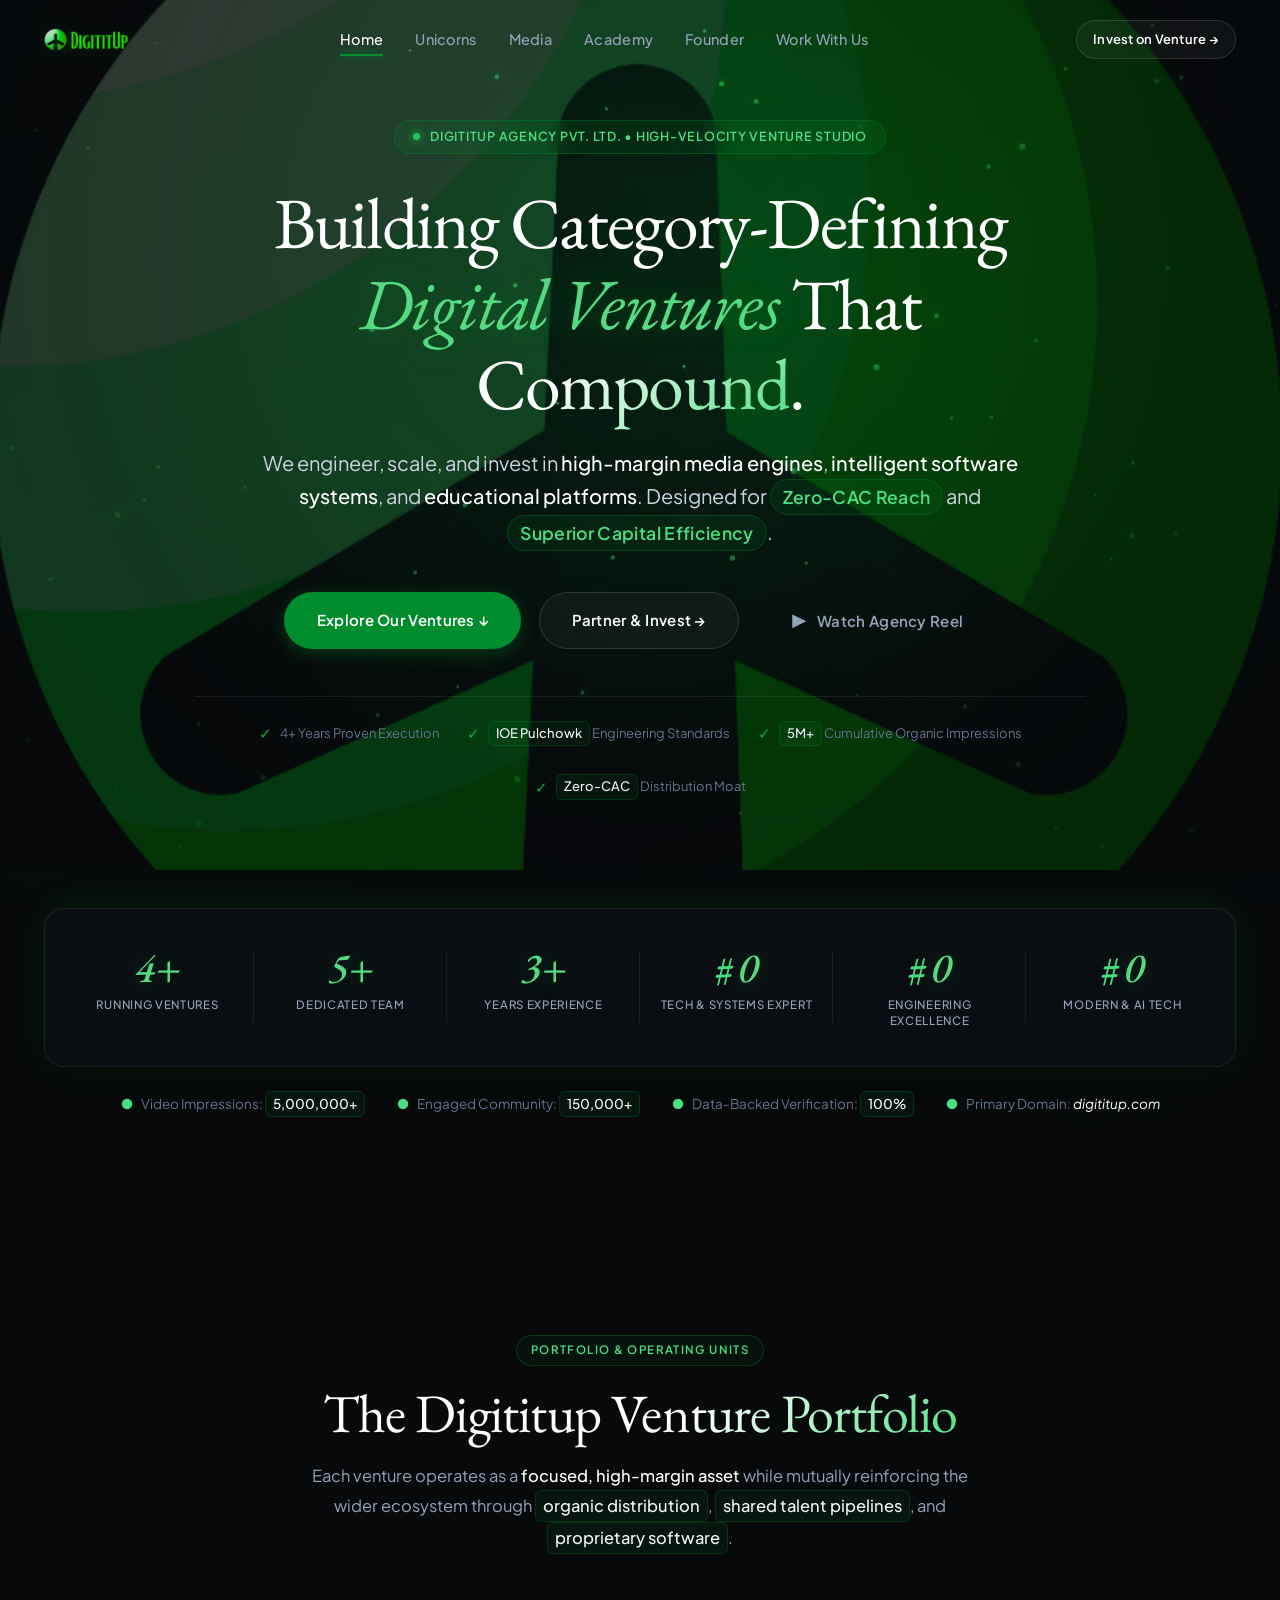
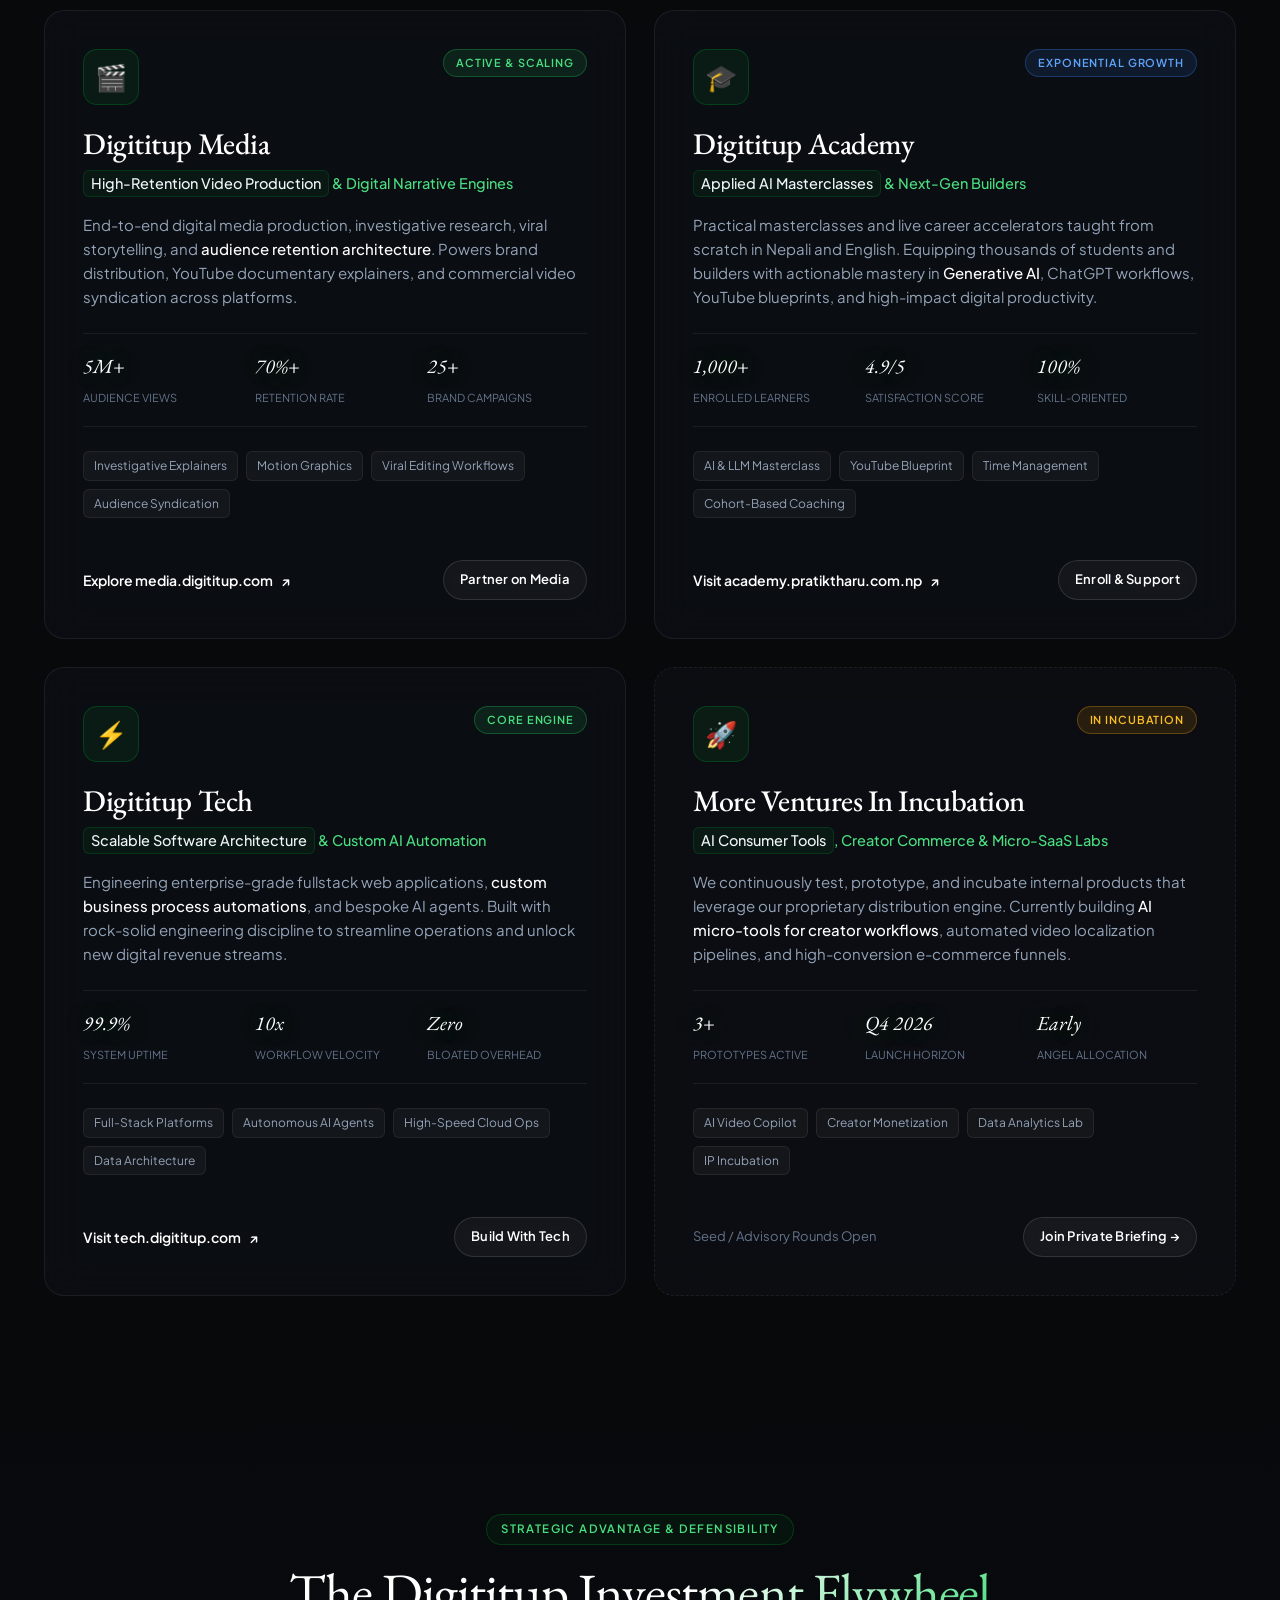
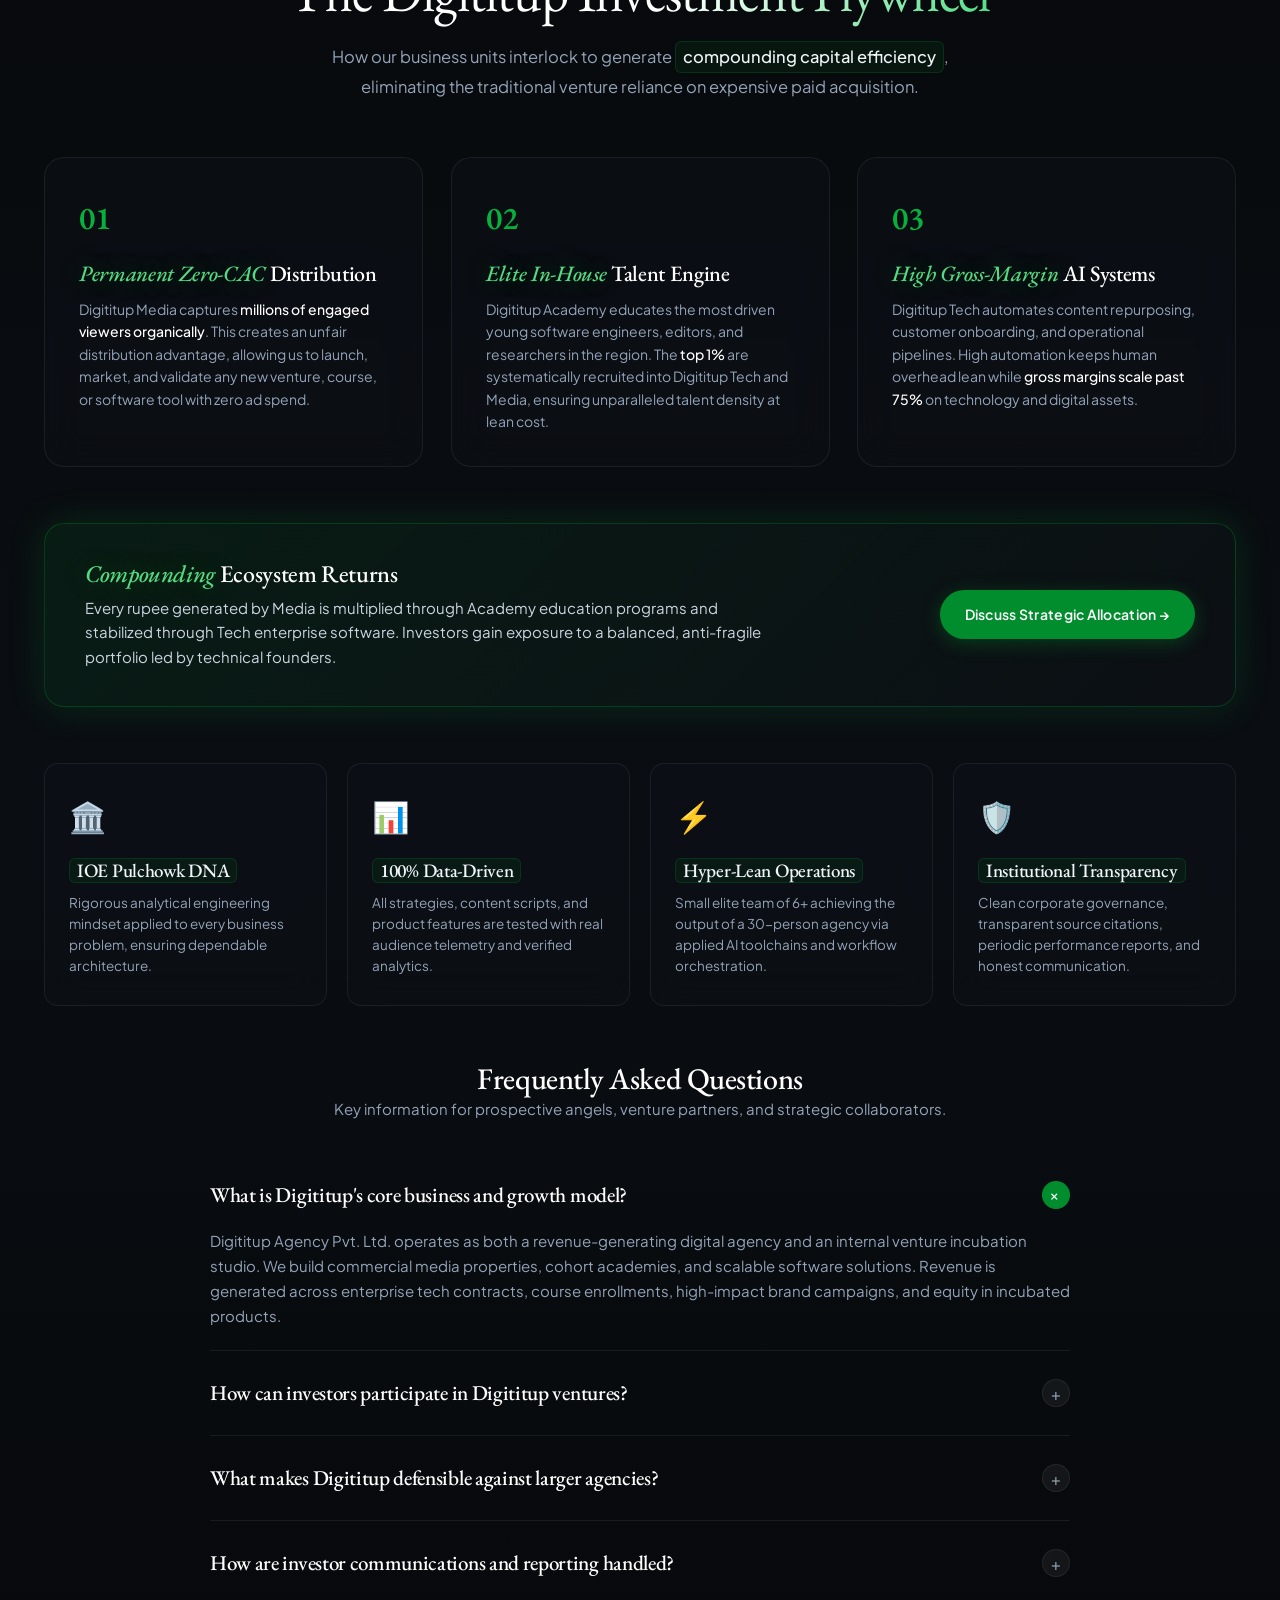
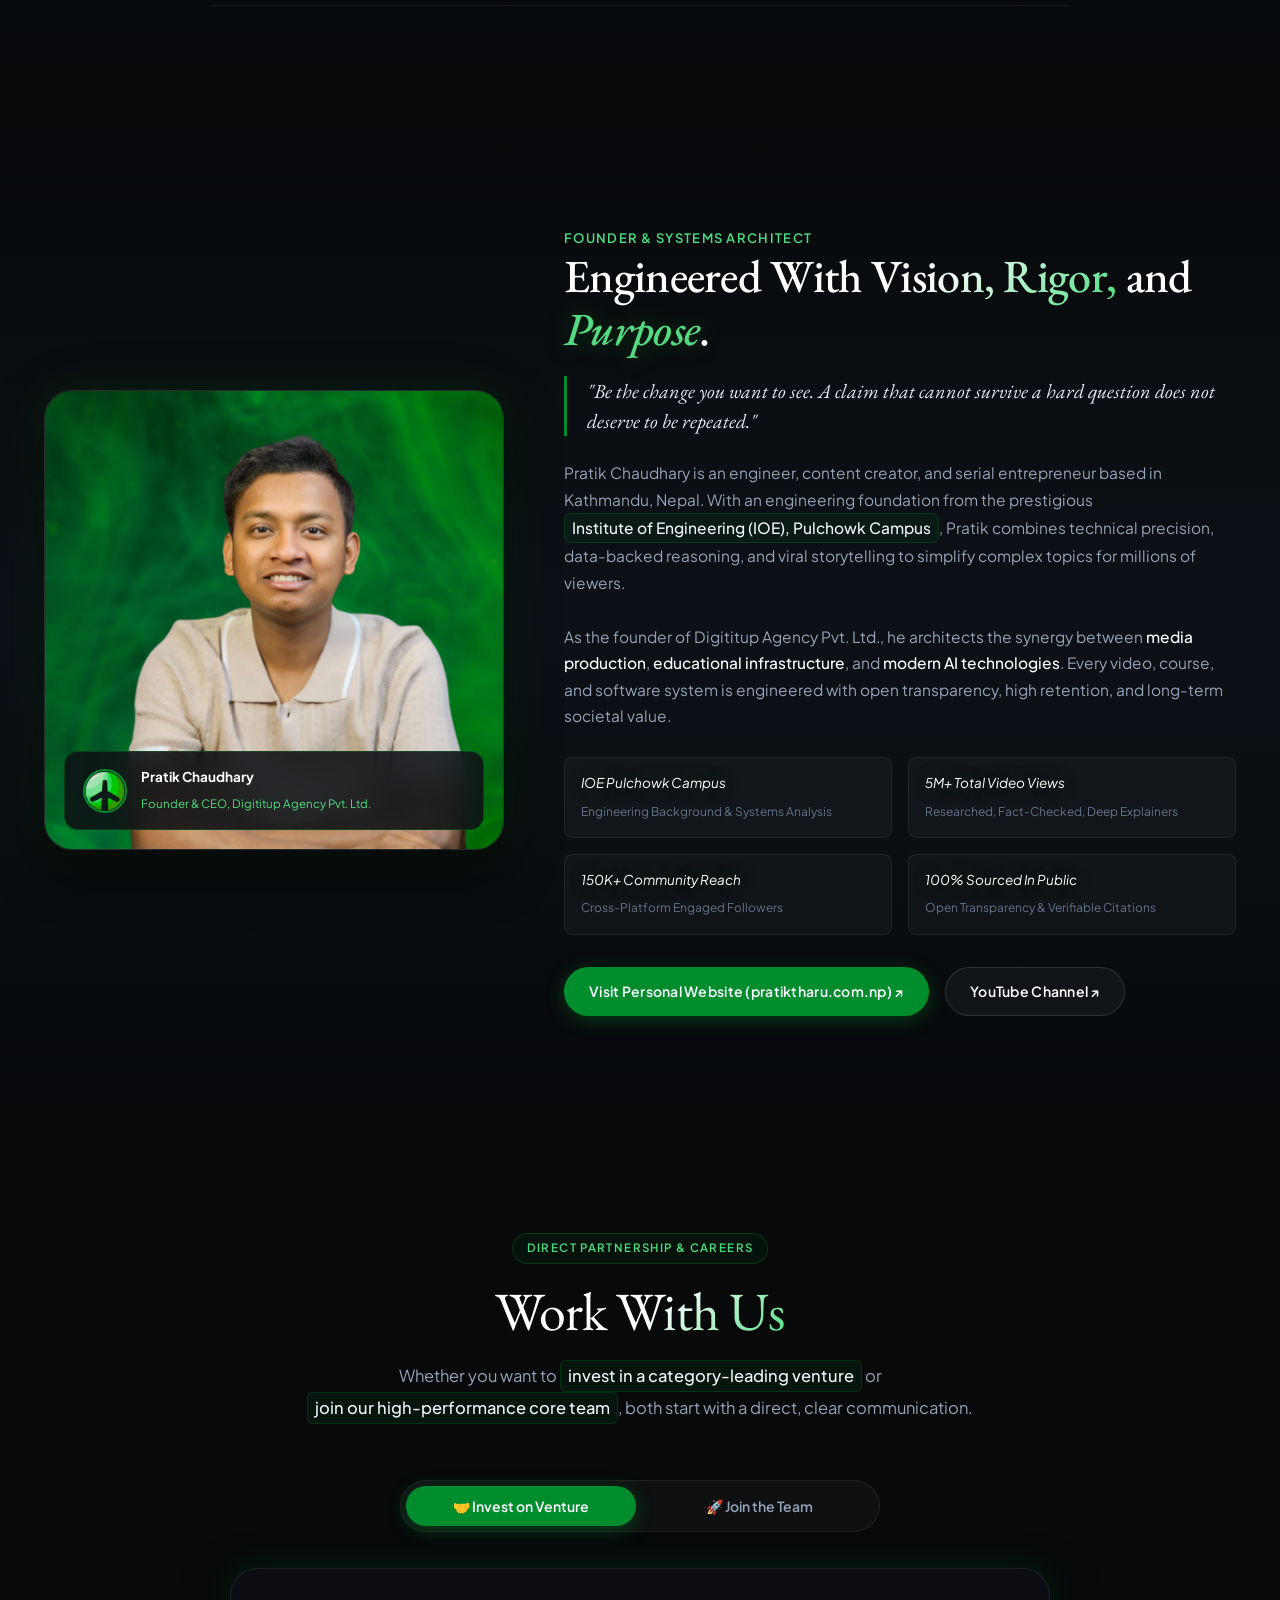
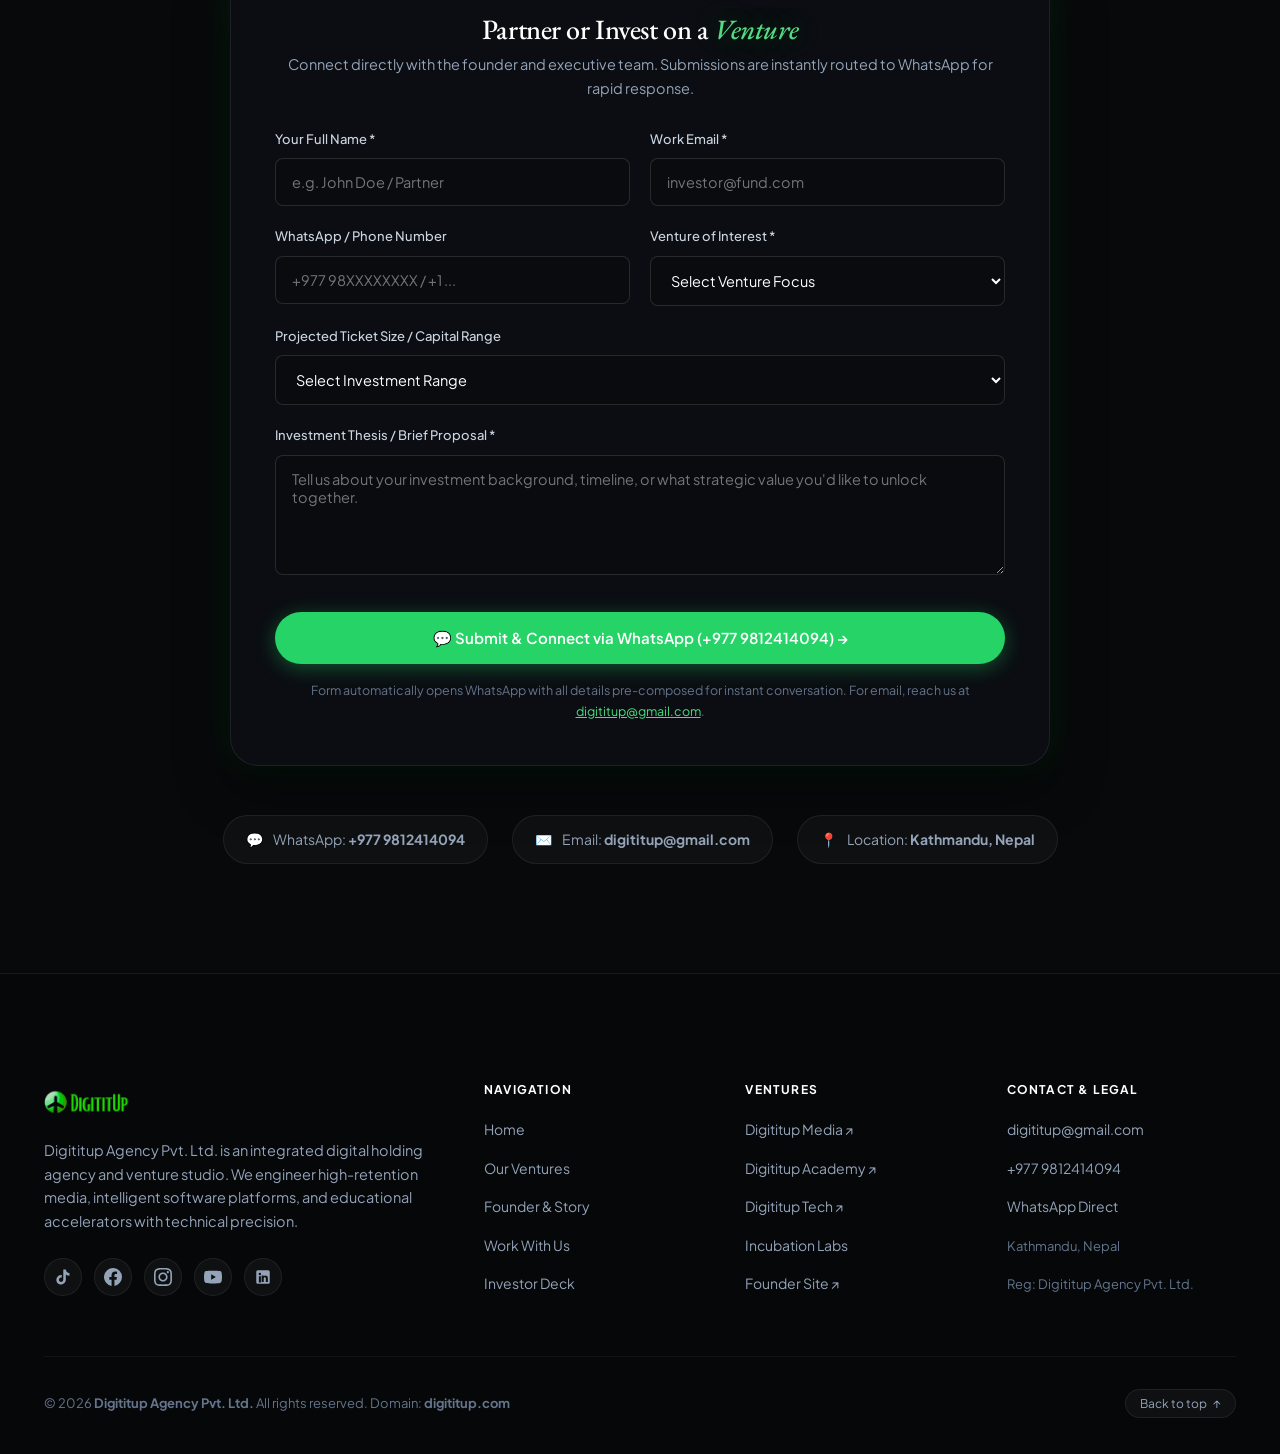
==== index.html @ c841c8bf "first commit" ====
<!DOCTYPE html>
<html lang="en">
<head>
  <meta charset="UTF-8">
  <meta name="viewport" content="width=device-width, initial-scale=1.0">
  <title>Digititup Agency Pvt. Ltd. — Modern Digital Ventures & Incubation Studio</title>
  <meta name="description" content="Digititup Agency Pvt. Ltd. is a premier venture builder and digital ecosystem. Engineering category-defining platforms in Media, Technology, and Education.">
  <meta name="keywords" content="Digititup, Digititup Agency, Pratik Chaudhary, Media Production, Digititup Tech, Digititup Academy, Tech Ventures, AI Studio, Nepal Tech">
  
  <!-- Canonical and Social Meta -->
  <link rel="canonical" href="https://digititup.com/">
  <meta property="og:type" content="website">
  <meta property="og:site_name" content="Digititup Agency Pvt. Ltd.">
  <meta property="og:title" content="Digititup Agency Pvt. Ltd. — Modern Digital Ventures & Incubation Studio">
  <meta property="og:description" content="Building and scaling high-velocity digital ventures across Media, Technology, and Education. Powered by engineering rigor and compounding distribution.">
  <meta property="og:url" content="https://digititup.com/">
  <meta property="og:image" content="assets/img/logo.png">
  
  <!-- Favicon & Touch Icon -->
  <link rel="icon" type="image/png" sizes="32x32" href="assets/img/favicon.png">
  <link rel="apple-touch-icon" href="assets/img/icon.png">
  <meta name="theme-color" content="#07090b">

  <!-- Google Fonts: EB Garamond (Apple Garamond web alternative) & Plus Jakarta Sans -->
  <link rel="preconnect" href="https://fonts.googleapis.com">
  <link rel="preconnect" href="https://fonts.gstatic.com" crossorigin>
  <link href="https://fonts.googleapis.com/css2?family=EB+Garamond:ital,wght@0,400..800;1,400..800&family=Plus+Jakarta+Sans:wght@300;400;500;600;700;800&display=swap" rel="stylesheet">

  <!-- Project Stylesheet -->
  <link rel="stylesheet" href="assets/css/style.css">

  <!-- Schema.org Organization Structured Data -->
  <script type="application/ld+json">
  {
    "@context": "https://schema.org",
    "@type": "Organization",
    "name": "Digititup Agency Pvt. Ltd.",
    "url": "https://digititup.com",
    "logo": "https://digititup.com/assets/img/logo.png",
    "email": "digititup@gmail.com",
    "telephone": "+9779812414094",
    "founder": {
      "@type": "Person",
      "name": "Pratik Chaudhary",
      "url": "https://pratiktharu.com.np",
      "alumniOf": "Institute of Engineering (IOE), Pulchowk Campus"
    },
    "sameAs": [
      "https://www.tiktok.com/@digititup",
      "https://www.facebook.com/digititupagency",
      "https://www.instagram.com/digititup/",
      "https://www.youtube.com/@DigititUp",
      "http://linkedin.com/company/digititup/?viewAsMember=true"
    ]
  }
  </script>
</head>
<body>

  <!-- Ambient Glow Elements -->
  <div class="ambient-glow" aria-hidden="true">
    <div class="glow-orb glow-1"></div>
    <div class="glow-orb glow-2"></div>
    <div class="glow-orb glow-3"></div>
  </div>

  <!-- ================= HEADER ================= -->
  <header class="site-header">
    <div class="container header-inner">
      <a href="#home" class="brand-logo" aria-label="Digititup Agency Home">
        <img src="assets/img/logo.png" alt="Digititup Agency Logo" class="logo-full" width="210" height="42">
        <img src="assets/img/icon.png" alt="Digititup Logo Icon" class="logo-icon" width="38" height="38">
      </a>

      <nav class="nav-container" aria-label="Primary Navigation">
        <ul class="nav-menu">
          <li><a href="#home" class="nav-link active">Home</a></li>
          <li><a href="unicorns.html" class="nav-link">Unicorns</a></li>
          <li><a href="#ventures" class="nav-link">Media</a></li>
          <li><a href="#academy" class="nav-link">Academy</a></li>
          <li><a href="#founder" class="nav-link">Founder</a></li>
          <li><a href="#work-with-us" class="nav-link">Work With Us</a></li>
        </ul>
      </nav>

      <div class="header-actions">
        <a href="#work-with-us" class="btn btn-outline btn-sm header-cta">Invest on Venture →</a>
        <button class="menu-toggle" aria-label="Toggle navigation drawer" aria-expanded="false">
          <span></span>
          <span></span>
          <span></span>
        </button>
      </div>
    </div>
  </header>

  <!-- Mobile Drawer -->
  <aside class="mobile-drawer" aria-label="Mobile Navigation Menu">
    <div class="drawer-header">
      <img src="assets/img/logo.png" alt="Digititup Agency Logo" style="height:32px; width:auto;">
    </div>
    <ul class="drawer-links">
      <li><a href="#home" class="drawer-link">Home</a></li>
      <li><a href="unicorns.html" class="drawer-link">Unicorns</a></li>
      <li><a href="#ventures" class="drawer-link">Our Ventures</a></li>
      <li><a href="#media" class="drawer-link">Digititup Media</a></li>
      <li><a href="#academy" class="drawer-link">Digititup Academy</a></li>
      <li><a href="#tech" class="drawer-link">Digititup Tech</a></li>
      <li><a href="#founder" class="drawer-link">Founder & Leadership</a></li>
      <li><a href="#work-with-us" class="drawer-link">Work With Us</a></li>
    </ul>
    <div class="drawer-footer">
      <a href="#work-with-us" class="btn btn-primary" style="width:100%">Partner / Invest Now →</a>
      <p style="font-size:12px; color:var(--text-muted); text-align:center;">digititup@gmail.com • +977 9812414094</p>
    </div>
  </aside>

  <!-- ================= HERO SECTION (#home) ================= -->
  <section class="hero-section" id="home">
    <div class="hero-bg-wrapper">
      <video class="hero-video" autoplay muted loop playsinline poster="assets/img/icon.png">
        <source src="assets/video/hero.mp4" type="video/mp4">
      </video>
      <canvas id="heroCanvas" class="hero-canvas"></canvas>
      <div class="hero-overlay"></div>
    </div>

    <div class="container hero-content">
      <div class="hero-badge reveal">
        <span class="badge-dot"></span>
        <span>Digititup Agency Pvt. Ltd. • High-Velocity Venture Studio</span>
      </div>

      <h1 class="hero-title reveal reveal-delay-1">
        Building Category-Defining <span class="highlight-word">Digital Ventures</span> That <span class="text-gradient">Compound</span>.
      </h1>

      <p class="hero-subtitle reveal reveal-delay-2">
        We engineer, scale, and invest in <span class="text-white-em">high-margin media engines</span>, <span class="text-white-em">intelligent software systems</span>, and <span class="text-white-em">educational platforms</span>. Designed for <span class="highlight-pill">Zero-CAC Reach</span> and <span class="highlight-pill">Superior Capital Efficiency</span>.
      </p>

      <div class="hero-actions reveal reveal-delay-3">
        <a href="#ventures" class="btn btn-primary btn-lg">Explore Our Ventures ↓</a>
        <a href="#work-with-us" class="btn btn-outline btn-lg">Partner &amp; Invest →</a>
        <button type="button" class="btn btn-ghost btn-lg open-video-modal" aria-label="Watch Digititup Agency Reel">
          <span style="font-size:18px;">▶</span> Watch Agency Reel
        </button>
      </div>

      <!-- Trust Ribbon Under Hero -->
      <div class="hero-trust reveal reveal-delay-4">
        <div class="trust-item">
          <span class="trust-icon">✓</span>
          <span>4+ Years Proven Execution</span>
        </div>
        <div class="trust-item">
          <span class="trust-icon">✓</span>
          <span><span class="highlight-mark">IOE Pulchowk</span> Engineering Standards</span>
        </div>
        <div class="trust-item">
          <span class="trust-icon">✓</span>
          <span><span class="highlight-mark">5M+</span> Cumulative Organic Impressions</span>
        </div>
        <div class="trust-item">
          <span class="trust-icon">✓</span>
          <span><span class="highlight-mark">Zero-CAC</span> Distribution Moat</span>
        </div>
      </div>
    </div>
  </section>

  <!-- ================= METRICS & TICKER STRIP ================= -->
  <section class="metrics-section">
    <div class="container">
      <div class="metrics-grid reveal">
        
        <div class="metric-card">
          <div class="metric-value">
            <span class="stat-counter highlight-word" data-target="5" data-suffix="+">5+</span>
          </div>
          <div class="metric-label">Running Ventures</div>
        </div>

        <div class="metric-card">
          <div class="metric-value">
            <span class="stat-counter highlight-word" data-target="6" data-suffix="+">6+</span>
          </div>
          <div class="metric-label">Dedicated Team</div>
        </div>

        <div class="metric-card">
          <div class="metric-value">
            <span class="stat-counter highlight-word" data-target="4" data-suffix="+">4+</span>
          </div>
          <div class="metric-label">Years Experience</div>
        </div>

        <div class="metric-card">
          <div class="metric-value">
            <span class="accent">#</span><span class="stat-counter highlight-word" data-target="1">1</span>
          </div>
          <div class="metric-label">Tech &amp; Systems Expert</div>
        </div>

        <div class="metric-card">
          <div class="metric-value">
            <span class="accent">#</span><span class="stat-counter highlight-word" data-target="1">1</span>
          </div>
          <div class="metric-label">Engineering Excellence</div>
        </div>

        <div class="metric-card">
          <div class="metric-value">
            <span class="accent">#</span><span class="stat-counter highlight-word" data-target="1">1</span>
          </div>
          <div class="metric-label">Modern &amp; AI Tech</div>
        </div>

      </div>

      <!-- Secondary Metrics Ticker -->
      <div class="metrics-ticker reveal reveal-delay-2">
        <div class="ticker-item">
          <span style="color:var(--text-highlight);">●</span>
          <span>Video Impressions: <strong class="highlight-mark">5,000,000+</strong></span>
        </div>
        <div class="ticker-item">
          <span style="color:var(--text-highlight);">●</span>
          <span>Engaged Community: <strong class="highlight-mark">150,000+</strong></span>
        </div>
        <div class="ticker-item">
          <span style="color:var(--text-highlight);">●</span>
          <span>Data-Backed Verification: <strong class="highlight-mark">100%</strong></span>
        </div>
        <div class="ticker-item">
          <span style="color:var(--text-highlight);">●</span>
          <span>Primary Domain: <strong class="highlight-word">digititup.com</strong></span>
        </div>
      </div>
    </div>
  </section>

  <!-- ================= OUR VENTURES SECTION (#ventures, #media, #academy, #tech) ================= -->
  <section class="section" id="ventures">
    <div class="container">
      <div class="center reveal">
        <span class="section-tag">Portfolio &amp; Operating Units</span>
        <h2 class="section-title">The Digititup <span class="text-gradient">Venture Portfolio</span></h2>
        <p class="section-desc">
          Each venture operates as a <span class="text-white-em">focused, high-margin asset</span> while mutually reinforcing the wider ecosystem through <span class="highlight-mark">organic distribution</span>, <span class="highlight-mark">shared talent pipelines</span>, and <span class="highlight-mark">proprietary software</span>.
        </p>
      </div>

      <div class="ventures-grid">
        
        <!-- 1. Digititup Media -->
        <article class="venture-card reveal" id="media">
          <div>
            <div class="venture-header">
              <div class="venture-icon-box">🎬</div>
              <span class="venture-status active">Active &amp; Scaling</span>
            </div>
            <h3 class="venture-title">Digititup Media</h3>
            <p class="venture-tagline"><span class="highlight-mark">High-Retention Video Production</span> &amp; Digital Narrative Engines</p>
            <p class="venture-desc">
              End-to-end digital media production, investigative research, viral storytelling, and <span class="text-white-em">audience retention architecture</span>. Powers brand distribution, YouTube documentary explainers, and commercial video syndication across platforms.
            </p>

            <div class="venture-metrics-row">
              <div class="vm-item">
                <strong class="highlight-word">5M+</strong>
                <span>Audience Views</span>
              </div>
              <div class="vm-item">
                <strong class="highlight-word">70%+</strong>
                <span>Retention Rate</span>
              </div>
              <div class="vm-item">
                <strong class="highlight-word">25+</strong>
                <span>Brand Campaigns</span>
              </div>
            </div>

            <div class="venture-tags">
              <span class="venture-tag">Investigative Explainers</span>
              <span class="venture-tag">Motion Graphics</span>
              <span class="venture-tag">Viral Editing Workflows</span>
              <span class="venture-tag">Audience Syndication</span>
            </div>
          </div>

          <div class="venture-footer">
            <a href="https://media.digititup.com" target="_blank" rel="noopener" class="venture-link-btn">
              Explore media.digititup.com <span>↗</span>
            </a>
            <a href="#work-with-us" class="btn btn-outline btn-sm">Partner on Media</a>
          </div>
        </article>

        <!-- 2. Digititup Academy -->
        <article class="venture-card reveal reveal-delay-1" id="academy">
          <div>
            <div class="venture-header">
              <div class="venture-icon-box">🎓</div>
              <span class="venture-status scaling">Exponential Growth</span>
            </div>
            <h3 class="venture-title">Digititup Academy</h3>
            <p class="venture-tagline"><span class="highlight-mark">Applied AI Masterclasses</span> &amp; Next-Gen Builders</p>
            <p class="venture-desc">
              Practical masterclasses and live career accelerators taught from scratch in Nepali and English. Equipping thousands of students and builders with actionable mastery in <span class="text-white-em">Generative AI</span>, ChatGPT workflows, YouTube blueprints, and high-impact digital productivity.
            </p>

            <div class="venture-metrics-row">
              <div class="vm-item">
                <strong class="highlight-word">1,000+</strong>
                <span>Enrolled Learners</span>
              </div>
              <div class="vm-item">
                <strong class="highlight-word">4.9/5</strong>
                <span>Satisfaction Score</span>
              </div>
              <div class="vm-item">
                <strong class="highlight-word">100%</strong>
                <span>Skill-Oriented</span>
              </div>
            </div>

            <div class="venture-tags">
              <span class="venture-tag">AI &amp; LLM Masterclass</span>
              <span class="venture-tag">YouTube Blueprint</span>
              <span class="venture-tag">Time Management</span>
              <span class="venture-tag">Cohort-Based Coaching</span>
            </div>
          </div>

          <div class="venture-footer">
            <a href="https://academy.pratiktharu.com.np" target="_blank" rel="noopener" class="venture-link-btn">
              Visit academy.pratiktharu.com.np <span>↗</span>
            </a>
            <a href="#work-with-us" class="btn btn-outline btn-sm">Enroll &amp; Support</a>
          </div>
        </article>

        <!-- 3. Digititup Tech -->
        <article class="venture-card reveal reveal-delay-2" id="tech">
          <div>
            <div class="venture-header">
              <div class="venture-icon-box">⚡</div>
              <span class="venture-status active">Core Engine</span>
            </div>
            <h3 class="venture-title">Digititup Tech</h3>
            <p class="venture-tagline"><span class="highlight-mark">Scalable Software Architecture</span> &amp; Custom AI Automation</p>
            <p class="venture-desc">
              Engineering enterprise-grade fullstack web applications, <span class="text-white-em">custom business process automations</span>, and bespoke AI agents. Built with rock-solid engineering discipline to streamline operations and unlock new digital revenue streams.
            </p>

            <div class="venture-metrics-row">
              <div class="vm-item">
                <strong class="highlight-word">99.9%</strong>
                <span>System Uptime</span>
              </div>
              <div class="vm-item">
                <strong class="highlight-word">10x</strong>
                <span>Workflow Velocity</span>
              </div>
              <div class="vm-item">
                <strong class="highlight-word">Zero</strong>
                <span>Bloated Overhead</span>
              </div>
            </div>

            <div class="venture-tags">
              <span class="venture-tag">Full-Stack Platforms</span>
              <span class="venture-tag">Autonomous AI Agents</span>
              <span class="venture-tag">High-Speed Cloud Ops</span>
              <span class="venture-tag">Data Architecture</span>
            </div>
          </div>

          <div class="venture-footer">
            <a href="https://tech.digititup.com" target="_blank" rel="noopener" class="venture-link-btn">
              Visit tech.digititup.com <span>↗</span>
            </a>
            <a href="#work-with-us" class="btn btn-outline btn-sm">Build With Tech</a>
          </div>
        </article>

        <!-- 4. More Ventures Coming Soon -->
        <article class="venture-card coming-soon reveal reveal-delay-3">
          <div>
            <div class="venture-header">
              <div class="venture-icon-box">🚀</div>
              <span class="venture-status incubating">In Incubation</span>
            </div>
            <h3 class="venture-title">More Ventures In Incubation</h3>
            <p class="venture-tagline"><span class="highlight-mark">AI Consumer Tools</span>, Creator Commerce &amp; Micro-SaaS Labs</p>
            <p class="venture-desc">
              We continuously test, prototype, and incubate internal products that leverage our proprietary distribution engine. Currently building <span class="text-white-em">AI micro-tools for creator workflows</span>, automated video localization pipelines, and high-conversion e-commerce funnels.
            </p>

            <div class="venture-metrics-row">
              <div class="vm-item">
                <strong class="highlight-word">3+</strong>
                <span>Prototypes Active</span>
              </div>
              <div class="vm-item">
                <strong class="highlight-word">Q4 2026</strong>
                <span>Launch Horizon</span>
              </div>
              <div class="vm-item">
                <strong class="highlight-word">Early</strong>
                <span>Angel Allocation</span>
              </div>
            </div>

            <div class="venture-tags">
              <span class="venture-tag">AI Video Copilot</span>
              <span class="venture-tag">Creator Monetization</span>
              <span class="venture-tag">Data Analytics Lab</span>
              <span class="venture-tag">IP Incubation</span>
            </div>
          </div>

          <div class="venture-footer">
            <span style="font-size:13px; color:var(--text-muted);">Seed / Advisory Rounds Open</span>
            <a href="#work-with-us" class="btn btn-outline btn-sm">Join Private Briefing →</a>
          </div>
        </article>

      </div>
    </div>
  </section>

  <!-- ================= THE FLYWHEEL & INVESTOR TRUST ENGINE ================= -->
  <section class="section flywheel-section">
    <div class="container">
      <div class="center reveal">
        <span class="section-tag">Strategic Advantage &amp; Defensibility</span>
        <h2 class="section-title">The Digititup <span class="text-gradient">Investment Flywheel</span></h2>
        <p class="section-desc">
          How our business units interlock to generate <span class="highlight-mark">compounding capital efficiency</span>, eliminating the traditional venture reliance on expensive paid acquisition.
        </p>
      </div>

      <div class="flywheel-grid">
        
        <div class="flywheel-card reveal">
          <span class="flywheel-number">01</span>
          <h3><span class="highlight-word">Permanent Zero-CAC</span> Distribution</h3>
          <p>
            Digititup Media captures <span class="text-white-em">millions of engaged viewers organically</span>. This creates an unfair distribution advantage, allowing us to launch, market, and validate any new venture, course, or software tool with zero ad spend.
          </p>
        </div>

        <div class="flywheel-card reveal reveal-delay-1">
          <span class="flywheel-number">02</span>
          <h3><span class="highlight-word">Elite In-House</span> Talent Engine</h3>
          <p>
            Digititup Academy educates the most driven young software engineers, editors, and researchers in the region. The <span class="text-white-em">top 1%</span> are systematically recruited into Digititup Tech and Media, ensuring unparalleled talent density at lean cost.
          </p>
        </div>

        <div class="flywheel-card reveal reveal-delay-2">
          <span class="flywheel-number">03</span>
          <h3><span class="highlight-word">High Gross-Margin</span> AI Systems</h3>
          <p>
            Digititup Tech automates content repurposing, customer onboarding, and operational pipelines. High automation keeps human overhead lean while <span class="text-white-em">gross margins scale past 75%</span> on technology and digital assets.
          </p>
        </div>

      </div>

      <!-- Compounding Banner -->
      <div class="synergy-banner reveal">
        <div class="synergy-text">
          <h4><span class="highlight-word">Compounding</span> Ecosystem Returns</h4>
          <p>
            Every rupee generated by Media is multiplied through Academy education programs and stabilized through Tech enterprise software. Investors gain exposure to a balanced, anti-fragile portfolio led by technical founders.
          </p>
        </div>
        <a href="#work-with-us" class="btn btn-primary" style="white-space:nowrap;">Discuss Strategic Allocation →</a>
      </div>

      <!-- Core Pillars Grid -->
      <div class="pillars-grid">
        
        <div class="pillar-card reveal">
          <div class="pillar-icon">🏛️</div>
          <h4><span class="highlight-mark">IOE Pulchowk DNA</span></h4>
          <p>Rigorous analytical engineering mindset applied to every business problem, ensuring dependable architecture.</p>
        </div>

        <div class="pillar-card reveal reveal-delay-1">
          <div class="pillar-icon">📊</div>
          <h4><span class="highlight-mark">100% Data-Driven</span></h4>
          <p>All strategies, content scripts, and product features are tested with real audience telemetry and verified analytics.</p>
        </div>

        <div class="pillar-card reveal reveal-delay-2">
          <div class="pillar-icon">⚡</div>
          <h4><span class="highlight-mark">Hyper-Lean Operations</span></h4>
          <p>Small elite team of 6+ achieving the output of a 30-person agency via applied AI toolchains and workflow orchestration.</p>
        </div>

        <div class="pillar-card reveal reveal-delay-3">
          <div class="pillar-icon">🛡️</div>
          <h4><span class="highlight-mark">Institutional Transparency</span></h4>
          <p>Clean corporate governance, transparent source citations, periodic performance reports, and honest communication.</p>
        </div>

      </div>

      <!-- FAQ Accordion For Potential Investors & Partners -->
      <div class="faq-wrap reveal">
        <div class="center" style="margin-bottom:32px;">
          <h3 style="font-size:30px;">Frequently Asked Questions</h3>
          <p style="font-size:15px; color:var(--text-secondary);">Key information for prospective angels, venture partners, and strategic collaborators.</p>
        </div>

        <div class="faq-item active">
          <button class="faq-trigger" type="button">
            <h4>What is Digititup's core business and growth model?</h4>
            <span class="faq-icon">+</span>
          </button>
          <div class="faq-content">
            Digititup Agency Pvt. Ltd. operates as both a revenue-generating digital agency and an internal venture incubation studio. We build commercial media properties, cohort academies, and scalable software solutions. Revenue is generated across enterprise tech contracts, course enrollments, high-impact brand campaigns, and equity in incubated products.
          </div>
        </div>

        <div class="faq-item">
          <button class="faq-trigger" type="button">
            <h4>How can investors participate in Digititup ventures?</h4>
            <span class="faq-icon">+</span>
          </button>
          <div class="faq-content">
            We offer participation either at the holding agency level (Digititup Agency Pvt. Ltd.) or as targeted project financing / venture syndication for specific initiatives (such as expanding Digititup Tech's SaaS products or scaling Academy regional cohorts). We prioritize value-add investors who bring strategic network access, domain expertise, and international scaling channels.
          </div>
        </div>

        <div class="faq-item">
          <button class="faq-trigger" type="button">
            <h4>What makes Digititup defensible against larger agencies?</h4>
            <span class="faq-icon">+</span>
          </button>
          <div class="faq-content">
            Traditional agencies rely on heavy headcount and burning money on Google/Meta ads to buy attention. We have established organic audience trust with over 5 Million video views and a built-in academy to supply top talent. Combined with our deep AI automation, our operational cost basis is a fraction of traditional competitors.
          </div>
        </div>

        <div class="faq-item">
          <button class="faq-trigger" type="button">
            <h4>How are investor communications and reporting handled?</h4>
            <span class="faq-icon">+</span>
          </button>
          <div class="faq-content">
            Partners receive structured monthly executive summaries, quarterly financial performance reviews, and direct WhatsApp / video briefings with the founder. Transparency is our foundational value.
          </div>
        </div>

      </div>
    </div>
  </section>

  <!-- ================= FOUNDER SECTION (#founder) ================= -->
  <section class="section founder-section" id="founder">
    <div class="container">
      <div class="founder-grid">
        
        <div class="founder-media reveal">
          <div class="founder-photo-frame">
            <img src="assets/img/pratik-hero.png" alt="Pratik Chaudhary - Founder of Digititup Agency" loading="lazy">
          </div>
          <div class="founder-floating-badge">
            <div class="founder-avatar-mini">
              <img src="assets/img/icon.png" alt="Digititup Icon">
            </div>
            <div class="founder-badge-text">
              <b>Pratik Chaudhary</b>
              <span>Founder &amp; CEO, Digititup Agency Pvt. Ltd.</span>
            </div>
          </div>
        </div>

        <div class="founder-info reveal reveal-delay-1">
          <span class="founder-role">Founder &amp; Systems Architect</span>
          <h3>Engineered With <span class="text-gradient">Vision, Rigor,</span> and <span class="highlight-word">Purpose</span>.</h3>
          
          <blockquote class="founder-quote">
            "Be the change you want to see. A claim that cannot survive a hard question does not deserve to be repeated."
          </blockquote>

          <p class="founder-bio">
            Pratik Chaudhary is an engineer, content creator, and serial entrepreneur based in Kathmandu, Nepal. With an engineering foundation from the prestigious <strong><span class="highlight-mark">Institute of Engineering (IOE), Pulchowk Campus</span></strong>, Pratik combines technical precision, data-backed reasoning, and viral storytelling to simplify complex topics for millions of viewers.
          </p>

          <p class="founder-bio">
            As the founder of Digititup Agency Pvt. Ltd., he architects the synergy between <span class="text-white-em">media production</span>, <span class="text-white-em">educational infrastructure</span>, and <span class="text-white-em">modern AI technologies</span>. Every video, course, and software system is engineered with open transparency, high retention, and long-term societal value.
          </p>

          <div class="founder-credentials">
            <div class="cred-card">
              <strong class="highlight-word">IOE Pulchowk Campus</strong>
              <span>Engineering Background &amp; Systems Analysis</span>
            </div>
            <div class="cred-card">
              <strong class="highlight-word">5M+ Total Video Views</strong>
              <span>Researched, Fact-Checked, Deep Explainers</span>
            </div>
            <div class="cred-card">
              <strong class="highlight-word">150K+ Community Reach</strong>
              <span>Cross-Platform Engaged Followers</span>
            </div>
            <div class="cred-card">
              <strong class="highlight-word">100% Sourced In Public</strong>
              <span>Open Transparency &amp; Verifiable Citations</span>
            </div>
          </div>

          <div class="founder-actions">
            <a href="https://pratiktharu.com.np" target="_blank" rel="noopener" class="btn btn-primary">
              Visit Personal Website (pratiktharu.com.np) ↗
            </a>
            <a href="https://www.youtube.com/@PratikkChaudhary" target="_blank" rel="noopener" class="btn btn-outline">
              YouTube Channel ↗
            </a>
          </div>
        </div>

      </div>
    </div>
  </section>

  <!-- ================= WORK WITH US SECTION (#work-with-us) ================= -->
  <section class="section work-section" id="work-with-us">
    <div class="container">
      <div class="center reveal">
        <span class="section-tag">Direct Partnership &amp; Careers</span>
        <h2 class="section-title">Work <span class="text-gradient">With Us</span></h2>
        <p class="section-desc">
          Whether you want to <span class="highlight-mark">invest in a category-leading venture</span> or <span class="highlight-mark">join our high-performance core team</span>, both start with a direct, clear communication.
        </p>
      </div>

      <!-- Tab Switcher -->
      <div class="form-tabs reveal reveal-delay-1">
        <button type="button" class="form-tab-btn active" data-target="box-invest">
          🤝 Invest on Venture
        </button>
        <button type="button" class="form-tab-btn" data-target="box-team">
          🚀 Join the Team
        </button>
      </div>

      <div class="forms-container reveal reveal-delay-2">
        
        <!-- FORM 1: INVEST ON VENTURE -->
        <div class="form-box active" id="box-invest">
          <div class="form-header">
            <h3>Partner or Invest on a <span class="highlight-word">Venture</span></h3>
            <p>Connect directly with the founder and executive team. Submissions are instantly routed to WhatsApp for rapid response.</p>
          </div>

          <form id="investForm">
            <div class="form-grid">
              <div class="form-group">
                <label class="form-label" for="inv-name">Your Full Name *</label>
                <input class="form-control" id="inv-name" type="text" placeholder="e.g. John Doe / Partner" required>
              </div>

              <div class="form-group">
                <label class="form-label" for="inv-email">Work Email *</label>
                <input class="form-control" id="inv-email" type="email" placeholder="investor@fund.com" required>
              </div>

              <div class="form-group">
                <label class="form-label" for="inv-phone">WhatsApp / Phone Number</label>
                <input class="form-control" id="inv-phone" type="tel" placeholder="+977 98XXXXXXXX / +1 ...">
              </div>

              <div class="form-group">
                <label class="form-label" for="inv-venture">Venture of Interest *</label>
                <select class="form-control" id="inv-venture" required>
                  <option value="" disabled selected>Select Venture Focus</option>
                  <option value="Digititup Holding Agency (Multi-Venture)">Digititup Holding Agency (Multi-Venture)</option>
                  <option value="Digititup Media (media.digititup.com)">Digititup Media (Production & Syndication)</option>
                  <option value="Digititup Academy (academy.pratiktharu.com.np)">Digititup Academy (Education Scaleup)</option>
                  <option value="Digititup Tech (tech.digititup.com)">Digititup Tech (Enterprise Software & AI)</option>
                  <option value="Upcoming AI Incubation Lab">Upcoming AI Incubation Lab</option>
                  <option value="Strategic Commercial Sponsorship">Strategic Commercial Sponsorship</option>
                </select>
              </div>

              <div class="form-group full">
                <label class="form-label" for="inv-ticket">Projected Ticket Size / Capital Range</label>
                <select class="form-control" id="inv-ticket">
                  <option value="" disabled selected>Select Investment Range</option>
                  <option value="NPR 5,00,000 to NPR 25,00,000 (~$3.7K - $18K)">NPR 5,00,000 to NPR 25,00,000 (~$3.7K - $18K)</option>
                  <option value="NPR 25,00,000 to NPR 1,00,00,000 (~$18K - $75K)">NPR 25,00,000 to NPR 1,00,00,000 (~$18K - $75K)</option>
                  <option value="Above NPR 1,00,00,000 (~$75K - $250K+)">Above NPR 1,00,00,000 (~$75K - $250K+)</option>
                  <option value="Strategic Advisory / Non-Capital Partnership">Strategic Advisory / Non-Capital Partnership</option>
                </select>
              </div>

              <div class="form-group full">
                <label class="form-label" for="inv-message">Investment Thesis / Brief Proposal *</label>
                <textarea class="form-control" id="inv-message" placeholder="Tell us about your investment background, timeline, or what strategic value you'd like to unlock together." required></textarea>
              </div>

              <div class="form-group full">
                <button type="submit" class="form-submit-btn">
                  <span>💬 Submit &amp; Connect via WhatsApp (+977 9812414094) →</span>
                </button>
                <p class="form-disclaimer">
                  Form automatically opens WhatsApp with all details pre-composed for instant conversation. For email, reach us at <a href="mailto:digititup@gmail.com" style="color:var(--text-highlight); text-decoration:underline;">digititup@gmail.com</a>.
                </p>
              </div>
            </div>
          </form>
        </div>

        <!-- FORM 2: JOIN THE TEAM -->
        <div class="form-box" id="box-team">
          <div class="form-header">
            <h3>Join the Digititup <span class="highlight-word">Core Team</span></h3>
            <p>We are searching for world-class video editors, motion animators, AI software engineers, and researchers.</p>
          </div>

          <form id="teamForm">
            <div class="form-grid">
              <div class="form-group">
                <label class="form-label" for="team-name">Full Name *</label>
                <input class="form-control" id="team-name" type="text" placeholder="Your name" required>
              </div>

              <div class="form-group">
                <label class="form-label" for="team-email">Email Address *</label>
                <input class="form-control" id="team-email" type="email" placeholder="you@gmail.com" required>
              </div>

              <div class="form-group">
                <label class="form-label" for="team-phone">WhatsApp / Phone Number</label>
                <input class="form-control" id="team-phone" type="tel" placeholder="+977 98XXXXXXXX">
              </div>

              <div class="form-group">
                <label class="form-label" for="team-role">Role You Are Applying For *</label>
                <select class="form-control" id="team-role" required>
                  <option value="" disabled selected>Select Your Role</option>
                  <option value="Senior Video Editor / Storyteller">Senior Video Editor / Storyteller</option>
                  <option value="Motion Graphics Designer & Animator">Motion Graphics Designer & Animator</option>
                  <option value="Full-Stack / AI Software Engineer">Full-Stack / AI Software Engineer</option>
                  <option value="Content Researcher & Scriptwriter">Content Researcher & Scriptwriter</option>
                  <option value="Growth Marketer & Social Lead">Growth Marketer & Social Lead</option>
                  <option value="Thumbnail & Brand Visual Artist">Thumbnail & Brand Visual Artist</option>
                  <option value="Other High-Impact Discipline">Other High-Impact Discipline</option>
                </select>
              </div>

              <div class="form-group full">
                <label class="form-label" for="team-portfolio">Portfolio / GitHub / Work Sample Link *</label>
                <input class="form-control" id="team-portfolio" type="url" placeholder="https://drive.google.com/... or https://github.com/..." required>
              </div>

              <div class="form-group full">
                <label class="form-label" for="team-message">Why You? (A few lines on your strongest work) *</label>
                <textarea class="form-control" id="team-message" placeholder="Keep it concise. Show us the single most impressive piece of work you have executed." required></textarea>
              </div>

              <div class="form-group full">
                <button type="submit" class="form-submit-btn">
                  <span>💬 Submit Application via WhatsApp (+977 9812414094) →</span>
                </button>
                <p class="form-disclaimer">
                  Instant submission directly to the recruitment team. Portfolio links are mandatory.
                </p>
              </div>
            </div>
          </form>
        </div>

      </div>

      <!-- Direct Contact Strip -->
      <div class="contact-direct-strip reveal reveal-delay-3">
        <a href="https://wa.me/9779812414094" target="_blank" rel="noopener" class="direct-chip">
          <span>💬</span>
          <span>WhatsApp: <strong>+977 9812414094</strong></span>
        </a>
        <a href="mailto:digititup@gmail.com" class="direct-chip">
          <span>✉️</span>
          <span>Email: <strong>digititup@gmail.com</strong></span>
        </a>
        <div class="direct-chip">
          <span>📍</span>
          <span>Location: <strong>Kathmandu, Nepal</strong></span>
        </div>
      </div>
    </div>
  </section>

  <!-- ================= VIDEO REEL MODAL ================= -->
  <div class="video-modal" id="videoModal" role="dialog" aria-modal="true" aria-label="Agency Reel Video Player">
    <div class="modal-inner">
      <button class="modal-close-btn" aria-label="Close video player">&times;</button>
      <div class="video-player-container">
        <video id="modalVideoPlayer" controls playsinline poster="assets/img/icon.png">
          <source src="assets/video/hero.mp4" type="video/mp4">
          Your browser does not support HTML5 video.
        </video>
      </div>
    </div>
  </div>

  <!-- ================= FOOTER ================= -->
  <footer class="site-footer">
    <div class="container">
      <div class="footer-top">
        
        <div class="footer-brand">
          <img src="assets/img/logo.png" alt="Digititup Agency Logo" style="height:38px; width:auto;">
          <p>
            Digititup Agency Pvt. Ltd. is an integrated digital holding agency and venture studio. We engineer high-retention media, intelligent software platforms, and educational accelerators with technical precision.
          </p>
          <div class="footer-socials">
            <a href="https://www.tiktok.com/@digititup" target="_blank" rel="noopener" class="social-link" aria-label="Digititup TikTok">
              <svg width="18" height="18" viewBox="0 0 24 24" fill="currentColor"><path d="M19.59 6.69a4.83 4.83 0 0 1-3.77-4.25V2h-3.45v13.67a2.89 2.89 0 0 1-5.2 1.74 2.89 2.89 0 0 1 2.31-4.64c.29 0 .58.04.85.12V9.4a6.33 6.33 0 0 0-.85-.06A6.34 6.34 0 0 0 3.1 15.68a6.34 6.34 0 0 0 10.82 4.48 6.27 6.27 0 0 0 1.87-4.49V8.69a8.18 8.18 0 0 0 4.8 1.56V6.8a4.85 4.85 0 0 1-1-.11z"/></svg>
            </a>
            <a href="https://www.facebook.com/digititupagency" target="_blank" rel="noopener" class="social-link" aria-label="Digititup Facebook">
              <svg width="18" height="18" viewBox="0 0 24 24" fill="currentColor"><path d="M24 12a12 12 0 1 0-13.9 11.9v-8.4h-3V12h3V9.4c0-3 1.8-4.7 4.6-4.7 1.3 0 2.7.2 2.7.2v3h-1.5c-1.5 0-2 .9-2 1.9V12h3.3l-.5 3.5h-2.8v8.4A12 12 0 0 0 24 12z"/></svg>
            </a>
            <a href="https://www.instagram.com/digititup/" target="_blank" rel="noopener" class="social-link" aria-label="Digititup Instagram">
              <svg width="18" height="18" viewBox="0 0 24 24" fill="currentColor"><path d="M12 2.163c3.204 0 3.584.012 4.85.07 3.252.148 4.771 1.691 4.919 4.919.058 1.265.069 1.645.069 4.849 0 3.205-.012 3.584-.069 4.849-.149 3.225-1.664 4.771-4.919 4.919-1.266.058-1.644.07-4.85.07-3.204 0-3.584-.012-4.849-.07-3.26-.149-4.771-1.699-4.919-4.92-.058-1.265-.07-1.644-.07-4.849 0-3.204.013-3.583.07-4.849.149-3.227 1.664-4.771 4.919-4.919 1.266-.057 1.645-.069 4.849-.069zm0-2.163c-3.259 0-3.667.014-4.947.072-4.358.2-6.78 2.618-6.98 6.98-.059 1.281-.073 1.689-.073 4.948 0 3.259.014 3.668.072 4.948.2 4.358 2.618 6.78 6.98 6.98 1.281.058 1.689.072 4.948.072 3.259 0 3.668-.014 4.948-.072 4.354-.2 6.782-2.618 6.979-6.98.059-1.28.073-1.689.073-4.948 0-3.259-.014-3.667-.072-4.947-.196-4.354-2.617-6.78-6.979-6.98-1.281-.059-1.69-.073-4.949-.073zm0 5.838c-3.403 0-6.162 2.759-6.162 6.162s2.759 6.163 6.162 6.163 6.162-2.759 6.162-6.163c0-3.403-2.759-6.162-6.162-6.162zm0 10.162c-2.209 0-4-1.79-4-4 0-2.209 1.791-4 4-4s4 1.791 4 4c0 2.21-1.791 4-4 4zm6.406-11.845c-.796 0-1.441.645-1.441 1.44s.645 1.44 1.441 1.44c.795 0 1.439-.645 1.439-1.44s-.644-1.44-1.439-1.44z"/></svg>
            </a>
            <a href="https://www.youtube.com/@DigititUp" target="_blank" rel="noopener" class="social-link" aria-label="Digititup YouTube Channel">
              <svg width="18" height="18" viewBox="0 0 24 24" fill="currentColor"><path d="M23.5 6.2a3 3 0 0 0-2.1-2.1C19.5 3.5 12 3.5 12 3.5s-7.5 0-9.4.6A3 3 0 0 0 .5 6.2 31.3 31.3 0 0 0 0 12a31.3 31.3 0 0 0 .5 5.8 3 3 0 0 0 2.1 2.1c1.9.6 9.4.6 9.4.6s7.5 0 9.4-.6a3 3 0 0 0 2.1-2.1A31.3 31.3 0 0 0 24 12a31.3 31.3 0 0 0-.5-5.8zM9.6 15.6V8.4L15.8 12l-6.2 3.6z"/></svg>
            </a>
            <a href="http://linkedin.com/company/digititup/?viewAsMember=true" target="_blank" rel="noopener" class="social-link" aria-label="Digititup LinkedIn">
              <svg width="18" height="18" viewBox="0 0 24 24" fill="currentColor"><path d="M19 3a2 2 0 0 1 2 2v14a2 2 0 0 1-2 2H5a2 2 0 0 1-2-2V5a2 2 0 0 1 2-2h14m-.5 15.5v-5.3a3.26 3.26 0 0 0-3.26-3.26c-.85 0-1.84.52-2.28 1.3v-1.11h-2.79v8.37h2.79v-4.93c0-.77.62-1.4 1.39-1.4a1.4 1.4 0 0 1 1.4 1.4v4.93h2.75M6.46 10.9v8.37H9.2V10.9H6.46M7.83 6.3a1.64 1.64 0 1 0 0 3.28 1.64 1.64 0 0 0 0-3.28z"/></svg>
            </a>
          </div>
        </div>

        <div class="footer-links-grid">
          
          <div class="footer-col">
            <h5>Navigation</h5>
            <ul class="footer-nav">
              <li><a href="#home">Home</a></li>
              <li><a href="#ventures">Our Ventures</a></li>
              <li><a href="#founder">Founder &amp; Story</a></li>
              <li><a href="#work-with-us">Work With Us</a></li>
              <li><a href="#work-with-us">Investor Deck</a></li>
            </ul>
          </div>

          <div class="footer-col">
            <h5>Ventures</h5>
            <ul class="footer-nav">
              <li><a href="https://media.digititup.com" target="_blank" rel="noopener">Digititup Media ↗</a></li>
              <li><a href="https://academy.pratiktharu.com.np" target="_blank" rel="noopener">Digititup Academy ↗</a></li>
              <li><a href="https://tech.digititup.com" target="_blank" rel="noopener">Digititup Tech ↗</a></li>
              <li><a href="#ventures">Incubation Labs</a></li>
              <li><a href="https://pratiktharu.com.np" target="_blank" rel="noopener">Founder Site ↗</a></li>
            </ul>
          </div>

          <div class="footer-col">
            <h5>Contact &amp; Legal</h5>
            <ul class="footer-nav">
              <li><a href="mailto:digititup@gmail.com">digititup@gmail.com</a></li>
              <li><a href="tel:+9779812414094">+977 9812414094</a></li>
              <li><a href="https://wa.me/9779812414094" target="_blank" rel="noopener">WhatsApp Direct</a></li>
              <li><span style="font-size:13px; color:var(--text-muted);">Kathmandu, Nepal</span></li>
              <li><span style="font-size:13px; color:var(--text-muted);">Reg: Digititup Agency Pvt. Ltd.</span></li>
            </ul>
          </div>

        </div>

      </div>

      <div class="footer-bottom">
        <div>
          © 2026 <strong>Digititup Agency Pvt. Ltd.</strong> All rights reserved. Domain: <strong>digititup.com</strong>
        </div>
        <button type="button" class="back-to-top-btn" id="backToTop">
          <span>Back to top</span> <span>↑</span>
        </button>
      </div>
    </div>
  </footer>

  <!-- Application Script -->
  <script src="assets/js/main.js"></script>


</body>
</html>
---- assets/css/style.css ----
/* ==========================================================================
   Digititup Agency Pvt. Ltd. - Design System & Stylesheet
   Primary Color: #018d2e (Emerald Green)
   Primary Font: Apple Garamond ("Apple Garamond", "EB Garamond", serif)
   ========================================================================== */

:root {
  /* Brand Colors */
  --primary: #018d2e;
  --primary-rgb: 1, 141, 46;
  --primary-light: #06b23d;
  --primary-dark: #016b23;
  --primary-deep: #004717;
  --primary-glow: rgba(1, 141, 46, 0.28);
  --primary-subtle: rgba(1, 141, 46, 0.08);

  /* Neutrals & Dark Canvas */
  --bg-black: #07090b;
  --bg-dark: #0d1015;
  --bg-card: rgba(18, 22, 28, 0.75);
  --bg-card-hover: rgba(26, 32, 42, 0.9);
  --bg-glass: rgba(13, 16, 21, 0.8);

  /* Borders & Dividers */
  --border-subtle: rgba(255, 255, 255, 0.07);
  --border-light: rgba(255, 255, 255, 0.12);
  --border-emerald: rgba(1, 141, 46, 0.32);
  --border-emerald-glow: rgba(1, 141, 46, 0.6);

  /* Typography */
  --font-serif: "Apple Garamond", "EB Garamond", "Cormorant Garamond", Garamond, Georgia, serif;
  --font-sans: "Plus Jakarta Sans", -apple-system, BlinkMacSystemFont, "Segoe UI", Roboto, sans-serif;
  --font-mono: "JetBrains Mono", SFMono-Regular, Menlo, Monaco, Consolas, monospace;

  /* Text Colors */
  --text-primary: #f8fafc;
  --text-secondary: #94a3b8;
  --text-muted: #64748b;
  --text-highlight: #4ade80;

  /* Shadows */
  --shadow-sm: 0 2px 8px rgba(0, 0, 0, 0.35);
  --shadow-md: 0 10px 30px rgba(0, 0, 0, 0.45);
  --shadow-lg: 0 20px 50px rgba(0, 0, 0, 0.6);
  --shadow-glow: 0 0 35px rgba(1, 141, 46, 0.22);
  --shadow-glow-strong: 0 0 60px rgba(1, 141, 46, 0.4);

  /* Section Spacing & Layout Rhythm */
  --section-spacing: clamp(80px, 8.5vw, 128px);
  --section-header-mb: clamp(38px, 4.5vw, 56px);
  --card-gap: 28px;

  /* Layout */
  --max-width: 1240px;
  --header-height: 80px;
  --radius-sm: 8px;
  --radius-md: 14px;
  --radius-lg: 20px;
  --radius-xl: 28px;
  --radius-full: 9999px;

  /* Transitions */
  --transition-fast: 0.18s cubic-bezier(0.16, 1, 0.3, 1);
  --transition-normal: 0.32s cubic-bezier(0.16, 1, 0.3, 1);
  --transition-slow: 0.6s cubic-bezier(0.16, 1, 0.3, 1);
}

/* ==========================================================================
   Attention Highlights & Word Accentuation
   ========================================================================== */
.highlight-word {
  color: #55d982;
  font-style: italic;
  text-shadow: 0 0 24px rgba(1, 141, 46, 0.45);
  font-weight: inherit;
}

.text-gradient {
  background: linear-gradient(135deg, #ffffff 30%, #4ade80 100%);
  -webkit-background-clip: text;
  -webkit-text-fill-color: transparent;
  display: inline;
}

.highlight-mark {
  display: inline-block;
  background: rgba(1, 141, 46, 0.09);
  border: 1px solid rgba(1, 141, 46, 0.24);
  padding: 1px 7px;
  border-radius: 6px;
  color: #f1f5f9;
  font-weight: 500;
  transition: all var(--transition-fast);
}

.highlight-mark:hover {
  background: rgba(1, 141, 46, 0.18);
  border-color: rgba(1, 141, 46, 0.5);
  box-shadow: 0 0 14px rgba(1, 141, 46, 0.22);
}

.highlight-pill {
  display: inline-flex;
  align-items: center;
  gap: 6px;
  background: rgba(1, 141, 46, 0.12);
  border: 1px solid rgba(1, 141, 46, 0.3);
  color: #4ade80;
  padding: 3px 12px;
  border-radius: var(--radius-full);
  font-size: 0.88em;
  font-weight: 600;
  letter-spacing: 0.02em;
}

.text-white-em {
  color: #ffffff;
  font-weight: 500;
}

/* Scroll Reveal Animations */
.reveal {
  opacity: 0;
  transform: translateY(28px);
  transition: opacity 0.85s cubic-bezier(0.16, 1, 0.3, 1), transform 0.85s cubic-bezier(0.16, 1, 0.3, 1);
  will-change: opacity, transform;
}

.reveal.revealed {
  opacity: 1;
  transform: translateY(0);
}

.reveal-delay-1 { transition-delay: 0.1s; }
.reveal-delay-2 { transition-delay: 0.2s; }
.reveal-delay-3 { transition-delay: 0.3s; }
.reveal-delay-4 { transition-delay: 0.4s; }

/* Subtle Ambient Card Shimmer */
@keyframes card-border-pulse {
  0%, 100% { border-color: rgba(255, 255, 255, 0.07); }
  50% { border-color: rgba(1, 141, 46, 0.25); }
}

/* Reset & Box Sizing */
*, *::before, *::after {
  box-sizing: border-box;
  margin: 0;
  padding: 0;
}

html {
  scroll-behavior: smooth;
  scroll-padding-top: var(--header-height);
  font-size: 16px;
  background-color: var(--bg-black);
  color: var(--text-primary);
  -webkit-font-smoothing: antialiased;
  -moz-osx-font-smoothing: grayscale;
  overflow-x: hidden;
  width: 100%;
}

body {
  font-family: var(--font-sans);
  background-color: var(--bg-black);
  color: var(--text-primary);
  line-height: 1.65;
  overflow-x: hidden;
  position: relative;
  min-height: 100vh;
  width: 100%;
  max-width: 100%;
}

::selection {
  background-color: var(--primary);
  color: #ffffff;
}

/* Scrollbar */
::-webkit-scrollbar {
  width: 8px;
}
::-webkit-scrollbar-track {
  background: var(--bg-black);
}
::-webkit-scrollbar-thumb {
  background: #1e293b;
  border-radius: 4px;
}
::-webkit-scrollbar-thumb:hover {
  background: var(--primary);
}

/* Typography Defaults */
h1, h2, h3, h4, h5, h6 {
  font-family: var(--font-serif);
  font-weight: 500;
  line-height: 1.15;
  letter-spacing: -0.015em;
  color: #ffffff;
}

p {
  color: var(--text-secondary);
}

a {
  color: inherit;
  text-decoration: none;
  transition: color var(--transition-fast);
}

img, video {
  max-width: 100%;
  height: auto;
  display: block;
}

button, input, select, textarea {
  font-family: inherit;
}

/* Container Wrapper */
.container {
  width: 100%;
  max-width: var(--max-width);
  margin: 0 auto;
  padding: 0 24px;
}

.container-narrow {
  max-width: 960px;
}

/* Ambient Background Lights */
.ambient-glow {
  position: fixed;
  top: 0;
  left: 0;
  width: 100%;
  height: 100%;
  max-width: 100vw;
  max-height: 100vh;
  pointer-events: none;
  z-index: 0;
  overflow: hidden;
  contain: strict;
}

.glow-orb {
  position: absolute;
  border-radius: 50%;
  filter: blur(140px);
  opacity: 0.18;
  mix-blend-mode: screen;
}

.glow-1 {
  top: -10%;
  right: 10%;
  width: 650px;
  height: 650px;
  background: radial-gradient(circle, var(--primary) 0%, transparent 70%);
}

.glow-2 {
  top: 45%;
  left: -8%;
  width: 580px;
  height: 580px;
  background: radial-gradient(circle, #026622 0%, transparent 70%);
  opacity: 0.12;
}

.glow-3 {
  bottom: 5%;
  right: -5%;
  width: 700px;
  height: 700px;
  background: radial-gradient(circle, var(--primary) 0%, transparent 70%);
  opacity: 0.14;
}

/* ==========================================================================
   Header & Navigation
   ========================================================================== */
.site-header {
  position: fixed;
  top: 0;
  left: 0;
  width: 100%;
  height: var(--header-height);
  z-index: 1000;
  background: transparent;
  backdrop-filter: blur(0px);
  -webkit-backdrop-filter: blur(0px);
  border-bottom: 1px solid transparent;
  transition: background 0.35s cubic-bezier(0.16, 1, 0.3, 1),
              backdrop-filter 0.35s cubic-bezier(0.16, 1, 0.3, 1),
              -webkit-backdrop-filter 0.35s cubic-bezier(0.16, 1, 0.3, 1),
              border-color 0.35s cubic-bezier(0.16, 1, 0.3, 1),
              box-shadow 0.35s cubic-bezier(0.16, 1, 0.3, 1);
}

.site-header.scrolled {
  background: rgba(7, 9, 11, 0.52);
  backdrop-filter: blur(24px) saturate(180%);
  -webkit-backdrop-filter: blur(24px) saturate(180%);
  border-bottom: 1px solid rgba(255, 255, 255, 0.08);
  box-shadow: 0 10px 32px -8px rgba(0, 0, 0, 0.6), 0 0 20px rgba(1, 141, 46, 0.06);
}

.header-inner {
  display: flex;
  align-items: center;
  justify-content: space-between;
  height: 100%;
}

.brand-logo {
  display: flex;
  align-items: center;
  gap: 12px;
  text-decoration: none;
  z-index: 101;
}

.brand-logo img.logo-full {
  height: 38px;
  width: auto;
  object-fit: contain;
  filter: drop-shadow(0 2px 8px rgba(1, 141, 46, 0.25));
}

.brand-logo img.logo-icon {
  height: 38px;
  width: 38px;
  display: none;
}

/* Nav Links */
.nav-menu {
  display: flex;
  align-items: center;
  gap: 32px;
  list-style: none;
}

.nav-link {
  font-family: var(--font-sans);
  font-size: 14.5px;
  font-weight: 500;
  color: var(--text-secondary);
  letter-spacing: 0.02em;
  padding: 8px 0;
  position: relative;
  transition: color var(--transition-fast);
}

.nav-link::after {
  content: '';
  position: absolute;
  bottom: 0;
  left: 0;
  width: 0%;
  height: 2px;
  background: var(--primary);
  box-shadow: 0 0 10px var(--primary);
  transition: width var(--transition-fast);
}

.nav-link:hover,
.nav-link.active {
  color: #ffffff;
}

.nav-link:hover::after,
.nav-link.active::after {
  width: 100%;
}

/* Header Actions */
.header-actions {
  display: flex;
  align-items: center;
  gap: 16px;
}

.btn {
  display: inline-flex;
  align-items: center;
  justify-content: center;
  gap: 10px;
  font-family: var(--font-sans);
  font-size: 14px;
  font-weight: 600;
  letter-spacing: 0.02em;
  padding: 12px 24px;
  border-radius: var(--radius-full);
  cursor: pointer;
  transition: all var(--transition-normal);
  border: 1px solid transparent;
  outline: none;
  text-decoration: none;
}

.btn-primary {
  background: var(--primary);
  color: #ffffff;
  box-shadow: 0 4px 18px rgba(1, 141, 46, 0.35);
}

.btn-primary:hover {
  background: var(--primary-light);
  box-shadow: 0 6px 25px rgba(1, 141, 46, 0.55);
  transform: translateY(-2px);
}

.btn-outline {
  background: rgba(255, 255, 255, 0.04);
  color: #ffffff;
  border-color: var(--border-light);
  backdrop-filter: blur(10px);
}

.btn-outline:hover {
  background: rgba(255, 255, 255, 0.08);
  border-color: var(--primary);
  color: var(--text-highlight);
  transform: translateY(-2px);
}

.btn-ghost {
  background: transparent;
  color: var(--text-secondary);
}

.btn-ghost:hover {
  color: #ffffff;
}

.btn-sm {
  padding: 8px 16px;
  font-size: 13px;
}

.btn-lg {
  padding: 15px 32px;
  font-size: 15px;
}

/* Mobile Menu Button */
.menu-toggle {
  display: none;
  background: transparent;
  border: none;
  cursor: pointer;
  padding: 8px;
  color: #ffffff;
  z-index: 101;
}

.menu-toggle span {
  display: block;
  width: 24px;
  height: 2px;
  background: #ffffff;
  margin: 5px 0;
  transition: transform var(--transition-normal), opacity var(--transition-normal);
}

.menu-toggle.open span:nth-child(1) {
  transform: translateY(7px) rotate(45deg);
}
.menu-toggle.open span:nth-child(2) {
  opacity: 0;
}
.menu-toggle.open span:nth-child(3) {
  transform: translateY(-7px) rotate(-45deg);
}

/* Mobile Drawer */
.mobile-drawer {
  position: fixed;
  top: 0;
  right: -100%;
  width: 85%;
  max-width: 320px;
  height: 100vh;
  background: #090c10;
  border-left: 1px solid var(--border-subtle);
  padding: 100px 32px 40px;
  display: flex;
  flex-direction: column;
  justify-content: space-between;
  z-index: 99;
  transition: right var(--transition-normal);
  box-shadow: -10px 0 40px rgba(0, 0, 0, 0.7);
}

.mobile-drawer.open {
  right: 0;
}

.drawer-links {
  list-style: none;
  display: flex;
  flex-direction: column;
  gap: 20px;
}

.drawer-link {
  font-family: var(--font-serif);
  font-size: 26px;
  color: var(--text-secondary);
  transition: color var(--transition-fast);
}

.drawer-link:hover {
  color: var(--text-highlight);
}

.drawer-footer {
  padding-top: 24px;
  border-top: 1px solid var(--border-subtle);
  display: flex;
  flex-direction: column;
  gap: 16px;
}

/* ==========================================================================
   Hero Section
   ========================================================================== */
.hero-section {
  position: relative;
  min-height: min(88vh, 820px);
  display: flex;
  align-items: center;
  padding-top: calc(var(--header-height) + 40px);
  padding-bottom: 70px;
  overflow: hidden;
  z-index: 1;
}

/* Video & Canvas Background */
.hero-bg-wrapper {
  position: absolute;
  top: 0;
  left: 0;
  width: 100%;
  height: 100%;
  max-width: 100%;
  z-index: -2;
  overflow: hidden;
  contain: paint;
}

.hero-video {
  width: 100%;
  height: 100%;
  object-fit: cover;
  opacity: 0.32;
  filter: saturate(1.4) brightness(0.65) contrast(1.1);
  transform: scale(1.05);
}

.hero-canvas {
  position: absolute;
  top: 0;
  left: 0;
  width: 100%;
  height: 100%;
  z-index: -1;
  pointer-events: none;
}

.hero-overlay {
  position: absolute;
  top: 0;
  left: 0;
  width: 100%;
  height: 100%;
  background: radial-gradient(circle at 50% 30%, rgba(1, 141, 46, 0.15) 0%, rgba(7, 9, 11, 0.82) 65%, #07090b 100%);
  z-index: -1;
}

.hero-content {
  max-width: 940px;
  margin: 0 auto;
  text-align: center;
  position: relative;
}

/* Hero Badge */
.hero-badge {
  display: inline-flex;
  align-items: center;
  gap: 10px;
  padding: 7px 18px;
  border-radius: var(--radius-full);
  background: rgba(1, 141, 46, 0.14);
  border: 1px solid var(--border-emerald);
  font-size: clamp(11px, 2.8vw, 12.5px);
  font-weight: 600;
  color: var(--text-highlight);
  letter-spacing: 0.06em;
  text-transform: uppercase;
  margin-bottom: 28px;
  backdrop-filter: blur(10px);
  animation: pulse-glow 3s infinite alternate ease-in-out;
  max-width: 95%;
  line-height: 1.4;
  text-align: center;
}

.badge-dot {
  width: 7px;
  height: 7px;
  background: #22c55e;
  border-radius: 50%;
  box-shadow: 0 0 10px #22c55e;
}

/* Hero Title */
.hero-title {
  font-size: clamp(28px, 6.2vw, 72px);
  line-height: 1.12;
  font-weight: 400;
  letter-spacing: -0.025em;
  margin-bottom: 24px;
  overflow-wrap: break-word;
  word-break: normal;
  hyphens: auto;
}

.hero-title em {
  font-style: italic;
  font-weight: 400;
  color: #55d982;
  text-shadow: 0 0 35px rgba(1, 141, 46, 0.4);
}

.hero-subtitle {
  font-size: clamp(17px, 2vw, 20px);
  font-weight: 400;
  color: #cbd5e1;
  max-width: 760px;
  margin: 0 auto 40px;
  line-height: 1.6;
}

/* Hero Actions */
.hero-actions {
  display: flex;
  align-items: center;
  justify-content: center;
  gap: 18px;
  flex-wrap: wrap;
  margin-bottom: 48px;
}

/* Hero Trust Ribbon */
.hero-trust {
  display: flex;
  align-items: center;
  justify-content: center;
  gap: 28px;
  flex-wrap: wrap;
  padding-top: 24px;
  border-top: 1px solid rgba(255, 255, 255, 0.08);
  font-size: 13px;
  color: var(--text-muted);
}

.trust-item {
  display: flex;
  align-items: center;
  gap: 8px;
}

.trust-icon {
  color: var(--primary-light);
  font-size: 15px;
}

/* ==========================================================================
   Metrics / Ticker Section
   ========================================================================== */
/* ==========================================================================
   Metrics / Ticker Section
   ========================================================================== */
.metrics-section {
  position: relative;
  z-index: 2;
  margin-top: 0;
  padding: calc(var(--section-spacing) * 0.35) 0 var(--section-spacing);
}

.metrics-grid {
  display: grid;
  grid-template-columns: repeat(6, 1fr);
  gap: 16px;
  background: rgba(13, 16, 22, 0.75);
  border: 1px solid rgba(255, 255, 255, 0.07);
  border-radius: var(--radius-lg);
  padding: 28px 24px;
  backdrop-filter: blur(24px);
  -webkit-backdrop-filter: blur(24px);
  box-shadow: var(--shadow-md), var(--shadow-glow);
  transition: border-color var(--transition-normal);
}

.metrics-grid:hover {
  border-color: rgba(1, 141, 46, 0.3);
}

.metric-card {
  text-align: center;
  position: relative;
  padding: 10px 8px;
}

.metric-card:not(:last-child)::after {
  content: '';
  position: absolute;
  top: 15%;
  right: -8px;
  height: 70%;
  width: 1px;
  background: var(--border-subtle);
}

.metric-value {
  font-family: var(--font-serif);
  font-size: clamp(32px, 3.4vw, 42px);
  font-weight: 500;
  color: #ffffff;
  line-height: 1;
  margin-bottom: 8px;
  display: flex;
  align-items: baseline;
  justify-content: center;
  gap: 2px;
}

.metric-value .accent {
  color: var(--text-highlight);
}

.metric-label {
  font-size: 11.5px;
  font-weight: 500;
  color: var(--text-secondary);
  text-transform: uppercase;
  letter-spacing: 0.06em;
  line-height: 1.35;
}

/* Secondary metrics ticker */
.metrics-ticker {
  display: flex;
  align-items: center;
  justify-content: center;
  gap: 32px;
  margin-top: 24px;
  font-size: 13.5px;
  color: var(--text-muted);
  flex-wrap: wrap;
}

.ticker-item {
  display: flex;
  align-items: center;
  gap: 8px;
}

.ticker-item strong {
  color: #ffffff;
}

/* ==========================================================================
   Section Headers & Consistent Rhythms
   ========================================================================== */
.section {
  padding: var(--section-spacing) 0;
  position: relative;
  z-index: 1;
}

.section-tag {
  display: inline-flex;
  align-items: center;
  gap: 8px;
  font-family: var(--font-sans);
  font-size: 11.5px;
  font-weight: 600;
  text-transform: uppercase;
  letter-spacing: 0.12em;
  color: var(--text-highlight);
  background: rgba(1, 141, 46, 0.08);
  border: 1px solid var(--border-emerald);
  padding: 5px 14px;
  border-radius: var(--radius-full);
  margin-bottom: 16px;
}

.section-title {
  font-size: clamp(34px, 4.4vw, 54px);
  font-weight: 400;
  line-height: 1.15;
  margin-bottom: 18px;
}

.section-title em {
  font-style: italic;
  color: #52e383;
}

.section-desc {
  font-size: 16.5px;
  color: var(--text-secondary);
  max-width: 680px;
  line-height: 1.7;
}

.center {
  text-align: center;
  margin-left: auto;
  margin-right: auto;
  margin-bottom: var(--section-header-mb);
}

.center .section-desc {
  margin-left: auto;
  margin-right: auto;
}

/* ==========================================================================
   Our Ventures Section
   ========================================================================== */
.ventures-grid {
  display: grid;
  grid-template-columns: repeat(2, 1fr);
  gap: var(--card-gap);
  margin-top: 0;
}

.venture-card {
  background: rgba(13, 16, 22, 0.65);
  border: 1px solid rgba(255, 255, 255, 0.07);
  border-radius: var(--radius-lg);
  padding: 38px;
  position: relative;
  overflow: hidden;
  backdrop-filter: blur(20px);
  -webkit-backdrop-filter: blur(20px);
  transition: all var(--transition-normal);
  display: flex;
  flex-direction: column;
  justify-content: space-between;
}

.venture-card::before {
  content: '';
  position: absolute;
  top: 0;
  left: 0;
  right: 0;
  height: 2px;
  background: transparent;
  transition: background var(--transition-normal);
}

.venture-card:hover {
  background: rgba(18, 23, 31, 0.88);
  border-color: rgba(1, 141, 46, 0.45);
  transform: translateY(-5px);
  box-shadow: 0 16px 44px -8px rgba(0, 0, 0, 0.75), 0 0 28px rgba(1, 141, 46, 0.14);
}

.venture-card:hover::before {
  background: linear-gradient(90deg, transparent, var(--primary), transparent);
}

.venture-header {
  display: flex;
  align-items: flex-start;
  justify-content: space-between;
  gap: 16px;
  margin-bottom: 22px;
}

.venture-icon-box {
  width: 56px;
  height: 56px;
  border-radius: var(--radius-md);
  background: rgba(1, 141, 46, 0.12);
  border: 1px solid var(--border-emerald);
  display: flex;
  align-items: center;
  justify-content: center;
  font-size: 26px;
  color: var(--text-highlight);
}

.venture-status {
  font-size: 11px;
  font-weight: 600;
  text-transform: uppercase;
  letter-spacing: 0.08em;
  padding: 4px 12px;
  border-radius: var(--radius-full);
  background: rgba(255, 255, 255, 0.05);
  border: 1px solid var(--border-subtle);
  color: var(--text-secondary);
}

.venture-status.active {
  background: rgba(34, 197, 94, 0.12);
  border-color: rgba(34, 197, 94, 0.3);
  color: #4ade80;
}

.venture-status.scaling {
  background: rgba(59, 130, 246, 0.12);
  border-color: rgba(59, 130, 246, 0.3);
  color: #60a5fa;
}

.venture-status.incubating {
  background: rgba(245, 158, 11, 0.12);
  border-color: rgba(245, 158, 11, 0.3);
  color: #fbbf24;
}

.venture-title {
  font-size: 30px;
  margin-bottom: 8px;
}

.venture-tagline {
  font-size: 14.5px;
  font-weight: 500;
  color: var(--text-highlight);
  margin-bottom: 16px;
}

.venture-desc {
  font-size: 15px;
  color: var(--text-secondary);
  line-height: 1.6;
  margin-bottom: 24px;
}

.venture-metrics-row {
  display: grid;
  grid-template-columns: repeat(3, 1fr);
  gap: 12px;
  padding: 16px 0;
  margin-bottom: 24px;
  border-top: 1px solid var(--border-subtle);
  border-bottom: 1px solid var(--border-subtle);
}

.vm-item strong {
  display: block;
  font-family: var(--font-serif);
  font-size: 20px;
  color: #ffffff;
}

.vm-item span {
  font-size: 11px;
  color: var(--text-muted);
  text-transform: uppercase;
}

.venture-tags {
  display: flex;
  flex-wrap: wrap;
  gap: 8px;
  margin-bottom: 26px;
}

.venture-tag {
  font-size: 12px;
  padding: 4px 10px;
  border-radius: 6px;
  background: rgba(255, 255, 255, 0.04);
  color: var(--text-secondary);
  border: 1px solid var(--border-subtle);
}

.venture-footer {
  display: flex;
  align-items: center;
  justify-content: space-between;
  margin-top: auto;
  padding-top: 16px;
}

.venture-link-btn {
  display: inline-flex;
  align-items: center;
  gap: 8px;
  font-size: 14px;
  font-weight: 600;
  color: #ffffff;
  transition: all var(--transition-fast);
}

.venture-link-btn:hover {
  color: var(--text-highlight);
  transform: translateX(4px);
}

/* Coming Soon Venture Card */
.venture-card.coming-soon {
  border-style: dashed;
  background: rgba(18, 22, 28, 0.45);
}

.venture-card.coming-soon:hover {
  border-color: rgba(245, 158, 11, 0.45);
}

/* ==========================================================================
   The Flywheel & Investor Advantage (Trust Engine)
   ========================================================================== */
.flywheel-section {
  padding: var(--section-spacing) 0;
  background: linear-gradient(180deg, var(--bg-black) 0%, #0a0e13 50%, var(--bg-black) 100%);
  position: relative;
}

.flywheel-grid {
  display: grid;
  grid-template-columns: repeat(3, 1fr);
  gap: var(--card-gap);
  margin-top: 0;
}

.flywheel-card {
  background: rgba(13, 16, 22, 0.65);
  border: 1px solid rgba(255, 255, 255, 0.07);
  border-radius: var(--radius-lg);
  padding: 34px;
  position: relative;
  backdrop-filter: blur(20px);
  -webkit-backdrop-filter: blur(20px);
  transition: all var(--transition-normal);
}

.flywheel-card:hover {
  background: rgba(18, 23, 31, 0.88);
  border-color: rgba(1, 141, 46, 0.45);
  transform: translateY(-5px);
  box-shadow: 0 16px 44px -8px rgba(0, 0, 0, 0.75), 0 0 28px rgba(1, 141, 46, 0.14);
}

.flywheel-number {
  font-family: var(--font-serif);
  font-size: 32px;
  font-weight: 600;
  color: var(--primary-light);
  margin-bottom: 16px;
  display: block;
}

.flywheel-card h3 {
  font-size: 22px;
  margin-bottom: 12px;
}

.flywheel-card p {
  font-size: 14px;
  color: var(--text-secondary);
  line-height: 1.6;
}

/* Synergistic Connection Banner */
.synergy-banner {
  margin-top: var(--section-header-mb);
  background: linear-gradient(135deg, rgba(1, 141, 46, 0.12) 0%, rgba(13, 16, 21, 0.8) 100%);
  border: 1px solid var(--border-emerald);
  border-radius: var(--radius-lg);
  padding: 36px 40px;
  display: flex;
  align-items: center;
  justify-content: space-between;
  gap: 32px;
  box-shadow: var(--shadow-glow);
}

.synergy-text h4 {
  font-size: 24px;
  margin-bottom: 8px;
}

.synergy-text p {
  font-size: 15px;
  color: #cbd5e1;
  max-width: 680px;
}

/* ==========================================================================
   Investor Trust & Pillars Section
   ========================================================================== */
.pillars-grid {
  display: grid;
  grid-template-columns: repeat(4, 1fr);
  gap: 20px;
  margin-top: var(--section-header-mb);
}

.pillar-card {
  background: rgba(13, 16, 22, 0.65);
  border: 1px solid rgba(255, 255, 255, 0.07);
  border-radius: var(--radius-md);
  padding: 28px 24px;
  backdrop-filter: blur(20px);
  -webkit-backdrop-filter: blur(20px);
  transition: all var(--transition-normal);
}

.pillar-card:hover {
  background: rgba(18, 23, 31, 0.88);
  border-color: rgba(1, 141, 46, 0.45);
  transform: translateY(-4px);
  box-shadow: 0 12px 36px -8px rgba(0, 0, 0, 0.7), 0 0 20px rgba(1, 141, 46, 0.12);
}

.pillar-icon {
  font-size: 30px;
  margin-bottom: 16px;
  display: inline-block;
}

.pillar-card h4 {
  font-size: 19px;
  margin-bottom: 10px;
}

.pillar-card p {
  font-size: 13.5px;
  color: var(--text-secondary);
  line-height: 1.55;
}

/* FAQ Accordion */
.faq-wrap {
  max-width: 860px;
  margin: var(--section-header-mb) auto 0;
}

.faq-item {
  border-bottom: 1px solid var(--border-subtle);
  padding: 22px 0;
}

.faq-trigger {
  width: 100%;
  display: flex;
  align-items: center;
  justify-content: space-between;
  background: transparent;
  border: none;
  text-align: left;
  cursor: pointer;
  padding: 6px 0;
  gap: 16px;
}

.faq-trigger h4 {
  font-family: var(--font-serif);
  font-size: 21px;
  font-weight: 500;
  color: #ffffff;
  transition: color var(--transition-fast);
}

.faq-trigger:hover h4 {
  color: var(--text-highlight);
}

.faq-icon {
  width: 28px;
  height: 28px;
  border-radius: 50%;
  background: rgba(255, 255, 255, 0.05);
  border: 1px solid var(--border-subtle);
  display: flex;
  align-items: center;
  justify-content: center;
  color: var(--text-secondary);
  font-size: 16px;
  transition: transform var(--transition-normal), background var(--transition-fast);
  flex-shrink: 0;
}

.faq-item.active .faq-icon {
  transform: rotate(45deg);
  background: var(--primary);
  color: #ffffff;
  border-color: var(--primary);
}

.faq-content {
  max-height: 0;
  overflow: hidden;
  transition: max-height var(--transition-normal), padding var(--transition-normal);
  color: var(--text-secondary);
  font-size: 15px;
  line-height: 1.65;
}

.faq-item.active .faq-content {
  max-height: 300px;
  padding-top: 14px;
}

/* ==========================================================================
   Founder Section (#founder)
   ========================================================================== */
.founder-section {
  padding: var(--section-spacing) 0;
  position: relative;
  background: linear-gradient(180deg, var(--bg-black) 0%, #0d1117 50%, var(--bg-black) 100%);
}

.founder-grid {
  display: grid;
  grid-template-columns: 460px 1fr;
  gap: 60px;
  align-items: center;
  margin-top: 0;
}

.founder-media {
  position: relative;
}

.founder-photo-frame {
  position: relative;
  border-radius: var(--radius-xl);
  overflow: hidden;
  border: 1px solid var(--border-light);
  box-shadow: var(--shadow-lg), 0 0 50px rgba(1, 141, 46, 0.2);
  aspect-ratio: 1;
}

.founder-photo-frame img {
  width: 100%;
  height: 100%;
  object-fit: cover;
  transition: transform var(--transition-slow);
}

.founder-photo-frame:hover img {
  transform: scale(1.04);
}

.founder-floating-badge {
  position: absolute;
  bottom: 20px;
  left: 20px;
  right: 20px;
  background: rgba(13, 16, 21, 0.88);
  backdrop-filter: blur(16px);
  border: 1px solid var(--border-emerald);
  border-radius: var(--radius-md);
  padding: 14px 18px;
  display: flex;
  align-items: center;
  gap: 14px;
}

.founder-avatar-mini {
  width: 44px;
  height: 44px;
  border-radius: 50%;
  border: 2px solid var(--primary);
  overflow: hidden;
  flex-shrink: 0;
}

.founder-badge-text b {
  display: block;
  font-size: 13.5px;
  color: #ffffff;
}

.founder-badge-text span {
  font-size: 11.5px;
  color: var(--text-highlight);
}

/* Founder Details */
.founder-info .founder-role {
  font-size: 13px;
  font-weight: 600;
  text-transform: uppercase;
  letter-spacing: 0.1em;
  color: var(--text-highlight);
  margin-bottom: 8px;
}

.founder-info h3 {
  font-size: clamp(34px, 3.8vw, 46px);
  margin-bottom: 20px;
}

.founder-quote {
  font-family: var(--font-serif);
  font-style: italic;
  font-size: 20px;
  color: #e2e8f0;
  padding-left: 20px;
  border-left: 3px solid var(--primary);
  margin-bottom: 24px;
  line-height: 1.5;
}

.founder-bio {
  font-size: 15.5px;
  color: var(--text-secondary);
  line-height: 1.7;
  margin-bottom: 28px;
}

.founder-credentials {
  display: grid;
  grid-template-columns: repeat(2, 1fr);
  gap: 16px;
  margin-bottom: 32px;
}

.cred-card {
  background: rgba(255, 255, 255, 0.03);
  border: 1px solid var(--border-subtle);
  border-radius: var(--radius-sm);
  padding: 14px 16px;
}

.cred-card strong {
  display: block;
  font-size: 13.5px;
  color: #ffffff;
  margin-bottom: 2px;
}

.cred-card span {
  font-size: 12px;
  color: var(--text-muted);
}

.founder-actions {
  display: flex;
  align-items: center;
  gap: 16px;
  flex-wrap: wrap;
}

/* ==========================================================================
   Work With Us Section (#work-with-us)
   ========================================================================== */
.work-section {
  position: relative;
  padding: var(--section-spacing) 0;
}

.form-tabs {
  display: flex;
  align-items: center;
  justify-content: center;
  gap: 8px;
  margin: 0 auto 36px;
  width: 100%;
  max-width: 480px;
  background: rgba(255, 255, 255, 0.03);
  border: 1px solid var(--border-subtle);
  border-radius: var(--radius-full);
  padding: 5px;
}

.form-tab-btn {
  flex: 1;
  background: transparent;
  border: none;
  padding: 11px 16px;
  border-radius: var(--radius-full);
  font-family: var(--font-sans);
  font-size: clamp(12px, 3.2vw, 14px);
  font-weight: 600;
  color: var(--text-secondary);
  cursor: pointer;
  transition: all var(--transition-normal);
  text-align: center;
}

.form-tab-btn.active {
  background: var(--primary);
  color: #ffffff;
  box-shadow: 0 4px 18px rgba(1, 141, 46, 0.4);
}

.forms-container {
  max-width: 820px;
  margin: 0 auto;
  position: relative;
}

.form-box {
  display: none;
  background: rgba(13, 16, 22, 0.7);
  border: 1px solid rgba(255, 255, 255, 0.08);
  border-radius: var(--radius-xl);
  padding: 44px;
  backdrop-filter: blur(20px);
  box-shadow: var(--shadow-lg), var(--shadow-glow);
  animation: fadeIn 0.4s ease-out;
}

.form-box.active {
  display: block;
}

.form-header {
  margin-bottom: 28px;
  text-align: center;
}

.form-header h3 {
  font-size: 28px;
  margin-bottom: 8px;
}

.form-header p {
  font-size: 14.5px;
  color: var(--text-secondary);
}

.form-grid {
  display: grid;
  grid-template-columns: repeat(2, 1fr);
  gap: 20px;
}

.form-group.full {
  grid-column: span 2;
}

.form-label {
  display: block;
  font-size: 13px;
  font-weight: 500;
  color: #cbd5e1;
  margin-bottom: 8px;
}

.form-control {
  width: 100%;
  background: rgba(10, 12, 15, 0.85);
  border: 1px solid var(--border-light);
  border-radius: var(--radius-sm);
  padding: 14px 16px;
  color: #ffffff;
  font-size: 14.5px;
  transition: all var(--transition-fast);
  outline: none;
}

.form-control:focus {
  border-color: var(--primary-light);
  box-shadow: 0 0 0 3px rgba(1, 141, 46, 0.25);
  background: rgba(13, 16, 21, 0.95);
}

select.form-control {
  cursor: pointer;
}

select.form-control option {
  background: #0d1015;
  color: #ffffff;
}

textarea.form-control {
  min-height: 120px;
  resize: vertical;
}

.form-submit-btn {
  width: 100%;
  padding: 16px;
  font-size: 15px;
  margin-top: 10px;
  background: #25D366; /* WhatsApp Brand Green */
  color: #ffffff;
  border: none;
  border-radius: var(--radius-full);
  display: flex;
  align-items: center;
  justify-content: center;
  gap: 10px;
  font-weight: 600;
  cursor: pointer;
  box-shadow: 0 4px 20px rgba(37, 211, 102, 0.35);
  transition: all var(--transition-normal);
}

.form-submit-btn:hover {
  background: #20bd5a;
  transform: translateY(-2px);
  box-shadow: 0 6px 25px rgba(37, 211, 102, 0.5);
}

.form-disclaimer {
  text-align: center;
  font-size: 12.5px;
  color: var(--text-muted);
  margin-top: 16px;
}

/* Quick Direct Contact Bar */
.contact-direct-strip {
  display: flex;
  align-items: center;
  justify-content: center;
  gap: 24px;
  margin-top: 48px;
  flex-wrap: wrap;
}

.direct-chip {
  display: inline-flex;
  align-items: center;
  gap: 10px;
  background: rgba(255, 255, 255, 0.03);
  border: 1px solid var(--border-subtle);
  border-radius: var(--radius-full);
  padding: 12px 22px;
  font-size: 14px;
  color: var(--text-secondary);
  transition: all var(--transition-fast);
}

.direct-chip:hover {
  border-color: var(--primary);
  color: #ffffff;
  background: rgba(1, 141, 46, 0.1);
}

/* ==========================================================================
   Video Modal Lightbox
   ========================================================================== */
.video-modal {
  position: fixed;
  top: 0;
  left: 0;
  width: 100%;
  height: 100%;
  background: rgba(0, 0, 0, 0.88);
  backdrop-filter: blur(16px);
  z-index: 2000;
  display: none;
  align-items: center;
  justify-content: center;
  padding: 24px;
  opacity: 0;
  transition: opacity 0.3s ease;
}

.video-modal.open {
  display: flex;
  opacity: 1;
}

.modal-inner {
  width: 100%;
  max-width: 900px;
  position: relative;
  background: #000;
  border-radius: var(--radius-lg);
  overflow: hidden;
  border: 1px solid var(--border-light);
  box-shadow: 0 20px 60px rgba(0, 0, 0, 0.8);
}

.modal-close-btn {
  position: absolute;
  top: 16px;
  right: 16px;
  width: 40px;
  height: 40px;
  border-radius: 50%;
  background: rgba(0, 0, 0, 0.6);
  border: 1px solid rgba(255, 255, 255, 0.2);
  color: #ffffff;
  font-size: 24px;
  cursor: pointer;
  display: flex;
  align-items: center;
  justify-content: center;
  z-index: 10;
  transition: all var(--transition-fast);
}

.modal-close-btn:hover {
  background: var(--primary);
  border-color: var(--primary);
}

.video-player-container {
  position: relative;
  padding-bottom: 56.25%; /* 16:9 ratio */
  height: 0;
  overflow: hidden;
}

.video-player-container video,
.video-player-container iframe {
  position: absolute;
  top: 0;
  left: 0;
  width: 100%;
  height: 100%;
}

/* ==========================================================================
   Footer
   ========================================================================== */
.site-footer {
  position: relative;
  background: #050709;
  border-top: 1px solid var(--border-subtle);
  padding: var(--section-spacing) 0 36px;
  z-index: 1;
}

.footer-top {
  display: grid;
  grid-template-columns: 380px 1fr;
  gap: 60px;
  margin-bottom: 60px;
}

.footer-brand p {
  font-size: 14.5px;
  color: var(--text-secondary);
  line-height: 1.65;
  margin: 18px 0 24px;
}

.footer-socials {
  display: flex;
  align-items: center;
  gap: 12px;
}

.social-link {
  width: 38px;
  height: 38px;
  border-radius: 50%;
  background: rgba(255, 255, 255, 0.04);
  border: 1px solid var(--border-subtle);
  display: flex;
  align-items: center;
  justify-content: center;
  color: var(--text-secondary);
  font-size: 16px;
  transition: all var(--transition-fast);
}

.social-link:hover {
  background: var(--primary);
  border-color: var(--primary);
  color: #ffffff;
  transform: translateY(-2px);
  box-shadow: 0 4px 12px rgba(1, 141, 46, 0.35);
}

.footer-links-grid {
  display: grid;
  grid-template-columns: repeat(3, 1fr);
  gap: 32px;
}

.footer-col h5 {
  font-family: var(--font-sans);
  font-size: 12px;
  font-weight: 700;
  text-transform: uppercase;
  letter-spacing: 0.1em;
  color: #ffffff;
  margin-bottom: 20px;
}

.footer-nav {
  list-style: none;
  display: flex;
  flex-direction: column;
  gap: 12px;
}

.footer-nav a {
  font-size: 14px;
  color: var(--text-secondary);
  transition: color var(--transition-fast);
}

.footer-nav a:hover {
  color: var(--text-highlight);
}

.footer-bottom {
  padding-top: 32px;
  border-top: 1px solid rgba(255, 255, 255, 0.05);
  display: flex;
  align-items: center;
  justify-content: space-between;
  font-size: 13px;
  color: var(--text-muted);
  flex-wrap: wrap;
  gap: 16px;
}

.back-to-top-btn {
  background: rgba(255, 255, 255, 0.04);
  border: 1px solid var(--border-subtle);
  color: var(--text-secondary);
  padding: 6px 14px;
  border-radius: var(--radius-full);
  font-size: 12px;
  cursor: pointer;
  display: inline-flex;
  align-items: center;
  gap: 6px;
  transition: all var(--transition-fast);
}

.back-to-top-btn:hover {
  background: var(--primary);
  color: #ffffff;
  border-color: var(--primary);
}

/* ==========================================================================
   Animations & Responsive Adjustments
   ========================================================================== */
@keyframes fadeIn {
  from { opacity: 0; transform: translateY(10px); }
  to { opacity: 1; transform: translateY(0); }
}

@keyframes pulse-glow {
  0% { box-shadow: 0 0 10px rgba(1, 141, 46, 0.2); }
  100% { box-shadow: 0 0 25px rgba(1, 141, 46, 0.5); }
}

/* Responsive Media Queries */
@media (max-width: 1080px) {
  .metrics-grid {
    grid-template-columns: repeat(3, 1fr);
  }
  .metric-card:nth-child(3)::after {
    display: none;
  }
  .founder-grid {
    grid-template-columns: 1fr;
    gap: 40px;
  }
  .founder-media {
    max-width: 440px;
    margin: 0 auto;
  }
  .footer-top {
    grid-template-columns: 1fr;
    gap: 40px;
  }
  .pillars-grid {
    grid-template-columns: repeat(2, 1fr);
  }
}

@media (max-width: 860px) {
  .nav-menu, .header-cta {
    display: none;
  }
  .menu-toggle {
    display: block;
  }
  .brand-logo img.logo-full {
    display: none;
  }
  .brand-logo img.logo-icon {
    display: block;
  }
  .ventures-grid {
    grid-template-columns: 1fr;
  }
  .flywheel-grid {
    grid-template-columns: 1fr;
  }
  .synergy-banner {
    flex-direction: column;
    text-align: center;
  }
  .form-box {
    padding: 28px 20px;
  }
  .form-grid {
    grid-template-columns: 1fr;
  }
  .form-group.full {
    grid-column: span 1;
  }
}

@media (max-width: 640px) {
  .container {
    padding: 0 18px;
  }
  .section {
    padding: 60px 0;
  }
  .metrics-grid {
    grid-template-columns: repeat(2, 1fr);
    padding: 20px 14px;
    gap: 12px;
  }
  .metric-card:nth-child(even)::after {
    display: none;
  }
  .metric-value {
    font-size: 28px;
  }
  .metric-label {
    font-size: 10.5px;
  }
  .pillars-grid {
    grid-template-columns: 1fr;
  }
  .footer-links-grid {
    grid-template-columns: 1fr;
    gap: 24px;
  }
  .hero-actions {
    flex-direction: column;
    width: 100%;
    gap: 12px;
  }
  .hero-actions .btn {
    width: 100%;
  }
  .venture-card {
    padding: 24px 20px;
  }
  .venture-title {
    font-size: 24px;
  }
  .synergy-banner {
    padding: 24px 20px;
  }
  .synergy-banner .btn {
    width: 100%;
  }
  .form-box {
    padding: 24px 16px;
    border-radius: var(--radius-lg);
  }
  .founder-photo-frame {
    max-width: 320px;
    margin: 0 auto;
  }
  .founder-credentials {
    grid-template-columns: 1fr;
  }
  .contact-direct-strip {
    flex-direction: column;
    align-items: stretch;
    gap: 12px;
  }
  .direct-chip {
    justify-content: center;
  }
}
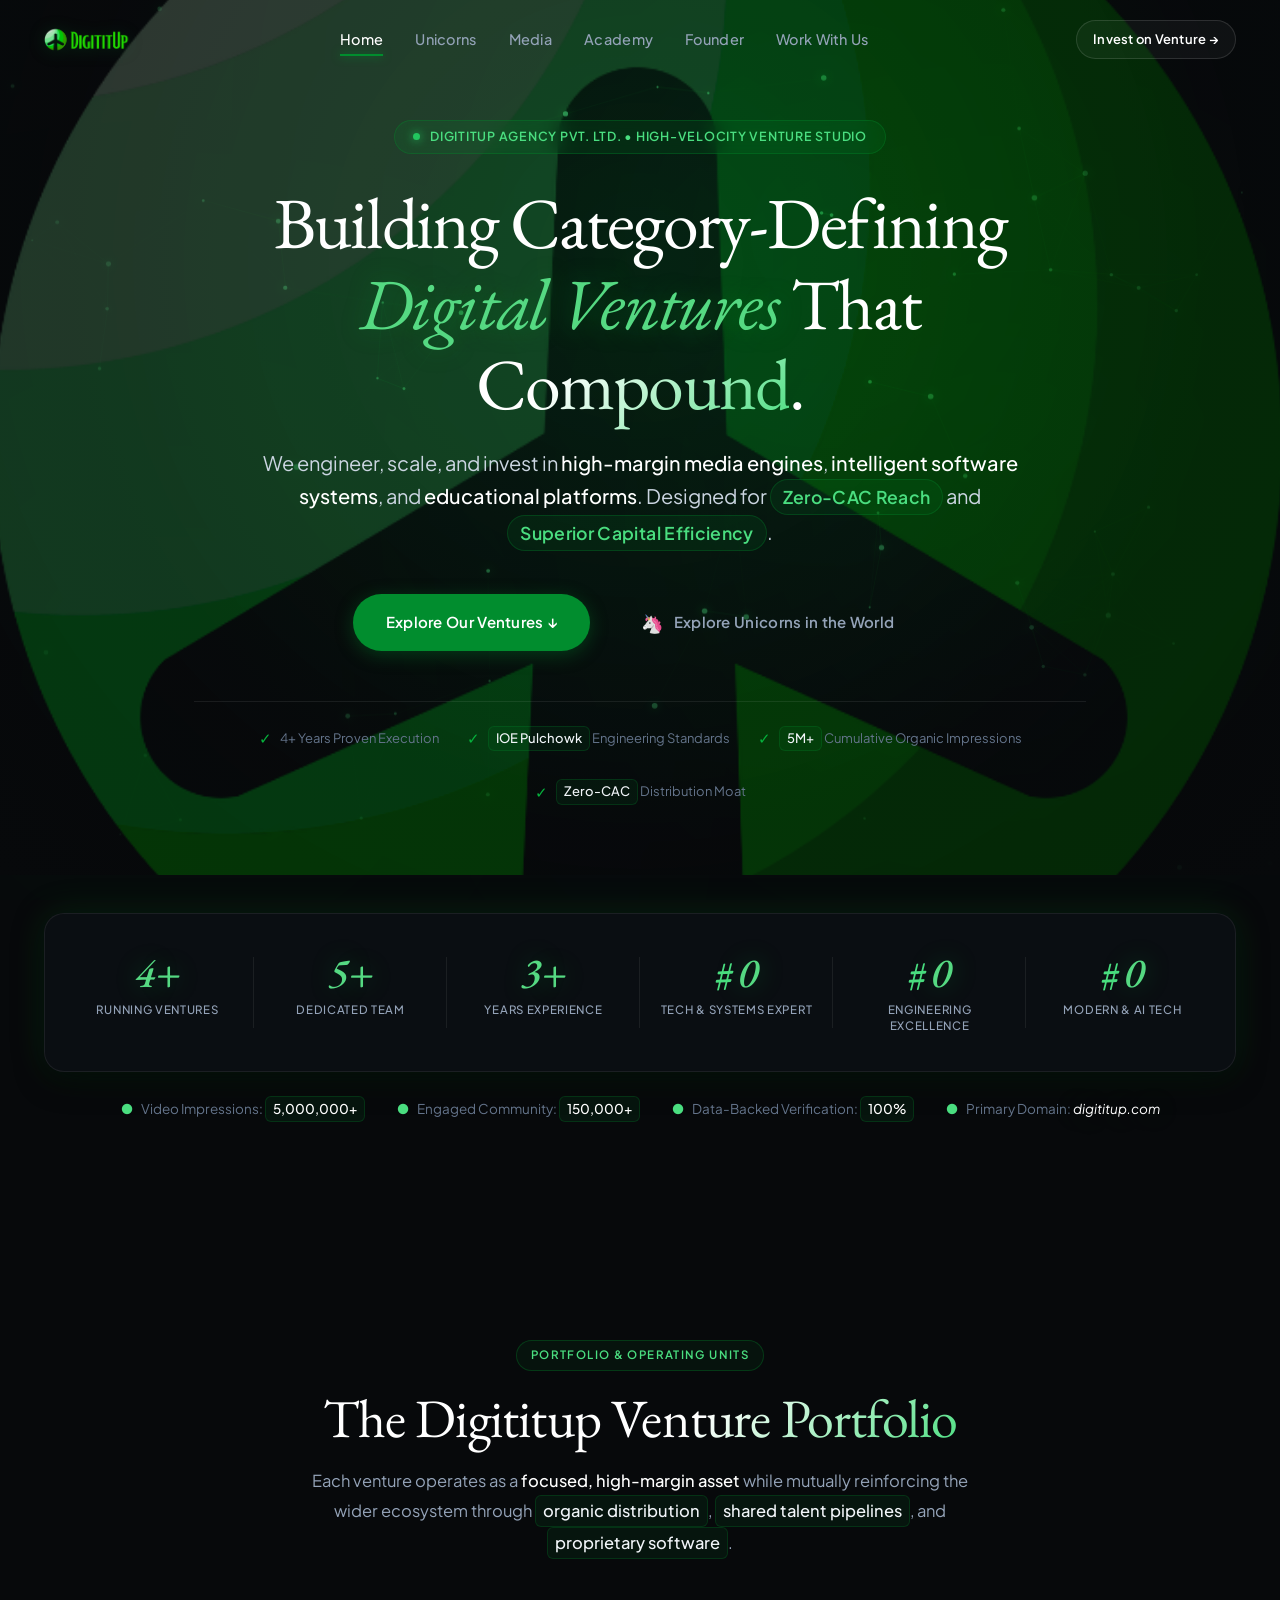
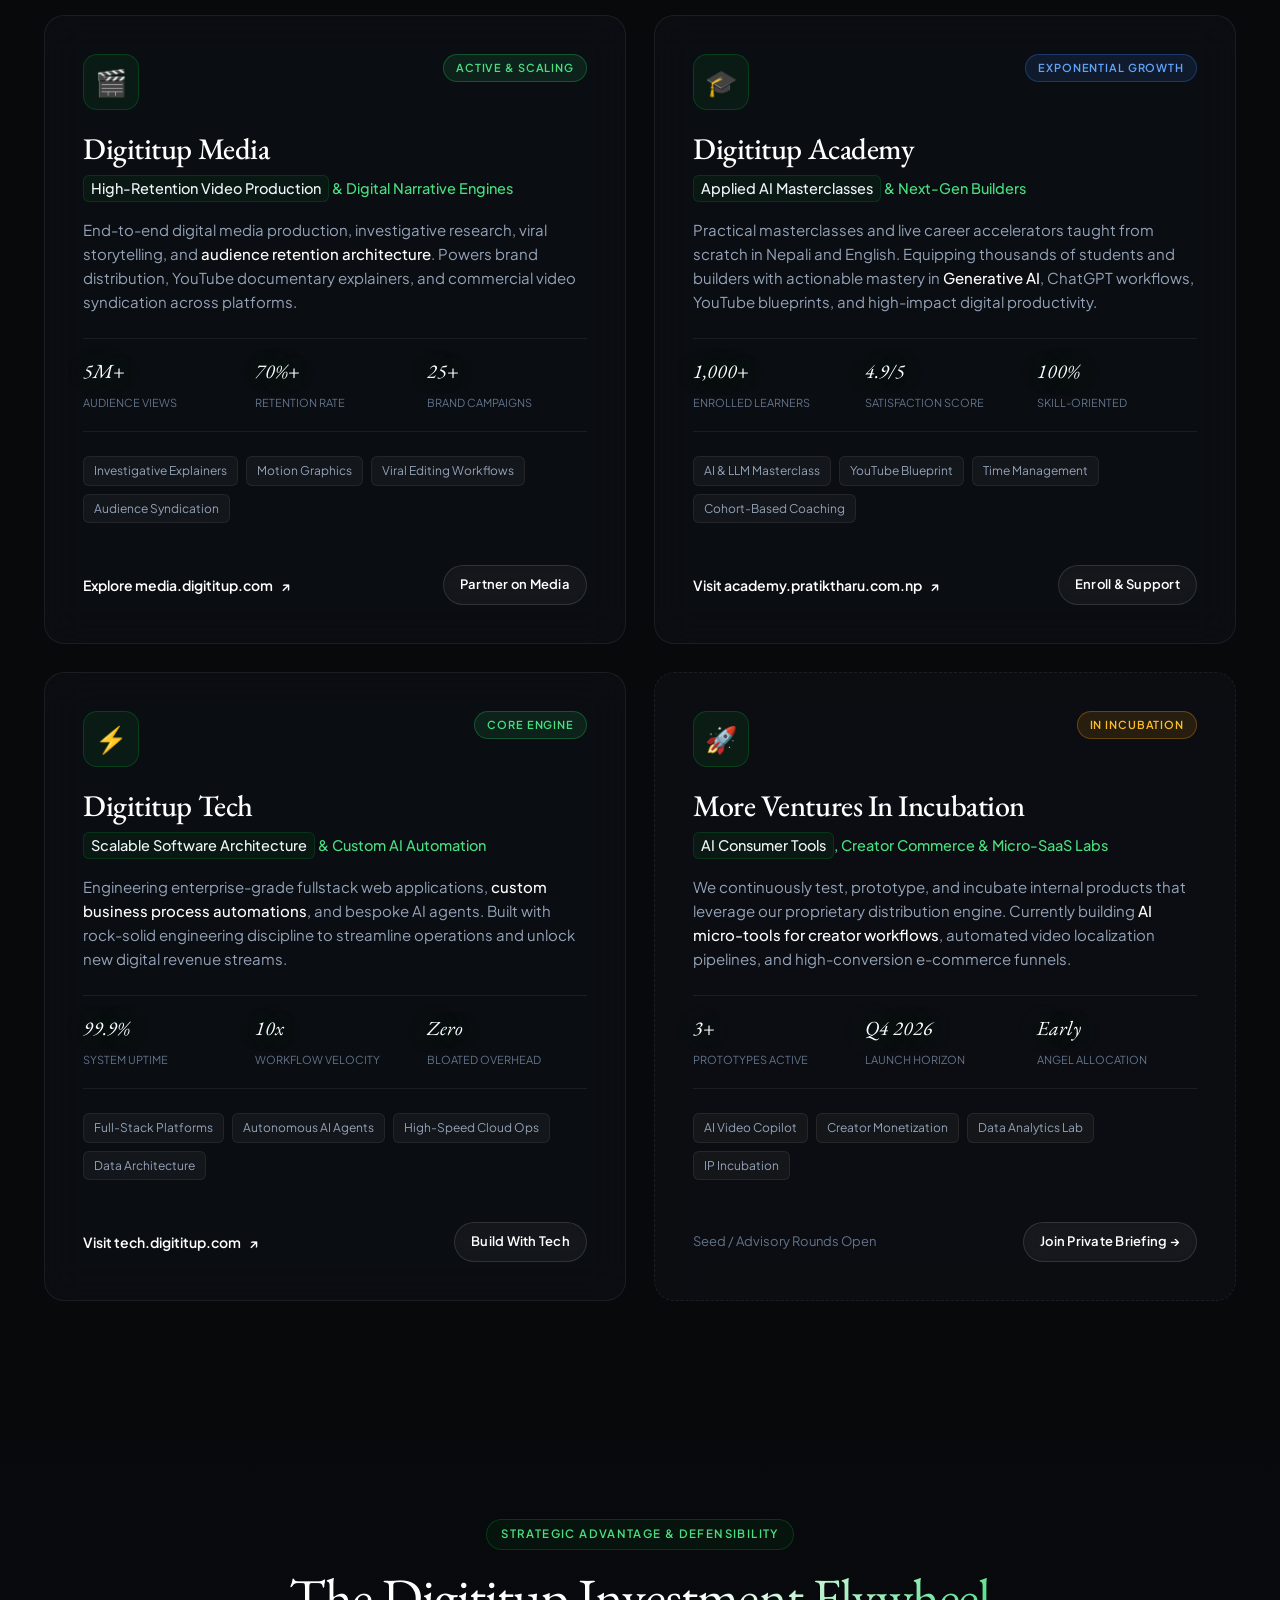
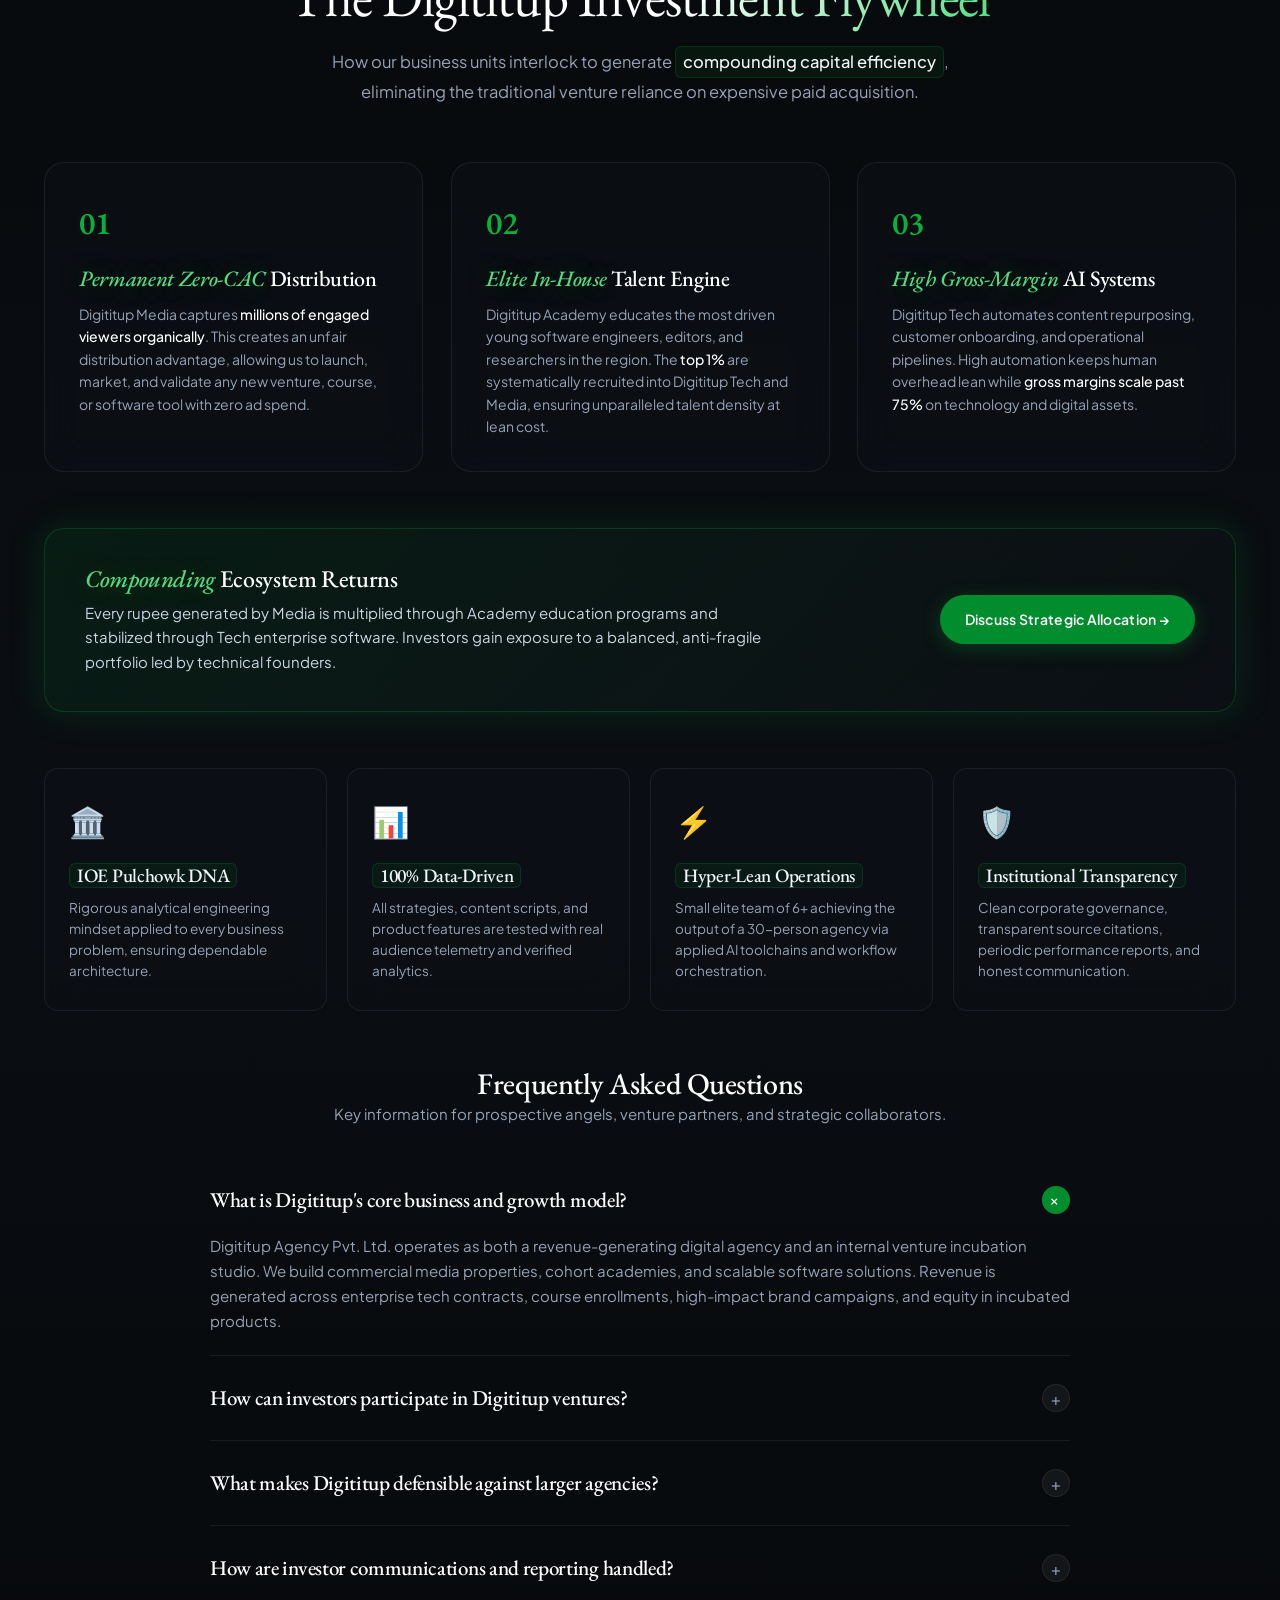
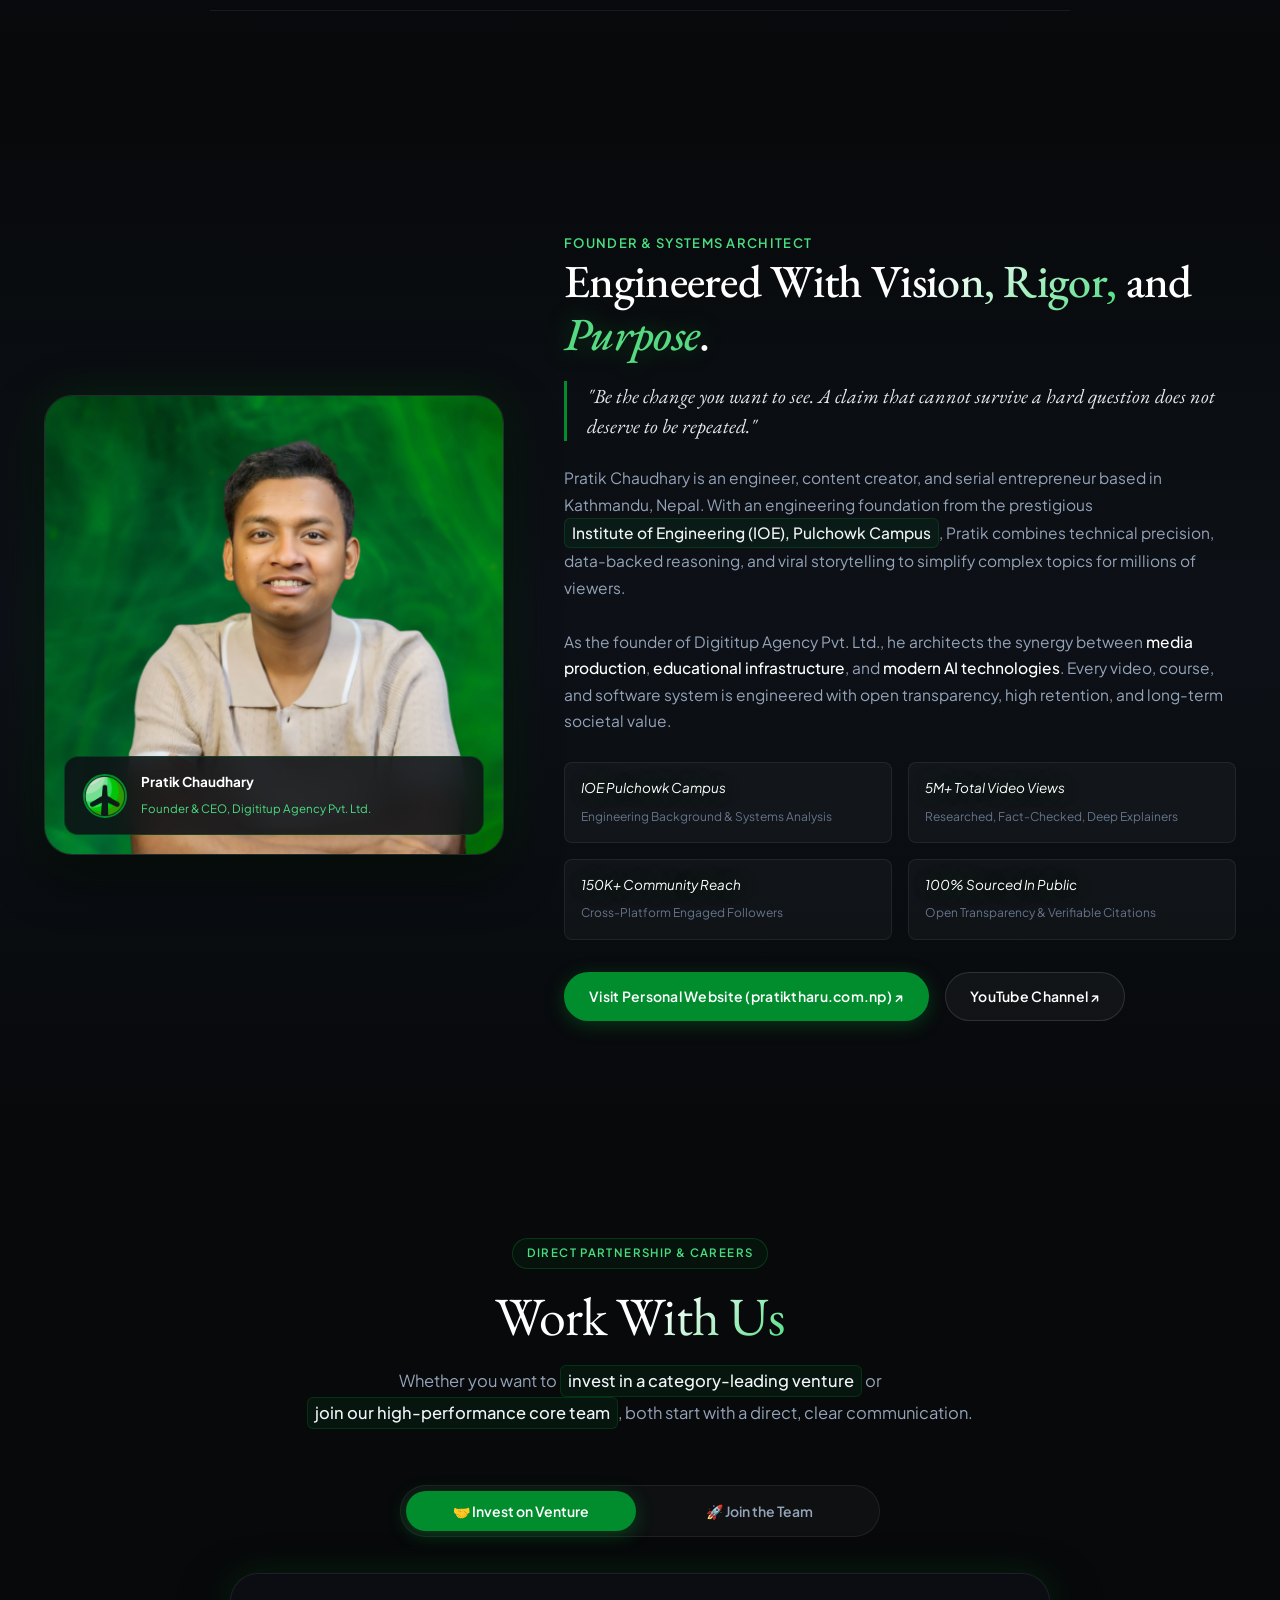
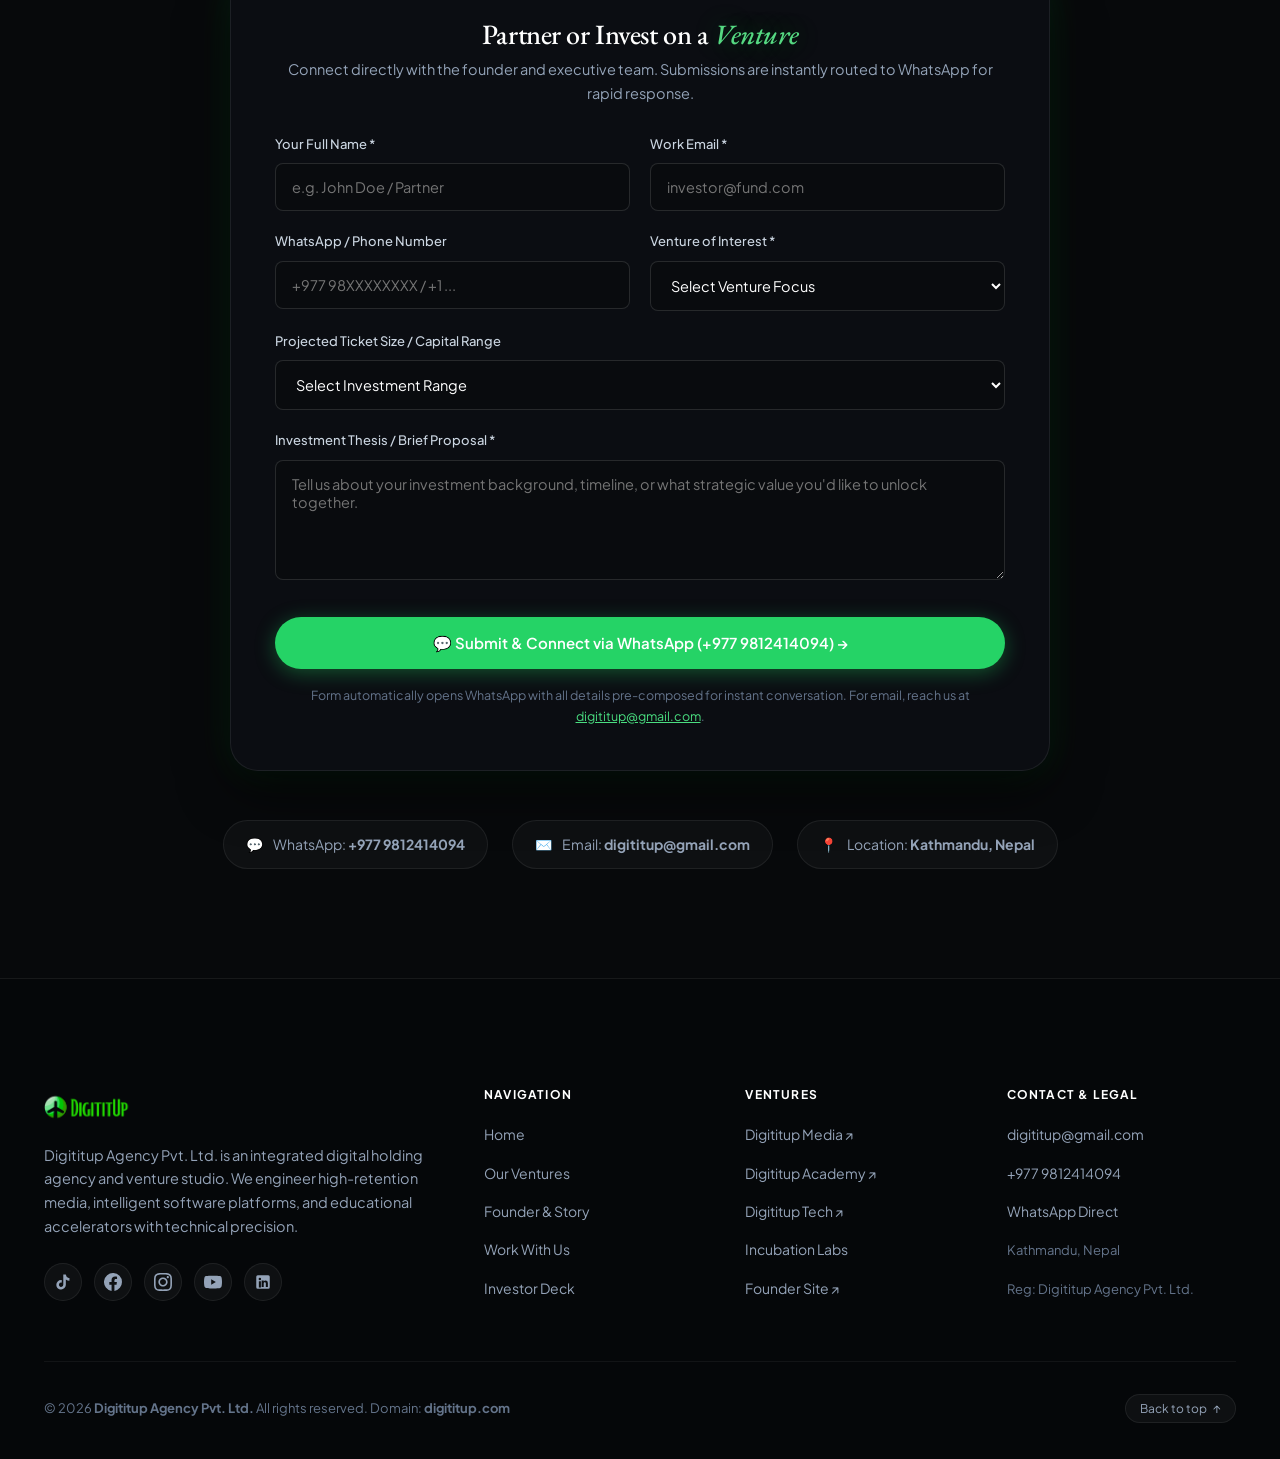
==== commit 76125661: "Home button change" ====
--- a/index.html
+++ b/index.html
@@ -141,10 +141,9 @@
 
       <div class="hero-actions reveal reveal-delay-3">
         <a href="#ventures" class="btn btn-primary btn-lg">Explore Our Ventures ↓</a>
-        <a href="#work-with-us" class="btn btn-outline btn-lg">Partner &amp; Invest →</a>
-        <button type="button" class="btn btn-ghost btn-lg open-video-modal" aria-label="Watch Digititup Agency Reel">
-          <span style="font-size:18px;">▶</span> Watch Agency Reel
-        </button>
+        <a href="unicorns.html" class="btn btn-ghost btn-lg" aria-label="Explore Unicorns in the World">
+          <span style="font-size:18px;">🦄</span> Explore Unicorns in the World
+        </a>
       </div>
 
       <!-- Trust Ribbon Under Hero -->
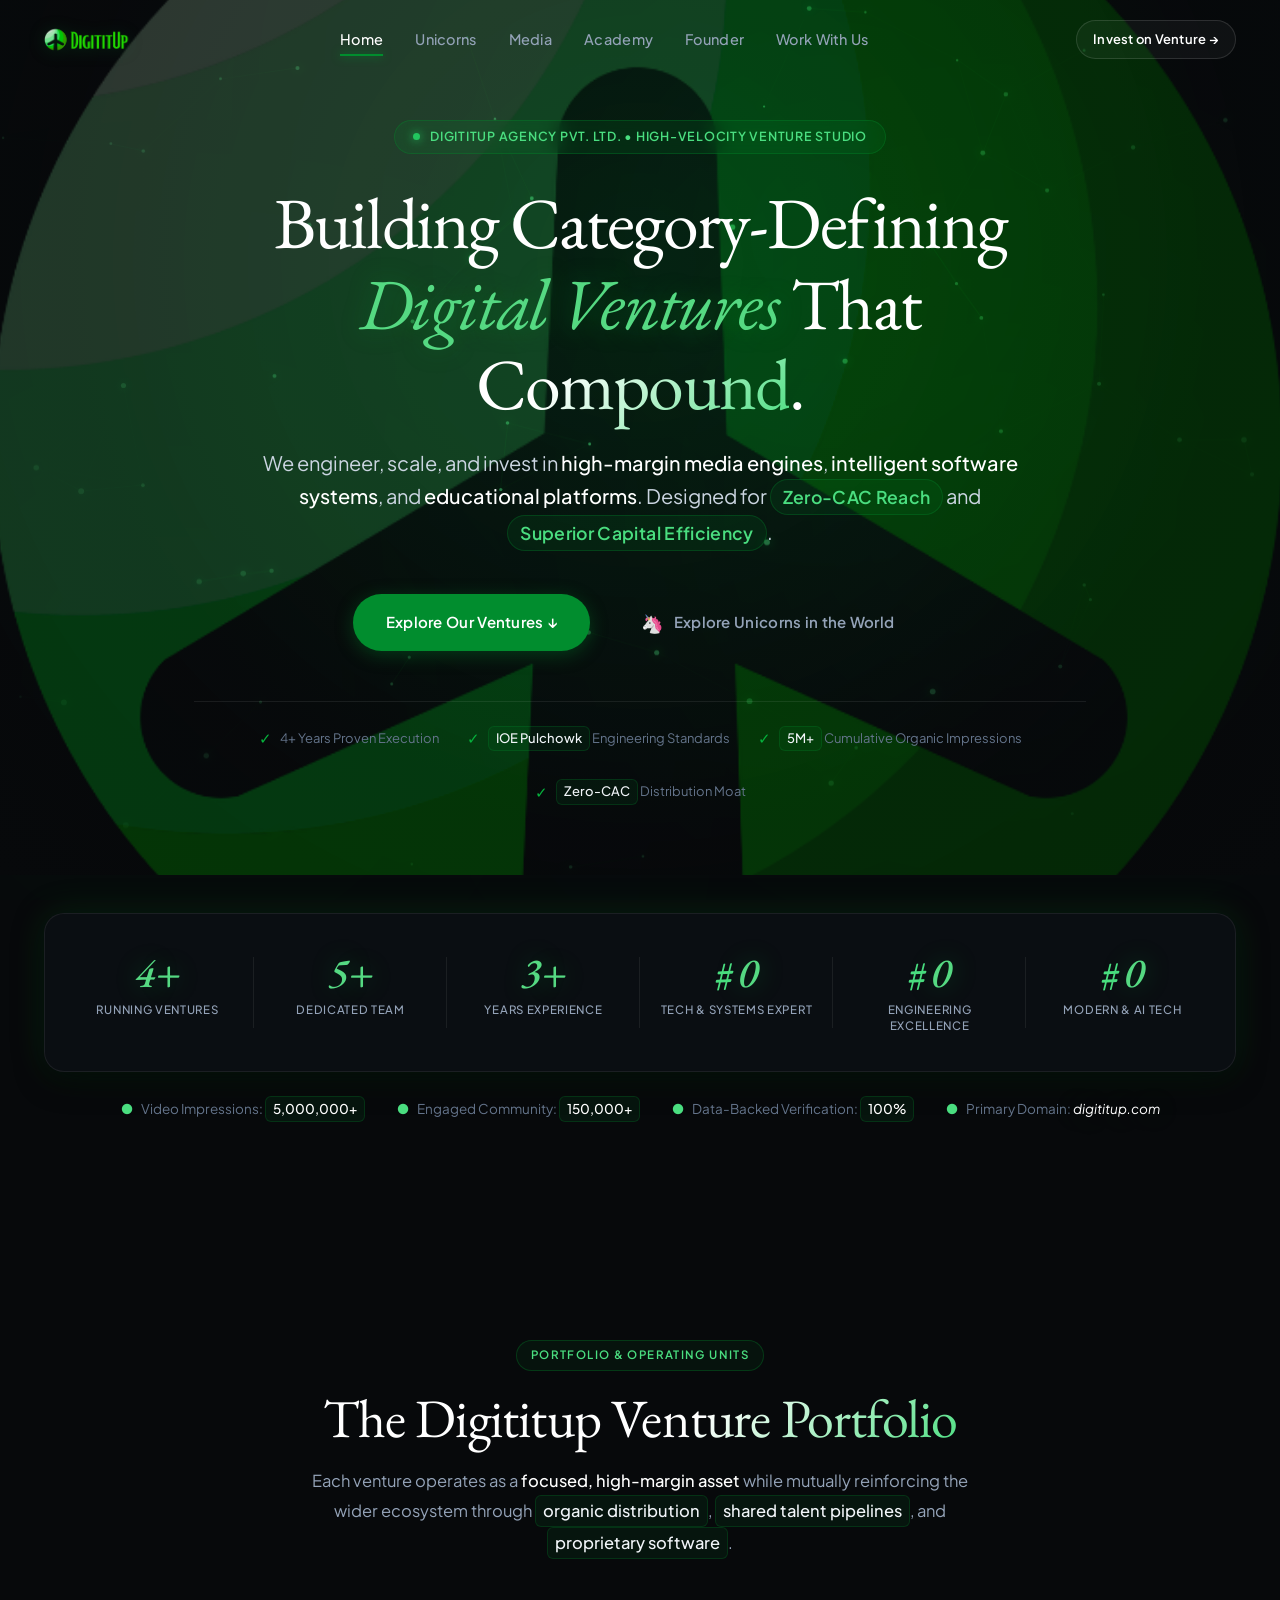
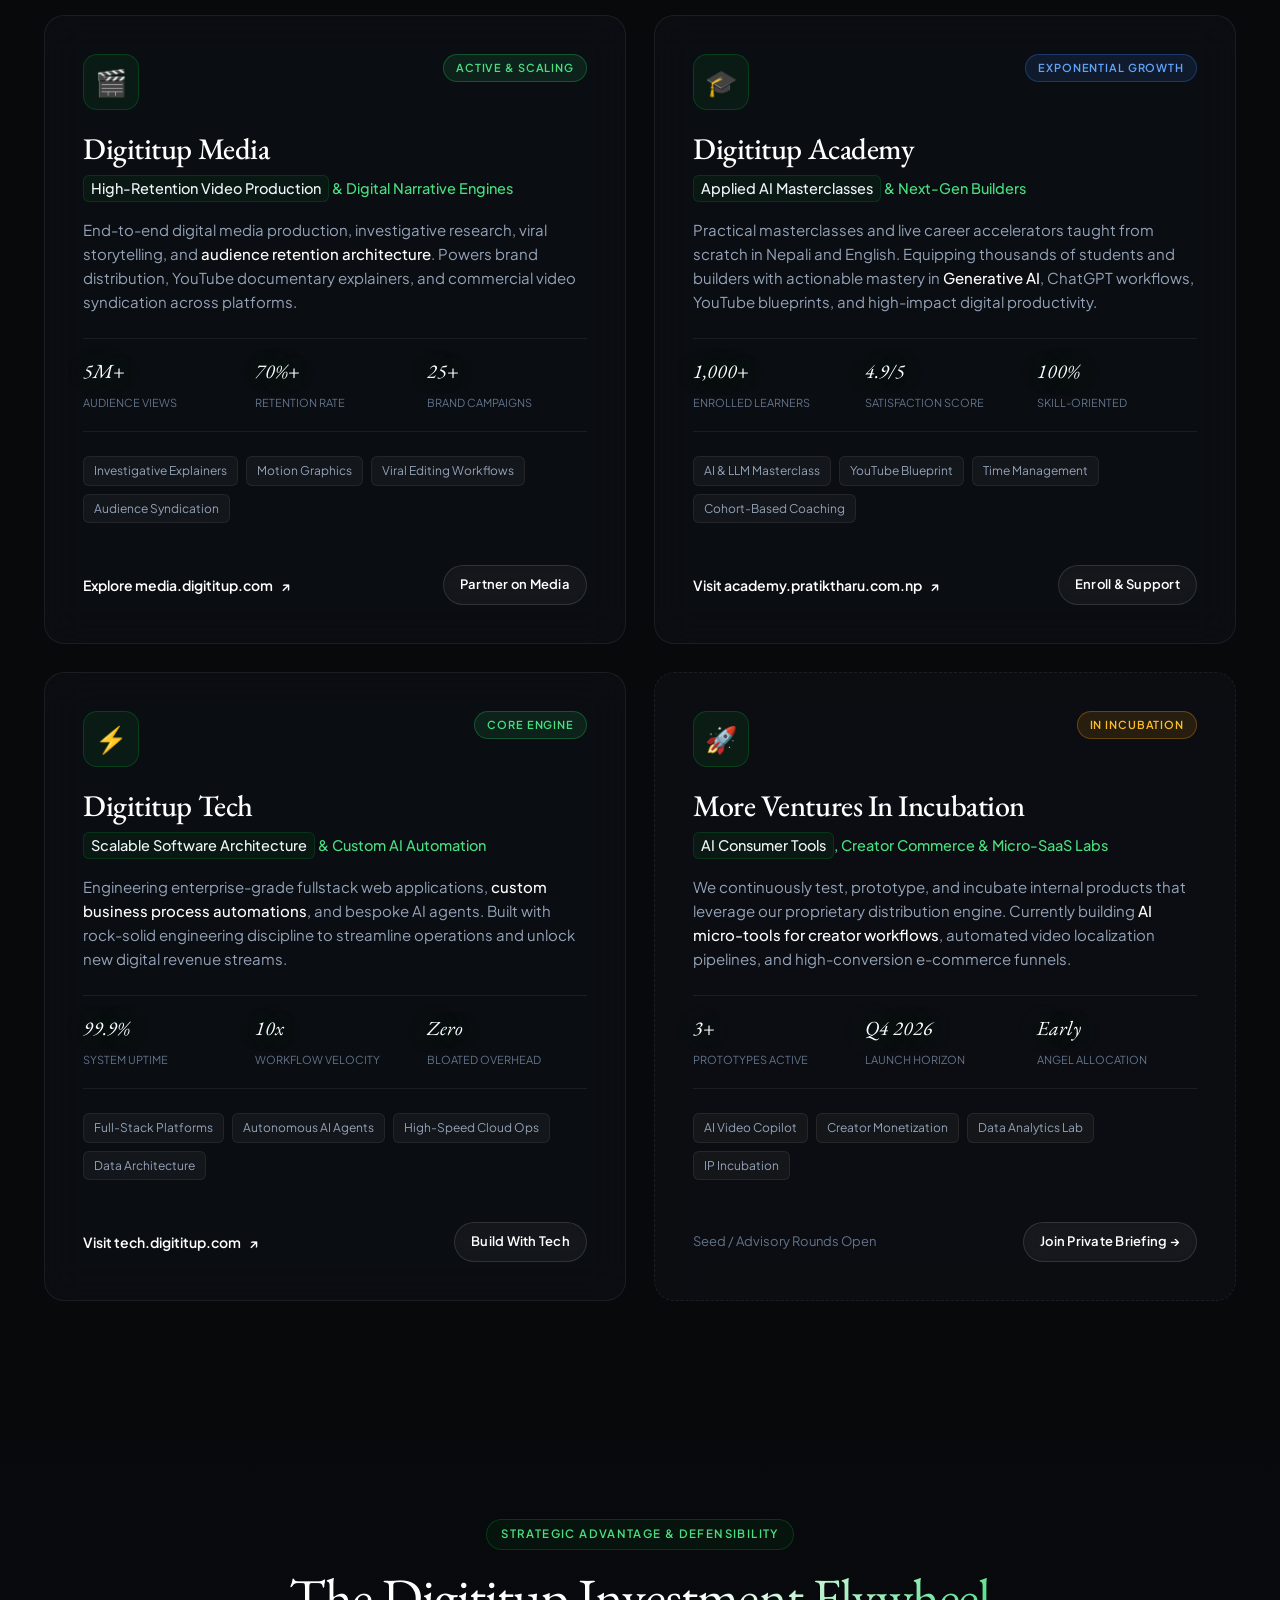
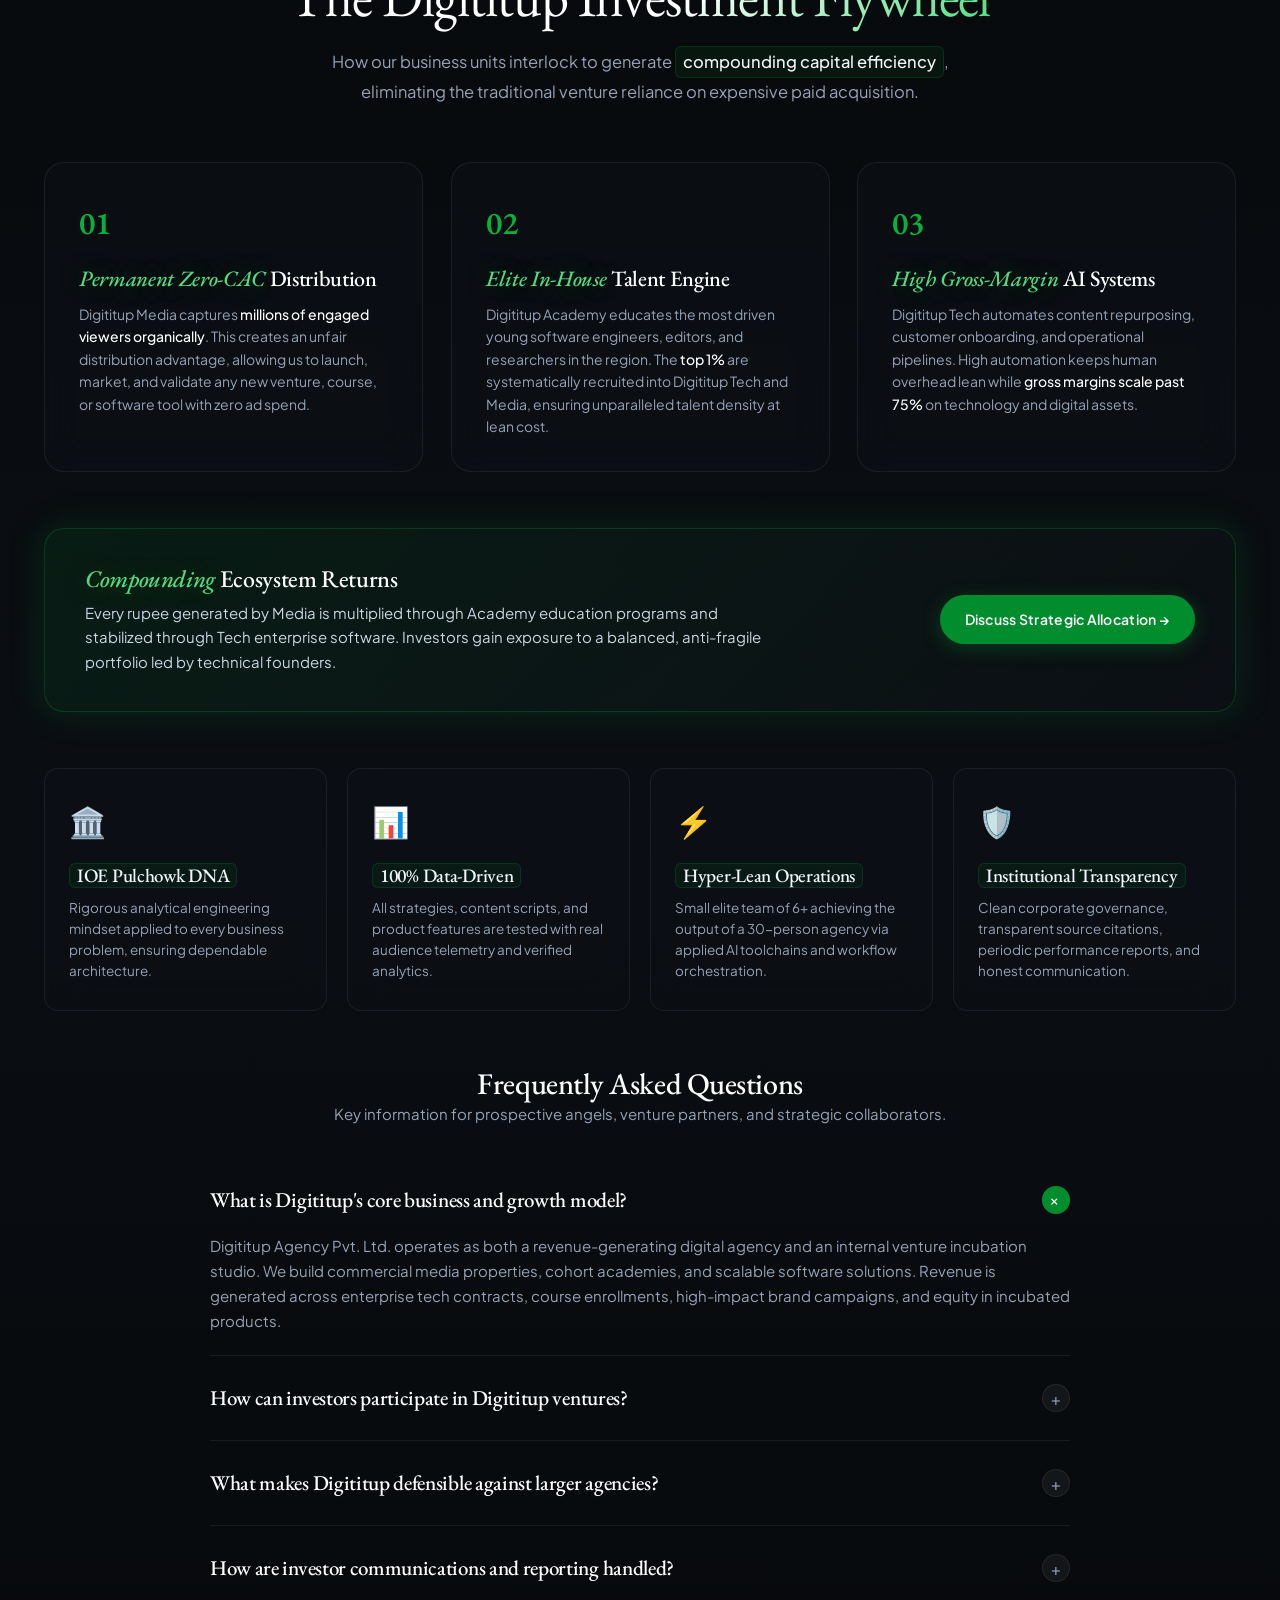
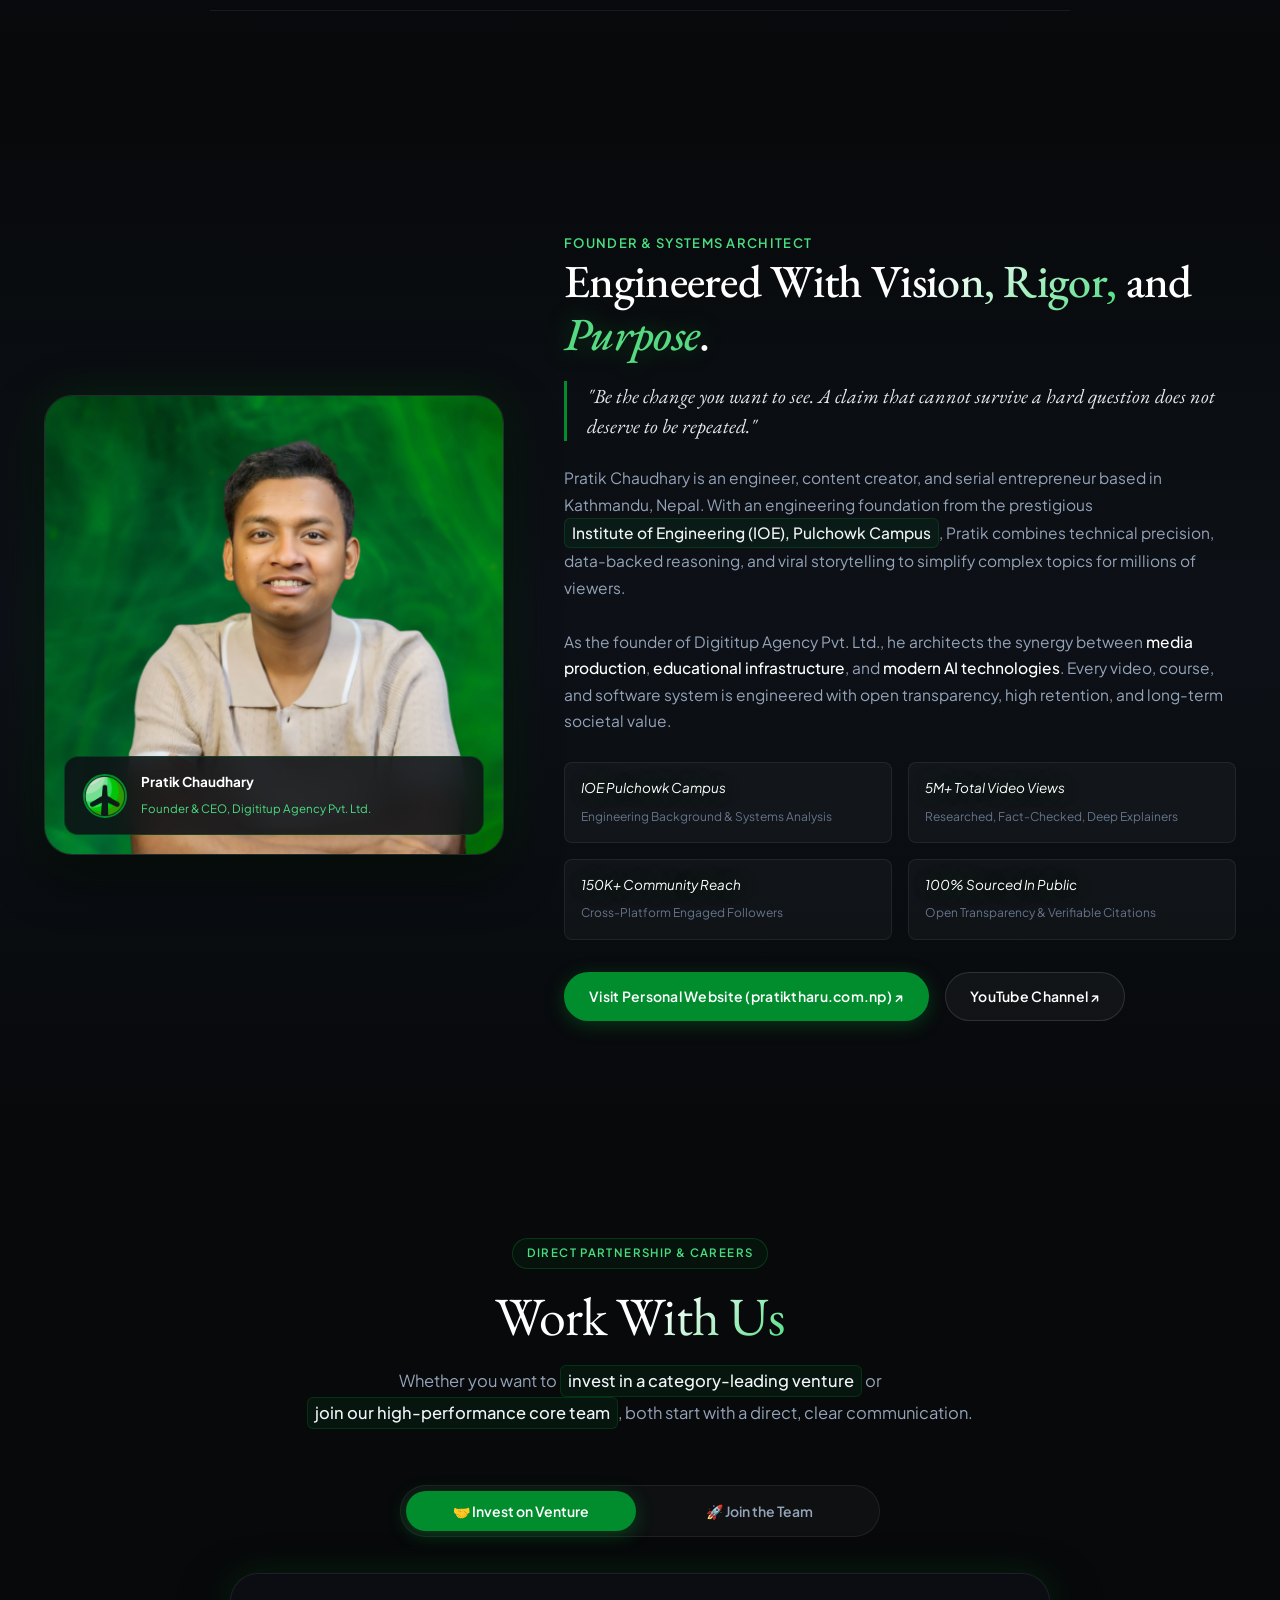
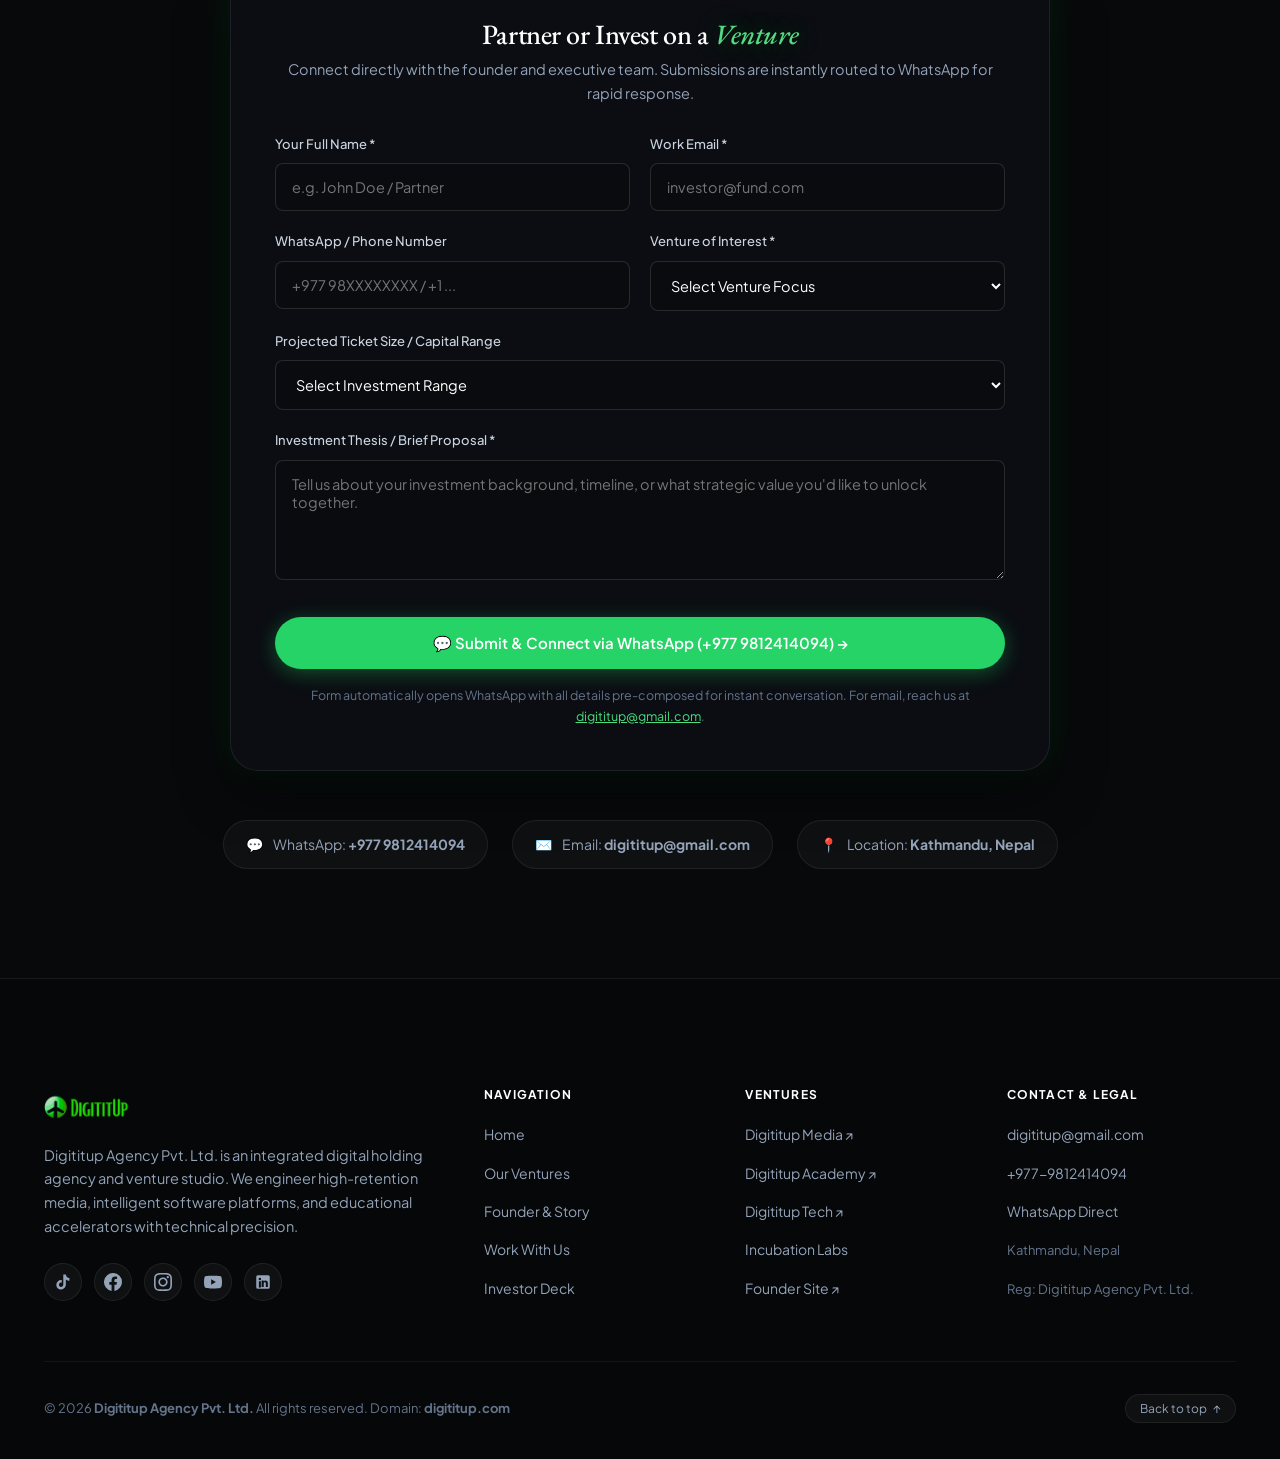
==== commit 47435a22: "dash tel" ====
--- a/index.html
+++ b/index.html
@@ -867,7 +867,7 @@
             <h5>Contact &amp; Legal</h5>
             <ul class="footer-nav">
               <li><a href="mailto:digititup@gmail.com">digititup@gmail.com</a></li>
-              <li><a href="tel:+9779812414094">+977 9812414094</a></li>
+              <li><a href="tel:+9779812414094">+977-9812414094</a></li>
               <li><a href="https://wa.me/9779812414094" target="_blank" rel="noopener">WhatsApp Direct</a></li>
               <li><span style="font-size:13px; color:var(--text-muted);">Kathmandu, Nepal</span></li>
               <li><span style="font-size:13px; color:var(--text-muted);">Reg: Digititup Agency Pvt. Ltd.</span></li>
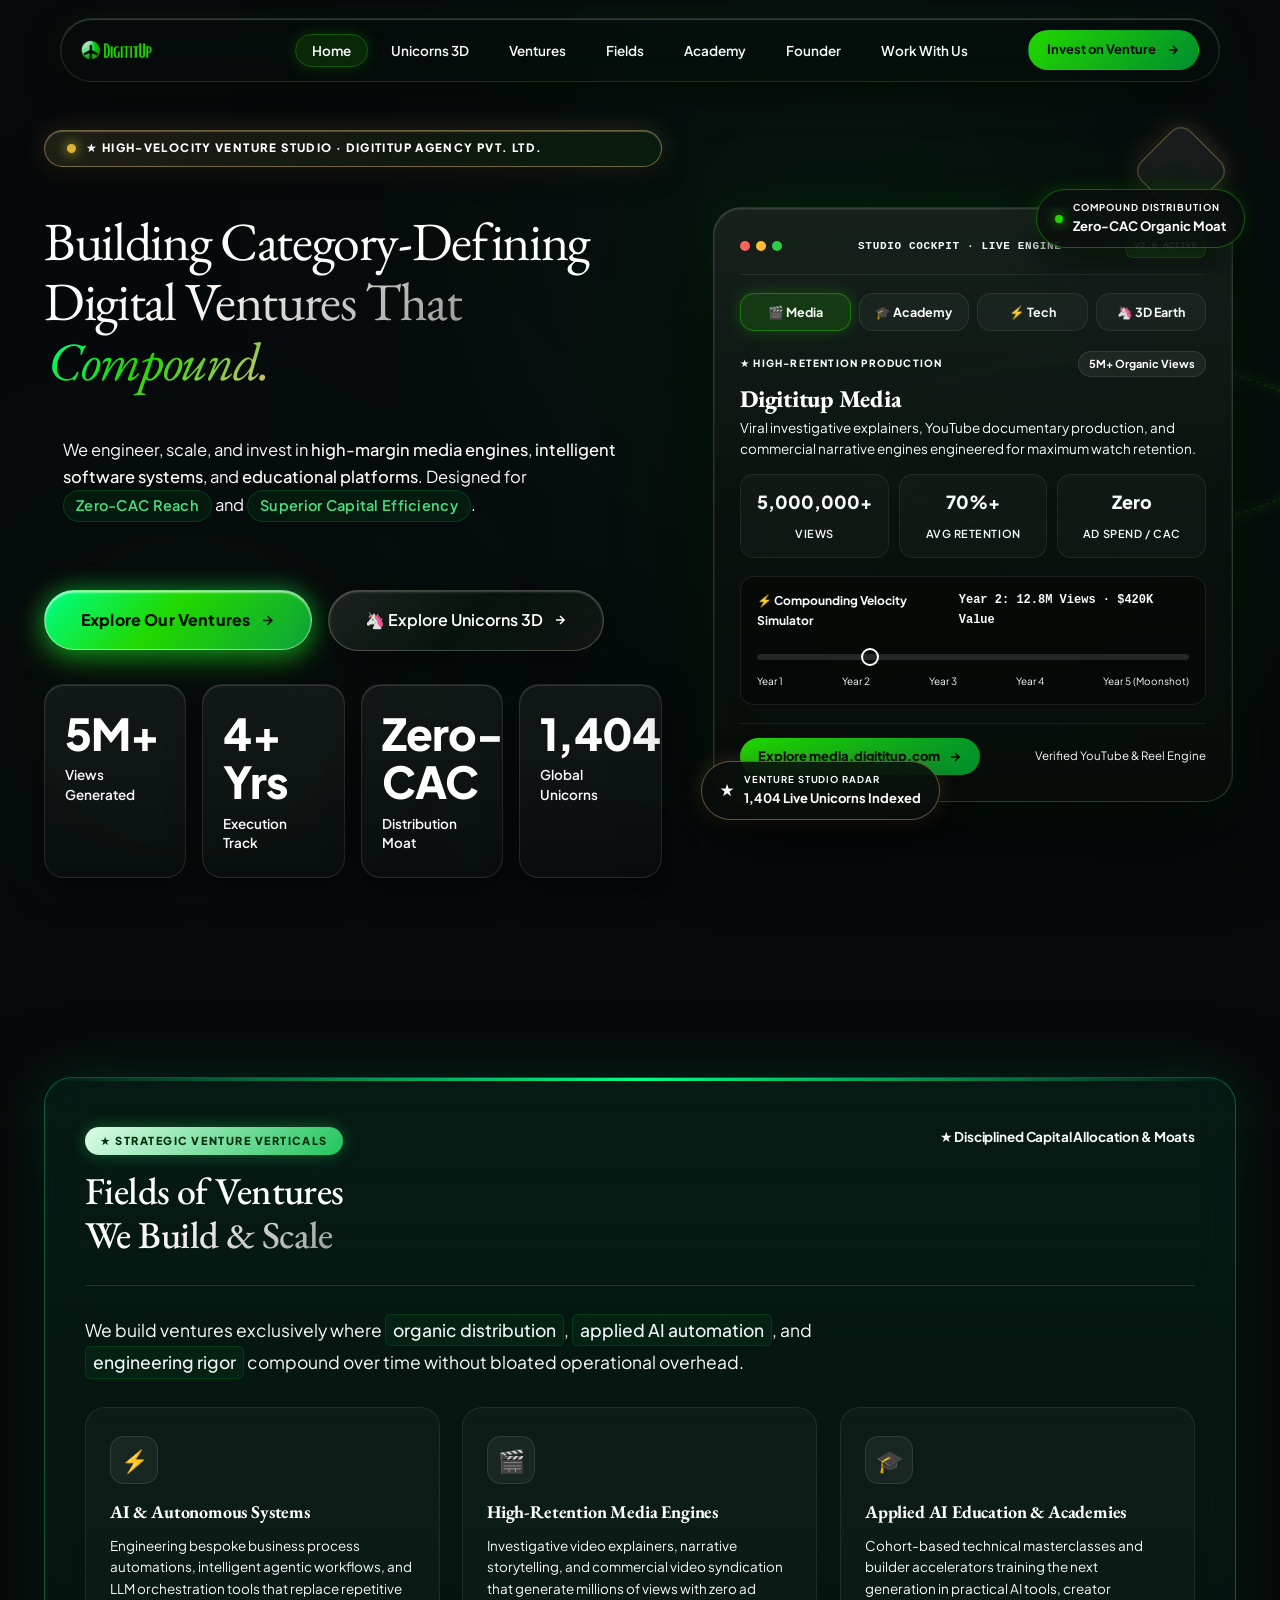
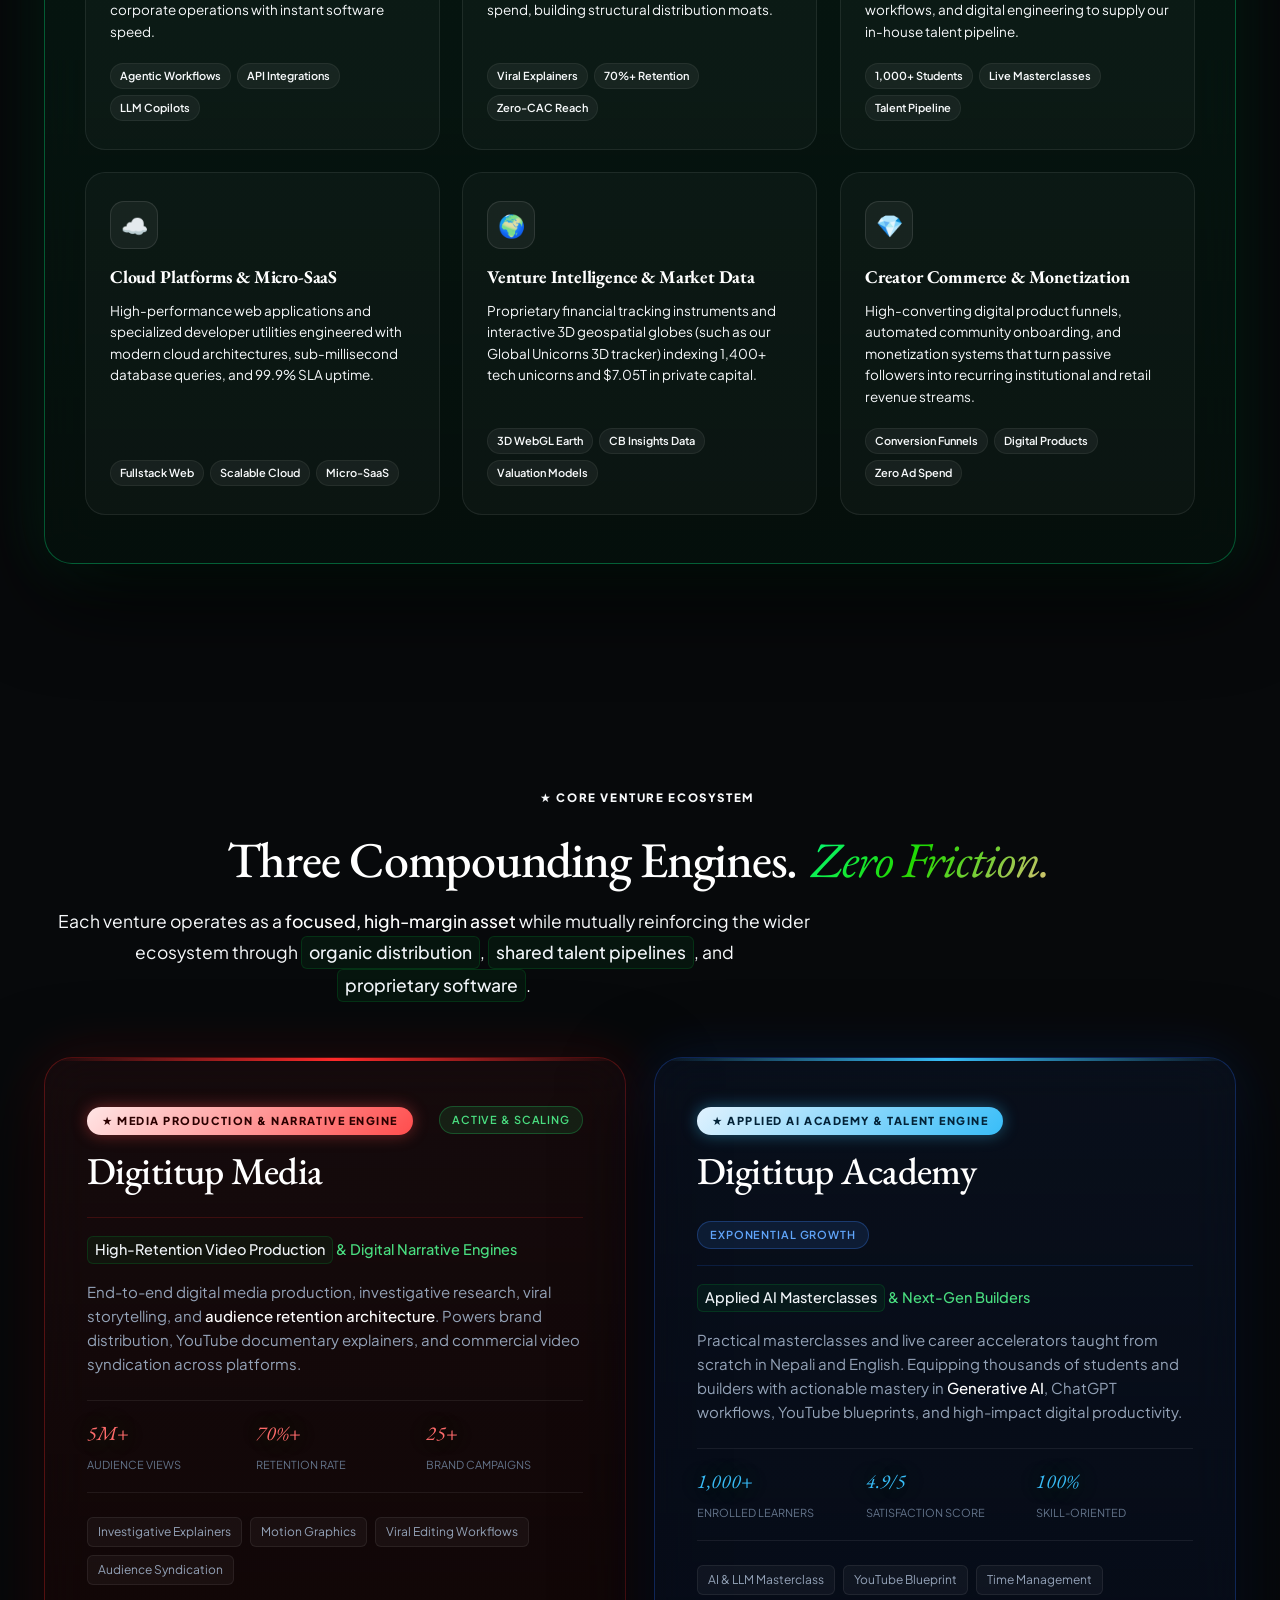
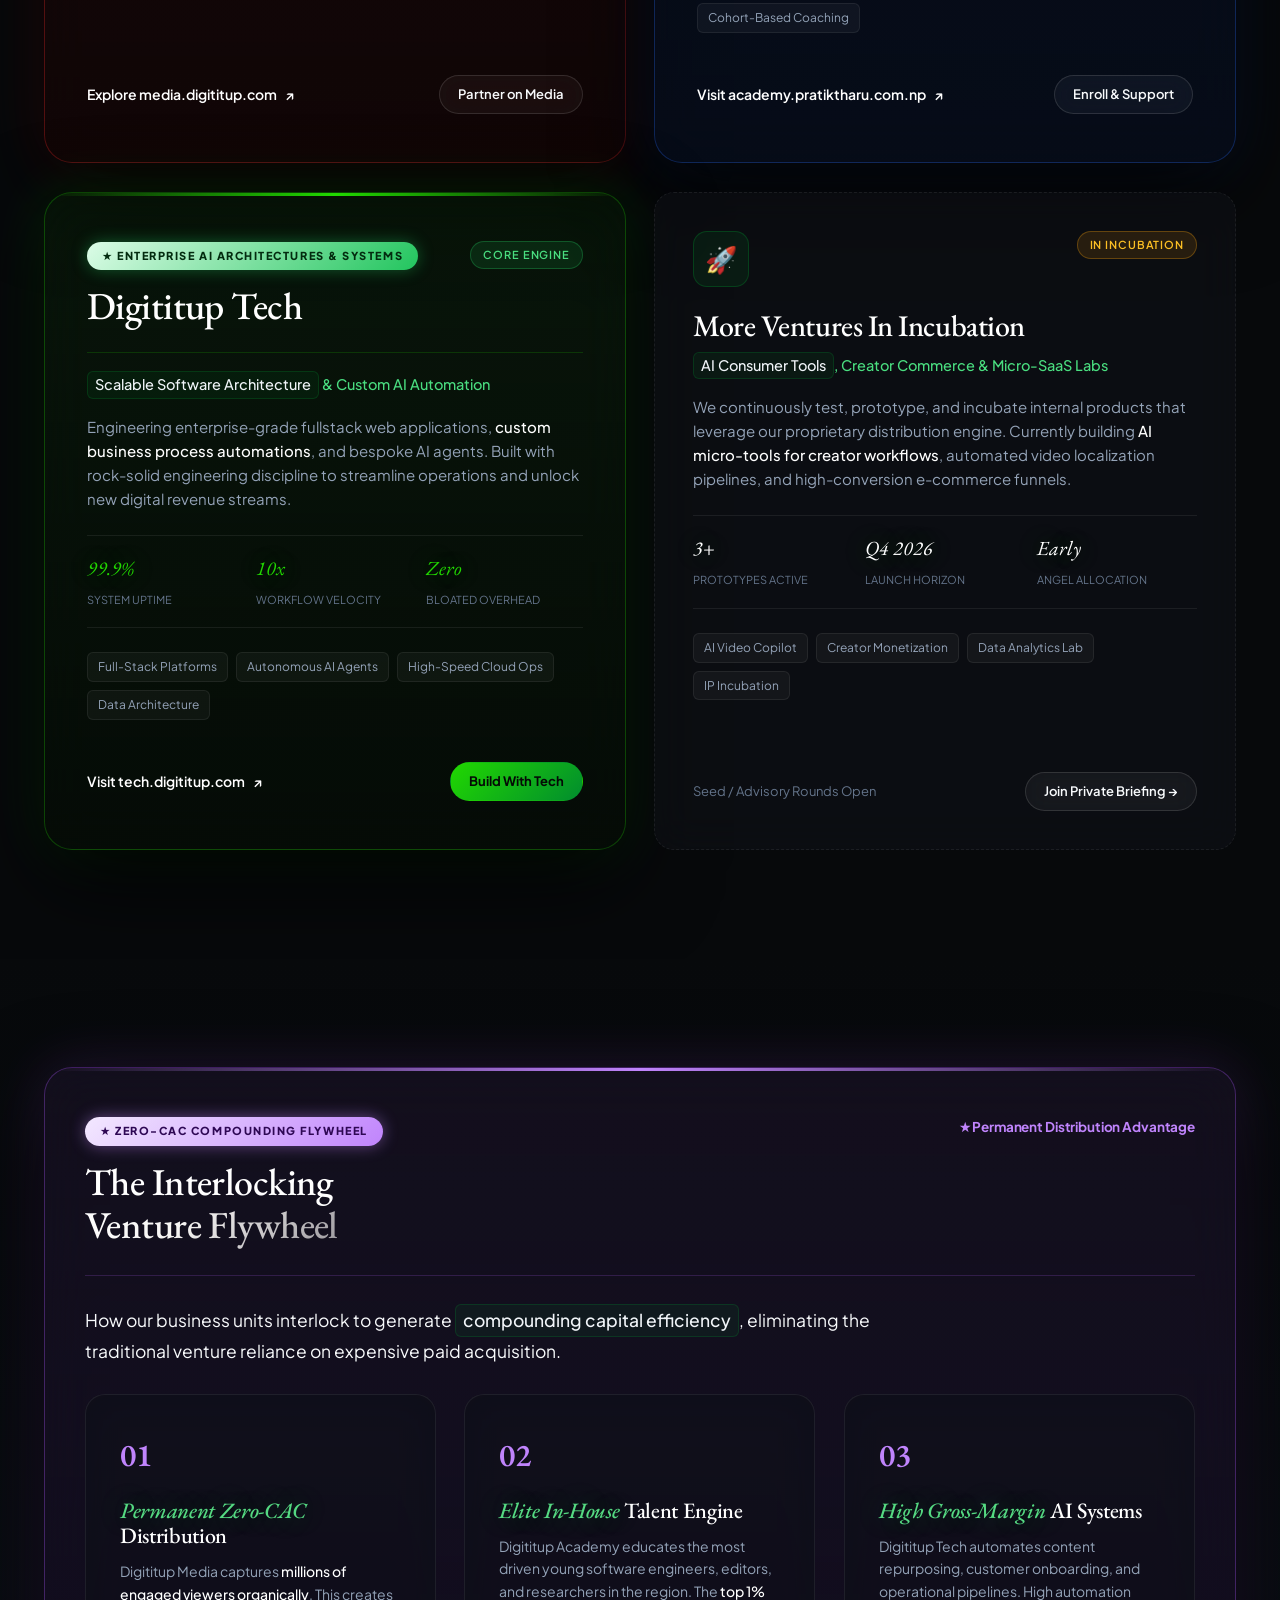
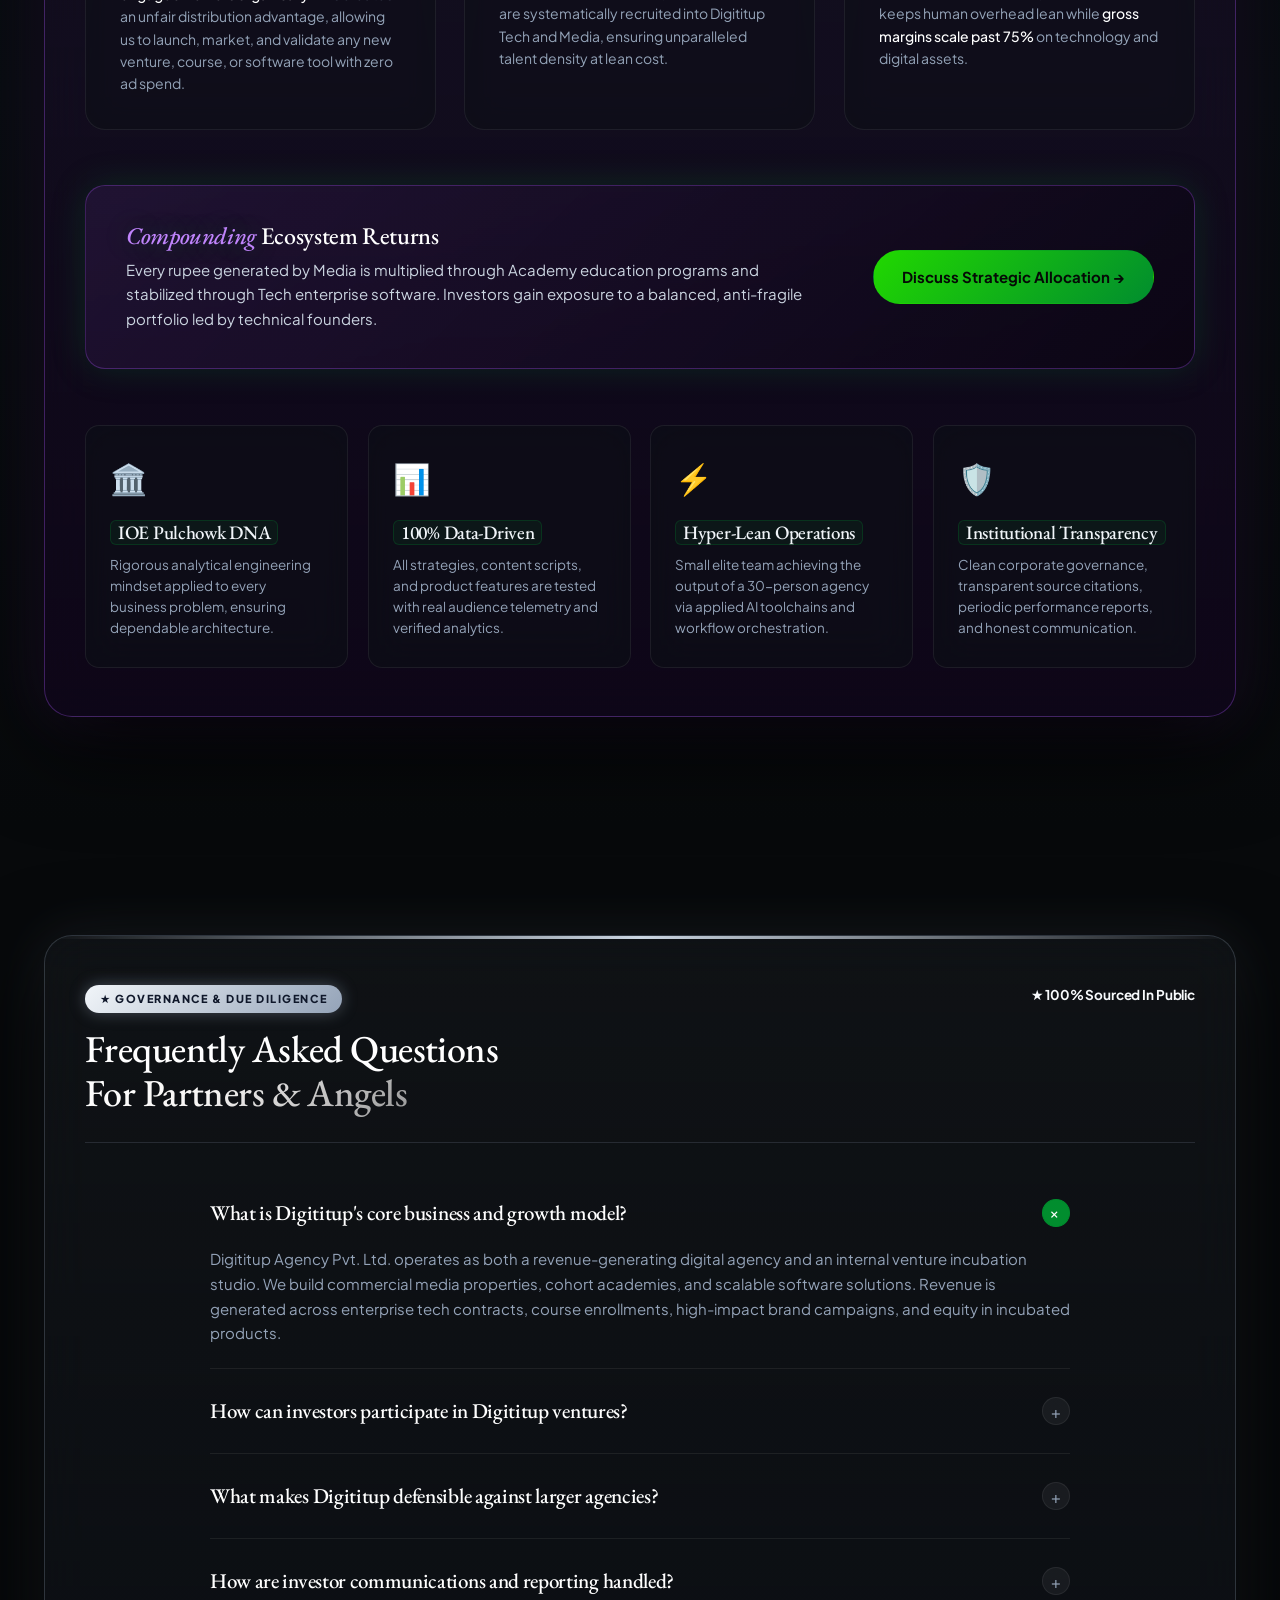
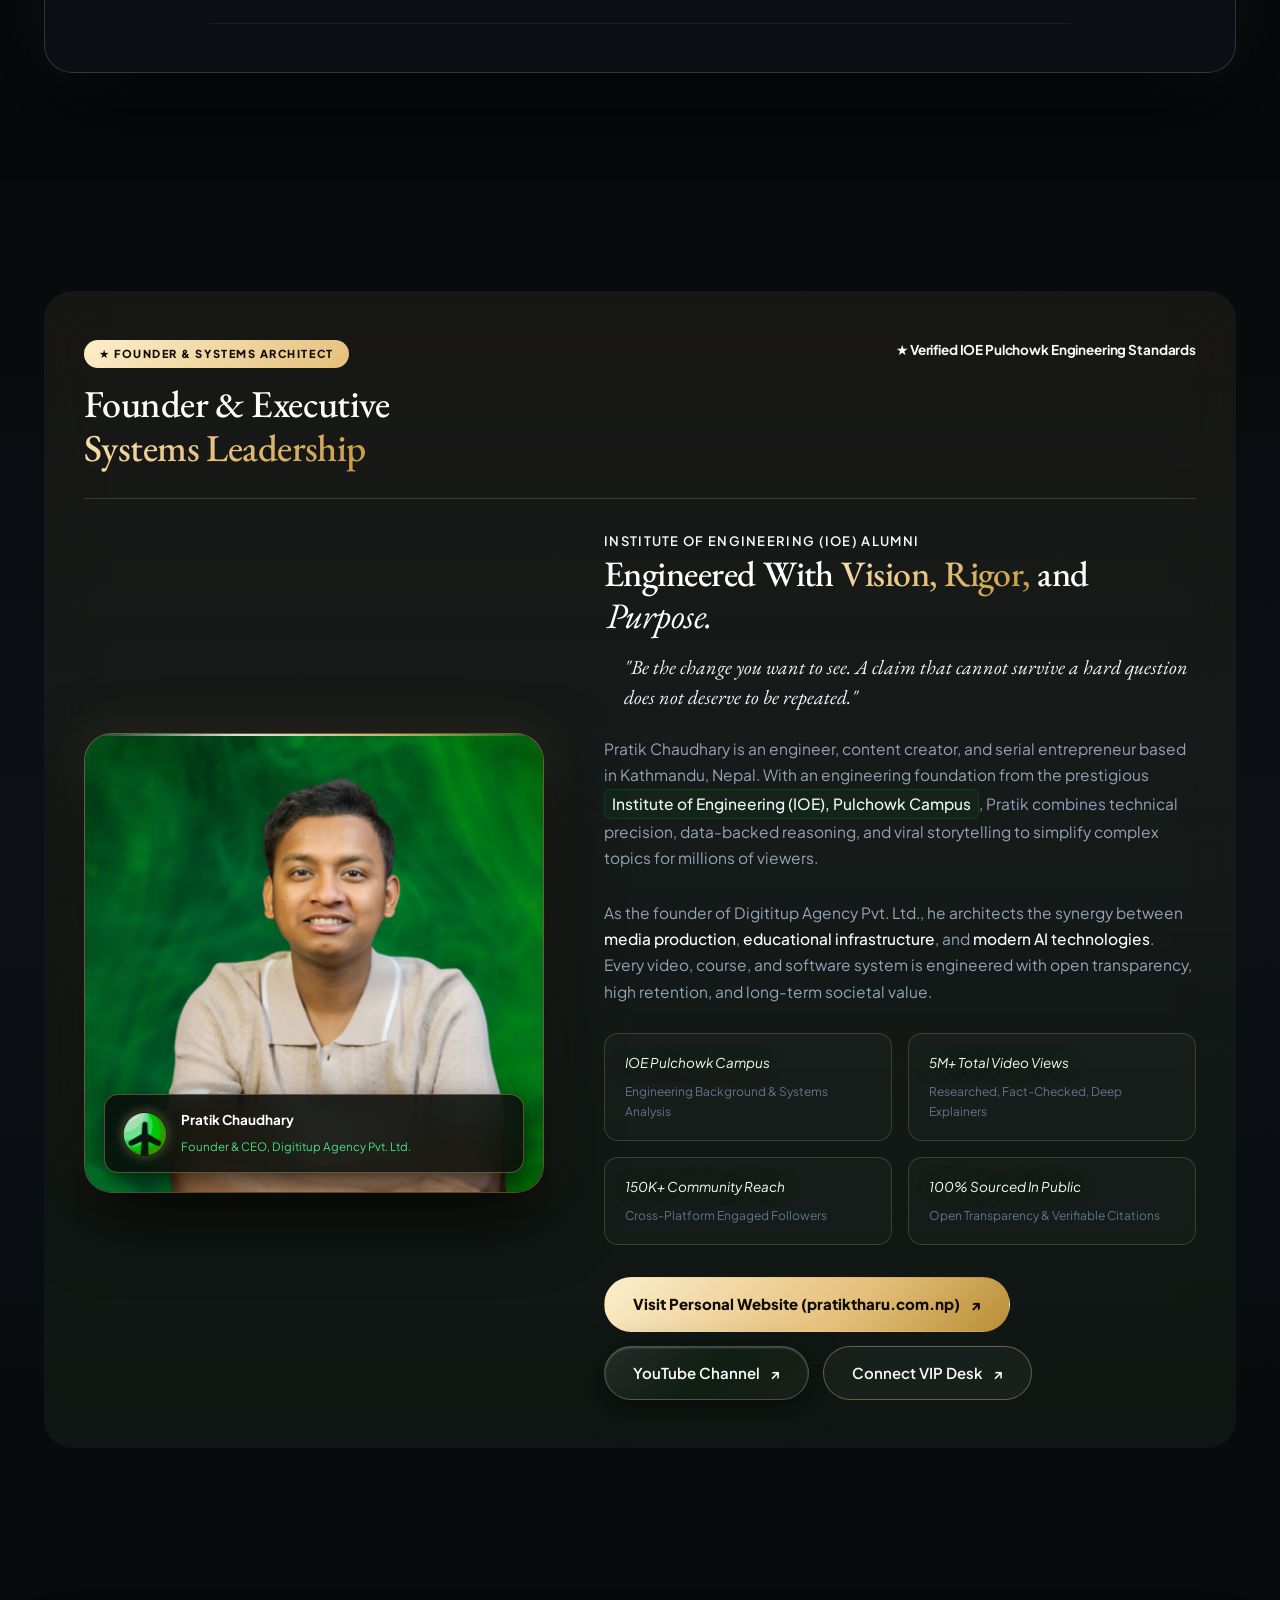
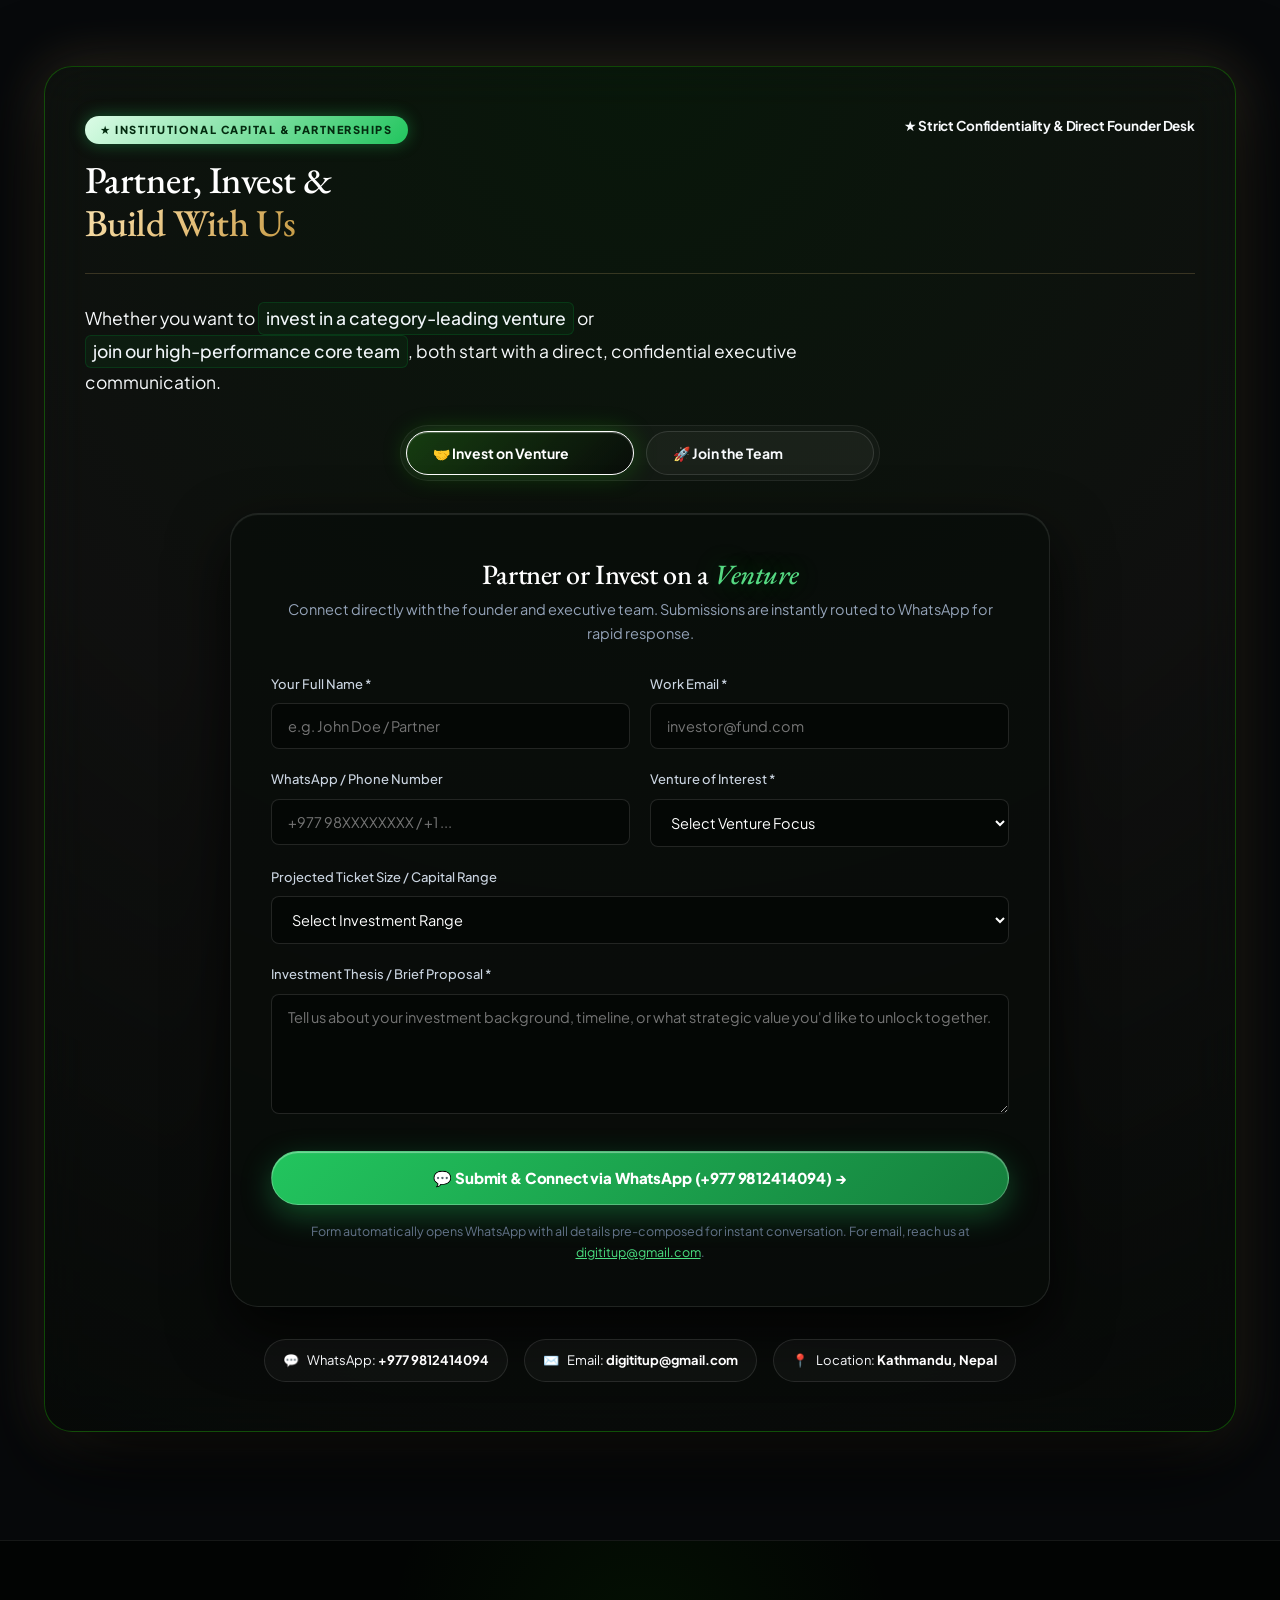
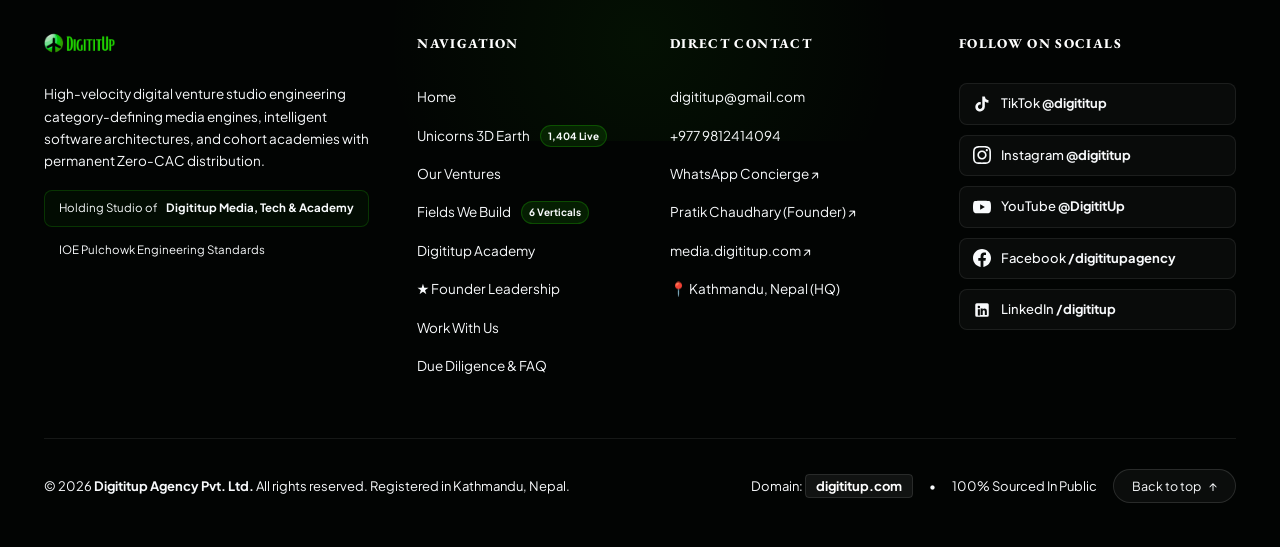
==== commit 91154490: "update Style changed" ====
--- a/index.html
+++ b/index.html
@@ -21,13 +21,13 @@
   <link rel="apple-touch-icon" href="assets/img/icon.png">
   <meta name="theme-color" content="#07090b">
 
-  <!-- Google Fonts: EB Garamond (Apple Garamond web alternative) & Plus Jakarta Sans -->
+  <!-- Google Fonts: Instrument Serif, Plus Jakarta Sans & EB Garamond -->
   <link rel="preconnect" href="https://fonts.googleapis.com">
   <link rel="preconnect" href="https://fonts.gstatic.com" crossorigin>
-  <link href="https://fonts.googleapis.com/css2?family=EB+Garamond:ital,wght@0,400..800;1,400..800&family=Plus+Jakarta+Sans:wght@300;400;500;600;700;800&display=swap" rel="stylesheet">
+  <link href="https://fonts.googleapis.com/css2?family=Instrument+Serif:ital@0;1&family=Plus+Jakarta+Sans:ital,wght@0,300;0,400;0,500;0,600;0,700;0,800;1,400&family=EB+Garamond:ital,wght@0,400..800;1,400..800&display=swap" rel="stylesheet">
 
   <!-- Project Stylesheet -->
-  <link rel="stylesheet" href="assets/css/style.css">
+  <link rel="stylesheet" href="assets/css/style.css?v=5.0">
 
   <!-- Schema.org Organization Structured Data -->
   <script type="application/ld+json">
@@ -64,202 +64,448 @@
     <div class="glow-orb glow-3"></div>
   </div>
 
-  <!-- ================= HEADER ================= -->
+  <!-- Ambient Background Decor & Grid (From media.digititup.com) -->
+  <div class="bg-decor" aria-hidden="true">
+    <div class="bg-grid"></div>
+  </div>
+
+  <!-- ================= FLOATING TRANSPARENT GLASS CAPSULE HEADER ================= -->
   <header class="site-header">
-    <div class="container header-inner">
+    <div class="wrap nav-bar">
+      <!-- Official Brand Logo -->
       <a href="#home" class="brand-logo" aria-label="Digititup Agency Home">
-        <img src="assets/img/logo.png" alt="Digititup Agency Logo" class="logo-full" width="210" height="42">
-        <img src="assets/img/icon.png" alt="Digititup Logo Icon" class="logo-icon" width="38" height="38">
+        <img src="assets/img/logo.png" alt="Digititup Agency Logo" class="logo-img" />
       </a>
 
-      <nav class="nav-container" aria-label="Primary Navigation">
-        <ul class="nav-menu">
+      <!-- Desktop Links -->
+      <nav class="nav-container" aria-label="Main Navigation">
+        <ul class="nav-links">
           <li><a href="#home" class="nav-link active">Home</a></li>
-          <li><a href="unicorns.html" class="nav-link">Unicorns</a></li>
-          <li><a href="#ventures" class="nav-link">Media</a></li>
+          <li><a href="unicorns.html" class="nav-link">Unicorns 3D</a></li>
+          <li><a href="#ventures" class="nav-link">Ventures</a></li>
+          <li><a href="#fields" class="nav-link">Fields</a></li>
           <li><a href="#academy" class="nav-link">Academy</a></li>
           <li><a href="#founder" class="nav-link">Founder</a></li>
           <li><a href="#work-with-us" class="nav-link">Work With Us</a></li>
         </ul>
       </nav>
 
-      <div class="header-actions">
-        <a href="#work-with-us" class="btn btn-outline btn-sm header-cta">Invest on Venture →</a>
-        <button class="menu-toggle" aria-label="Toggle navigation drawer" aria-expanded="false">
-          <span></span>
-          <span></span>
-          <span></span>
+      <!-- CTA & Mobile Burger -->
+      <div class="nav-actions">
+        <a href="#work-with-us" class="btn btn-primary btn-sm nav-cta-btn">
+          <span>Invest on Venture</span>
+          <svg width="14" height="14" viewBox="0 0 24 24" fill="none" stroke="currentColor" stroke-width="2.5"><path d="M5 12h14M12 5l7 7-7 7"/></svg>
+        </a>
+
+        <!-- Mobile Burger Button -->
+        <button class="burger-btn menu-toggle" id="menuToggle" aria-label="Toggle navigation menu" type="button">
+          <div class="burger-icon">
+            <span></span>
+            <span></span>
+            <span></span>
+          </div>
         </button>
       </div>
     </div>
   </header>
 
-  <!-- Mobile Drawer -->
-  <aside class="mobile-drawer" aria-label="Mobile Navigation Menu">
-    <div class="drawer-header">
-      <img src="assets/img/logo.png" alt="Digititup Agency Logo" style="height:32px; width:auto;">
+  <!-- ================= LUXURY MINIMAL MOBILE DRAWER ================= -->
+  <div class="mobile-drawer" id="mobileDrawer" aria-label="Mobile navigation menu" aria-hidden="true">
+    <div class="mobile-drawer-bg-glow"></div>
+
+    <!-- Drawer Top Bar -->
+    <div class="mobile-drawer-top">
+      <a href="#home" class="brand-logo mobile-drawer-logo" aria-label="Digititup Agency Home">
+        <img src="assets/img/logo.png" alt="DigitItUp Agency Logo" class="logo-img" />
+      </a>
+      <button class="mobile-drawer-close" id="mobileDrawerClose" aria-label="Close navigation menu" type="button">
+        <svg width="20" height="20" viewBox="0 0 24 24" fill="none" stroke="currentColor" stroke-width="2.2" stroke-linecap="round"><line x1="18" y1="6" x2="6" y2="18"/><line x1="6" y1="6" x2="18" y2="18"/></svg>
+      </button>
     </div>
-    <ul class="drawer-links">
-      <li><a href="#home" class="drawer-link">Home</a></li>
-      <li><a href="unicorns.html" class="drawer-link">Unicorns</a></li>
-      <li><a href="#ventures" class="drawer-link">Our Ventures</a></li>
-      <li><a href="#media" class="drawer-link">Digititup Media</a></li>
-      <li><a href="#academy" class="drawer-link">Digititup Academy</a></li>
-      <li><a href="#tech" class="drawer-link">Digititup Tech</a></li>
-      <li><a href="#founder" class="drawer-link">Founder & Leadership</a></li>
-      <li><a href="#work-with-us" class="drawer-link">Work With Us</a></li>
-    </ul>
-    <div class="drawer-footer">
-      <a href="#work-with-us" class="btn btn-primary" style="width:100%">Partner / Invest Now →</a>
-      <p style="font-size:12px; color:var(--text-muted); text-align:center;">digititup@gmail.com • +977 9812414094</p>
+
+    <!-- Minimal Clean Navigation Links -->
+    <nav class="mobile-nav-wrap">
+      <ul class="mobile-minimal-menu">
+        <li>
+          <a href="#home" class="mobile-nav-item drawer-link">
+            <span class="m-nav-num">01</span>
+            <span class="m-nav-label">Home</span>
+            <span class="m-nav-arrow"><svg width="16" height="16" viewBox="0 0 24 24" fill="none" stroke="currentColor" stroke-width="2.5"><path d="M5 12h14M12 5l7 7-7 7"/></svg></span>
+          </a>
+        </li>
+        <li>
+          <a href="unicorns.html" class="mobile-nav-item drawer-link">
+            <span class="m-nav-num" style="color:var(--green);">02</span>
+            <span class="m-nav-label">Unicorns 3D Earth</span>
+            <span class="m-nav-tag" style="background:rgba(33,216,0,0.15);color:var(--green);border:1px solid rgba(33,216,0,0.3);">1,404 Live</span>
+          </a>
+        </li>
+        <li>
+          <a href="#ventures" class="mobile-nav-item drawer-link">
+            <span class="m-nav-num">03</span>
+            <span class="m-nav-label">Our Ventures</span>
+            <span class="m-nav-tag">Media &amp; Tech</span>
+          </a>
+        </li>
+        <li>
+          <a href="#fields" class="mobile-nav-item drawer-link">
+            <span class="m-nav-num">04</span>
+            <span class="m-nav-label">Fields We Build</span>
+            <span class="m-nav-tag">6 Verticals</span>
+          </a>
+        </li>
+        <li>
+          <a href="#academy" class="mobile-nav-item drawer-link">
+            <span class="m-nav-num">05</span>
+            <span class="m-nav-label">Digititup Academy</span>
+            <span class="m-nav-tag">1,000+ Students</span>
+          </a>
+        </li>
+        <li>
+          <a href="#founder" class="mobile-nav-item drawer-link">
+            <span class="m-nav-num" style="color:var(--gold);">06</span>
+            <span class="m-nav-label">Founder</span>
+            <span class="m-nav-tag" style="color:var(--gold);">Executive</span>
+          </a>
+        </li>
+        <li>
+          <a href="#work-with-us" class="mobile-nav-item drawer-link">
+            <span class="m-nav-num">07</span>
+            <span class="m-nav-label">Partner &amp; Invest</span>
+            <span class="m-nav-tag">Institutional</span>
+          </a>
+        </li>
+      </ul>
+    </nav>
+
+    <!-- Quick VIP WhatsApp CTA -->
+    <div class="mobile-drawer-cta">
+      <a href="https://wa.me/9779812414094?text=Hi%20Digititup%20Agency!%20I%20would%20like%20to%20connect%20for%20a%20VIP%20Partnership%20or%20Investment." target="_blank" rel="noopener" class="btn btn-vip-primary btn-lg mobile-cta-btn">
+        <span>Connect on WhatsApp VIP</span>
+        <svg width="18" height="18" viewBox="0 0 24 24" fill="none" stroke="currentColor" stroke-width="2.5"><path d="M5 12h14M12 5l7 7-7 7"/></svg>
+      </a>
     </div>
-  </aside>
-
-  <!-- ================= HERO SECTION (#home) ================= -->
-  <section class="hero-section" id="home">
-    <div class="hero-bg-wrapper">
-      <video class="hero-video" autoplay muted loop playsinline poster="assets/img/icon.png">
-        <source src="assets/video/hero.mp4" type="video/mp4">
-      </video>
-      <canvas id="heroCanvas" class="hero-canvas"></canvas>
-      <div class="hero-overlay"></div>
+
+    <!-- Direct Connect -->
+    <div class="mobile-drawer-social">
+      <div class="mobile-social-title">Official Venture Inquiries</div>
+      <p style="font-size:12.5px;color:var(--ink-2);margin-bottom:8px;">digititup@gmail.com • +977 9812414094</p>
     </div>
-
-    <div class="container hero-content">
-      <div class="hero-badge reveal">
-        <span class="badge-dot"></span>
-        <span>Digititup Agency Pvt. Ltd. • High-Velocity Venture Studio</span>
-      </div>
-
-      <h1 class="hero-title reveal reveal-delay-1">
-        Building Category-Defining <span class="highlight-word">Digital Ventures</span> That <span class="text-gradient">Compound</span>.
-      </h1>
-
-      <p class="hero-subtitle reveal reveal-delay-2">
-        We engineer, scale, and invest in <span class="text-white-em">high-margin media engines</span>, <span class="text-white-em">intelligent software systems</span>, and <span class="text-white-em">educational platforms</span>. Designed for <span class="highlight-pill">Zero-CAC Reach</span> and <span class="highlight-pill">Superior Capital Efficiency</span>.
-      </p>
-
-      <div class="hero-actions reveal reveal-delay-3">
-        <a href="#ventures" class="btn btn-primary btn-lg">Explore Our Ventures ↓</a>
-        <a href="unicorns.html" class="btn btn-ghost btn-lg" aria-label="Explore Unicorns in the World">
-          <span style="font-size:18px;">🦄</span> Explore Unicorns in the World
-        </a>
-      </div>
-
-      <!-- Trust Ribbon Under Hero -->
-      <div class="hero-trust reveal reveal-delay-4">
-        <div class="trust-item">
-          <span class="trust-icon">✓</span>
-          <span>4+ Years Proven Execution</span>
-        </div>
-        <div class="trust-item">
-          <span class="trust-icon">✓</span>
-          <span><span class="highlight-mark">IOE Pulchowk</span> Engineering Standards</span>
-        </div>
-        <div class="trust-item">
-          <span class="trust-icon">✓</span>
-          <span><span class="highlight-mark">5M+</span> Cumulative Organic Impressions</span>
-        </div>
-        <div class="trust-item">
-          <span class="trust-icon">✓</span>
-          <span><span class="highlight-mark">Zero-CAC</span> Distribution Moat</span>
-        </div>
+  </div>
+
+  <!-- ================= HERO SECTION (#home) - 2-COLUMN VIP (Reference: media.digititup.com) ================= -->
+  <section class="sec hero-sec hero-vip-sec" id="home">
+    <!-- Ambient Floating Luxury Glow Orbs & Visual Mesh Shapes -->
+    <div class="ambient-orb ambient-orb-1"></div>
+    <div class="ambient-orb ambient-orb-2"></div>
+    <div class="ambient-orb ambient-orb-3"></div>
+    <div class="hero-shape hero-shape-orbital"></div>
+    <div class="hero-shape hero-shape-prism"></div>
+
+    <div class="container">
+      <div class="hero-grid">
+        
+        <!-- Left Column: Copy & Value Proposition -->
+        <div class="hero-copy">
+          <div class="hero-pill-badge hero-vip-pill reveal">
+            <span class="pill-glow-vip"></span>
+            <span class="pill-vip-text">★ HIGH-VELOCITY VENTURE STUDIO · DIGITITUP AGENCY PVT. LTD.</span>
+          </div>
+
+          <h1 class="hero-title hero-vip-headline reveal reveal-delay-1" style="font-size:clamp(36px, 4.2vw, 56px);line-height:1.12;">
+            Building Category-Defining <br>
+            <span class="text-vip-gradient">Digital Ventures That</span> <span class="serif-italic-vip">Compound.</span>
+          </h1>
+
+          <p class="hero-subtitle reveal reveal-delay-2" style="font-size:16.5px;color:var(--ink-2);line-height:1.65;max-width:580px;">
+            We engineer, scale, and invest in <span class="text-white-em">high-margin media engines</span>, <span class="text-white-em">intelligent software systems</span>, and <span class="text-white-em">educational platforms</span>. Designed for <span class="highlight-pill">Zero-CAC Reach</span> and <span class="highlight-pill">Superior Capital Efficiency</span>.
+          </p>
+
+          <div class="hero-ctas reveal reveal-delay-3">
+            <a href="#ventures" class="btn btn-vip-primary btn-lg">
+              <span>Explore Our Ventures</span>
+              <svg width="15" height="15" viewBox="0 0 24 24" fill="none" stroke="currentColor" stroke-width="2.5"><path d="M5 12h14M12 5l7 7-7 7"/></svg>
+            </a>
+            <a href="unicorns.html" class="btn btn-glass-vip btn-lg" aria-label="Explore Unicorns 3D Earth">
+              <span>🦄 Explore Unicorns 3D</span>
+              <svg width="14" height="14" viewBox="0 0 24 24" fill="none" stroke="currentColor" stroke-width="2.5"><path d="M5 12h14M12 5l7 7-7 7"/></svg>
+            </a>
+          </div>
+
+          <!-- Glass Hero Stats Row -->
+          <div class="hero-vip-stats reveal reveal-delay-4" style="margin-top:14px;">
+            <div class="stat-glass-card">
+              <div class="stat-val">5<span>M+</span></div>
+              <div class="stat-lbl">Views Generated</div>
+            </div>
+            <div class="stat-glass-card">
+              <div class="stat-val">4<span>+ Yrs</span></div>
+              <div class="stat-lbl">Execution Track</div>
+            </div>
+            <div class="stat-glass-card">
+              <div class="stat-val">Zero<span>-CAC</span></div>
+              <div class="stat-lbl">Distribution Moat</div>
+            </div>
+            <div class="stat-glass-card">
+              <div class="stat-val">1,404</div>
+              <div class="stat-lbl">Global Unicorns</div>
+            </div>
+          </div>
+        </div>
+
+        <!-- Right Column: Interactive Venture Terminal / Live Cockpit -->
+        <div class="hero-visual reveal reveal-delay-2" id="heroVisualStage">
+          <div class="venture-cockpit-anchor" id="cockpitAnchor">
+            
+            <!-- Floating Depth Badges -->
+            <div class="float-badge float-badge-1" id="cockpitBadge1">
+              <div class="float-badge-pulse"></div>
+              <div>
+                <div class="badge-sub">Compound Distribution</div>
+                <div class="badge-main">Zero-CAC Organic Moat</div>
+              </div>
+            </div>
+
+            <div class="float-badge float-badge-2" id="cockpitBadge2">
+              <span class="badge-star">★</span>
+              <div>
+                <div class="badge-sub gold-sub">Venture Studio Radar</div>
+                <div class="badge-main">1,404 Live Unicorns Indexed</div>
+              </div>
+            </div>
+
+            <!-- Titanium Glass Terminal Card -->
+            <div class="cockpit-terminal-card" id="cockpitTerminal">
+              <div class="cockpit-glass-sheen"></div>
+              
+              <!-- Cockpit Top Bar -->
+              <div class="cockpit-top-bar">
+                <div class="cockpit-dots">
+                  <span class="dot dot-red"></span>
+                  <span class="dot dot-yellow"></span>
+                  <span class="dot dot-green"></span>
+                </div>
+                <div class="cockpit-status">
+                  <span class="status-indicator"></span>
+                  <span>STUDIO COCKPIT · LIVE ENGINE</span>
+                </div>
+                <div class="cockpit-tag">v2.6 ACTIVE</div>
+              </div>
+
+              <!-- Interactive Venture Tab Switcher -->
+              <div class="cockpit-tabs" role="tablist" aria-label="Interactive Venture Switcher">
+                <button type="button" class="cockpit-tab active" data-venture="media" id="tabMedia">
+                  <span>🎬 Media</span>
+                </button>
+                <button type="button" class="cockpit-tab" data-venture="academy" id="tabAcademy">
+                  <span>🎓 Academy</span>
+                </button>
+                <button type="button" class="cockpit-tab" data-venture="tech" id="tabTech">
+                  <span>⚡ Tech</span>
+                </button>
+                <button type="button" class="cockpit-tab" data-venture="unicorns" id="tabUnicorns">
+                  <span>🦄 3D Earth</span>
+                </button>
+              </div>
+
+              <!-- Live Dynamic Venture Display Screen -->
+              <div class="cockpit-screen" id="cockpitScreen">
+                <div class="cockpit-venture-info" id="cockpitVentureInfo">
+                  <div class="cockpit-badge-row">
+                    <span class="c-badge" id="cBadge">★ HIGH-RETENTION PRODUCTION</span>
+                    <span class="c-kpi-pill" id="cKpiPill">5M+ Organic Views</span>
+                  </div>
+
+                  <h3 class="c-venture-title" id="cVentureTitle">Digititup Media</h3>
+                  <p class="c-venture-desc" id="cVentureDesc">
+                    Viral investigative explainers, YouTube documentary production, and commercial narrative engines engineered for maximum watch retention.
+                  </p>
+
+                  <div class="c-metrics-deck" id="cMetricsDeck">
+                    <div class="c-metric-item">
+                      <span class="cm-val" id="cmVal1">5,000,000+</span>
+                      <span class="cm-lbl" id="cmLbl1">Views</span>
+                    </div>
+                    <div class="c-metric-item">
+                      <span class="cm-val" id="cmVal2">70%+</span>
+                      <span class="cm-lbl" id="cmLbl2">Avg Retention</span>
+                    </div>
+                    <div class="c-metric-item">
+                      <span class="cm-val" id="cmVal3">Zero</span>
+                      <span class="cm-lbl" id="cmLbl3">Ad Spend / CAC</span>
+                    </div>
+                  </div>
+                </div>
+
+                <!-- Interactive Compounding Reach Calculator -->
+                <div class="cockpit-compound-box">
+                  <div class="compound-header">
+                    <span class="compound-title">⚡ Compounding Velocity Simulator</span>
+                    <span class="compound-output" id="compoundOutput">Year 2: 12.8M Views · $420K Value</span>
+                  </div>
+                  <input type="range" class="compound-slider" id="compoundSlider" min="1" max="5" value="2" step="1" aria-label="Simulate Compound Years">
+                  <div class="compound-scale">
+                    <span>Year 1</span>
+                    <span>Year 2</span>
+                    <span>Year 3</span>
+                    <span>Year 4</span>
+                    <span>Year 5 (Moonshot)</span>
+                  </div>
+                </div>
+
+                <!-- Dynamic Action Button -->
+                <div class="cockpit-action-row">
+                  <a href="https://media.digititup.com" target="_blank" rel="noopener" class="c-action-btn" id="cActionBtn">
+                    <span id="cActionText">Explore media.digititup.com</span>
+                    <svg width="14" height="14" viewBox="0 0 24 24" fill="none" stroke="currentColor" stroke-width="2.5"><path d="M5 12h14M12 5l7 7-7 7"/></svg>
+                  </a>
+                  <span class="c-action-note" id="cActionNote">Verified YouTube &amp; Reel Engine</span>
+                </div>
+              </div>
+
+            </div>
+          </div>
+        </div>
+
       </div>
     </div>
   </section>
 
-  <!-- ================= METRICS & TICKER STRIP ================= -->
-  <section class="metrics-section">
+  <!-- ================= NEW SECTION: FIELDS OF VENTURES WE BUILD (#fields) ================= -->
+  <section class="section fields-section" id="fields">
     <div class="container">
-      <div class="metrics-grid reveal">
+      <div class="vip-card vip-card-jade" style="padding:48px 40px;">
         
-        <div class="metric-card">
-          <div class="metric-value">
-            <span class="stat-counter highlight-word" data-target="5" data-suffix="+">5+</span>
-          </div>
-          <div class="metric-label">Running Ventures</div>
-        </div>
-
-        <div class="metric-card">
-          <div class="metric-value">
-            <span class="stat-counter highlight-word" data-target="6" data-suffix="+">6+</span>
-          </div>
-          <div class="metric-label">Dedicated Team</div>
-        </div>
-
-        <div class="metric-card">
-          <div class="metric-value">
-            <span class="stat-counter highlight-word" data-target="4" data-suffix="+">4+</span>
-          </div>
-          <div class="metric-label">Years Experience</div>
-        </div>
-
-        <div class="metric-card">
-          <div class="metric-value">
-            <span class="accent">#</span><span class="stat-counter highlight-word" data-target="1">1</span>
-          </div>
-          <div class="metric-label">Tech &amp; Systems Expert</div>
-        </div>
-
-        <div class="metric-card">
-          <div class="metric-value">
-            <span class="accent">#</span><span class="stat-counter highlight-word" data-target="1">1</span>
-          </div>
-          <div class="metric-label">Engineering Excellence</div>
-        </div>
-
-        <div class="metric-card">
-          <div class="metric-value">
-            <span class="accent">#</span><span class="stat-counter highlight-word" data-target="1">1</span>
-          </div>
-          <div class="metric-label">Modern &amp; AI Tech</div>
-        </div>
-
-      </div>
-
-      <!-- Secondary Metrics Ticker -->
-      <div class="metrics-ticker reveal reveal-delay-2">
-        <div class="ticker-item">
-          <span style="color:var(--text-highlight);">●</span>
-          <span>Video Impressions: <strong class="highlight-mark">5,000,000+</strong></span>
-        </div>
-        <div class="ticker-item">
-          <span style="color:var(--text-highlight);">●</span>
-          <span>Engaged Community: <strong class="highlight-mark">150,000+</strong></span>
-        </div>
-        <div class="ticker-item">
-          <span style="color:var(--text-highlight);">●</span>
-          <span>Data-Backed Verification: <strong class="highlight-mark">100%</strong></span>
-        </div>
-        <div class="ticker-item">
-          <span style="color:var(--text-highlight);">●</span>
-          <span>Primary Domain: <strong class="highlight-word">digititup.com</strong></span>
-        </div>
+        <div class="vip-header-row" style="margin-bottom:28px;padding-bottom:20px;">
+          <div>
+            <div class="vip-badge vip-badge-emerald">★ STRATEGIC VENTURE VERTICALS</div>
+            <h2 class="vip-title" style="color:#ffffff;">
+              Fields of Ventures <br>
+              <span class="text-vip-gradient">We Build &amp; Scale</span>
+            </h2>
+          </div>
+          <div class="vip-cta-badge-note" style="color:var(--green);">★ Disciplined Capital Allocation &amp; Moats</div>
+        </div>
+
+        <p class="sec-desc" style="max-width:820px;margin-bottom:28px;">
+          We build ventures exclusively where <span class="highlight-mark">organic distribution</span>, <span class="highlight-mark">applied AI automation</span>, and <span class="highlight-mark">engineering rigor</span> compound over time without bloated operational overhead.
+        </p>
+
+        <!-- 6 Fields Grid -->
+        <div class="fields-grid">
+          
+          <!-- Field 1 -->
+          <div class="field-vip-card reveal">
+            <div class="field-icon-box">⚡</div>
+            <h3 class="field-title">AI &amp; Autonomous Systems</h3>
+            <p class="field-desc">
+              Engineering bespoke business process automations, intelligent agentic workflows, and LLM orchestration tools that replace repetitive corporate operations with instant software speed.
+            </p>
+            <div class="field-tags">
+              <span class="field-tag-pill">Agentic Workflows</span>
+              <span class="field-tag-pill">API Integrations</span>
+              <span class="field-tag-pill">LLM Copilots</span>
+            </div>
+          </div>
+
+          <!-- Field 2 -->
+          <div class="field-vip-card reveal reveal-delay-1">
+            <div class="field-icon-box">🎬</div>
+            <h3 class="field-title">High-Retention Media Engines</h3>
+            <p class="field-desc">
+              Investigative video explainers, narrative storytelling, and commercial video syndication that generate millions of views with zero ad spend, building structural distribution moats.
+            </p>
+            <div class="field-tags">
+              <span class="field-tag-pill">Viral Explainers</span>
+              <span class="field-tag-pill">70%+ Retention</span>
+              <span class="field-tag-pill">Zero-CAC Reach</span>
+            </div>
+          </div>
+
+          <!-- Field 3 -->
+          <div class="field-vip-card reveal reveal-delay-2">
+            <div class="field-icon-box">🎓</div>
+            <h3 class="field-title">Applied AI Education &amp; Academies</h3>
+            <p class="field-desc">
+              Cohort-based technical masterclasses and builder accelerators training the next generation in practical AI tools, creator workflows, and digital engineering to supply our in-house talent pipeline.
+            </p>
+            <div class="field-tags">
+              <span class="field-tag-pill">1,000+ Students</span>
+              <span class="field-tag-pill">Live Masterclasses</span>
+              <span class="field-tag-pill">Talent Pipeline</span>
+            </div>
+          </div>
+
+          <!-- Field 4 -->
+          <div class="field-vip-card reveal">
+            <div class="field-icon-box">☁️</div>
+            <h3 class="field-title">Cloud Platforms &amp; Micro-SaaS</h3>
+            <p class="field-desc">
+              High-performance web applications and specialized developer utilities engineered with modern cloud architectures, sub-millisecond database queries, and 99.9% SLA uptime.
+            </p>
+            <div class="field-tags">
+              <span class="field-tag-pill">Fullstack Web</span>
+              <span class="field-tag-pill">Scalable Cloud</span>
+              <span class="field-tag-pill">Micro-SaaS</span>
+            </div>
+          </div>
+
+          <!-- Field 5 -->
+          <div class="field-vip-card reveal reveal-delay-1">
+            <div class="field-icon-box">🌍</div>
+            <h3 class="field-title">Venture Intelligence &amp; Market Data</h3>
+            <p class="field-desc">
+              Proprietary financial tracking instruments and interactive 3D geospatial globes (such as our Global Unicorns 3D tracker) indexing 1,400+ tech unicorns and $7.05T in private capital.
+            </p>
+            <div class="field-tags">
+              <span class="field-tag-pill">3D WebGL Earth</span>
+              <span class="field-tag-pill">CB Insights Data</span>
+              <span class="field-tag-pill">Valuation Models</span>
+            </div>
+          </div>
+
+          <!-- Field 6 -->
+          <div class="field-vip-card reveal reveal-delay-2">
+            <div class="field-icon-box">💎</div>
+            <h3 class="field-title">Creator Commerce &amp; Monetization</h3>
+            <p class="field-desc">
+              High-converting digital product funnels, automated community onboarding, and monetization systems that turn passive followers into recurring institutional and retail revenue streams.
+            </p>
+            <div class="field-tags">
+              <span class="field-tag-pill">Conversion Funnels</span>
+              <span class="field-tag-pill">Digital Products</span>
+              <span class="field-tag-pill">Zero Ad Spend</span>
+            </div>
+          </div>
+
+        </div>
+
       </div>
     </div>
   </section>
-
   <!-- ================= OUR VENTURES SECTION (#ventures, #media, #academy, #tech) ================= -->
   <section class="section" id="ventures">
     <div class="container">
       <div class="center reveal">
-        <span class="section-tag">Portfolio &amp; Operating Units</span>
-        <h2 class="section-title">The Digititup <span class="text-gradient">Venture Portfolio</span></h2>
-        <p class="section-desc">
+        <span class="sec-tag">★ CORE VENTURE ECOSYSTEM</span>
+        <h2 class="sec-title">Three Compounding Engines. <span class="serif-italic-vip">Zero Friction.</span></h2>
+        <p class="sec-desc">
           Each venture operates as a <span class="text-white-em">focused, high-margin asset</span> while mutually reinforcing the wider ecosystem through <span class="highlight-mark">organic distribution</span>, <span class="highlight-mark">shared talent pipelines</span>, and <span class="highlight-mark">proprietary software</span>.
         </p>
       </div>
 
       <div class="ventures-grid">
         
-        <!-- 1. Digititup Media -->
-        <article class="venture-card reveal" id="media">
+        <!-- 1. Digititup Media (Cinema Ruby VIP) -->
+        <article class="venture-card vip-section-card vip-card-ruby reveal" id="media">
           <div>
-            <div class="venture-header">
-              <div class="venture-icon-box">🎬</div>
+            <div class="vip-header-row" style="margin-bottom:18px;padding-bottom:16px;">
+              <div>
+                <div class="vip-badge vip-badge-ruby">★ MEDIA PRODUCTION &amp; NARRATIVE ENGINE</div>
+                <h3 class="vip-title" style="color:#ffffff;">Digititup Media</h3>
+              </div>
               <span class="venture-status active">Active &amp; Scaling</span>
             </div>
-            <h3 class="venture-title">Digititup Media</h3>
             <p class="venture-tagline"><span class="highlight-mark">High-Retention Video Production</span> &amp; Digital Narrative Engines</p>
             <p class="venture-desc">
               End-to-end digital media production, investigative research, viral storytelling, and <span class="text-white-em">audience retention architecture</span>. Powers brand distribution, YouTube documentary explainers, and commercial video syndication across platforms.
@@ -267,15 +513,15 @@
 
             <div class="venture-metrics-row">
               <div class="vm-item">
-                <strong class="highlight-word">5M+</strong>
+                <strong class="highlight-word" style="color:#ff6b6b;">5M+</strong>
                 <span>Audience Views</span>
               </div>
               <div class="vm-item">
-                <strong class="highlight-word">70%+</strong>
+                <strong class="highlight-word" style="color:#ff6b6b;">70%+</strong>
                 <span>Retention Rate</span>
               </div>
               <div class="vm-item">
-                <strong class="highlight-word">25+</strong>
+                <strong class="highlight-word" style="color:#ff6b6b;">25+</strong>
                 <span>Brand Campaigns</span>
               </div>
             </div>
@@ -296,14 +542,16 @@
           </div>
         </article>
 
-        <!-- 2. Digititup Academy -->
-        <article class="venture-card reveal reveal-delay-1" id="academy">
+        <!-- 2. Digititup Academy (Electric Sapphire VIP) -->
+        <article class="venture-card vip-section-card vip-card-sapphire reveal reveal-delay-1" id="academy">
           <div>
-            <div class="venture-header">
-              <div class="venture-icon-box">🎓</div>
+            <div class="vip-header-row" style="margin-bottom:18px;padding-bottom:16px;">
+              <div>
+                <div class="vip-badge vip-badge-sapphire">★ APPLIED AI ACADEMY &amp; TALENT ENGINE</div>
+                <h3 class="vip-title" style="color:#ffffff;">Digititup Academy</h3>
+              </div>
               <span class="venture-status scaling">Exponential Growth</span>
             </div>
-            <h3 class="venture-title">Digititup Academy</h3>
             <p class="venture-tagline"><span class="highlight-mark">Applied AI Masterclasses</span> &amp; Next-Gen Builders</p>
             <p class="venture-desc">
               Practical masterclasses and live career accelerators taught from scratch in Nepali and English. Equipping thousands of students and builders with actionable mastery in <span class="text-white-em">Generative AI</span>, ChatGPT workflows, YouTube blueprints, and high-impact digital productivity.
@@ -311,15 +559,15 @@
 
             <div class="venture-metrics-row">
               <div class="vm-item">
-                <strong class="highlight-word">1,000+</strong>
+                <strong class="highlight-word" style="color:#38bdf8;">1,000+</strong>
                 <span>Enrolled Learners</span>
               </div>
               <div class="vm-item">
-                <strong class="highlight-word">4.9/5</strong>
+                <strong class="highlight-word" style="color:#38bdf8;">4.9/5</strong>
                 <span>Satisfaction Score</span>
               </div>
               <div class="vm-item">
-                <strong class="highlight-word">100%</strong>
+                <strong class="highlight-word" style="color:#38bdf8;">100%</strong>
                 <span>Skill-Oriented</span>
               </div>
             </div>
@@ -340,14 +588,16 @@
           </div>
         </article>
 
-        <!-- 3. Digititup Tech -->
-        <article class="venture-card reveal reveal-delay-2" id="tech">
+        <!-- 3. Digititup Tech (Cyber Emerald VIP) -->
+        <article class="venture-card vip-section-card vip-card-emerald reveal reveal-delay-2" id="tech">
           <div>
-            <div class="venture-header">
-              <div class="venture-icon-box">⚡</div>
+            <div class="vip-header-row" style="margin-bottom:18px;padding-bottom:16px;">
+              <div>
+                <div class="vip-badge vip-badge-emerald">★ ENTERPRISE AI ARCHITECTURES &amp; SYSTEMS</div>
+                <h3 class="vip-title" style="color:#ffffff;">Digititup Tech</h3>
+              </div>
               <span class="venture-status active">Core Engine</span>
             </div>
-            <h3 class="venture-title">Digititup Tech</h3>
             <p class="venture-tagline"><span class="highlight-mark">Scalable Software Architecture</span> &amp; Custom AI Automation</p>
             <p class="venture-desc">
               Engineering enterprise-grade fullstack web applications, <span class="text-white-em">custom business process automations</span>, and bespoke AI agents. Built with rock-solid engineering discipline to streamline operations and unlock new digital revenue streams.
@@ -355,15 +605,15 @@
 
             <div class="venture-metrics-row">
               <div class="vm-item">
-                <strong class="highlight-word">99.9%</strong>
+                <strong class="highlight-word" style="color:#21d800;">99.9%</strong>
                 <span>System Uptime</span>
               </div>
               <div class="vm-item">
-                <strong class="highlight-word">10x</strong>
+                <strong class="highlight-word" style="color:#21d800;">10x</strong>
                 <span>Workflow Velocity</span>
               </div>
               <div class="vm-item">
-                <strong class="highlight-word">Zero</strong>
+                <strong class="highlight-word" style="color:#21d800;">Zero</strong>
                 <span>Bloated Overhead</span>
               </div>
             </div>
@@ -380,7 +630,7 @@
             <a href="https://tech.digititup.com" target="_blank" rel="noopener" class="venture-link-btn">
               Visit tech.digititup.com <span>↗</span>
             </a>
-            <a href="#work-with-us" class="btn btn-outline btn-sm">Build With Tech</a>
+            <a href="#work-with-us" class="btn btn-primary btn-sm">Build With Tech</a>
           </div>
         </article>
 
@@ -431,128 +681,85 @@
   </section>
 
   <!-- ================= THE FLYWHEEL & INVESTOR TRUST ENGINE ================= -->
-  <section class="section flywheel-section">
+  <section class="section flywheel-section" id="flywheel">
     <div class="container">
-      <div class="center reveal">
-        <span class="section-tag">Strategic Advantage &amp; Defensibility</span>
-        <h2 class="section-title">The Digititup <span class="text-gradient">Investment Flywheel</span></h2>
-        <p class="section-desc">
+      <div class="vip-card vip-card-amethyst" style="padding:48px 40px;">
+        <div class="vip-header-row" style="margin-bottom:28px;padding-bottom:20px;">
+          <div>
+            <div class="vip-badge vip-badge-amethyst">★ ZERO-CAC COMPOUNDING FLYWHEEL</div>
+            <h2 class="vip-title" style="color:#ffffff;">
+              The Interlocking <br>
+              <span class="text-vip-gradient">Venture Flywheel</span>
+            </h2>
+          </div>
+          <div class="vip-cta-badge-note" style="color:#c084fc;">★ Permanent Distribution Advantage</div>
+        </div>
+
+        <p class="sec-desc" style="max-width:820px;margin-bottom:28px;">
           How our business units interlock to generate <span class="highlight-mark">compounding capital efficiency</span>, eliminating the traditional venture reliance on expensive paid acquisition.
         </p>
-      </div>
-
-      <div class="flywheel-grid">
-        
-        <div class="flywheel-card reveal">
-          <span class="flywheel-number">01</span>
-          <h3><span class="highlight-word">Permanent Zero-CAC</span> Distribution</h3>
-          <p>
-            Digititup Media captures <span class="text-white-em">millions of engaged viewers organically</span>. This creates an unfair distribution advantage, allowing us to launch, market, and validate any new venture, course, or software tool with zero ad spend.
-          </p>
-        </div>
-
-        <div class="flywheel-card reveal reveal-delay-1">
-          <span class="flywheel-number">02</span>
-          <h3><span class="highlight-word">Elite In-House</span> Talent Engine</h3>
-          <p>
-            Digititup Academy educates the most driven young software engineers, editors, and researchers in the region. The <span class="text-white-em">top 1%</span> are systematically recruited into Digititup Tech and Media, ensuring unparalleled talent density at lean cost.
-          </p>
-        </div>
-
-        <div class="flywheel-card reveal reveal-delay-2">
-          <span class="flywheel-number">03</span>
-          <h3><span class="highlight-word">High Gross-Margin</span> AI Systems</h3>
-          <p>
-            Digititup Tech automates content repurposing, customer onboarding, and operational pipelines. High automation keeps human overhead lean while <span class="text-white-em">gross margins scale past 75%</span> on technology and digital assets.
-          </p>
-        </div>
-
-      </div>
-
-      <!-- Compounding Banner -->
-      <div class="synergy-banner reveal">
-        <div class="synergy-text">
-          <h4><span class="highlight-word">Compounding</span> Ecosystem Returns</h4>
-          <p>
-            Every rupee generated by Media is multiplied through Academy education programs and stabilized through Tech enterprise software. Investors gain exposure to a balanced, anti-fragile portfolio led by technical founders.
-          </p>
-        </div>
-        <a href="#work-with-us" class="btn btn-primary" style="white-space:nowrap;">Discuss Strategic Allocation →</a>
-      </div>
-
-      <!-- Core Pillars Grid -->
-      <div class="pillars-grid">
-        
-        <div class="pillar-card reveal">
-          <div class="pillar-icon">🏛️</div>
-          <h4><span class="highlight-mark">IOE Pulchowk DNA</span></h4>
-          <p>Rigorous analytical engineering mindset applied to every business problem, ensuring dependable architecture.</p>
-        </div>
-
-        <div class="pillar-card reveal reveal-delay-1">
-          <div class="pillar-icon">📊</div>
-          <h4><span class="highlight-mark">100% Data-Driven</span></h4>
-          <p>All strategies, content scripts, and product features are tested with real audience telemetry and verified analytics.</p>
-        </div>
-
-        <div class="pillar-card reveal reveal-delay-2">
-          <div class="pillar-icon">⚡</div>
-          <h4><span class="highlight-mark">Hyper-Lean Operations</span></h4>
-          <p>Small elite team of 6+ achieving the output of a 30-person agency via applied AI toolchains and workflow orchestration.</p>
-        </div>
-
-        <div class="pillar-card reveal reveal-delay-3">
-          <div class="pillar-icon">🛡️</div>
-          <h4><span class="highlight-mark">Institutional Transparency</span></h4>
-          <p>Clean corporate governance, transparent source citations, periodic performance reports, and honest communication.</p>
-        </div>
-
-      </div>
-
-      <!-- FAQ Accordion For Potential Investors & Partners -->
-      <div class="faq-wrap reveal">
-        <div class="center" style="margin-bottom:32px;">
-          <h3 style="font-size:30px;">Frequently Asked Questions</h3>
-          <p style="font-size:15px; color:var(--text-secondary);">Key information for prospective angels, venture partners, and strategic collaborators.</p>
-        </div>
-
-        <div class="faq-item active">
-          <button class="faq-trigger" type="button">
-            <h4>What is Digititup's core business and growth model?</h4>
-            <span class="faq-icon">+</span>
-          </button>
-          <div class="faq-content">
-            Digititup Agency Pvt. Ltd. operates as both a revenue-generating digital agency and an internal venture incubation studio. We build commercial media properties, cohort academies, and scalable software solutions. Revenue is generated across enterprise tech contracts, course enrollments, high-impact brand campaigns, and equity in incubated products.
-          </div>
-        </div>
-
-        <div class="faq-item">
-          <button class="faq-trigger" type="button">
-            <h4>How can investors participate in Digititup ventures?</h4>
-            <span class="faq-icon">+</span>
-          </button>
-          <div class="faq-content">
-            We offer participation either at the holding agency level (Digititup Agency Pvt. Ltd.) or as targeted project financing / venture syndication for specific initiatives (such as expanding Digititup Tech's SaaS products or scaling Academy regional cohorts). We prioritize value-add investors who bring strategic network access, domain expertise, and international scaling channels.
-          </div>
-        </div>
-
-        <div class="faq-item">
-          <button class="faq-trigger" type="button">
-            <h4>What makes Digititup defensible against larger agencies?</h4>
-            <span class="faq-icon">+</span>
-          </button>
-          <div class="faq-content">
-            Traditional agencies rely on heavy headcount and burning money on Google/Meta ads to buy attention. We have established organic audience trust with over 5 Million video views and a built-in academy to supply top talent. Combined with our deep AI automation, our operational cost basis is a fraction of traditional competitors.
-          </div>
-        </div>
-
-        <div class="faq-item">
-          <button class="faq-trigger" type="button">
-            <h4>How are investor communications and reporting handled?</h4>
-            <span class="faq-icon">+</span>
-          </button>
-          <div class="faq-content">
-            Partners receive structured monthly executive summaries, quarterly financial performance reviews, and direct WhatsApp / video briefings with the founder. Transparency is our foundational value.
+
+        <div class="flywheel-grid">
+          <div class="flywheel-card reveal">
+            <span class="flywheel-number" style="color:#c084fc;">01</span>
+            <h3><span class="highlight-word">Permanent Zero-CAC</span> Distribution</h3>
+            <p>
+              Digititup Media captures <span class="text-white-em">millions of engaged viewers organically</span>. This creates an unfair distribution advantage, allowing us to launch, market, and validate any new venture, course, or software tool with zero ad spend.
+            </p>
+          </div>
+
+          <div class="flywheel-card reveal reveal-delay-1">
+            <span class="flywheel-number" style="color:#c084fc;">02</span>
+            <h3><span class="highlight-word">Elite In-House</span> Talent Engine</h3>
+            <p>
+              Digititup Academy educates the most driven young software engineers, editors, and researchers in the region. The <span class="text-white-em">top 1%</span> are systematically recruited into Digititup Tech and Media, ensuring unparalleled talent density at lean cost.
+            </p>
+          </div>
+
+          <div class="flywheel-card reveal reveal-delay-2">
+            <span class="flywheel-number" style="color:#c084fc;">03</span>
+            <h3><span class="highlight-word">High Gross-Margin</span> AI Systems</h3>
+            <p>
+              Digititup Tech automates content repurposing, customer onboarding, and operational pipelines. High automation keeps human overhead lean while <span class="text-white-em">gross margins scale past 75%</span> on technology and digital assets.
+            </p>
+          </div>
+        </div>
+
+        <!-- Compounding Banner -->
+        <div class="synergy-banner reveal" style="border-color:rgba(168,85,247,0.3);background:linear-gradient(135deg,rgba(168,85,247,0.1) 0%,rgba(10,5,18,0.7) 100%);">
+          <div class="synergy-text">
+            <h4><span class="highlight-word" style="color:#c084fc;">Compounding</span> Ecosystem Returns</h4>
+            <p>
+              Every rupee generated by Media is multiplied through Academy education programs and stabilized through Tech enterprise software. Investors gain exposure to a balanced, anti-fragile portfolio led by technical founders.
+            </p>
+          </div>
+          <a href="#work-with-us" class="btn btn-primary" style="white-space:nowrap;">Discuss Strategic Allocation →</a>
+        </div>
+
+        <!-- Core Pillars Grid -->
+        <div class="pillars-grid">
+          <div class="pillar-card reveal">
+            <div class="pillar-icon">🏛️</div>
+            <h4><span class="highlight-mark">IOE Pulchowk DNA</span></h4>
+            <p>Rigorous analytical engineering mindset applied to every business problem, ensuring dependable architecture.</p>
+          </div>
+
+          <div class="pillar-card reveal reveal-delay-1">
+            <div class="pillar-icon">📊</div>
+            <h4><span class="highlight-mark">100% Data-Driven</span></h4>
+            <p>All strategies, content scripts, and product features are tested with real audience telemetry and verified analytics.</p>
+          </div>
+
+          <div class="pillar-card reveal reveal-delay-2">
+            <div class="pillar-icon">⚡</div>
+            <h4><span class="highlight-mark">Hyper-Lean Operations</span></h4>
+            <p>Small elite team achieving the output of a 30-person agency via applied AI toolchains and workflow orchestration.</p>
+          </div>
+
+          <div class="pillar-card reveal reveal-delay-3">
+            <div class="pillar-icon">🛡️</div>
+            <h4><span class="highlight-mark">Institutional Transparency</span></h4>
+            <p>Clean corporate governance, transparent source citations, periodic performance reports, and honest communication.</p>
           </div>
         </div>
 
@@ -560,71 +767,154 @@
     </div>
   </section>
 
+  <!-- ================= FAQ & GOVERNANCE SECTION (#faq) ================= -->
+  <section class="section faq-section" id="faq">
+    <div class="container">
+      <div class="vip-card vip-card-platinum" style="padding:48px 40px;">
+        <div class="vip-header-row" style="margin-bottom:28px;padding-bottom:20px;">
+          <div>
+            <div class="vip-badge vip-badge-platinum">★ GOVERNANCE &amp; DUE DILIGENCE</div>
+            <h2 class="vip-title" style="color:#ffffff;">
+              Frequently Asked Questions <br>
+              <span class="text-vip-gradient">For Partners &amp; Angels</span>
+            </h2>
+          </div>
+          <div class="vip-cta-badge-note">★ 100% Sourced In Public</div>
+        </div>
+
+        <!-- FAQ Accordion For Potential Investors & Partners -->
+        <div class="faq-wrap reveal" style="margin-top:20px;">
+          <div class="faq-item active">
+            <button class="faq-trigger" type="button">
+              <h4>What is Digititup's core business and growth model?</h4>
+              <span class="faq-icon">+</span>
+            </button>
+            <div class="faq-content">
+              Digititup Agency Pvt. Ltd. operates as both a revenue-generating digital agency and an internal venture incubation studio. We build commercial media properties, cohort academies, and scalable software solutions. Revenue is generated across enterprise tech contracts, course enrollments, high-impact brand campaigns, and equity in incubated products.
+            </div>
+          </div>
+
+          <div class="faq-item">
+            <button class="faq-trigger" type="button">
+              <h4>How can investors participate in Digititup ventures?</h4>
+              <span class="faq-icon">+</span>
+            </button>
+            <div class="faq-content">
+              We offer participation either at the holding agency level (Digititup Agency Pvt. Ltd.) or as targeted project financing / venture syndication for specific initiatives (such as expanding Digititup Tech's SaaS products or scaling Academy regional cohorts). We prioritize value-add investors who bring strategic network access, domain expertise, and international scaling channels.
+            </div>
+          </div>
+
+          <div class="faq-item">
+            <button class="faq-trigger" type="button">
+              <h4>What makes Digititup defensible against larger agencies?</h4>
+              <span class="faq-icon">+</span>
+            </button>
+            <div class="faq-content">
+              Traditional agencies rely on heavy headcount and burning money on Google/Meta ads to buy attention. We have established organic audience trust with over 5 Million video views and a built-in academy to supply top talent. Combined with our deep AI automation, our operational cost basis is a fraction of traditional competitors.
+            </div>
+          </div>
+
+          <div class="faq-item">
+            <button class="faq-trigger" type="button">
+              <h4>How are investor communications and reporting handled?</h4>
+              <span class="faq-icon">+</span>
+            </button>
+            <div class="faq-content">
+              Partners receive structured monthly executive summaries, quarterly financial performance reviews, and direct WhatsApp / video briefings with the founder. Transparency is our foundational value.
+            </div>
+          </div>
+        </div>
+
+      </div>
+    </div>
+  </section>
+
   <!-- ================= FOUNDER SECTION (#founder) ================= -->
   <section class="section founder-section" id="founder">
     <div class="container">
-      <div class="founder-grid">
-        
-        <div class="founder-media reveal">
-          <div class="founder-photo-frame">
-            <img src="assets/img/pratik-hero.png" alt="Pratik Chaudhary - Founder of Digititup Agency" loading="lazy">
-          </div>
-          <div class="founder-floating-badge">
-            <div class="founder-avatar-mini">
-              <img src="assets/img/icon.png" alt="Digititup Icon">
-            </div>
-            <div class="founder-badge-text">
-              <b>Pratik Chaudhary</b>
-              <span>Founder &amp; CEO, Digititup Agency Pvt. Ltd.</span>
-            </div>
-          </div>
-        </div>
-
-        <div class="founder-info reveal reveal-delay-1">
-          <span class="founder-role">Founder &amp; Systems Architect</span>
-          <h3>Engineered With <span class="text-gradient">Vision, Rigor,</span> and <span class="highlight-word">Purpose</span>.</h3>
+      <div class="vip-card vip-card-gold" style="padding:48px 40px;">
+        <div class="vip-header-row" style="margin-bottom:28px;padding-bottom:20px;">
+          <div>
+            <div class="vip-badge">★ FOUNDER &amp; SYSTEMS ARCHITECT</div>
+            <h2 class="vip-title" style="color:#ffffff;">
+              Founder &amp; Executive <br>
+              <span class="text-gold-gradient">Systems Leadership</span>
+            </h2>
+          </div>
+          <div class="vip-cta-badge-note" style="color:var(--gold);">★ Verified IOE Pulchowk Engineering Standards</div>
+        </div>
+
+        <div class="founder-grid" style="margin-top:20px;">
           
-          <blockquote class="founder-quote">
-            "Be the change you want to see. A claim that cannot survive a hard question does not deserve to be repeated."
-          </blockquote>
-
-          <p class="founder-bio">
-            Pratik Chaudhary is an engineer, content creator, and serial entrepreneur based in Kathmandu, Nepal. With an engineering foundation from the prestigious <strong><span class="highlight-mark">Institute of Engineering (IOE), Pulchowk Campus</span></strong>, Pratik combines technical precision, data-backed reasoning, and viral storytelling to simplify complex topics for millions of viewers.
-          </p>
-
-          <p class="founder-bio">
-            As the founder of Digititup Agency Pvt. Ltd., he architects the synergy between <span class="text-white-em">media production</span>, <span class="text-white-em">educational infrastructure</span>, and <span class="text-white-em">modern AI technologies</span>. Every video, course, and software system is engineered with open transparency, high retention, and long-term societal value.
-          </p>
-
-          <div class="founder-credentials">
-            <div class="cred-card">
-              <strong class="highlight-word">IOE Pulchowk Campus</strong>
-              <span>Engineering Background &amp; Systems Analysis</span>
-            </div>
-            <div class="cred-card">
-              <strong class="highlight-word">5M+ Total Video Views</strong>
-              <span>Researched, Fact-Checked, Deep Explainers</span>
-            </div>
-            <div class="cred-card">
-              <strong class="highlight-word">150K+ Community Reach</strong>
-              <span>Cross-Platform Engaged Followers</span>
-            </div>
-            <div class="cred-card">
-              <strong class="highlight-word">100% Sourced In Public</strong>
-              <span>Open Transparency &amp; Verifiable Citations</span>
-            </div>
-          </div>
-
-          <div class="founder-actions">
-            <a href="https://pratiktharu.com.np" target="_blank" rel="noopener" class="btn btn-primary">
-              Visit Personal Website (pratiktharu.com.np) ↗
-            </a>
-            <a href="https://www.youtube.com/@PratikkChaudhary" target="_blank" rel="noopener" class="btn btn-outline">
-              YouTube Channel ↗
-            </a>
-          </div>
-        </div>
-
+          <!-- Founder Visual Media Column -->
+          <div class="founder-media reveal">
+            <div class="founder-photo-frame">
+              <img src="assets/img/pratik-hero.png" alt="Pratik Chaudhary - Founder of Digititup Agency" loading="lazy">
+            </div>
+            <div class="founder-floating-badge">
+              <div class="founder-avatar-mini">
+                <img src="assets/img/icon.png" alt="Digititup Icon">
+              </div>
+              <div class="founder-badge-text">
+                <b>Pratik Chaudhary</b>
+                <span>Founder &amp; CEO, Digititup Agency Pvt. Ltd.</span>
+              </div>
+            </div>
+          </div>
+
+          <!-- Founder Narrative & Credentials Column -->
+          <div class="founder-info reveal reveal-delay-1">
+            <span class="founder-role" style="color:var(--gold);">Institute of Engineering (IOE) Alumni</span>
+            <h3 style="font-size:clamp(24px, 2.8vw, 36px);margin-bottom:16px;">
+              Engineered With <span class="text-gold-gradient">Vision, Rigor,</span> and <span class="serif-italic-gold">Purpose.</span>
+            </h3>
+            
+            <blockquote class="founder-quote">
+              "Be the change you want to see. A claim that cannot survive a hard question does not deserve to be repeated."
+            </blockquote>
+
+            <p class="founder-bio">
+              Pratik Chaudhary is an engineer, content creator, and serial entrepreneur based in Kathmandu, Nepal. With an engineering foundation from the prestigious <strong><span class="highlight-mark">Institute of Engineering (IOE), Pulchowk Campus</span></strong>, Pratik combines technical precision, data-backed reasoning, and viral storytelling to simplify complex topics for millions of viewers.
+            </p>
+
+            <p class="founder-bio">
+              As the founder of Digititup Agency Pvt. Ltd., he architects the synergy between <span class="text-white-em">media production</span>, <span class="text-white-em">educational infrastructure</span>, and <span class="text-white-em">modern AI technologies</span>. Every video, course, and software system is engineered with open transparency, high retention, and long-term societal value.
+            </p>
+
+            <div class="founder-credentials">
+              <div class="cred-card">
+                <strong class="highlight-word" style="color:var(--gold);">IOE Pulchowk Campus</strong>
+                <span>Engineering Background &amp; Systems Analysis</span>
+              </div>
+              <div class="cred-card">
+                <strong class="highlight-word" style="color:var(--gold);">5M+ Total Video Views</strong>
+                <span>Researched, Fact-Checked, Deep Explainers</span>
+              </div>
+              <div class="cred-card">
+                <strong class="highlight-word" style="color:var(--gold);">150K+ Community Reach</strong>
+                <span>Cross-Platform Engaged Followers</span>
+              </div>
+              <div class="cred-card">
+                <strong class="highlight-word" style="color:var(--gold);">100% Sourced In Public</strong>
+                <span>Open Transparency &amp; Verifiable Citations</span>
+              </div>
+            </div>
+
+            <div class="founder-actions">
+              <a href="https://pratiktharu.com.np" target="_blank" rel="noopener" class="btn btn-gold">
+                <span>Visit Personal Website (pratiktharu.com.np)</span> <span>↗</span>
+              </a>
+              <a href="https://www.youtube.com/@PratikkChaudhary" target="_blank" rel="noopener" class="btn btn-glass-vip">
+                <span>YouTube Channel</span> <span>↗</span>
+              </a>
+              <a href="https://wa.me/9779812414094" target="_blank" rel="noopener" class="btn btn-outline" style="border-color:rgba(229,192,123,0.4);color:var(--gold);">
+                <span>Connect VIP Desk</span> <span>↗</span>
+              </a>
+            </div>
+
+          </div>
+
+        </div>
       </div>
     </div>
   </section>
@@ -632,167 +922,177 @@
   <!-- ================= WORK WITH US SECTION (#work-with-us) ================= -->
   <section class="section work-section" id="work-with-us">
     <div class="container">
-      <div class="center reveal">
-        <span class="section-tag">Direct Partnership &amp; Careers</span>
-        <h2 class="section-title">Work <span class="text-gradient">With Us</span></h2>
-        <p class="section-desc">
-          Whether you want to <span class="highlight-mark">invest in a category-leading venture</span> or <span class="highlight-mark">join our high-performance core team</span>, both start with a direct, clear communication.
+      <div class="vip-card vip-card-sovereign" style="padding:48px 40px;">
+        <div class="vip-header-row" style="margin-bottom:28px;padding-bottom:20px;">
+          <div>
+            <div class="vip-badge vip-badge-emerald">★ INSTITUTIONAL CAPITAL &amp; PARTNERSHIPS</div>
+            <h2 class="vip-title" style="color:#ffffff;">
+              Partner, Invest &amp; <br>
+              <span class="text-gold-gradient">Build With Us</span>
+            </h2>
+          </div>
+          <div class="vip-cta-badge-note" style="color:var(--gold);">★ Strict Confidentiality &amp; Direct Founder Desk</div>
+        </div>
+
+        <p class="sec-desc" style="max-width:820px;margin-bottom:28px;">
+          Whether you want to <span class="highlight-mark">invest in a category-leading venture</span> or <span class="highlight-mark">join our high-performance core team</span>, both start with a direct, confidential executive communication.
         </p>
-      </div>
-
-      <!-- Tab Switcher -->
-      <div class="form-tabs reveal reveal-delay-1">
-        <button type="button" class="form-tab-btn active" data-target="box-invest">
-          🤝 Invest on Venture
-        </button>
-        <button type="button" class="form-tab-btn" data-target="box-team">
-          🚀 Join the Team
-        </button>
-      </div>
-
-      <div class="forms-container reveal reveal-delay-2">
-        
-        <!-- FORM 1: INVEST ON VENTURE -->
-        <div class="form-box active" id="box-invest">
-          <div class="form-header">
-            <h3>Partner or Invest on a <span class="highlight-word">Venture</span></h3>
-            <p>Connect directly with the founder and executive team. Submissions are instantly routed to WhatsApp for rapid response.</p>
-          </div>
-
-          <form id="investForm">
-            <div class="form-grid">
-              <div class="form-group">
-                <label class="form-label" for="inv-name">Your Full Name *</label>
-                <input class="form-control" id="inv-name" type="text" placeholder="e.g. John Doe / Partner" required>
-              </div>
-
-              <div class="form-group">
-                <label class="form-label" for="inv-email">Work Email *</label>
-                <input class="form-control" id="inv-email" type="email" placeholder="investor@fund.com" required>
-              </div>
-
-              <div class="form-group">
-                <label class="form-label" for="inv-phone">WhatsApp / Phone Number</label>
-                <input class="form-control" id="inv-phone" type="tel" placeholder="+977 98XXXXXXXX / +1 ...">
-              </div>
-
-              <div class="form-group">
-                <label class="form-label" for="inv-venture">Venture of Interest *</label>
-                <select class="form-control" id="inv-venture" required>
-                  <option value="" disabled selected>Select Venture Focus</option>
-                  <option value="Digititup Holding Agency (Multi-Venture)">Digititup Holding Agency (Multi-Venture)</option>
-                  <option value="Digititup Media (media.digititup.com)">Digititup Media (Production & Syndication)</option>
-                  <option value="Digititup Academy (academy.pratiktharu.com.np)">Digititup Academy (Education Scaleup)</option>
-                  <option value="Digititup Tech (tech.digititup.com)">Digititup Tech (Enterprise Software & AI)</option>
-                  <option value="Upcoming AI Incubation Lab">Upcoming AI Incubation Lab</option>
-                  <option value="Strategic Commercial Sponsorship">Strategic Commercial Sponsorship</option>
-                </select>
-              </div>
-
-              <div class="form-group full">
-                <label class="form-label" for="inv-ticket">Projected Ticket Size / Capital Range</label>
-                <select class="form-control" id="inv-ticket">
-                  <option value="" disabled selected>Select Investment Range</option>
-                  <option value="NPR 5,00,000 to NPR 25,00,000 (~$3.7K - $18K)">NPR 5,00,000 to NPR 25,00,000 (~$3.7K - $18K)</option>
-                  <option value="NPR 25,00,000 to NPR 1,00,00,000 (~$18K - $75K)">NPR 25,00,000 to NPR 1,00,00,000 (~$18K - $75K)</option>
-                  <option value="Above NPR 1,00,00,000 (~$75K - $250K+)">Above NPR 1,00,00,000 (~$75K - $250K+)</option>
-                  <option value="Strategic Advisory / Non-Capital Partnership">Strategic Advisory / Non-Capital Partnership</option>
-                </select>
-              </div>
-
-              <div class="form-group full">
-                <label class="form-label" for="inv-message">Investment Thesis / Brief Proposal *</label>
-                <textarea class="form-control" id="inv-message" placeholder="Tell us about your investment background, timeline, or what strategic value you'd like to unlock together." required></textarea>
-              </div>
-
-              <div class="form-group full">
-                <button type="submit" class="form-submit-btn">
-                  <span>💬 Submit &amp; Connect via WhatsApp (+977 9812414094) →</span>
-                </button>
-                <p class="form-disclaimer">
-                  Form automatically opens WhatsApp with all details pre-composed for instant conversation. For email, reach us at <a href="mailto:digititup@gmail.com" style="color:var(--text-highlight); text-decoration:underline;">digititup@gmail.com</a>.
-                </p>
-              </div>
-            </div>
-          </form>
-        </div>
-
-        <!-- FORM 2: JOIN THE TEAM -->
-        <div class="form-box" id="box-team">
-          <div class="form-header">
-            <h3>Join the Digititup <span class="highlight-word">Core Team</span></h3>
-            <p>We are searching for world-class video editors, motion animators, AI software engineers, and researchers.</p>
-          </div>
-
-          <form id="teamForm">
-            <div class="form-grid">
-              <div class="form-group">
-                <label class="form-label" for="team-name">Full Name *</label>
-                <input class="form-control" id="team-name" type="text" placeholder="Your name" required>
-              </div>
-
-              <div class="form-group">
-                <label class="form-label" for="team-email">Email Address *</label>
-                <input class="form-control" id="team-email" type="email" placeholder="you@gmail.com" required>
-              </div>
-
-              <div class="form-group">
-                <label class="form-label" for="team-phone">WhatsApp / Phone Number</label>
-                <input class="form-control" id="team-phone" type="tel" placeholder="+977 98XXXXXXXX">
-              </div>
-
-              <div class="form-group">
-                <label class="form-label" for="team-role">Role You Are Applying For *</label>
-                <select class="form-control" id="team-role" required>
-                  <option value="" disabled selected>Select Your Role</option>
-                  <option value="Senior Video Editor / Storyteller">Senior Video Editor / Storyteller</option>
-                  <option value="Motion Graphics Designer & Animator">Motion Graphics Designer & Animator</option>
-                  <option value="Full-Stack / AI Software Engineer">Full-Stack / AI Software Engineer</option>
-                  <option value="Content Researcher & Scriptwriter">Content Researcher & Scriptwriter</option>
-                  <option value="Growth Marketer & Social Lead">Growth Marketer & Social Lead</option>
-                  <option value="Thumbnail & Brand Visual Artist">Thumbnail & Brand Visual Artist</option>
-                  <option value="Other High-Impact Discipline">Other High-Impact Discipline</option>
-                </select>
-              </div>
-
-              <div class="form-group full">
-                <label class="form-label" for="team-portfolio">Portfolio / GitHub / Work Sample Link *</label>
-                <input class="form-control" id="team-portfolio" type="url" placeholder="https://drive.google.com/... or https://github.com/..." required>
-              </div>
-
-              <div class="form-group full">
-                <label class="form-label" for="team-message">Why You? (A few lines on your strongest work) *</label>
-                <textarea class="form-control" id="team-message" placeholder="Keep it concise. Show us the single most impressive piece of work you have executed." required></textarea>
-              </div>
-
-              <div class="form-group full">
-                <button type="submit" class="form-submit-btn">
-                  <span>💬 Submit Application via WhatsApp (+977 9812414094) →</span>
-                </button>
-                <p class="form-disclaimer">
-                  Instant submission directly to the recruitment team. Portfolio links are mandatory.
-                </p>
-              </div>
-            </div>
-          </form>
-        </div>
-
-      </div>
-
-      <!-- Direct Contact Strip -->
-      <div class="contact-direct-strip reveal reveal-delay-3">
-        <a href="https://wa.me/9779812414094" target="_blank" rel="noopener" class="direct-chip">
-          <span>💬</span>
-          <span>WhatsApp: <strong>+977 9812414094</strong></span>
-        </a>
-        <a href="mailto:digititup@gmail.com" class="direct-chip">
-          <span>✉️</span>
-          <span>Email: <strong>digititup@gmail.com</strong></span>
-        </a>
-        <div class="direct-chip">
-          <span>📍</span>
-          <span>Location: <strong>Kathmandu, Nepal</strong></span>
-        </div>
+
+        <!-- Tab Switcher -->
+        <div class="form-tabs reveal reveal-delay-1">
+          <button type="button" class="form-tab-btn active" data-target="box-invest">
+            🤝 Invest on Venture
+          </button>
+          <button type="button" class="form-tab-btn" data-target="box-team">
+            🚀 Join the Team
+          </button>
+        </div>
+
+        <div class="forms-container reveal reveal-delay-2">
+          
+          <!-- FORM 1: INVEST ON VENTURE -->
+          <div class="form-box active" id="box-invest">
+            <div class="form-header">
+              <h3>Partner or Invest on a <span class="highlight-word">Venture</span></h3>
+              <p>Connect directly with the founder and executive team. Submissions are instantly routed to WhatsApp for rapid response.</p>
+            </div>
+
+            <form id="investForm">
+              <div class="form-grid">
+                <div class="form-group">
+                  <label class="form-label" for="inv-name">Your Full Name *</label>
+                  <input class="form-control" id="inv-name" type="text" placeholder="e.g. John Doe / Partner" required>
+                </div>
+
+                <div class="form-group">
+                  <label class="form-label" for="inv-email">Work Email *</label>
+                  <input class="form-control" id="inv-email" type="email" placeholder="investor@fund.com" required>
+                </div>
+
+                <div class="form-group">
+                  <label class="form-label" for="inv-phone">WhatsApp / Phone Number</label>
+                  <input class="form-control" id="inv-phone" type="tel" placeholder="+977 98XXXXXXXX / +1 ...">
+                </div>
+
+                <div class="form-group">
+                  <label class="form-label" for="inv-venture">Venture of Interest *</label>
+                  <select class="form-control" id="inv-venture" required>
+                    <option value="" disabled selected>Select Venture Focus</option>
+                    <option value="Digititup Holding Agency (Multi-Venture)">Digititup Holding Agency (Multi-Venture)</option>
+                    <option value="Digititup Media (media.digititup.com)">Digititup Media (Production &amp; Syndication)</option>
+                    <option value="Digititup Academy (academy.pratiktharu.com.np)">Digititup Academy (Education Scaleup)</option>
+                    <option value="Digititup Tech (tech.digititup.com)">Digititup Tech (Enterprise Software &amp; AI)</option>
+                    <option value="Upcoming AI Incubation Lab">Upcoming AI Incubation Lab</option>
+                    <option value="Strategic Commercial Sponsorship">Strategic Commercial Sponsorship</option>
+                  </select>
+                </div>
+
+                <div class="form-group full">
+                  <label class="form-label" for="inv-ticket">Projected Ticket Size / Capital Range</label>
+                  <select class="form-control" id="inv-ticket">
+                    <option value="" disabled selected>Select Investment Range</option>
+                    <option value="NPR 5,00,000 to NPR 25,00,000 (~$3.7K - $18K)">NPR 5,00,000 to NPR 25,00,000 (~$3.7K - $18K)</option>
+                    <option value="NPR 25,00,000 to NPR 1,00,00,000 (~$18K - $75K)">NPR 25,00,000 to NPR 1,00,00,000 (~$18K - $75K)</option>
+                    <option value="Above NPR 1,00,00,000 (~$75K - $250K+)">Above NPR 1,00,00,000 (~$75K - $250K+)</option>
+                    <option value="Strategic Advisory / Non-Capital Partnership">Strategic Advisory / Non-Capital Partnership</option>
+                  </select>
+                </div>
+
+                <div class="form-group full">
+                  <label class="form-label" for="inv-message">Investment Thesis / Brief Proposal *</label>
+                  <textarea class="form-control" id="inv-message" placeholder="Tell us about your investment background, timeline, or what strategic value you'd like to unlock together." required></textarea>
+                </div>
+
+                <div class="form-group full">
+                  <button type="submit" class="form-submit-btn">
+                    <span>💬 Submit &amp; Connect via WhatsApp (+977 9812414094) →</span>
+                  </button>
+                  <p class="form-disclaimer">
+                    Form automatically opens WhatsApp with all details pre-composed for instant conversation. For email, reach us at <a href="mailto:digititup@gmail.com" style="color:var(--text-highlight); text-decoration:underline;">digititup@gmail.com</a>.
+                  </p>
+                </div>
+              </div>
+            </form>
+          </div>
+
+          <!-- FORM 2: JOIN THE TEAM -->
+          <div class="form-box" id="box-team">
+            <div class="form-header">
+              <h3>Join the Digititup <span class="highlight-word">Core Team</span></h3>
+              <p>We are searching for world-class video editors, motion animators, AI software engineers, and researchers.</p>
+            </div>
+
+            <form id="teamForm">
+              <div class="form-grid">
+                <div class="form-group">
+                  <label class="form-label" for="team-name">Full Name *</label>
+                  <input class="form-control" id="team-name" type="text" placeholder="Your name" required>
+                </div>
+
+                <div class="form-group">
+                  <label class="form-label" for="team-email">Email Address *</label>
+                  <input class="form-control" id="team-email" type="email" placeholder="you@gmail.com" required>
+                </div>
+
+                <div class="form-group">
+                  <label class="form-label" for="team-phone">WhatsApp / Phone Number</label>
+                  <input class="form-control" id="team-phone" type="tel" placeholder="+977 98XXXXXXXX">
+                </div>
+
+                <div class="form-group">
+                  <label class="form-label" for="team-role">Role You Are Applying For *</label>
+                  <select class="form-control" id="team-role" required>
+                    <option value="" disabled selected>Select Your Role</option>
+                    <option value="Senior Video Editor / Storyteller">Senior Video Editor / Storyteller</option>
+                    <option value="Motion Graphics Designer & Animator">Motion Graphics Designer & Animator</option>
+                    <option value="Full-Stack / AI Software Engineer">Full-Stack / AI Software Engineer</option>
+                    <option value="Content Researcher & Scriptwriter">Content Researcher & Scriptwriter</option>
+                    <option value="Growth Marketer & Social Lead">Growth Marketer & Social Lead</option>
+                    <option value="Thumbnail & Brand Visual Artist">Thumbnail & Brand Visual Artist</option>
+                    <option value="Other High-Impact Discipline">Other High-Impact Discipline</option>
+                  </select>
+                </div>
+
+                <div class="form-group full">
+                  <label class="form-label" for="team-portfolio">Portfolio / GitHub / Work Sample Link *</label>
+                  <input class="form-control" id="team-portfolio" type="url" placeholder="https://drive.google.com/... or https://github.com/..." required>
+                </div>
+
+                <div class="form-group full">
+                  <label class="form-label" for="team-message">Why You? (A few lines on your strongest work) *</label>
+                  <textarea class="form-control" id="team-message" placeholder="Keep it concise. Show us the single most impressive piece of work you have executed." required></textarea>
+                </div>
+
+                <div class="form-group full">
+                  <button type="submit" class="form-submit-btn">
+                    <span>💬 Submit Application via WhatsApp (+977 9812414094) →</span>
+                  </button>
+                  <p class="form-disclaimer">
+                    Instant submission directly to the recruitment team. Portfolio links are mandatory.
+                  </p>
+                </div>
+              </div>
+            </form>
+          </div>
+
+        </div>
+
+        <!-- Direct Contact Strip -->
+        <div class="contact-direct-strip reveal reveal-delay-3">
+          <a href="https://wa.me/9779812414094" target="_blank" rel="noopener" class="direct-chip">
+            <span>💬</span>
+            <span>WhatsApp: <strong>+977 9812414094</strong></span>
+          </a>
+          <a href="mailto:digititup@gmail.com" class="direct-chip">
+            <span>✉️</span>
+            <span>Email: <strong>digititup@gmail.com</strong></span>
+          </a>
+          <div class="direct-chip">
+            <span>📍</span>
+            <span>Location: <strong>Kathmandu, Nepal</strong></span>
+          </div>
+        </div>
+
       </div>
     </div>
   </section>
@@ -810,81 +1110,108 @@
     </div>
   </div>
 
-  <!-- ================= FOOTER ================= -->
+  <!-- ================= ULTRA-PREMIUM SITE FOOTER ================= -->
   <footer class="site-footer">
-    <div class="container">
+    <div class="container footer-container">
       <div class="footer-top">
         
-        <div class="footer-brand">
-          <img src="assets/img/logo.png" alt="Digititup Agency Logo" style="height:38px; width:auto;">
-          <p>
-            Digititup Agency Pvt. Ltd. is an integrated digital holding agency and venture studio. We engineer high-retention media, intelligent software platforms, and educational accelerators with technical precision.
+        <!-- Col 1: Brand & Studio Mission -->
+        <div class="footer-col footer-brand-col">
+          <div class="footer-brand-header">
+            <a href="#home" class="brand-logo" aria-label="Digititup Agency Home">
+              <img src="assets/img/logo.png" alt="DigitItUp" class="logo-img" />
+            </a>
+          </div>
+
+          <p class="footer-desc">
+            High-velocity digital venture studio engineering category-defining media engines, intelligent software architectures, and cohort academies with permanent Zero-CAC distribution.
           </p>
-          <div class="footer-socials">
-            <a href="https://www.tiktok.com/@digititup" target="_blank" rel="noopener" class="social-link" aria-label="Digititup TikTok">
+
+          <div class="sister-co-badge">
+            <span>Holding Studio of</span>
+            <b>Digititup Media, Tech &amp; Academy</b>
+          </div>
+
+          <div class="footer-system-status">
+            <span class="status-pulse-dot"></span>
+            <span>IOE Pulchowk Engineering Standards</span>
+          </div>
+        </div>
+
+        <!-- Col 2: Navigation -->
+        <div class="footer-col">
+          <h4 class="footer-col-title">Navigation</h4>
+          <ul class="footer-nav">
+            <li><a href="#home">Home</a></li>
+            <li><a href="unicorns.html">Unicorns 3D Earth <span class="footer-mini-tag">1,404 Live</span></a></li>
+            <li><a href="#ventures">Our Ventures</a></li>
+            <li><a href="#fields">Fields We Build <span class="footer-mini-tag">6 Verticals</span></a></li>
+            <li><a href="#academy">Digititup Academy</a></li>
+            <li><a href="#founder" style="color:var(--gold);">★ Founder Leadership</a></li>
+            <li><a href="#work-with-us">Work With Us</a></li>
+            <li><a href="#faq">Due Diligence &amp; FAQ</a></li>
+          </ul>
+        </div>
+
+        <!-- Col 3: Direct Contact -->
+        <div class="footer-col">
+          <h4 class="footer-col-title">Direct Contact</h4>
+          <ul class="footer-nav">
+            <li><a href="mailto:digititup@gmail.com">digititup@gmail.com</a></li>
+            <li><a href="tel:+9779812414094">+977 9812414094</a></li>
+            <li><a href="https://wa.me/9779812414094" target="_blank" rel="noopener">WhatsApp Concierge ↗</a></li>
+            <li><a href="https://pratiktharu.com.np" target="_blank" rel="noopener">Pratik Chaudhary (Founder) ↗</a></li>
+            <li><a href="https://media.digititup.com" target="_blank" rel="noopener">media.digititup.com ↗</a></li>
+            <li><span style="font-size:13.5px;color:var(--ink-2);display:inline-flex;align-items:center;gap:6px;">📍 Kathmandu, Nepal (HQ)</span></li>
+          </ul>
+        </div>
+
+        <!-- Col 4: Follow On Socials -->
+        <div class="footer-col">
+          <h4 class="footer-col-title">Follow On Socials</h4>
+          <div class="footer-social-grid">
+            <a href="https://www.tiktok.com/@digititup" target="_blank" rel="noopener" class="footer-social-link">
               <svg width="18" height="18" viewBox="0 0 24 24" fill="currentColor"><path d="M19.59 6.69a4.83 4.83 0 0 1-3.77-4.25V2h-3.45v13.67a2.89 2.89 0 0 1-5.2 1.74 2.89 2.89 0 0 1 2.31-4.64c.29 0 .58.04.85.12V9.4a6.33 6.33 0 0 0-.85-.06A6.34 6.34 0 0 0 3.1 15.68a6.34 6.34 0 0 0 10.82 4.48 6.27 6.27 0 0 0 1.87-4.49V8.69a8.18 8.18 0 0 0 4.8 1.56V6.8a4.85 4.85 0 0 1-1-.11z"/></svg>
+              <span>TikTok <b>@digititup</b></span>
             </a>
-            <a href="https://www.facebook.com/digititupagency" target="_blank" rel="noopener" class="social-link" aria-label="Digititup Facebook">
-              <svg width="18" height="18" viewBox="0 0 24 24" fill="currentColor"><path d="M24 12a12 12 0 1 0-13.9 11.9v-8.4h-3V12h3V9.4c0-3 1.8-4.7 4.6-4.7 1.3 0 2.7.2 2.7.2v3h-1.5c-1.5 0-2 .9-2 1.9V12h3.3l-.5 3.5h-2.8v8.4A12 12 0 0 0 24 12z"/></svg>
+
+            <a href="https://www.instagram.com/digititup/" target="_blank" rel="noopener" class="footer-social-link">
+              <svg width="18" height="18" viewBox="0 0 24 24" fill="currentColor"><path d="M12 2.163c3.204 0 3.584.012 4.85.07 3.252.148 4.771 1.691 4.919 4.919.058 1.265.069 1.645.069 4.849 0 3.205-.012 3.584-.069 4.849-.149 3.225-1.664 4.771-4.919 4.919-1.266.058-1.644.07-4.85.07-3.204 0-3.584-.012-4.849-.07-3.26-.149-4.771-1.699-4.919-4.92-.058-1.265-.07-1.644-.07-4.849 0-3.204.013-3.583.07-4.849.149-3.227 1.664-4.771 4.919-4.919 1.266-.057 1.645-.069 4.849-.069zm0-2.163c-3.259 0-3.667.014-4.947.072-4.358.2-6.78 2.618-6.98 6.98-.059 1.281-.073 1.689-.073 4.948 0 3.259.014 3.668.072 4.948.2 4.358 2.618 6.78 6.98 6.98 1.281.058 1.689.072 4.948.072 3.259 0 3.668-.014 4.948-.072 4.354-.2 6.782-2.618 6.979-6.98.059-1.28.073-1.689.073-4.948 0-3.259-.014-3.667-.072-4.947-.196-4.354-2.617-6.78-6.979-6.98-1.281-.059-1.69-.073-4.949-.073zm0 5.838c-3.403 0-6.162 2.759-6.162 6.162s2.759 6.163 6.162 6.163 6.162-2.759 6.162-6.163c0-3.403-2.759-6.162-6.162-6.162zm0 10.162c-2.209 0-4-1.79-4-4 0-2.209 1.791-4 4-4s4 1.791 4 4c0 2.21-1.791 4-4 4zm6.406-11.845c-.796 0-1.441.645-1.441 1.44s.645 1.44 1.441 1.44c.795 0 1.439-.645 1.439-1.44s-.644-1.44-1.439-1.44z"/></svg>
+              <span>Instagram <b>@digititup</b></span>
             </a>
-            <a href="https://www.instagram.com/digititup/" target="_blank" rel="noopener" class="social-link" aria-label="Digititup Instagram">
-              <svg width="18" height="18" viewBox="0 0 24 24" fill="currentColor"><path d="M12 2.163c3.204 0 3.584.012 4.85.07 3.252.148 4.771 1.691 4.919 4.919.058 1.265.069 1.645.069 4.849 0 3.205-.012 3.584-.069 4.849-.149 3.225-1.664 4.771-4.919 4.919-1.266.058-1.644.07-4.85.07-3.204 0-3.584-.012-4.849-.07-3.26-.149-4.771-1.699-4.919-4.92-.058-1.265-.07-1.644-.07-4.849 0-3.204.013-3.583.07-4.849.149-3.227 1.664-4.771 4.919-4.919 1.266-.057 1.645-.069 4.849-.069zm0-2.163c-3.259 0-3.667.014-4.947.072-4.358.2-6.78 2.618-6.98 6.98-.059 1.281-.073 1.689-.073 4.948 0 3.259.014 3.668.072 4.948.2 4.358 2.618 6.78 6.98 6.98 1.281.058 1.689.072 4.948.072 3.259 0 3.668-.014 4.948-.072 4.354-.2 6.782-2.618 6.979-6.98.059-1.28.073-1.689.073-4.948 0-3.259-.014-3.667-.072-4.947-.196-4.354-2.617-6.78-6.979-6.98-1.281-.059-1.69-.073-4.949-.073zm0 5.838c-3.403 0-6.162 2.759-6.162 6.162s2.759 6.163 6.162 6.163 6.162-2.759 6.162-6.163c0-3.403-2.759-6.162-6.162-6.162zm0 10.162c-2.209 0-4-1.79-4-4 0-2.209 1.791-4 4-4s4 1.791 4 4c0 2.21-1.791 4-4 4zm6.406-11.845c-.796 0-1.441.645-1.441 1.44s.645 1.44 1.441 1.44c.795 0 1.439-.645 1.439-1.44s-.644-1.44-1.439-1.44z"/></svg>
+
+            <a href="https://www.youtube.com/@DigititUp" target="_blank" rel="noopener" class="footer-social-link">
+              <svg width="18" height="18" viewBox="0 0 24 24" fill="currentColor"><path d="M23.498 6.186a3.016 3.016 0 0 0-2.122-2.136C19.505 3.545 12 3.545 12 3.545s-7.505 0-9.377.505A3.017 3.017 0 0 0 .502 6.186C0 8.07 0 12 0 12s0 3.93.502 5.814a3.016 3.016 0 0 0 2.122 2.136c1.871.505 9.376.505 9.376.505s7.505 0 9.377-.505a3.015 3.015 0 0 0 2.122-2.136C24 15.93 24 12 24 12s0-3.93-.502-5.814zM9.545 15.568V8.432L15.818 12l-6.273 3.568z"/></svg>
+              <span>YouTube <b>@DigititUp</b></span>
             </a>
-            <a href="https://www.youtube.com/@DigititUp" target="_blank" rel="noopener" class="social-link" aria-label="Digititup YouTube Channel">
-              <svg width="18" height="18" viewBox="0 0 24 24" fill="currentColor"><path d="M23.5 6.2a3 3 0 0 0-2.1-2.1C19.5 3.5 12 3.5 12 3.5s-7.5 0-9.4.6A3 3 0 0 0 .5 6.2 31.3 31.3 0 0 0 0 12a31.3 31.3 0 0 0 .5 5.8 3 3 0 0 0 2.1 2.1c1.9.6 9.4.6 9.4.6s7.5 0 9.4-.6a3 3 0 0 0 2.1-2.1A31.3 31.3 0 0 0 24 12a31.3 31.3 0 0 0-.5-5.8zM9.6 15.6V8.4L15.8 12l-6.2 3.6z"/></svg>
+
+            <a href="https://www.facebook.com/digititupagency" target="_blank" rel="noopener" class="footer-social-link">
+              <svg width="18" height="18" viewBox="0 0 24 24" fill="currentColor"><path d="M24 12.073c0-6.627-5.373-12-12-12s-12 5.373-12 12c0 5.99 4.388 10.954 10.125 11.854v-8.385H7.078v-3.47h3.047V9.43c0-3.007 1.792-4.669 4.533-4.669 1.312 0 2.686.235 2.686.235v2.953H15.83c-1.491 0-1.956.925-1.956 1.874v2.25h3.328l-.532 3.47h-2.796v8.385C19.612 23.027 24 18.062 24 12.073z"/></svg>
+              <span>Facebook <b>/digititupagency</b></span>
             </a>
-            <a href="http://linkedin.com/company/digititup/?viewAsMember=true" target="_blank" rel="noopener" class="social-link" aria-label="Digititup LinkedIn">
+
+            <a href="http://linkedin.com/company/digititup/?viewAsMember=true" target="_blank" rel="noopener" class="footer-social-link">
               <svg width="18" height="18" viewBox="0 0 24 24" fill="currentColor"><path d="M19 3a2 2 0 0 1 2 2v14a2 2 0 0 1-2 2H5a2 2 0 0 1-2-2V5a2 2 0 0 1 2-2h14m-.5 15.5v-5.3a3.26 3.26 0 0 0-3.26-3.26c-.85 0-1.84.52-2.28 1.3v-1.11h-2.79v8.37h2.79v-4.93c0-.77.62-1.4 1.39-1.4a1.4 1.4 0 0 1 1.4 1.4v4.93h2.75M6.46 10.9v8.37H9.2V10.9H6.46M7.83 6.3a1.64 1.64 0 1 0 0 3.28 1.64 1.64 0 0 0 0-3.28z"/></svg>
+              <span>LinkedIn <b>/digititup</b></span>
             </a>
           </div>
         </div>
 
-        <div class="footer-links-grid">
-          
-          <div class="footer-col">
-            <h5>Navigation</h5>
-            <ul class="footer-nav">
-              <li><a href="#home">Home</a></li>
-              <li><a href="#ventures">Our Ventures</a></li>
-              <li><a href="#founder">Founder &amp; Story</a></li>
-              <li><a href="#work-with-us">Work With Us</a></li>
-              <li><a href="#work-with-us">Investor Deck</a></li>
-            </ul>
-          </div>
-
-          <div class="footer-col">
-            <h5>Ventures</h5>
-            <ul class="footer-nav">
-              <li><a href="https://media.digititup.com" target="_blank" rel="noopener">Digititup Media ↗</a></li>
-              <li><a href="https://academy.pratiktharu.com.np" target="_blank" rel="noopener">Digititup Academy ↗</a></li>
-              <li><a href="https://tech.digititup.com" target="_blank" rel="noopener">Digititup Tech ↗</a></li>
-              <li><a href="#ventures">Incubation Labs</a></li>
-              <li><a href="https://pratiktharu.com.np" target="_blank" rel="noopener">Founder Site ↗</a></li>
-            </ul>
-          </div>
-
-          <div class="footer-col">
-            <h5>Contact &amp; Legal</h5>
-            <ul class="footer-nav">
-              <li><a href="mailto:digititup@gmail.com">digititup@gmail.com</a></li>
-              <li><a href="tel:+9779812414094">+977-9812414094</a></li>
-              <li><a href="https://wa.me/9779812414094" target="_blank" rel="noopener">WhatsApp Direct</a></li>
-              <li><span style="font-size:13px; color:var(--text-muted);">Kathmandu, Nepal</span></li>
-              <li><span style="font-size:13px; color:var(--text-muted);">Reg: Digititup Agency Pvt. Ltd.</span></li>
-            </ul>
-          </div>
-
-        </div>
-
       </div>
 
+      <!-- Footer Bottom Sub-Bar -->
       <div class="footer-bottom">
-        <div>
-          © 2026 <strong>Digititup Agency Pvt. Ltd.</strong> All rights reserved. Domain: <strong>digititup.com</strong>
-        </div>
-        <button type="button" class="back-to-top-btn" id="backToTop">
-          <span>Back to top</span> <span>↑</span>
-        </button>
+        <div class="footer-bottom-left">
+          &copy; 2026 <strong>Digititup Agency Pvt. Ltd.</strong> All rights reserved. Registered in Kathmandu, Nepal.
+        </div>
+        <div class="footer-bottom-right">
+          <span class="footer-domain-badge">Domain: <strong class="footer-domain-pill">digititup.com</strong></span>
+          <span class="footer-dot-divider">&bull;</span>
+          <span>100% Sourced In Public</span>
+          <button type="button" class="back-to-top-btn" id="backToTop" aria-label="Scroll to top of page">
+            <span>Back to top</span> <span>&uarr;</span>
+          </button>
+        </div>
       </div>
     </div>
   </footer>
--- a/assets/css/style.css
+++ b/assets/css/style.css
@@ -284,250 +284,580 @@
 }
 
 /* ==========================================================================
-   Header & Navigation
+   FLOATING TRANSPARENT GLASS CAPSULE HEADER (Reference: media.digititup.com)
    ========================================================================== */
-.site-header {
+header.site-header {
   position: fixed;
-  top: 0;
+  top: 18px;
   left: 0;
+  right: 0;
+  z-index: 1000;
+  background: transparent !important;
+  border-bottom: none !important;
+  pointer-events: none;
+  transition: all 0.4s cubic-bezier(0.16, 1, 0.3, 1);
+}
+
+.site-header .wrap,
+.site-header .container {
+  pointer-events: auto;
+  max-width: 1160px;
+  padding-inline: 20px;
+  margin-inline: auto;
   width: 100%;
-  height: var(--header-height);
-  z-index: 1000;
+}
+
+.nav-bar,
+.header-inner {
+  height: 64px;
+  display: flex;
+  align-items: center;
+  justify-content: space-between;
+  gap: 20px;
+  position: relative;
+  background: rgba(8, 14, 10, 0.45);
+  backdrop-filter: blur(28px) saturate(190%);
+  -webkit-backdrop-filter: blur(28px) saturate(190%);
+  border: 1px solid rgba(255, 255, 255, 0.12);
+  border-radius: var(--radius-full);
+  padding: 8px 14px 8px 22px;
+  box-shadow: 0 16px 40px -8px rgba(0, 0, 0, 0.75),
+              inset 0 1px 1px 0 rgba(255, 255, 255, 0.22),
+              0 0 30px rgba(33, 216, 0, 0.08);
+  transition: all 0.4s cubic-bezier(0.16, 1, 0.3, 1);
+}
+
+header.site-header.scrolled {
+  top: 12px;
+}
+
+header.site-header.scrolled .nav-bar,
+header.site-header.scrolled .header-inner {
+  background: rgba(6, 11, 8, 0.85);
+  border-color: rgba(33, 216, 0, 0.32);
+  box-shadow: 0 20px 48px rgba(0, 0, 0, 0.85),
+              inset 0 1px 1px 0 rgba(255, 255, 255, 0.22),
+              0 0 35px rgba(33, 216, 0, 0.18);
+  transform: translateY(-2px);
+}
+
+.brand-logo {
+  flex: 1 1 0;
+  display: flex;
+  align-items: center;
+  justify-content: flex-start;
+  gap: 10px;
+  text-decoration: none;
+}
+
+.logo-img,
+.brand-logo img.logo-full {
+  height: 32px;
+  width: auto;
+  max-width: 160px;
+  object-fit: contain;
+  transition: all 0.3s cubic-bezier(0.16, 1, 0.3, 1);
+}
+
+.brand-logo:hover .logo-img,
+.brand-logo:hover img.logo-full {
+  filter: drop-shadow(0 0 12px rgba(33, 216, 0, 0.5));
+  transform: translateY(-1px);
+}
+
+.brand-logo img.logo-icon {
+  display: none;
+}
+
+.logo-media-pill {
+  font-size: 9.5px;
+  font-weight: 800;
+  letter-spacing: 0.14em;
+  color: #060a07;
+  background: var(--green);
+  padding: 3px 8px;
+  border-radius: var(--radius-sm);
+  box-shadow: 0 0 12px var(--green-glow);
+  text-transform: uppercase;
+  display: inline-flex;
+  align-items: center;
+  line-height: 1;
+}
+
+/* Desktop Navigation — Center Aligned */
+.nav-container,
+.site-header nav {
+  flex: 0 0 auto;
+  display: flex;
+  align-items: center;
+  justify-content: center;
+}
+
+.nav-links,
+.nav-menu {
+  display: flex;
+  align-items: center;
+  gap: 6px;
+  list-style: none;
   background: transparent;
-  backdrop-filter: blur(0px);
-  -webkit-backdrop-filter: blur(0px);
-  border-bottom: 1px solid transparent;
-  transition: background 0.35s cubic-bezier(0.16, 1, 0.3, 1),
-              backdrop-filter 0.35s cubic-bezier(0.16, 1, 0.3, 1),
-              -webkit-backdrop-filter 0.35s cubic-bezier(0.16, 1, 0.3, 1),
-              border-color 0.35s cubic-bezier(0.16, 1, 0.3, 1),
-              box-shadow 0.35s cubic-bezier(0.16, 1, 0.3, 1);
-}
-
-.site-header.scrolled {
-  background: rgba(7, 9, 11, 0.52);
-  backdrop-filter: blur(24px) saturate(180%);
-  -webkit-backdrop-filter: blur(24px) saturate(180%);
-  border-bottom: 1px solid rgba(255, 255, 255, 0.08);
-  box-shadow: 0 10px 32px -8px rgba(0, 0, 0, 0.6), 0 0 20px rgba(1, 141, 46, 0.06);
-}
-
-.header-inner {
-  display: flex;
-  align-items: center;
-  justify-content: space-between;
-  height: 100%;
-}
-
-.brand-logo {
-  display: flex;
-  align-items: center;
+  border: none;
+  box-shadow: none;
+  padding: 0;
+  margin: 0;
+}
+
+.nav-links a,
+.nav-link {
+  text-decoration: none;
+  font-family: var(--font-sans);
+  font-size: 13.5px;
+  font-weight: 600;
+  color: var(--ink-2);
+  padding: 7px 16px;
+  border-radius: var(--radius-full);
+  border: 1px solid transparent;
+  transition: all var(--duration) var(--ease);
+  position: relative;
+  white-space: nowrap;
+}
+
+.nav-links a:hover,
+.nav-link:hover {
+  color: #ffffff;
+  background: rgba(255, 255, 255, 0.08);
+}
+
+.nav-links a.active,
+.nav-link.active {
+  color: #ffffff;
+  background: rgba(33, 216, 0, 0.14);
+  border-color: rgba(33, 216, 0, 0.28);
+  box-shadow: 0 0 16px rgba(33, 216, 0, 0.2);
+}
+
+.nav-links a.vip-nav-link,
+.nav-link.vip-nav-link {
+  color: var(--gold);
+  font-weight: 700;
+}
+
+.nav-links a.vip-nav-link:hover,
+.nav-link.vip-nav-link:hover {
+  color: #ffffff;
+  background: rgba(229, 192, 123, 0.14);
+}
+
+.nav-links a.vip-nav-link.active,
+.nav-link.vip-nav-link.active {
+  color: #ffffff;
+  background: rgba(229, 192, 123, 0.18);
+  border-color: rgba(229, 192, 123, 0.35);
+  box-shadow: 0 0 18px var(--gold-glow);
+}
+
+/* Header Actions & CTA */
+.nav-actions,
+.header-actions {
+  flex: 1 1 0;
+  display: flex;
+  align-items: center;
+  justify-content: flex-end;
   gap: 12px;
+}
+
+.nav-cta-btn,
+.header-cta {
+  background: linear-gradient(135deg, #21d800 0%, #018d2e 100%);
+  color: #050a06 !important;
+  box-shadow: 0 4px 24px var(--green-glow);
+  font-weight: 700;
+  border-radius: var(--radius-full);
+  padding: 9px 20px;
+  font-size: 13.5px;
+  display: inline-flex;
+  align-items: center;
+  gap: 8px;
+  border: 1.5px solid rgba(255, 255, 255, 0.35);
+  transition: all var(--duration) var(--ease);
+  position: relative;
+  overflow: hidden;
   text-decoration: none;
-  z-index: 101;
-}
-
-.brand-logo img.logo-full {
-  height: 38px;
-  width: auto;
-  object-fit: contain;
-  filter: drop-shadow(0 2px 8px rgba(1, 141, 46, 0.25));
-}
-
-.brand-logo img.logo-icon {
-  height: 38px;
-  width: 38px;
+  white-space: nowrap;
+}
+
+.nav-cta-btn:hover,
+.header-cta:hover {
+  transform: translateY(-2px);
+  box-shadow: 0 8px 32px var(--green-glow-strong);
+  background: linear-gradient(135deg, #2bf005 0%, #02a837 100%);
+}
+
+.burger-btn,
+.menu-toggle {
   display: none;
-}
-
-/* Nav Links */
-.nav-menu {
-  display: flex;
-  align-items: center;
-  gap: 32px;
-  list-style: none;
-}
-
-.nav-link {
-  font-family: var(--font-sans);
-  font-size: 14.5px;
-  font-weight: 500;
-  color: var(--text-secondary);
-  letter-spacing: 0.02em;
-  padding: 8px 0;
-  position: relative;
-  transition: color var(--transition-fast);
-}
-
-.nav-link::after {
+  background: rgba(255, 255, 255, 0.06);
+  border: 1px solid rgba(255, 255, 255, 0.12);
+  border-radius: var(--radius-full);
+  width: 44px;
+  height: 44px;
+  align-items: center;
+  justify-content: center;
+  cursor: pointer;
+  color: #ffffff;
+  padding: 0;
+  transition: all var(--duration) var(--ease);
+}
+
+.burger-btn:hover,
+.menu-toggle:hover {
+  background: rgba(255, 255, 255, 0.12);
+  border-color: rgba(33, 216, 0, 0.4);
+}
+
+.burger-icon {
+  display: flex;
+  flex-direction: column;
+  gap: 4px;
+  width: 18px;
+}
+
+.burger-icon span {
+  display: block;
+  height: 2px;
+  background: #ffffff;
+  border-radius: 2px;
+  transition: all 0.3s ease;
+}
+
+/* Buttons */
+.btn {
+  display: inline-flex;
+  align-items: center;
+  justify-content: center;
+  gap: 10px;
+  font-size: 15px;
+  font-weight: 600;
+  padding: 14px 28px;
+  border-radius: var(--radius-full);
+  text-decoration: none;
+  cursor: pointer;
+  border: 1px solid transparent;
+  transition: all var(--duration) var(--ease);
+  position: relative;
+  white-space: nowrap;
+}
+
+.btn-primary {
+  background: linear-gradient(135deg, #21d800 0%, #018d2e 100%);
+  color: #050a06;
+  box-shadow: 0 4px 24px var(--green-glow);
+  font-weight: 700;
+}
+
+.btn-primary:hover {
+  transform: translateY(-2px);
+  box-shadow: 0 8px 32px var(--green-glow-strong);
+  background: linear-gradient(135deg, #2bf005 0%, #02a837 100%);
+}
+
+.btn-gold {
+  background: linear-gradient(135deg, #fceecb 0%, #e5c07b 60%, #b88d36 100%);
+  color: #120d03;
+  box-shadow: 0 4px 24px var(--gold-glow);
+  font-weight: 800;
+}
+
+.btn-gold:hover {
+  transform: translateY(-2px);
+  box-shadow: 0 8px 34px rgba(229, 192, 123, 0.6);
+  background: linear-gradient(135deg, #fff2d6 0%, #ecd091 60%, #c49942 100%);
+}
+
+.btn-outline {
+  background: rgba(255, 255, 255, 0.04);
+  color: var(--ink);
+  border-color: var(--border-light);
+  backdrop-filter: blur(12px);
+}
+
+.btn-outline:hover {
+  background: rgba(255, 255, 255, 0.08);
+  border-color: var(--green);
+  transform: translateY(-2px);
+  color: #ffffff;
+}
+
+.btn-ghost {
+  background: transparent;
+  color: var(--ink-2);
+}
+
+.btn-ghost:hover {
+  color: #ffffff;
+}
+
+.btn-whatsapp {
+  background: #25D366;
+  color: #051309;
+  font-weight: 700;
+  box-shadow: 0 4px 20px rgba(37, 211, 102, 0.35);
+}
+
+.btn-whatsapp:hover {
+  background: #2bf073;
+  transform: translateY(-2px);
+  box-shadow: 0 8px 28px rgba(37, 211, 102, 0.5);
+}
+
+.btn-sm { padding: 8px 18px; font-size: 13px; }
+.btn-lg { padding: 16px 36px; font-size: 16px; }
+
+/* ================= UPGRADED HERO BUTTONS (RADIANT LASER + FROSTED CRYSTAL) ================= */
+.btn-vip-primary {
+  background: linear-gradient(135deg, #00ff87 0%, #21d800 45%, #0ea43b 100%);
+  color: #031405;
+  font-weight: 800;
+  border: 1.5px solid rgba(255, 255, 255, 0.45);
+  box-shadow: 0 8px 30px rgba(33, 216, 0, 0.5), 0 0 25px rgba(0, 255, 135, 0.35), inset 0 1.5px 2px rgba(255, 255, 255, 0.7);
+  position: relative;
+  overflow: hidden;
+  letter-spacing: 0.01em;
+  transition: all 0.35s cubic-bezier(0.16, 1, 0.3, 1);
+  text-decoration: none;
+}
+
+.btn-vip-primary::after {
   content: '';
   position: absolute;
-  bottom: 0;
-  left: 0;
-  width: 0%;
-  height: 2px;
-  background: var(--primary);
-  box-shadow: 0 0 10px var(--primary);
-  transition: width var(--transition-fast);
-}
-
-.nav-link:hover,
-.nav-link.active {
-  color: #ffffff;
-}
-
-.nav-link:hover::after,
-.nav-link.active::after {
-  width: 100%;
-}
-
-/* Header Actions */
-.header-actions {
-  display: flex;
-  align-items: center;
-  gap: 16px;
-}
-
-.btn {
-  display: inline-flex;
-  align-items: center;
-  justify-content: center;
-  gap: 10px;
-  font-family: var(--font-sans);
-  font-size: 14px;
-  font-weight: 600;
-  letter-spacing: 0.02em;
-  padding: 12px 24px;
-  border-radius: var(--radius-full);
-  cursor: pointer;
-  transition: all var(--transition-normal);
-  border: 1px solid transparent;
-  outline: none;
+  top: -50%;
+  left: -70%;
+  width: 50%;
+  height: 200%;
+  background: linear-gradient(90deg, transparent, rgba(255, 255, 255, 0.5), transparent);
+  transform: rotate(25deg);
+  animation: btn-specular 4.2s infinite ease-in-out;
+}
+
+@keyframes btn-specular {
+  0%, 65% { left: -70%; }
+  100% { left: 200%; }
+}
+
+.btn-vip-primary:hover {
+  transform: translateY(-3px) scale(1.025);
+  background: linear-gradient(135deg, #33ff99 0%, #28f005 45%, #0fb030 100%);
+  box-shadow: 0 14px 45px rgba(33, 216, 0, 0.7), 0 0 45px rgba(0, 255, 135, 0.55), inset 0 2px 2px rgba(255, 255, 255, 0.85);
+  color: #020c04;
+}
+
+.btn-glass-vip {
+  background: linear-gradient(135deg, rgba(255, 255, 255, 0.09) 0%, rgba(33, 216, 0, 0.04) 50%, rgba(229, 192, 123, 0.05) 100%);
+  backdrop-filter: blur(28px);
+  -webkit-backdrop-filter: blur(28px);
+  border: 1.5px solid rgba(255, 255, 255, 0.22);
+  color: #ffffff;
+  box-shadow: 0 8px 32px rgba(0, 0, 0, 0.5), inset 0 1px 2px rgba(255, 255, 255, 0.25);
+  position: relative;
   text-decoration: none;
 }
 
-.btn-primary {
-  background: var(--primary);
-  color: #ffffff;
-  box-shadow: 0 4px 18px rgba(1, 141, 46, 0.35);
-}
-
-.btn-primary:hover {
-  background: var(--primary-light);
-  box-shadow: 0 6px 25px rgba(1, 141, 46, 0.55);
-  transform: translateY(-2px);
-}
-
-.btn-outline {
-  background: rgba(255, 255, 255, 0.04);
-  color: #ffffff;
-  border-color: var(--border-light);
-  backdrop-filter: blur(10px);
-}
-
-.btn-outline:hover {
-  background: rgba(255, 255, 255, 0.08);
-  border-color: var(--primary);
-  color: var(--text-highlight);
-  transform: translateY(-2px);
-}
-
-.btn-ghost {
-  background: transparent;
-  color: var(--text-secondary);
-}
-
-.btn-ghost:hover {
-  color: #ffffff;
-}
-
-.btn-sm {
-  padding: 8px 16px;
-  font-size: 13px;
-}
-
-.btn-lg {
-  padding: 15px 32px;
-  font-size: 15px;
-}
-
-/* Mobile Menu Button */
-.menu-toggle {
-  display: none;
-  background: transparent;
-  border: none;
-  cursor: pointer;
-  padding: 8px;
-  color: #ffffff;
-  z-index: 101;
-}
-
-.menu-toggle span {
-  display: block;
-  width: 24px;
-  height: 2px;
-  background: #ffffff;
-  margin: 5px 0;
-  transition: transform var(--transition-normal), opacity var(--transition-normal);
-}
-
-.menu-toggle.open span:nth-child(1) {
-  transform: translateY(7px) rotate(45deg);
-}
-.menu-toggle.open span:nth-child(2) {
-  opacity: 0;
-}
-.menu-toggle.open span:nth-child(3) {
-  transform: translateY(-7px) rotate(-45deg);
-}
-
-/* Mobile Drawer */
+.btn-glass-vip:hover {
+  background: linear-gradient(135deg, rgba(255, 255, 255, 0.16) 0%, rgba(33, 216, 0, 0.1) 50%, rgba(229, 192, 123, 0.1) 100%);
+  border-color: rgba(33, 216, 0, 0.4);
+  transform: translateY(-3px);
+  color: #ffffff;
+  box-shadow: 0 12px 40px rgba(0, 0, 0, 0.6), 0 0 25px rgba(33, 216, 0, 0.25);
+}
+
+/* ================= LUXURY MINIMAL MOBILE DRAWER ================= */
 .mobile-drawer {
   position: fixed;
-  top: 0;
-  right: -100%;
-  width: 85%;
-  max-width: 320px;
+  inset: 0;
+  background: rgba(6, 9, 7, 0.95);
+  backdrop-filter: blur(28px);
+  -webkit-backdrop-filter: blur(28px);
+  z-index: 2000;
+  display: flex;
+  flex-direction: column;
+  padding: 24px;
+  opacity: 0;
+  pointer-events: none;
+  transform: translateY(-12px);
+  transition: all 0.4s cubic-bezier(0.16, 1, 0.3, 1);
+  overflow-y: auto;
+  border-left: none;
+  box-shadow: none;
+  width: 100%;
+  max-width: 100%;
   height: 100vh;
-  background: #090c10;
-  border-left: 1px solid var(--border-subtle);
-  padding: 100px 32px 40px;
+}
+
+.mobile-drawer.open {
+  opacity: 1;
+  pointer-events: auto;
+  transform: translateY(0);
+}
+
+.mobile-drawer-bg-glow {
+  position: absolute;
+  top: -10%;
+  left: 50%;
+  transform: translateX(-50%);
+  width: 400px;
+  height: 300px;
+  background: radial-gradient(circle, rgba(33, 216, 0, 0.16), transparent 70%);
+  filter: blur(80px);
+  pointer-events: none;
+}
+
+.mobile-drawer-top {
+  display: flex;
+  align-items: center;
+  justify-content: space-between;
+  padding-bottom: 20px;
+  border-bottom: 1px solid rgba(255, 255, 255, 0.08);
+  margin-bottom: 24px;
+  position: relative;
+  z-index: 2;
+}
+
+.mobile-drawer-close {
+  background: rgba(255, 255, 255, 0.06);
+  border: 1px solid rgba(255, 255, 255, 0.12);
+  border-radius: 50%;
+  width: 42px;
+  height: 42px;
+  display: flex;
+  align-items: center;
+  justify-content: center;
+  color: #ffffff;
+  cursor: pointer;
+  transition: all 0.25s ease;
+}
+
+.mobile-drawer-close:hover {
+  background: rgba(255, 255, 255, 0.14);
+  border-color: rgba(33, 216, 0, 0.4);
+}
+
+.mobile-nav-wrap {
+  flex: 1 0 auto;
+  position: relative;
+  z-index: 2;
+}
+
+.mobile-minimal-menu {
+  list-style: none;
   display: flex;
   flex-direction: column;
+  gap: 8px;
+  padding: 0;
+  margin: 0;
+}
+
+.mobile-nav-item {
+  display: flex;
+  align-items: center;
   justify-content: space-between;
-  z-index: 99;
-  transition: right var(--transition-normal);
-  box-shadow: -10px 0 40px rgba(0, 0, 0, 0.7);
-}
-
-.mobile-drawer.open {
-  right: 0;
-}
-
-.drawer-links {
-  list-style: none;
-  display: flex;
-  flex-direction: column;
-  gap: 20px;
-}
-
-.drawer-link {
-  font-family: var(--font-serif);
-  font-size: 26px;
-  color: var(--text-secondary);
-  transition: color var(--transition-fast);
-}
-
-.drawer-link:hover {
-  color: var(--text-highlight);
-}
-
-.drawer-footer {
-  padding-top: 24px;
-  border-top: 1px solid var(--border-subtle);
-  display: flex;
-  flex-direction: column;
-  gap: 16px;
+  padding: 14px 18px;
+  border-radius: var(--radius-md);
+  background: rgba(255, 255, 255, 0.025);
+  border: 1px solid rgba(255, 255, 255, 0.06);
+  text-decoration: none;
+  transition: all 0.25s ease;
+}
+
+.mobile-nav-item:hover {
+  background: rgba(255, 255, 255, 0.06);
+  border-color: rgba(33, 216, 0, 0.3);
+  transform: translateX(4px);
+}
+
+.m-nav-num {
+  font-family: var(--font-mono);
+  font-size: 12px;
+  font-weight: 700;
+  color: var(--ink-3);
+  letter-spacing: 0.05em;
+  margin-right: 14px;
+}
+
+.m-nav-label {
+  font-size: 16px;
+  font-weight: 700;
+  color: #ffffff;
+  flex: 1;
+}
+
+.m-nav-arrow {
+  color: var(--ink-3);
+  display: flex;
+  align-items: center;
+}
+
+.m-nav-tag {
+  font-size: 11px;
+  font-weight: 700;
+  color: var(--ink-2);
+  background: rgba(255, 255, 255, 0.06);
+  padding: 3px 10px;
+  border-radius: var(--radius-full);
+}
+
+.m-vip-item {
+  background: linear-gradient(90deg, rgba(229, 192, 123, 0.08), rgba(255, 255, 255, 0.02));
+  border-color: var(--gold-border);
+}
+
+.m-nav-vip-badge {
+  font-size: 10px;
+  font-weight: 800;
+  letter-spacing: 0.1em;
+  text-transform: uppercase;
+  color: #120d03;
+  background: linear-gradient(135deg, #fceecb, var(--gold));
+  padding: 3px 9px;
+  border-radius: var(--radius-full);
+  box-shadow: 0 0 10px var(--gold-glow);
+}
+
+.mobile-drawer-cta {
+  margin-top: 24px;
+  position: relative;
+  z-index: 2;
+}
+
+.mobile-cta-btn {
+  width: 100%;
+  justify-content: center;
+}
+
+.mobile-drawer-social {
+  margin-top: 20px;
+  padding-top: 16px;
+  border-top: 1px solid rgba(255, 255, 255, 0.08);
+  position: relative;
+  z-index: 2;
+}
+
+.mobile-social-title {
+  font-size: 11px;
+  font-weight: 700;
+  text-transform: uppercase;
+  letter-spacing: 0.12em;
+  color: var(--ink-3);
+  margin-bottom: 8px;
+}
+
+@media (max-width: 980px) {
+  .nav-container,
+  .site-header nav {
+    display: none;
+  }
+  .burger-btn,
+  .menu-toggle {
+    display: flex;
+  }
 }
 
 /* ==========================================================================
@@ -1887,3 +2217,1584 @@
     justify-content: center;
   }
 }
+
+/* ==========================================================================
+   VIP LUXURY SECTIONS & CARDS SUITE (Reference: media.digititup.com)
+   ========================================================================== */
+
+/* Shimmering VIP Typography */
+.text-vip-gradient {
+  background: linear-gradient(135deg, #ffffff 0%, #f7f5f4 40%, rgba(247, 245, 244, 0.6) 100%);
+  -webkit-background-clip: text;
+  -webkit-text-fill-color: transparent;
+}
+
+.serif-italic-vip {
+  font-family: var(--font-serif);
+  font-style: italic;
+  font-weight: 400;
+  background: linear-gradient(135deg, #00ff87 0%, #21d800 45%, #e5c07b 100%);
+  -webkit-background-clip: text;
+  -webkit-text-fill-color: transparent;
+  padding-inline: 4px;
+}
+
+.serif-italic-gold {
+  font-family: var(--font-serif);
+  font-style: italic;
+  font-weight: 400;
+  color: var(--gold);
+  padding-inline: 2px;
+}
+
+.serif-italic {
+  font-family: var(--font-serif);
+  font-style: italic;
+  font-weight: 400;
+  color: var(--green);
+  padding-inline: 2px;
+}
+
+.text-gold-gradient {
+  background: linear-gradient(135deg, #f9e2af 0%, #e5c07b 50%, #c49942 100%);
+  -webkit-background-clip: text;
+  -webkit-text-fill-color: transparent;
+}
+
+/* VIP Hero Pill Badge (Gold & Emerald Duotone) */
+.hero-pill-badge,
+.hero-vip-pill {
+  background: linear-gradient(135deg, rgba(229, 192, 123, 0.12) 0%, rgba(33, 216, 0, 0.06) 100%);
+  backdrop-filter: blur(24px);
+  -webkit-backdrop-filter: blur(24px);
+  border: 1.5px solid rgba(229, 192, 123, 0.45);
+  box-shadow: 0 6px 24px rgba(0, 0, 0, 0.6), 0 0 25px rgba(229, 192, 123, 0.2), inset 0 1px 1px rgba(255, 255, 255, 0.25);
+  padding: 8px 22px;
+  border-radius: var(--radius-full);
+  display: inline-flex;
+  align-items: center;
+  gap: 10px;
+  margin-bottom: 24px;
+}
+
+.pill-glow-vip {
+  width: 9px;
+  height: 9px;
+  border-radius: 50%;
+  background: #dfb235;
+  box-shadow: 0 0 12px #dfb235, 0 0 22px rgba(33, 216, 0, 0.6);
+  animation: pulse-glow-vip 2s infinite ease-in-out;
+  flex-shrink: 0;
+}
+
+@keyframes pulse-glow-vip {
+  0%, 100% { opacity: 0.7; transform: scale(1); box-shadow: 0 0 10px #dfb235; }
+  50% { opacity: 1; transform: scale(1.35); box-shadow: 0 0 18px #dfb235, 0 0 28px rgba(33, 216, 0, 0.8); }
+}
+
+.pill-vip-text {
+  font-size: 11.5px;
+  font-weight: 800;
+  letter-spacing: 0.12em;
+  color: #ffffff;
+}
+
+/* VIP Section Headers */
+.sec-tag,
+.section-tag {
+  display: inline-flex;
+  align-items: center;
+  gap: 8px;
+  font-size: 11.5px;
+  font-weight: 800;
+  text-transform: uppercase;
+  letter-spacing: 0.14em;
+  color: var(--green);
+  background: var(--green-subtle);
+  border: 1px solid var(--green-border);
+  padding: 6px 18px;
+  border-radius: var(--radius-full);
+  margin-bottom: 18px;
+}
+
+.sec-tag::before,
+.section-tag::before {
+  content: '';
+  width: 6px;
+  height: 6px;
+  border-radius: 50%;
+  background-color: var(--green);
+  box-shadow: 0 0 10px var(--green);
+}
+
+.sec-tag-gold {
+  color: var(--gold);
+  background: var(--gold-subtle);
+  border-color: var(--gold-border);
+}
+
+.sec-tag-gold::before {
+  background-color: var(--gold);
+  box-shadow: 0 0 10px var(--gold);
+}
+
+.sec-title,
+.section-title {
+  font-size: clamp(32px, 4.5vw, 50px);
+  margin-bottom: 18px;
+  line-height: 1.15;
+  letter-spacing: -0.025em;
+}
+
+.sec-desc,
+.section-desc {
+  font-size: clamp(15.5px, 1.6vw, 17.5px);
+  color: var(--ink-2);
+  line-height: 1.65;
+  max-width: 780px;
+}
+
+/* ================= UNIVERSAL VIP SECTION CARDS (MULTI-COLOR SUITE) ================= */
+.vip-section-card {
+  border-radius: var(--radius-xl);
+  padding: 48px 42px;
+  position: relative;
+  overflow: hidden;
+  backdrop-filter: blur(24px);
+  -webkit-backdrop-filter: blur(24px);
+  transition: all 0.4s cubic-bezier(0.16, 1, 0.3, 1);
+}
+
+.vip-section-card:hover {
+  transform: translateY(-4px);
+}
+
+.vip-section-card::before {
+  content: '';
+  position: absolute;
+  top: 0;
+  left: 0;
+  right: 0;
+  height: 3px;
+}
+
+/* CYBER EMERALD VIP */
+.vip-card-emerald {
+  background: linear-gradient(180deg, rgba(33, 216, 0, 0.06) 0%, rgba(5, 12, 6, 0.85) 100%);
+  border: 1.5px solid rgba(33, 216, 0, 0.28);
+  box-shadow: 0 30px 90px rgba(0, 0, 0, 0.85), 0 0 55px rgba(33, 216, 0, 0.16);
+}
+.vip-card-emerald::before {
+  background: linear-gradient(90deg, transparent, #21d800, transparent);
+}
+.vip-card-emerald .vip-header-row {
+  border-bottom: 1px solid rgba(33, 216, 0, 0.18);
+}
+
+/* CINEMA RUBY VIP */
+.vip-card-ruby {
+  background: linear-gradient(180deg, rgba(255, 42, 42, 0.06) 0%, rgba(18, 5, 5, 0.85) 100%);
+  border: 1.5px solid rgba(255, 42, 42, 0.28);
+  box-shadow: 0 30px 90px rgba(0, 0, 0, 0.85), 0 0 55px rgba(255, 42, 42, 0.16);
+}
+.vip-card-ruby::before {
+  background: linear-gradient(90deg, transparent, #ff2a2a, transparent);
+}
+.vip-card-ruby .vip-header-row {
+  border-bottom: 1px solid rgba(255, 42, 42, 0.18);
+}
+
+/* ELECTRIC SAPPHIRE VIP */
+.vip-card-sapphire {
+  background: linear-gradient(180deg, rgba(37, 99, 235, 0.07) 0%, rgba(6, 12, 26, 0.85) 100%);
+  border: 1.5px solid rgba(37, 99, 235, 0.3);
+  box-shadow: 0 30px 90px rgba(0, 0, 0, 0.85), 0 0 55px rgba(37, 99, 235, 0.18);
+}
+.vip-card-sapphire::before {
+  background: linear-gradient(90deg, transparent, #38bdf8, transparent);
+}
+.vip-card-sapphire .vip-header-row {
+  border-bottom: 1px solid rgba(37, 99, 235, 0.18);
+}
+
+/* ROYAL GOLD VIP (Founder & Executive) */
+.vip-card-gold,
+.vip-card {
+  background: linear-gradient(180deg, rgba(229, 192, 123, 0.07) 0%, rgba(16, 25, 20, 0.85) 100%);
+  border: 1.5px solid var(--gold-border);
+  border-radius: var(--radius-xl);
+  padding: 52px 46px;
+  box-shadow: 0 30px 80px rgba(0, 0, 0, 0.85), 0 0 50px var(--gold-glow);
+  position: relative;
+  overflow: hidden;
+  backdrop-filter: blur(24px);
+  -webkit-backdrop-filter: blur(24px);
+}
+.vip-card-gold::before,
+.vip-card::before {
+  content: '';
+  position: absolute;
+  top: 0;
+  left: 0;
+  right: 0;
+  height: 3px;
+  background: linear-gradient(90deg, transparent, var(--gold), transparent);
+}
+.vip-card-gold .vip-header-row,
+.vip-card .vip-header-row {
+  border-bottom: 1px solid rgba(229, 192, 123, 0.2);
+}
+
+/* VIP Card Internal Structure */
+.vip-header-row {
+  display: flex;
+  align-items: flex-start;
+  justify-content: space-between;
+  flex-wrap: wrap;
+  gap: 20px;
+  margin-bottom: 30px;
+  padding-bottom: 26px;
+}
+
+.vip-badge {
+  display: inline-flex;
+  align-items: center;
+  gap: 8px;
+  font-size: 11px;
+  font-weight: 800;
+  text-transform: uppercase;
+  letter-spacing: 0.14em;
+  color: #120d03;
+  background: linear-gradient(135deg, #fceecb 0%, #e5c07b 100%);
+  padding: 5px 15px;
+  border-radius: var(--radius-full);
+  box-shadow: 0 0 16px var(--gold-glow);
+  margin-bottom: 14px;
+}
+
+.vip-badge-ruby {
+  background: linear-gradient(135deg, #ffe5e5 0%, #ff4d4d 100%);
+  color: #2b0000;
+  box-shadow: 0 0 16px rgba(255, 77, 77, 0.4);
+}
+
+.vip-badge-sapphire {
+  background: linear-gradient(135deg, #e0f2fe 0%, #38bdf8 100%);
+  color: #032338;
+  box-shadow: 0 0 16px rgba(56, 189, 248, 0.4);
+}
+
+.vip-badge-emerald {
+  background: linear-gradient(135deg, #dcfce7 0%, #22c55e 100%);
+  color: #032b0f;
+  box-shadow: 0 0 16px rgba(34, 197, 94, 0.4);
+}
+
+.vip-title {
+  font-size: clamp(26px, 3.5vw, 38px);
+  margin-bottom: 8px;
+  line-height: 1.15;
+}
+
+.vip-features-grid {
+  display: grid;
+  grid-template-columns: repeat(3, 1fr);
+  gap: 24px;
+  margin-bottom: 32px;
+}
+
+@media (max-width: 860px) {
+  .vip-features-grid {
+    grid-template-columns: 1fr;
+    gap: 18px;
+  }
+}
+
+.vip-feat-item {
+  display: flex;
+  flex-direction: column;
+  gap: 6px;
+}
+
+.vip-feat-item h4 {
+  font-size: 16px;
+  font-weight: 700;
+  color: #ffffff;
+  display: flex;
+  align-items: center;
+  gap: 8px;
+}
+
+.vip-feat-item h4 svg { color: var(--gold); flex-shrink: 0; }
+.vip-feat-item p { font-size: 13.5px; color: var(--ink-2); line-height: 1.55; }
+
+.vip-cta-row {
+  display: flex;
+  align-items: center;
+  justify-content: space-between;
+  flex-wrap: wrap;
+  gap: 20px;
+  padding-top: 24px;
+  border-top: 1px solid rgba(255, 255, 255, 0.1);
+}
+
+.vip-cta-badge-note {
+  font-size: 13.5px;
+  color: var(--gold);
+  font-weight: 700;
+  letter-spacing: -0.01em;
+}
+
+.vip-cta-sub-note {
+  font-size: 12px;
+  color: var(--ink-3);
+  margin-top: 2px;
+}
+
+/* Glass Metrics Cards */
+.hero-vip-stats,
+.metrics-grid {
+  display: grid;
+  grid-template-columns: repeat(4, 1fr);
+  gap: 16px;
+}
+
+@media (max-width: 980px) {
+  .hero-vip-stats,
+  .metrics-grid {
+    grid-template-columns: repeat(2, 1fr);
+  }
+}
+
+@media (max-width: 540px) {
+  .hero-vip-stats,
+  .metrics-grid {
+    grid-template-columns: 1fr;
+  }
+}
+
+.stat-glass-card,
+.metric-card {
+  background: linear-gradient(180deg, rgba(255, 255, 255, 0.05) 0%, rgba(255, 255, 255, 0.015) 100%);
+  border: 1px solid rgba(255, 255, 255, 0.1);
+  backdrop-filter: blur(20px);
+  -webkit-backdrop-filter: blur(20px);
+  border-radius: var(--radius-lg);
+  padding: 24px 20px;
+  box-shadow: 0 12px 32px rgba(0, 0, 0, 0.5), inset 0 1px 1px rgba(255, 255, 255, 0.15);
+  transition: all 0.35s cubic-bezier(0.16, 1, 0.3, 1);
+  position: relative;
+  overflow: hidden;
+}
+
+.stat-glass-card:hover,
+.metric-card:hover {
+  transform: translateY(-4px);
+  border-color: rgba(33, 216, 0, 0.35);
+  box-shadow: 0 20px 48px rgba(0, 0, 0, 0.7), 0 0 30px rgba(33, 216, 0, 0.15);
+}
+
+.stat-glass-card::before,
+.metric-card::before {
+  content: '';
+  position: absolute;
+  top: 0;
+  left: 0;
+  right: 0;
+  height: 2px;
+  background: linear-gradient(90deg, transparent, rgba(33, 216, 0, 0.6), transparent);
+  opacity: 0;
+  transition: opacity 0.35s ease;
+}
+
+.stat-glass-card:hover::before,
+.metric-card:hover::before {
+  opacity: 1;
+}
+
+.stat-val,
+.metric-number {
+  font-size: clamp(34px, 3.5vw, 44px);
+  font-weight: 800;
+  letter-spacing: -0.02em;
+  color: #ffffff;
+  line-height: 1.1;
+  margin-bottom: 8px;
+}
+
+.stat-val span,
+.metric-number span {
+  color: var(--green);
+}
+
+.stat-lbl,
+.metric-label {
+  font-size: 13.5px;
+  font-weight: 600;
+  color: var(--ink-2);
+  line-height: 1.45;
+}
+
+/* ==========================================================================
+   2-COLUMN HERO & INTERACTIVE VENTURE TERMINAL (Reference: media.digititup.com)
+   ========================================================================== */
+.hero-vip-sec {
+  position: relative;
+  overflow: hidden;
+  padding-top: calc(var(--header-height) + 50px);
+  padding-bottom: 90px;
+  min-height: auto;
+}
+
+.hero-grid {
+  display: grid;
+  grid-template-columns: 1.08fr 0.92fr;
+  align-items: center;
+  gap: 48px;
+  position: relative;
+  z-index: 2;
+}
+
+@media (max-width: 1040px) {
+  .hero-grid {
+    grid-template-columns: 1fr;
+    gap: 40px;
+  }
+}
+
+.hero-copy {
+  display: flex;
+  flex-direction: column;
+  gap: 20px;
+  position: relative;
+  z-index: 2;
+}
+
+.hero-ctas {
+  display: flex;
+  align-items: center;
+  flex-wrap: wrap;
+  gap: 16px;
+  margin-top: 8px;
+}
+
+/* Geometric Floating Visual Shapes */
+.hero-shape {
+  position: absolute;
+  pointer-events: none;
+  z-index: 1;
+}
+
+.hero-shape-orbital {
+  top: 46%;
+  right: 14%;
+  transform: translate(50%, -50%) rotateX(68deg) rotateZ(-25deg);
+  width: 460px;
+  height: 460px;
+  border-radius: 50%;
+  border: 2px dashed rgba(33, 216, 0, 0.35);
+  box-shadow: 0 0 30px rgba(33, 216, 0, 0.25), inset 0 0 30px rgba(33, 216, 0, 0.15);
+  animation: rotate-orbital 24s linear infinite;
+  opacity: 0.65;
+}
+
+@keyframes rotate-orbital {
+  0% { transform: translate(50%, -50%) rotateX(68deg) rotateZ(0deg); }
+  100% { transform: translate(50%, -50%) rotateX(68deg) rotateZ(360deg); }
+}
+
+.hero-shape-prism {
+  top: 14%;
+  right: 5%;
+  width: 70px;
+  height: 70px;
+  background: linear-gradient(135deg, rgba(255, 255, 255, 0.08) 0%, rgba(229, 192, 123, 0.05) 100%);
+  border: 1px solid rgba(229, 192, 123, 0.4);
+  backdrop-filter: blur(16px);
+  -webkit-backdrop-filter: blur(16px);
+  transform: rotate(45deg);
+  box-shadow: 0 10px 30px rgba(0, 0, 0, 0.5), 0 0 25px rgba(229, 192, 123, 0.25);
+  animation: prism-float 7s ease-in-out infinite alternate;
+  border-radius: 14px;
+}
+
+@keyframes prism-float {
+  0% { transform: rotate(45deg) translateY(0); }
+  100% { transform: rotate(55deg) translateY(-18px) scale(1.08); }
+}
+
+/* ================= INTERACTIVE VENTURE TERMINAL (RIGHT COLUMN) ================= */
+.hero-visual {
+  position: relative;
+  display: flex;
+  justify-content: center;
+  z-index: 2;
+}
+
+.venture-cockpit-anchor {
+  position: relative;
+  width: 100%;
+  max-width: 520px;
+}
+
+/* Floating Glass Badges */
+.float-badge {
+  position: absolute;
+  z-index: 5;
+  background: rgba(10, 15, 12, 0.85);
+  backdrop-filter: blur(20px);
+  -webkit-backdrop-filter: blur(20px);
+  border: 1px solid rgba(255, 255, 255, 0.16);
+  border-radius: var(--radius-full);
+  padding: 10px 18px;
+  display: flex;
+  align-items: center;
+  gap: 10px;
+  box-shadow: 0 12px 32px rgba(0, 0, 0, 0.65), inset 0 1px 1px rgba(255, 255, 255, 0.2);
+  transition: all 0.3s ease;
+}
+
+.float-badge-1 {
+  top: -18px;
+  right: -12px;
+  border-color: rgba(33, 216, 0, 0.4);
+  box-shadow: 0 12px 32px rgba(0, 0, 0, 0.65), 0 0 20px rgba(33, 216, 0, 0.2);
+  animation: float-badge-anim 6s ease-in-out infinite alternate;
+}
+
+.float-badge-2 {
+  bottom: -18px;
+  left: -12px;
+  border-color: rgba(229, 192, 123, 0.4);
+  box-shadow: 0 12px 32px rgba(0, 0, 0, 0.65), 0 0 20px rgba(229, 192, 123, 0.2);
+  animation: float-badge-anim 6s ease-in-out infinite alternate-reverse;
+}
+
+@keyframes float-badge-anim {
+  0% { transform: translateY(0); }
+  100% { transform: translateY(-8px); }
+}
+
+.float-badge-pulse {
+  width: 8px;
+  height: 8px;
+  border-radius: 50%;
+  background: #21d800;
+  box-shadow: 0 0 12px #21d800;
+  animation: pulse-glow-vip 2s infinite ease-in-out;
+}
+
+.badge-sub {
+  font-size: 9.5px;
+  font-weight: 700;
+  text-transform: uppercase;
+  letter-spacing: 0.1em;
+  color: var(--ink-3);
+}
+
+.badge-sub.gold-sub {
+  color: var(--gold);
+}
+
+.badge-main {
+  font-size: 13px;
+  font-weight: 700;
+  color: #ffffff;
+}
+
+.badge-star {
+  color: var(--gold);
+  font-size: 16px;
+}
+
+/* Titanium Glass Terminal Card */
+.cockpit-terminal-card {
+  background: linear-gradient(180deg, rgba(16, 25, 20, 0.82) 0%, rgba(7, 12, 9, 0.94) 100%);
+  border: 1.5px solid rgba(255, 255, 255, 0.15);
+  border-radius: 28px;
+  backdrop-filter: blur(28px);
+  -webkit-backdrop-filter: blur(28px);
+  padding: 26px;
+  box-shadow: 0 30px 90px rgba(0, 0, 0, 0.85), 0 0 50px rgba(33, 216, 0, 0.12), inset 0 1px 2px rgba(255, 255, 255, 0.2);
+  position: relative;
+  overflow: hidden;
+  transition: all 0.4s cubic-bezier(0.16, 1, 0.3, 1);
+}
+
+.cockpit-terminal-card::before {
+  content: '';
+  position: absolute;
+  top: 0;
+  left: 0;
+  right: 0;
+  height: 2.5px;
+  background: linear-gradient(90deg, transparent, var(--green), transparent);
+  transition: background 0.4s ease;
+}
+
+.cockpit-glass-sheen {
+  position: absolute;
+  top: 0;
+  left: 0;
+  right: 0;
+  height: 50%;
+  background: linear-gradient(180deg, rgba(255, 255, 255, 0.04) 0%, transparent 100%);
+  pointer-events: none;
+}
+
+/* Top Cockpit Header */
+.cockpit-top-bar {
+  display: flex;
+  align-items: center;
+  justify-content: space-between;
+  padding-bottom: 16px;
+  border-bottom: 1px solid rgba(255, 255, 255, 0.08);
+  margin-bottom: 18px;
+}
+
+.cockpit-dots {
+  display: flex;
+  gap: 6px;
+}
+
+.cockpit-dots .dot {
+  width: 10px;
+  height: 10px;
+  border-radius: 50%;
+}
+
+.dot-red { background: #ff5f56; }
+.dot-yellow { background: #ffbd2e; }
+.dot-green { background: #27c93f; }
+
+.cockpit-status {
+  display: flex;
+  align-items: center;
+  gap: 6px;
+  font-family: var(--font-mono);
+  font-size: 11px;
+  font-weight: 700;
+  color: var(--ink-2);
+  letter-spacing: 0.06em;
+}
+
+.status-indicator {
+  width: 6px;
+  height: 6px;
+  border-radius: 50%;
+  background: var(--green);
+  box-shadow: 0 0 8px var(--green);
+  animation: pulse-glow-vip 2s infinite ease-in-out;
+}
+
+.cockpit-tag {
+  font-size: 9.5px;
+  font-family: var(--font-mono);
+  font-weight: 700;
+  background: rgba(33, 216, 0, 0.14);
+  color: var(--green);
+  padding: 3px 8px;
+  border-radius: var(--radius-sm);
+  border: 1px solid rgba(33, 216, 0, 0.28);
+}
+
+/* Interactive Tabs */
+.cockpit-tabs {
+  display: grid;
+  grid-template-columns: repeat(4, 1fr);
+  gap: 8px;
+  margin-bottom: 20px;
+}
+
+.cockpit-tab {
+  background: rgba(255, 255, 255, 0.035);
+  border: 1px solid rgba(255, 255, 255, 0.08);
+  border-radius: var(--radius-md);
+  padding: 10px 8px;
+  font-family: var(--font-sans);
+  font-size: 12.5px;
+  font-weight: 700;
+  color: var(--ink-2);
+  cursor: pointer;
+  transition: all 0.25s ease;
+  display: flex;
+  align-items: center;
+  justify-content: center;
+  white-space: nowrap;
+}
+
+.cockpit-tab:hover {
+  background: rgba(255, 255, 255, 0.08);
+  color: #ffffff;
+}
+
+.cockpit-tab.active {
+  background: rgba(33, 216, 0, 0.16);
+  border-color: rgba(33, 216, 0, 0.4);
+  color: #ffffff;
+  box-shadow: 0 0 16px rgba(33, 216, 0, 0.25);
+}
+
+/* Cockpit Screen Body */
+.cockpit-screen {
+  display: flex;
+  flex-direction: column;
+  gap: 18px;
+}
+
+.cockpit-badge-row {
+  display: flex;
+  align-items: center;
+  justify-content: space-between;
+  gap: 10px;
+  margin-bottom: 8px;
+}
+
+.c-badge {
+  font-size: 10px;
+  font-weight: 800;
+  text-transform: uppercase;
+  letter-spacing: 0.12em;
+  color: var(--green);
+}
+
+.c-kpi-pill {
+  font-size: 11px;
+  font-weight: 700;
+  background: rgba(255, 255, 255, 0.06);
+  color: #ffffff;
+  padding: 3px 10px;
+  border-radius: var(--radius-full);
+  border: 1px solid rgba(255, 255, 255, 0.1);
+}
+
+.c-venture-title {
+  font-size: 24px;
+  font-weight: 800;
+  color: #ffffff;
+  letter-spacing: -0.01em;
+  margin-bottom: 6px;
+}
+
+.c-venture-desc {
+  font-size: 13.5px;
+  color: var(--ink-2);
+  line-height: 1.55;
+  margin-bottom: 14px;
+}
+
+/* Metrics Deck */
+.c-metrics-deck {
+  display: grid;
+  grid-template-columns: repeat(3, 1fr);
+  gap: 10px;
+}
+
+.c-metric-item {
+  background: rgba(255, 255, 255, 0.028);
+  border: 1px solid rgba(255, 255, 255, 0.07);
+  border-radius: var(--radius-md);
+  padding: 12px 10px;
+  text-align: center;
+}
+
+.cm-val {
+  display: block;
+  font-size: 18px;
+  font-weight: 800;
+  color: var(--green);
+  margin-bottom: 2px;
+}
+
+.cm-lbl {
+  font-size: 11px;
+  font-weight: 600;
+  color: var(--ink-3);
+  text-transform: uppercase;
+  letter-spacing: 0.05em;
+}
+
+/* Compounding Reach Simulator */
+.cockpit-compound-box {
+  background: rgba(0, 0, 0, 0.35);
+  border: 1px solid rgba(255, 255, 255, 0.09);
+  border-radius: var(--radius-md);
+  padding: 14px 16px;
+}
+
+.compound-header {
+  display: flex;
+  align-items: center;
+  justify-content: space-between;
+  margin-bottom: 10px;
+}
+
+.compound-title {
+  font-size: 12px;
+  font-weight: 700;
+  color: #ffffff;
+}
+
+.compound-output {
+  font-family: var(--font-mono);
+  font-size: 12px;
+  font-weight: 800;
+  color: var(--gold);
+}
+
+.compound-slider {
+  width: 100%;
+  -webkit-appearance: none;
+  height: 6px;
+  background: rgba(255, 255, 255, 0.12);
+  border-radius: 4px;
+  outline: none;
+  cursor: pointer;
+}
+
+.compound-slider::-webkit-slider-thumb {
+  -webkit-appearance: none;
+  width: 18px;
+  height: 18px;
+  border-radius: 50%;
+  background: var(--green);
+  box-shadow: 0 0 12px var(--green);
+  cursor: pointer;
+  border: 2px solid #ffffff;
+  transition: transform 0.15s ease;
+}
+
+.compound-slider::-webkit-slider-thumb:hover {
+  transform: scale(1.2);
+}
+
+.compound-scale {
+  display: flex;
+  justify-content: space-between;
+  font-size: 10px;
+  color: var(--ink-3);
+  margin-top: 6px;
+}
+
+/* Action Row */
+.cockpit-action-row {
+  display: flex;
+  align-items: center;
+  justify-content: space-between;
+  padding-top: 14px;
+  border-top: 1px solid rgba(255, 255, 255, 0.08);
+}
+
+.c-action-btn {
+  background: linear-gradient(135deg, #21d800 0%, #018d2e 100%);
+  color: #050a06;
+  font-weight: 800;
+  font-size: 13px;
+  padding: 8px 18px;
+  border-radius: var(--radius-full);
+  text-decoration: none;
+  display: inline-flex;
+  align-items: center;
+  gap: 8px;
+  box-shadow: 0 4px 18px var(--green-glow);
+  transition: all 0.25s ease;
+}
+
+.c-action-btn:hover {
+  transform: translateY(-2px);
+  box-shadow: 0 6px 24px var(--green-glow-strong);
+}
+
+.c-action-note {
+  font-size: 11.5px;
+  color: var(--ink-3);
+}
+
+/* ================= MULTI-COLOR VIP SECTION CARDS SUITE ================= */
+/* Royal Amethyst VIP (Flywheel) */
+.vip-card-amethyst {
+  background: linear-gradient(180deg, rgba(168, 85, 247, 0.07) 0%, rgba(15, 6, 26, 0.88) 100%);
+  border: 1.5px solid rgba(168, 85, 247, 0.32);
+  box-shadow: 0 30px 90px rgba(0, 0, 0, 0.85), 0 0 55px rgba(168, 85, 247, 0.2);
+}
+.vip-card-amethyst::before {
+  background: linear-gradient(90deg, transparent, #c084fc, transparent);
+}
+.vip-card-amethyst .vip-header-row {
+  border-bottom: 1px solid rgba(168, 85, 247, 0.2);
+}
+.vip-badge-amethyst {
+  background: linear-gradient(135deg, #f3e8ff 0%, #c084fc 100%);
+  color: #2e0854;
+  box-shadow: 0 0 16px rgba(192, 132, 252, 0.45);
+}
+
+/* Cyber Jade VIP (Fields of Ventures) */
+.vip-card-jade {
+  background: linear-gradient(180deg, rgba(0, 255, 136, 0.07) 0%, rgba(5, 16, 12, 0.88) 100%);
+  border: 1.5px solid rgba(0, 255, 136, 0.3);
+  box-shadow: 0 30px 90px rgba(0, 0, 0, 0.85), 0 0 55px rgba(0, 255, 136, 0.18);
+}
+.vip-card-jade::before {
+  background: linear-gradient(90deg, transparent, #00ff87, transparent);
+}
+.vip-card-jade .vip-header-row {
+  border-bottom: 1px solid rgba(0, 255, 136, 0.2);
+}
+
+/* Sunset Amber VIP (Incubation) */
+.vip-card-amber {
+  background: linear-gradient(180deg, rgba(245, 158, 11, 0.07) 0%, rgba(26, 15, 5, 0.88) 100%);
+  border: 1.5px solid rgba(245, 158, 11, 0.32);
+  box-shadow: 0 30px 90px rgba(0, 0, 0, 0.85), 0 0 55px rgba(245, 158, 11, 0.2);
+}
+.vip-card-amber::before {
+  background: linear-gradient(90deg, transparent, #fbbf24, transparent);
+}
+.vip-card-amber .vip-header-row {
+  border-bottom: 1px solid rgba(245, 158, 11, 0.2);
+}
+.vip-badge-amber {
+  background: linear-gradient(135deg, #fef3c7 0%, #f59e0b 100%);
+  color: #451a03;
+  box-shadow: 0 0 16px rgba(245, 158, 11, 0.45);
+}
+
+/* Platinum Titanium VIP (FAQ) */
+.vip-card-platinum {
+  background: linear-gradient(180deg, rgba(148, 163, 184, 0.06) 0%, rgba(13, 16, 21, 0.88) 100%);
+  border: 1.5px solid rgba(148, 163, 184, 0.25);
+  box-shadow: 0 30px 90px rgba(0, 0, 0, 0.85), 0 0 55px rgba(148, 163, 184, 0.15);
+}
+.vip-card-platinum::before {
+  background: linear-gradient(90deg, transparent, #cbd5e1, transparent);
+}
+.vip-card-platinum .vip-header-row {
+  border-bottom: 1px solid rgba(148, 163, 184, 0.18);
+}
+.vip-badge-platinum {
+  background: linear-gradient(135deg, #f1f5f9 0%, #94a3b8 100%);
+  color: #0f172a;
+  box-shadow: 0 0 16px rgba(148, 163, 184, 0.4);
+}
+
+/* Sovereign Dual VIP (Work With Us) */
+.vip-card-sovereign {
+  background: linear-gradient(180deg, rgba(229, 192, 123, 0.07) 0%, rgba(6, 14, 9, 0.9) 100%);
+  border: 1.5px solid rgba(229, 192, 123, 0.35);
+  box-shadow: 0 30px 90px rgba(0, 0, 0, 0.85), 0 0 55px rgba(229, 192, 123, 0.22);
+}
+.vip-card-sovereign::before {
+  background: linear-gradient(90deg, transparent, var(--gold), #21d800, transparent);
+}
+.vip-card-sovereign .vip-header-row {
+  border-bottom: 1px solid rgba(229, 192, 123, 0.2);
+}
+
+/* Fields of Ventures Grid (6 Cards) */
+.fields-grid {
+  display: grid;
+  grid-template-columns: repeat(3, 1fr);
+  gap: 22px;
+  margin-top: 24px;
+}
+
+@media (max-width: 960px) {
+  .fields-grid {
+    grid-template-columns: repeat(2, 1fr);
+  }
+}
+
+@media (max-width: 600px) {
+  .fields-grid {
+    grid-template-columns: 1fr;
+  }
+}
+
+.field-vip-card {
+  background: rgba(255, 255, 255, 0.028);
+  border: 1px solid rgba(255, 255, 255, 0.08);
+  border-radius: var(--radius-lg);
+  padding: 28px 24px;
+  transition: all 0.35s cubic-bezier(0.16, 1, 0.3, 1);
+  display: flex;
+  flex-direction: column;
+  gap: 12px;
+  position: relative;
+  overflow: hidden;
+}
+
+.field-vip-card:hover {
+  background: rgba(255, 255, 255, 0.055);
+  border-color: rgba(33, 216, 0, 0.35);
+  transform: translateY(-4px);
+  box-shadow: 0 16px 40px rgba(0, 0, 0, 0.6), 0 0 30px rgba(33, 216, 0, 0.12);
+}
+
+.field-icon-box {
+  width: 48px;
+  height: 48px;
+  border-radius: var(--radius-md);
+  background: rgba(255, 255, 255, 0.05);
+  border: 1px solid rgba(255, 255, 255, 0.1);
+  display: flex;
+  align-items: center;
+  justify-content: center;
+  font-size: 22px;
+  margin-bottom: 6px;
+}
+
+.field-title {
+  font-size: 18px;
+  font-weight: 700;
+  color: #ffffff;
+  letter-spacing: -0.01em;
+}
+
+.field-desc {
+  font-size: 13.5px;
+  color: var(--ink-2);
+  line-height: 1.6;
+  flex: 1;
+}
+
+.field-tags {
+  display: flex;
+  flex-wrap: wrap;
+  gap: 6px;
+  margin-top: 8px;
+}
+
+.field-tag-pill {
+  font-size: 11px;
+  font-weight: 600;
+  color: var(--ink-3);
+  background: rgba(255, 255, 255, 0.05);
+  padding: 3px 9px;
+  border-radius: var(--radius-full);
+  border: 1px solid rgba(255, 255, 255, 0.06);
+}
+
+.field-vip-card:hover .field-tag-pill {
+  color: var(--green);
+  border-color: rgba(33, 216, 0, 0.25);
+  background: rgba(33, 216, 0, 0.08);
+}
+
+/* Mobile Drawer Fixes */
+.mobile-drawer {
+  z-index: 9999 !important;
+}
+
+/* ==========================================================================
+   ULTRA-PREMIUM VIP FOUNDER, WORK-WITH-US & FOOTER ENHANCEMENTS
+   (Inspired directly by media.digititup.com)
+   ========================================================================== */
+
+/* 1. Founder Photo Frame Luxury Specular Border & Light */
+.vip-card-gold .founder-photo-frame {
+  position: relative;
+  border-radius: var(--radius-xl);
+  overflow: hidden;
+  border: 1px solid rgba(229, 192, 123, 0.45);
+  background: #080c0a;
+  box-shadow: 0 24px 70px rgba(0, 0, 0, 0.85), 0 0 50px rgba(229, 192, 123, 0.16), inset 0 1px 1px rgba(255, 255, 255, 0.4);
+  aspect-ratio: 1;
+}
+
+.vip-card-gold .founder-photo-frame::before {
+  content: '';
+  position: absolute;
+  top: 0;
+  left: 0;
+  right: 0;
+  height: 2px;
+  background: linear-gradient(90deg, transparent, #ffffff, #e5c07b, transparent);
+  z-index: 3;
+  opacity: 0.85;
+}
+
+.vip-card-gold .founder-floating-badge {
+  position: absolute;
+  bottom: 20px;
+  left: 20px;
+  right: 20px;
+  background: rgba(8, 12, 10, 0.88);
+  backdrop-filter: blur(20px);
+  -webkit-backdrop-filter: blur(20px);
+  border: 1px solid rgba(229, 192, 123, 0.35);
+  border-radius: var(--radius-md);
+  padding: 14px 18px;
+  display: flex;
+  align-items: center;
+  gap: 14px;
+  box-shadow: 0 12px 30px rgba(0, 0, 0, 0.7);
+  z-index: 4;
+}
+
+.vip-card-gold .founder-avatar-mini {
+  width: 44px;
+  height: 44px;
+  border-radius: 50%;
+  border: 2px solid var(--gold);
+  overflow: hidden;
+  flex-shrink: 0;
+  box-shadow: 0 0 12px rgba(229, 192, 123, 0.4);
+}
+
+.vip-card-gold .founder-avatar-mini img {
+  width: 100%;
+  height: 100%;
+  object-fit: cover;
+}
+
+.vip-card-gold .founder-quote {
+  font-family: var(--font-serif);
+  font-style: italic;
+  font-size: 20px;
+  color: #f1f5f9;
+  padding-left: 20px;
+  border-left: 3px solid var(--gold);
+  margin-bottom: 24px;
+  line-height: 1.5;
+}
+
+.vip-card-gold .cred-card {
+  background: rgba(255, 255, 255, 0.025);
+  border: 1px solid rgba(229, 192, 123, 0.2);
+  border-radius: var(--radius-md);
+  padding: 18px 20px;
+  display: flex;
+  flex-direction: column;
+  gap: 6px;
+  transition: all 0.3s ease;
+  position: relative;
+  overflow: hidden;
+}
+
+.vip-card-gold .cred-card::before {
+  content: '';
+  position: absolute;
+  top: 0;
+  left: 0;
+  right: 0;
+  height: 1px;
+  background: linear-gradient(90deg, transparent, rgba(229, 192, 123, 0.6), transparent);
+  opacity: 0;
+  transition: opacity 0.3s ease;
+}
+
+.vip-card-gold .cred-card:hover {
+  transform: translateY(-3px);
+  border-color: rgba(229, 192, 123, 0.45);
+  background: rgba(229, 192, 123, 0.04);
+  box-shadow: 0 12px 30px rgba(0, 0, 0, 0.5), 0 0 25px rgba(229, 192, 123, 0.12);
+}
+
+.vip-card-gold .cred-card:hover::before {
+  opacity: 1;
+}
+
+.founder-actions {
+  display: flex;
+  align-items: center;
+  flex-wrap: wrap;
+  gap: 14px;
+  margin-top: 24px;
+}
+
+/* 2. Work With Us Section Sovereign Glass & Forms */
+.work-section {
+  position: relative;
+  z-index: 1;
+}
+
+.vip-card-sovereign {
+  background: radial-gradient(circle at 50% 0%, rgba(33, 216, 0, 0.07) 0%, rgba(229, 192, 123, 0.04) 50%, rgba(7, 10, 8, 0.95) 100%) !important;
+  border-color: rgba(33, 216, 0, 0.3) !important;
+}
+
+.form-tabs {
+  display: flex;
+  align-items: center;
+  justify-content: center;
+  gap: 12px;
+  margin-bottom: 32px;
+}
+
+.form-tab-btn {
+  padding: 12px 26px;
+  background: rgba(255, 255, 255, 0.03);
+  border: 1px solid rgba(255, 255, 255, 0.12);
+  color: var(--ink-2);
+  border-radius: var(--radius-full);
+  font-size: 14px;
+  font-weight: 700;
+  cursor: pointer;
+  transition: all 0.3s cubic-bezier(0.16, 1, 0.3, 1);
+  display: inline-flex;
+  align-items: center;
+  gap: 8px;
+}
+
+.form-tab-btn:hover {
+  color: #ffffff;
+  border-color: rgba(255, 255, 255, 0.25);
+  background: rgba(255, 255, 255, 0.06);
+}
+
+.form-tab-btn.active {
+  background: linear-gradient(135deg, rgba(33, 216, 0, 0.18) 0%, rgba(7, 10, 8, 0.8) 100%);
+  border-color: var(--green);
+  color: #ffffff;
+  box-shadow: 0 0 25px rgba(33, 216, 0, 0.25), inset 0 1px 1px rgba(255, 255, 255, 0.3);
+}
+
+.form-box {
+  background: rgba(8, 12, 10, 0.75);
+  border: 1px solid rgba(255, 255, 255, 0.1);
+  border-radius: var(--radius-xl);
+  padding: 44px 40px;
+  backdrop-filter: blur(24px);
+  -webkit-backdrop-filter: blur(24px);
+  box-shadow: 0 24px 60px rgba(0, 0, 0, 0.8), inset 0 1px 1px rgba(255, 255, 255, 0.1);
+}
+
+.form-control {
+  background: rgba(5, 8, 6, 0.9) !important;
+  border: 1px solid rgba(255, 255, 255, 0.12) !important;
+  border-radius: var(--radius-sm) !important;
+  padding: 13px 16px !important;
+  color: #ffffff !important;
+  font-size: 14.5px !important;
+  transition: all 0.2s ease !important;
+}
+
+.form-control:focus {
+  border-color: var(--green) !important;
+  box-shadow: 0 0 0 3px rgba(33, 216, 0, 0.2), 0 0 20px rgba(33, 216, 0, 0.15) !important;
+  background: rgba(8, 12, 9, 0.98) !important;
+}
+
+.form-submit-btn {
+  background: linear-gradient(135deg, #22c55e 0%, #15803d 100%) !important;
+  border: 1px solid rgba(255, 255, 255, 0.25) !important;
+  color: #ffffff !important;
+  font-weight: 800 !important;
+  font-size: 15px !important;
+  letter-spacing: -0.01em !important;
+  box-shadow: 0 10px 30px rgba(34, 197, 94, 0.35), inset 0 1px 1px rgba(255, 255, 255, 0.4) !important;
+  transition: all 0.3s cubic-bezier(0.16, 1, 0.3, 1) !important;
+}
+
+.form-submit-btn:hover {
+  transform: translateY(-2px) !important;
+  box-shadow: 0 16px 40px rgba(34, 197, 94, 0.5), inset 0 1px 1px rgba(255, 255, 255, 0.6) !important;
+  filter: brightness(1.08) !important;
+}
+
+.contact-direct-strip {
+  display: flex;
+  align-items: center;
+  justify-content: center;
+  flex-wrap: wrap;
+  gap: 16px;
+  margin-top: 32px;
+}
+
+.direct-chip {
+  display: inline-flex;
+  align-items: center;
+  gap: 8px;
+  padding: 10px 18px;
+  background: rgba(255, 255, 255, 0.03);
+  border: 1px solid rgba(255, 255, 255, 0.1);
+  border-radius: var(--radius-full);
+  color: var(--ink-2);
+  font-size: 13px;
+  text-decoration: none;
+  transition: all 0.25s ease;
+}
+
+.direct-chip:hover {
+  background: rgba(33, 216, 0, 0.08);
+  border-color: rgba(33, 216, 0, 0.35);
+  color: #ffffff;
+  transform: translateY(-2px);
+}
+
+.direct-chip strong {
+  color: #ffffff;
+}
+
+/* 3. Ultra-Premium Luxury Footer (media.digititup.com system) */
+footer.site-footer {
+  background: #020403 !important;
+  border-top: 1px solid rgba(255, 255, 255, 0.08) !important;
+  padding-top: 84px !important;
+  padding-bottom: 44px !important;
+  position: relative !important;
+  z-index: 10 !important;
+  width: 100% !important;
+  box-sizing: border-box !important;
+}
+
+footer.site-footer::before {
+  content: '';
+  position: absolute;
+  top: 0;
+  left: 50%;
+  transform: translateX(-50%);
+  width: 700px;
+  height: 200px;
+  background: radial-gradient(circle, rgba(33, 216, 0, 0.06) 0%, transparent 70%);
+  pointer-events: none;
+  z-index: 0;
+}
+
+/* Ensure container centers perfectly */
+.site-footer .wrap,
+.site-footer .container,
+.footer-container {
+  width: 100% !important;
+  max-width: 1240px !important;
+  margin: 0 auto !important;
+  padding: 0 24px !important;
+  box-sizing: border-box !important;
+  position: relative !important;
+  z-index: 1 !important;
+}
+
+.footer-top {
+  display: grid !important;
+  grid-template-columns: 1.35fr 0.85fr 1fr 1.15fr !important;
+  gap: 48px !important;
+  margin-bottom: 60px !important;
+  align-items: start !important;
+  width: 100% !important;
+}
+
+.footer-col {
+  display: flex !important;
+  flex-direction: column !important;
+}
+
+.footer-brand-col {
+  display: flex !important;
+  flex-direction: column !important;
+}
+
+.footer-brand-header {
+  height: 36px;
+  display: flex;
+  align-items: center;
+  margin-bottom: 22px;
+}
+
+.footer-brand-header .brand-logo {
+  display: inline-flex;
+  align-items: center;
+  gap: 10px;
+  text-decoration: none;
+}
+
+.footer-brand-header .logo-img {
+  height: 32px;
+  width: auto;
+  object-fit: contain;
+}
+
+.footer-col-title {
+  height: 36px;
+  display: flex;
+  align-items: center;
+  font-size: 13.5px;
+  font-weight: 800;
+  color: #ffffff;
+  margin-bottom: 22px;
+  text-transform: uppercase;
+  letter-spacing: 0.1em;
+}
+
+.footer-desc {
+  font-size: 13.5px;
+  color: var(--ink-2);
+  line-height: 1.65;
+  max-width: 330px;
+  margin-bottom: 18px;
+}
+
+.sister-co-badge {
+  display: inline-flex;
+  align-items: center;
+  gap: 8px;
+  padding: 8px 14px;
+  background: rgba(33, 216, 0, 0.04);
+  border: 1px solid rgba(33, 216, 0, 0.2);
+  border-radius: var(--radius-sm);
+  font-size: 11.5px;
+  color: var(--ink-2);
+  width: fit-content;
+  margin-bottom: 14px;
+}
+
+.sister-co-badge b {
+  color: var(--green);
+}
+
+.footer-system-status {
+  display: inline-flex;
+  align-items: center;
+  gap: 8px;
+  font-size: 11.5px;
+  color: var(--ink-3);
+}
+
+.footer-system-status .status-pulse-dot {
+  width: 7px;
+  height: 7px;
+  border-radius: 50%;
+  background: var(--green);
+  box-shadow: 0 0 10px var(--green);
+}
+
+.footer-nav {
+  list-style: none !important;
+  display: flex !important;
+  flex-direction: column !important;
+  gap: 12px !important;
+  padding: 0 !important;
+  margin: 0 !important;
+}
+
+.footer-nav a {
+  color: var(--ink-2) !important;
+  text-decoration: none !important;
+  font-size: 13.5px !important;
+  transition: all 0.2s ease !important;
+  display: inline-flex !important;
+  align-items: center !important;
+  gap: 6px !important;
+}
+
+.footer-nav a:hover {
+  color: var(--green) !important;
+  transform: translateX(4px) !important;
+}
+
+.footer-mini-tag {
+  font-size: 10px;
+  padding: 2px 7px;
+  border-radius: var(--radius-full);
+  background: rgba(33, 216, 0, 0.12);
+  color: var(--green);
+  border: 1px solid rgba(33, 216, 0, 0.25);
+  font-weight: 700;
+  margin-left: 4px;
+}
+
+.footer-social-grid {
+  display: flex !important;
+  flex-direction: column !important;
+  gap: 10px !important;
+}
+
+.footer-social-link {
+  display: flex !important;
+  align-items: center !important;
+  gap: 10px !important;
+  text-decoration: none !important;
+  color: var(--ink-2) !important;
+  font-size: 13px !important;
+  font-weight: 500 !important;
+  padding: 9px 13px !important;
+  border-radius: var(--radius-sm) !important;
+  background: rgba(255, 255, 255, 0.03) !important;
+  border: 1px solid rgba(255, 255, 255, 0.08) !important;
+  transition: all 0.25s cubic-bezier(0.16, 1, 0.3, 1) !important;
+}
+
+.footer-social-link:hover {
+  background: rgba(33, 216, 0, 0.08) !important;
+  color: #ffffff !important;
+  border-color: rgba(33, 216, 0, 0.4) !important;
+  transform: translateX(4px) !important;
+}
+
+.footer-social-link svg {
+  color: var(--green) !important;
+  flex-shrink: 0 !important;
+}
+
+.footer-bottom {
+  display: flex !important;
+  align-items: center !important;
+  justify-content: space-between !important;
+  padding-top: 30px !important;
+  border-top: 1px solid rgba(255, 255, 255, 0.08) !important;
+  font-size: 13px !important;
+  color: var(--ink-3) !important;
+  flex-wrap: wrap !important;
+  gap: 16px !important;
+  position: relative !important;
+  z-index: 1 !important;
+  width: 100% !important;
+}
+
+.footer-bottom-right {
+  display: flex;
+  align-items: center;
+  gap: 16px;
+}
+
+.footer-domain-pill {
+  color: #ffffff;
+  font-weight: 700;
+  background: rgba(255, 255, 255, 0.06);
+  padding: 3px 10px;
+  border-radius: 4px;
+  border: 1px solid rgba(255, 255, 255, 0.1);
+}
+
+.back-to-top-btn {
+  background: rgba(255, 255, 255, 0.04) !important;
+  border: 1px solid rgba(255, 255, 255, 0.12) !important;
+  color: var(--ink-2) !important;
+  padding: 8px 18px !important;
+  border-radius: var(--radius-full) !important;
+  font-size: 12.5px !important;
+  cursor: pointer !important;
+  display: inline-flex !important;
+  align-items: center !important;
+  gap: 8px !important;
+  transition: all 0.25s ease !important;
+}
+
+.back-to-top-btn:hover {
+  background: rgba(33, 216, 0, 0.1) !important;
+  border-color: var(--green) !important;
+  color: #ffffff !important;
+  transform: translateY(-2px) !important;
+}
+
+@media (max-width: 1100px) {
+  .footer-top {
+    grid-template-columns: repeat(2, 1fr) !important;
+    gap: 40px !important;
+  }
+}
+
+@media (max-width: 640px) {
+  .footer-top {
+    grid-template-columns: 1fr !important;
+    gap: 36px !important;
+  }
+  .footer-bottom {
+    flex-direction: column;
+    align-items: flex-start;
+    gap: 12px;
+  }
+  .founder-grid {
+    grid-template-columns: 1fr !important;
+  }
+}
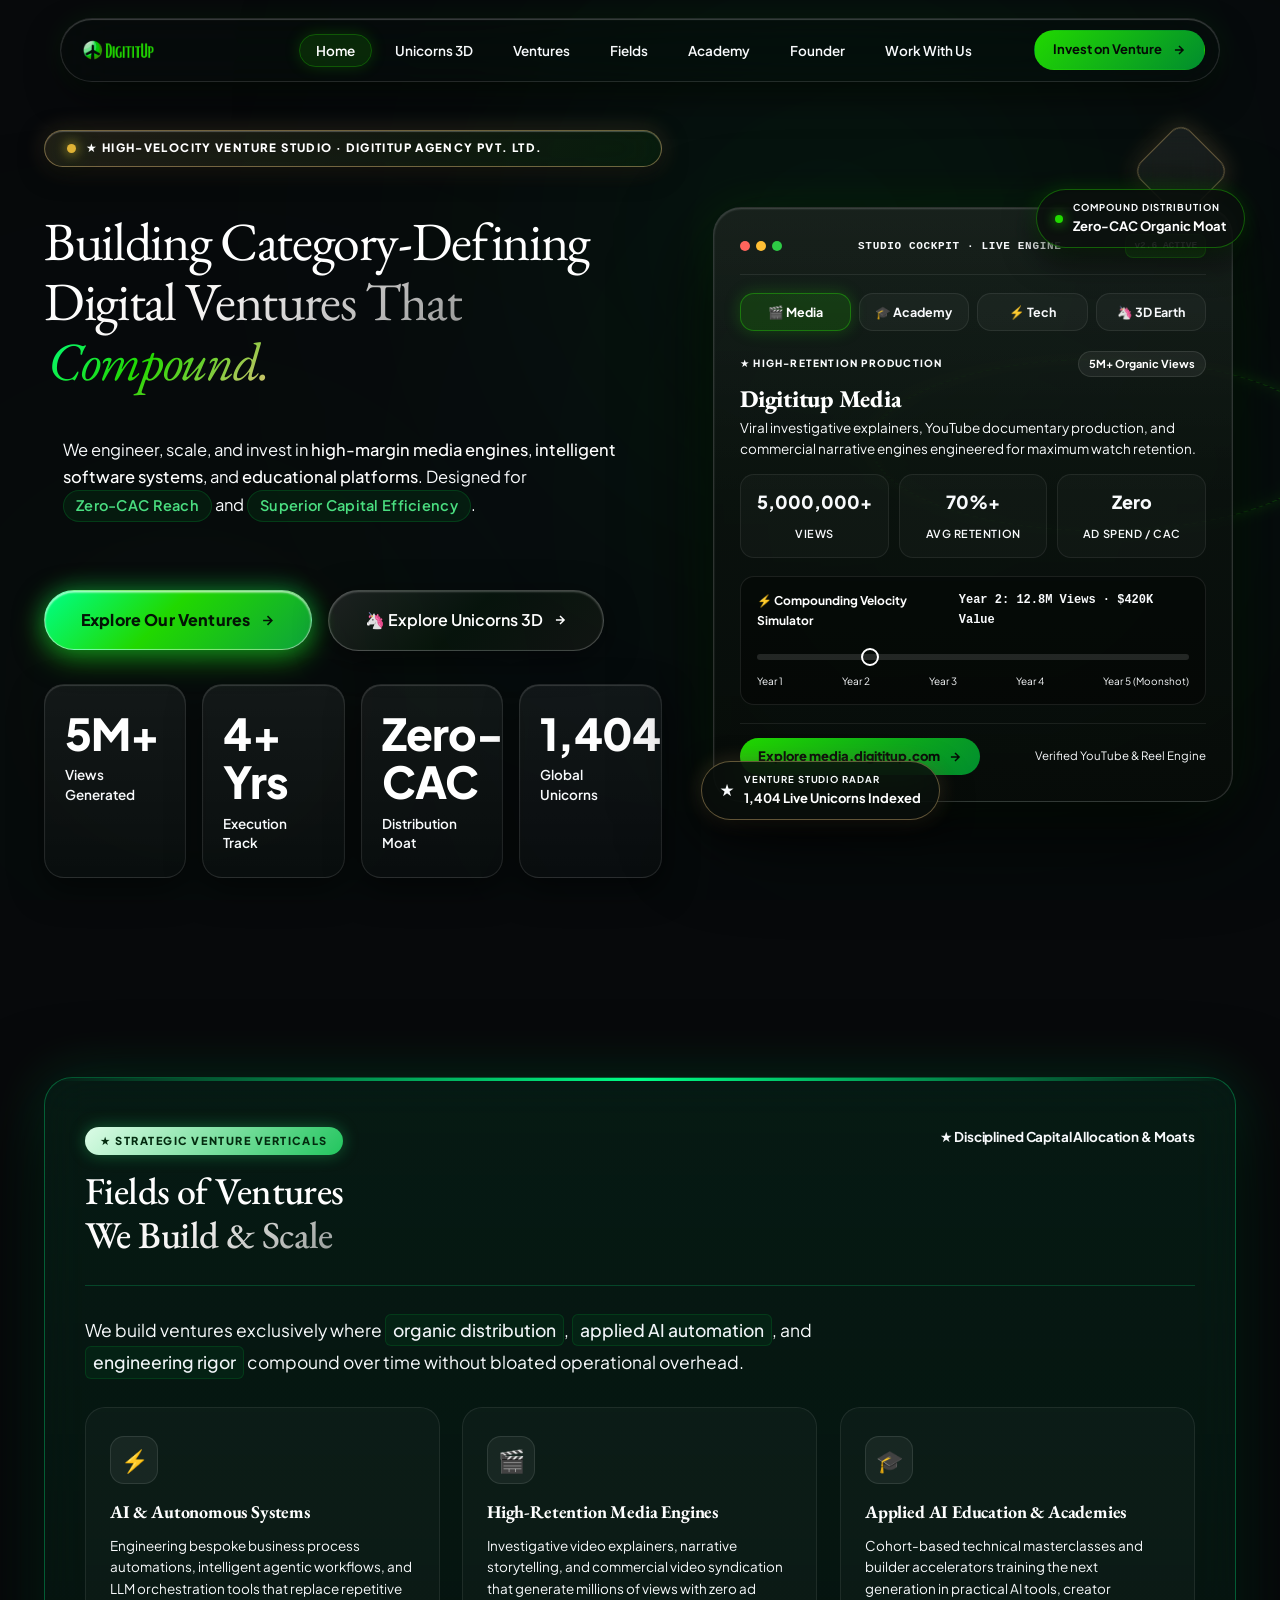
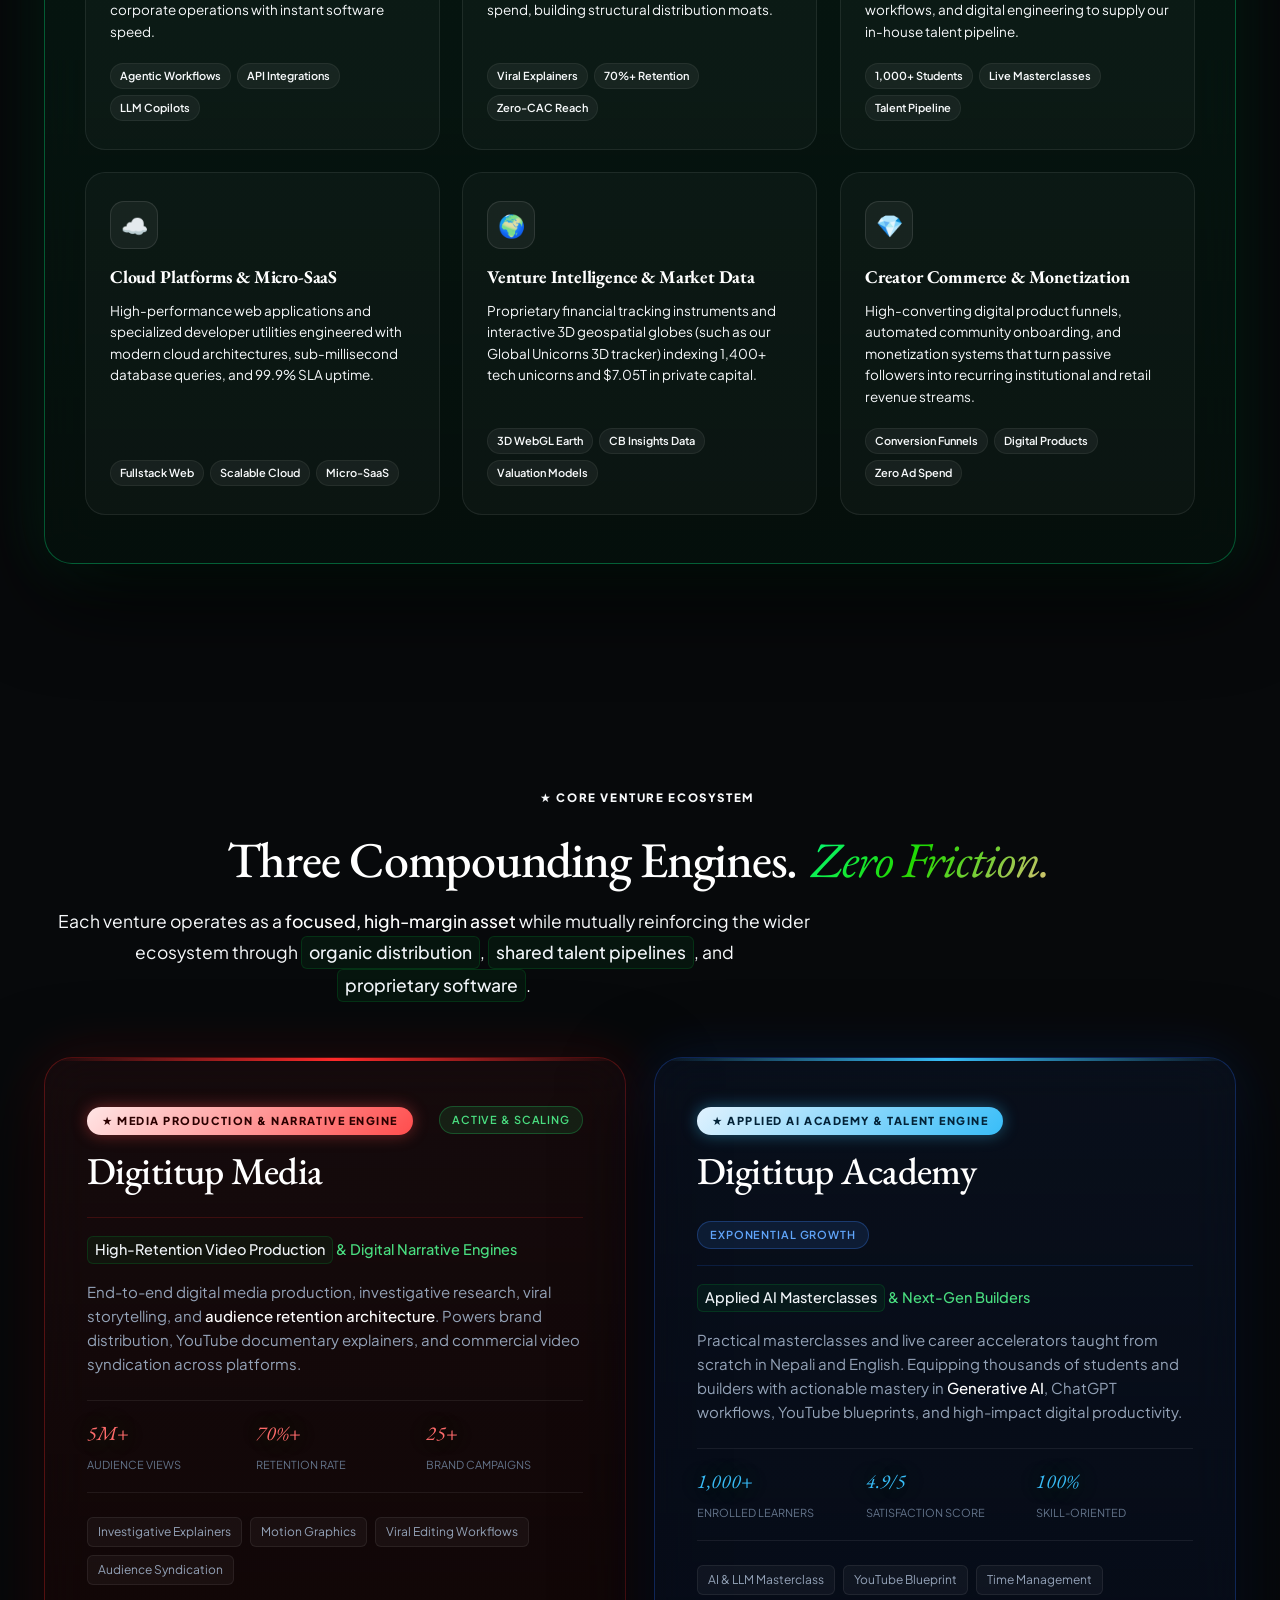
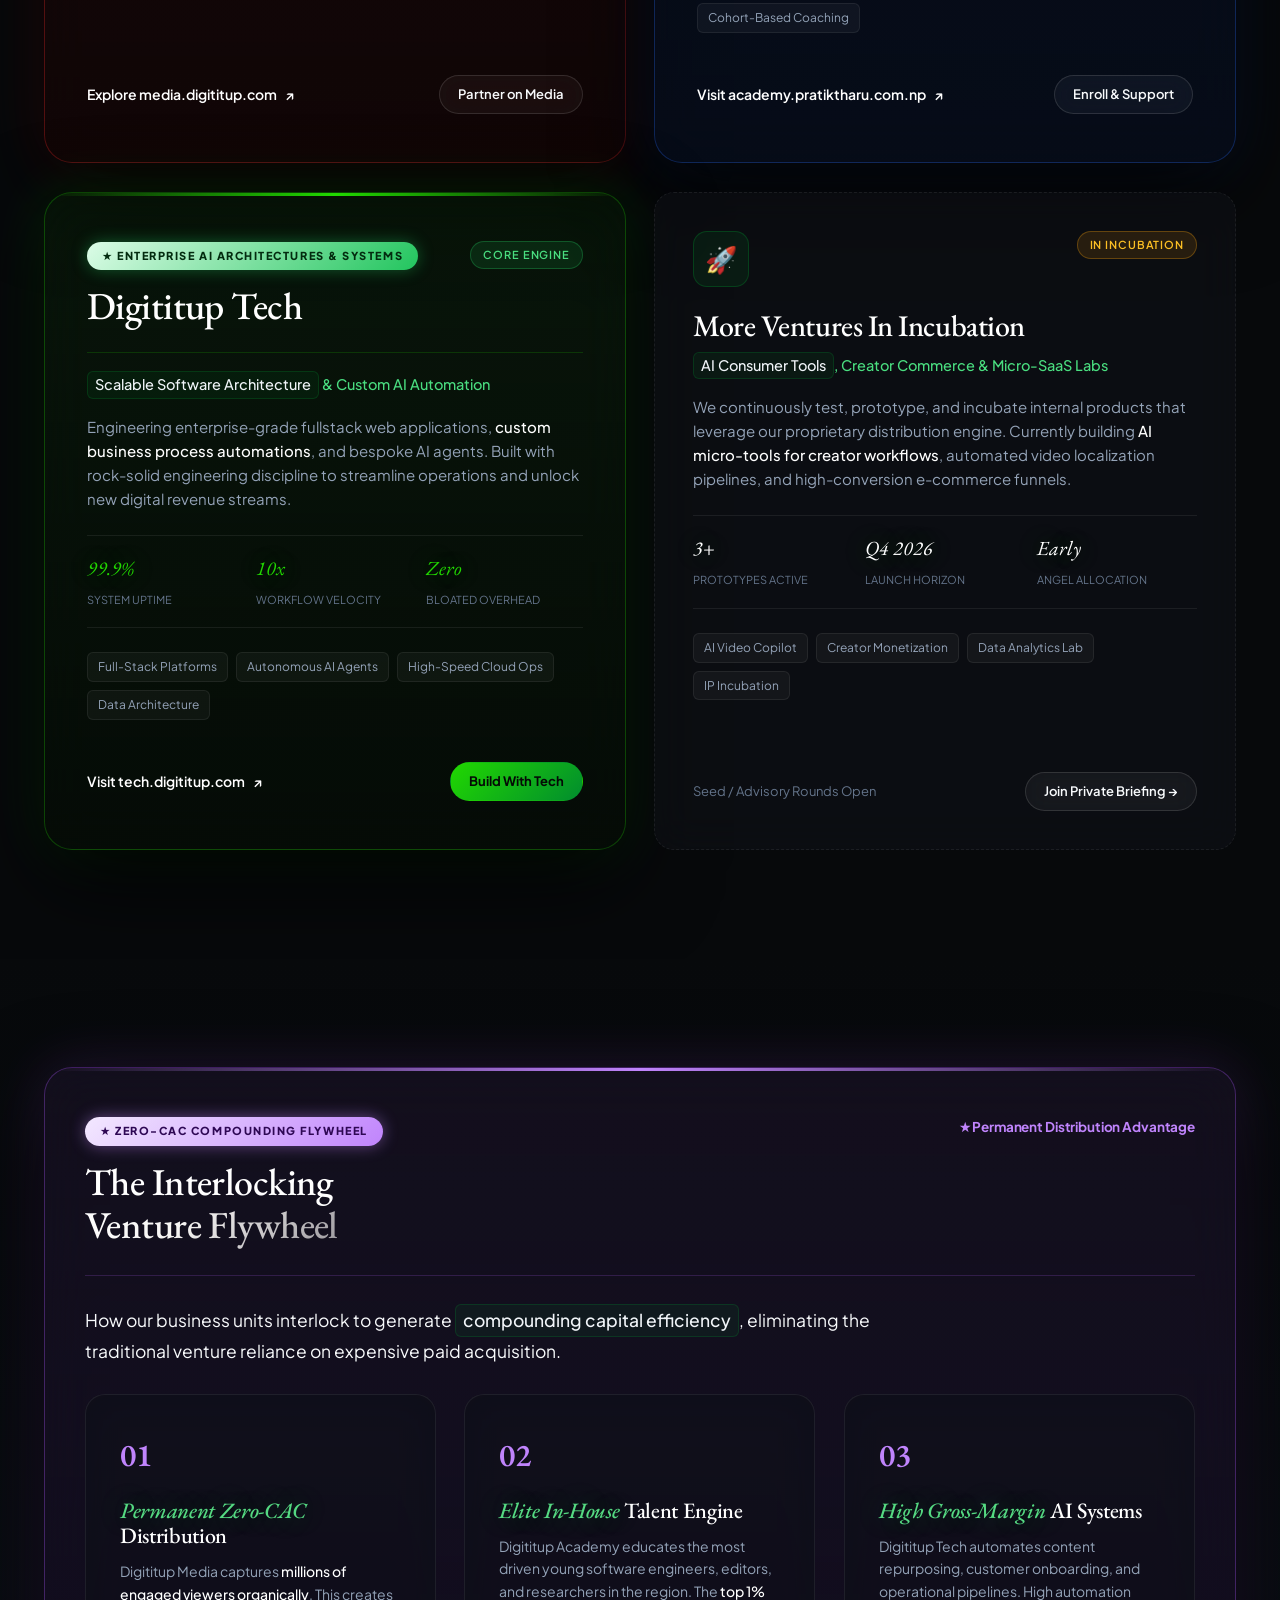
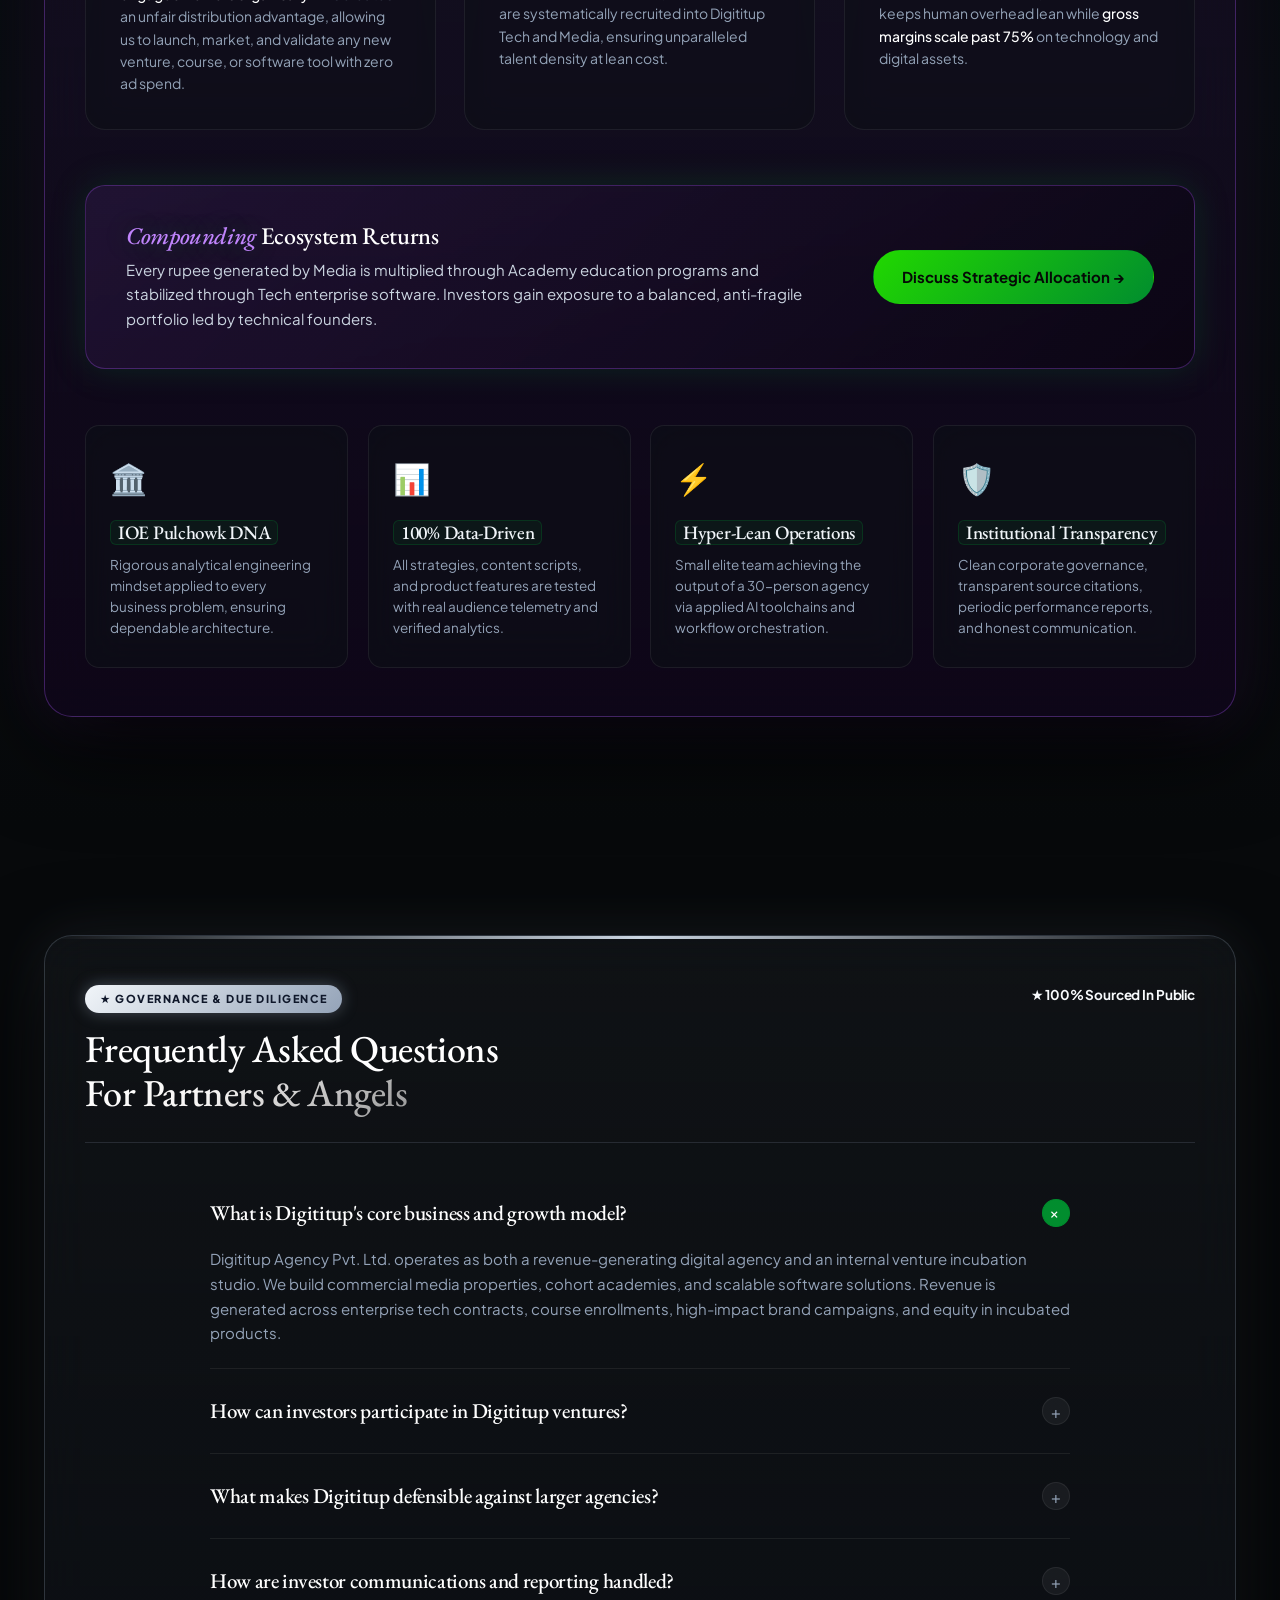
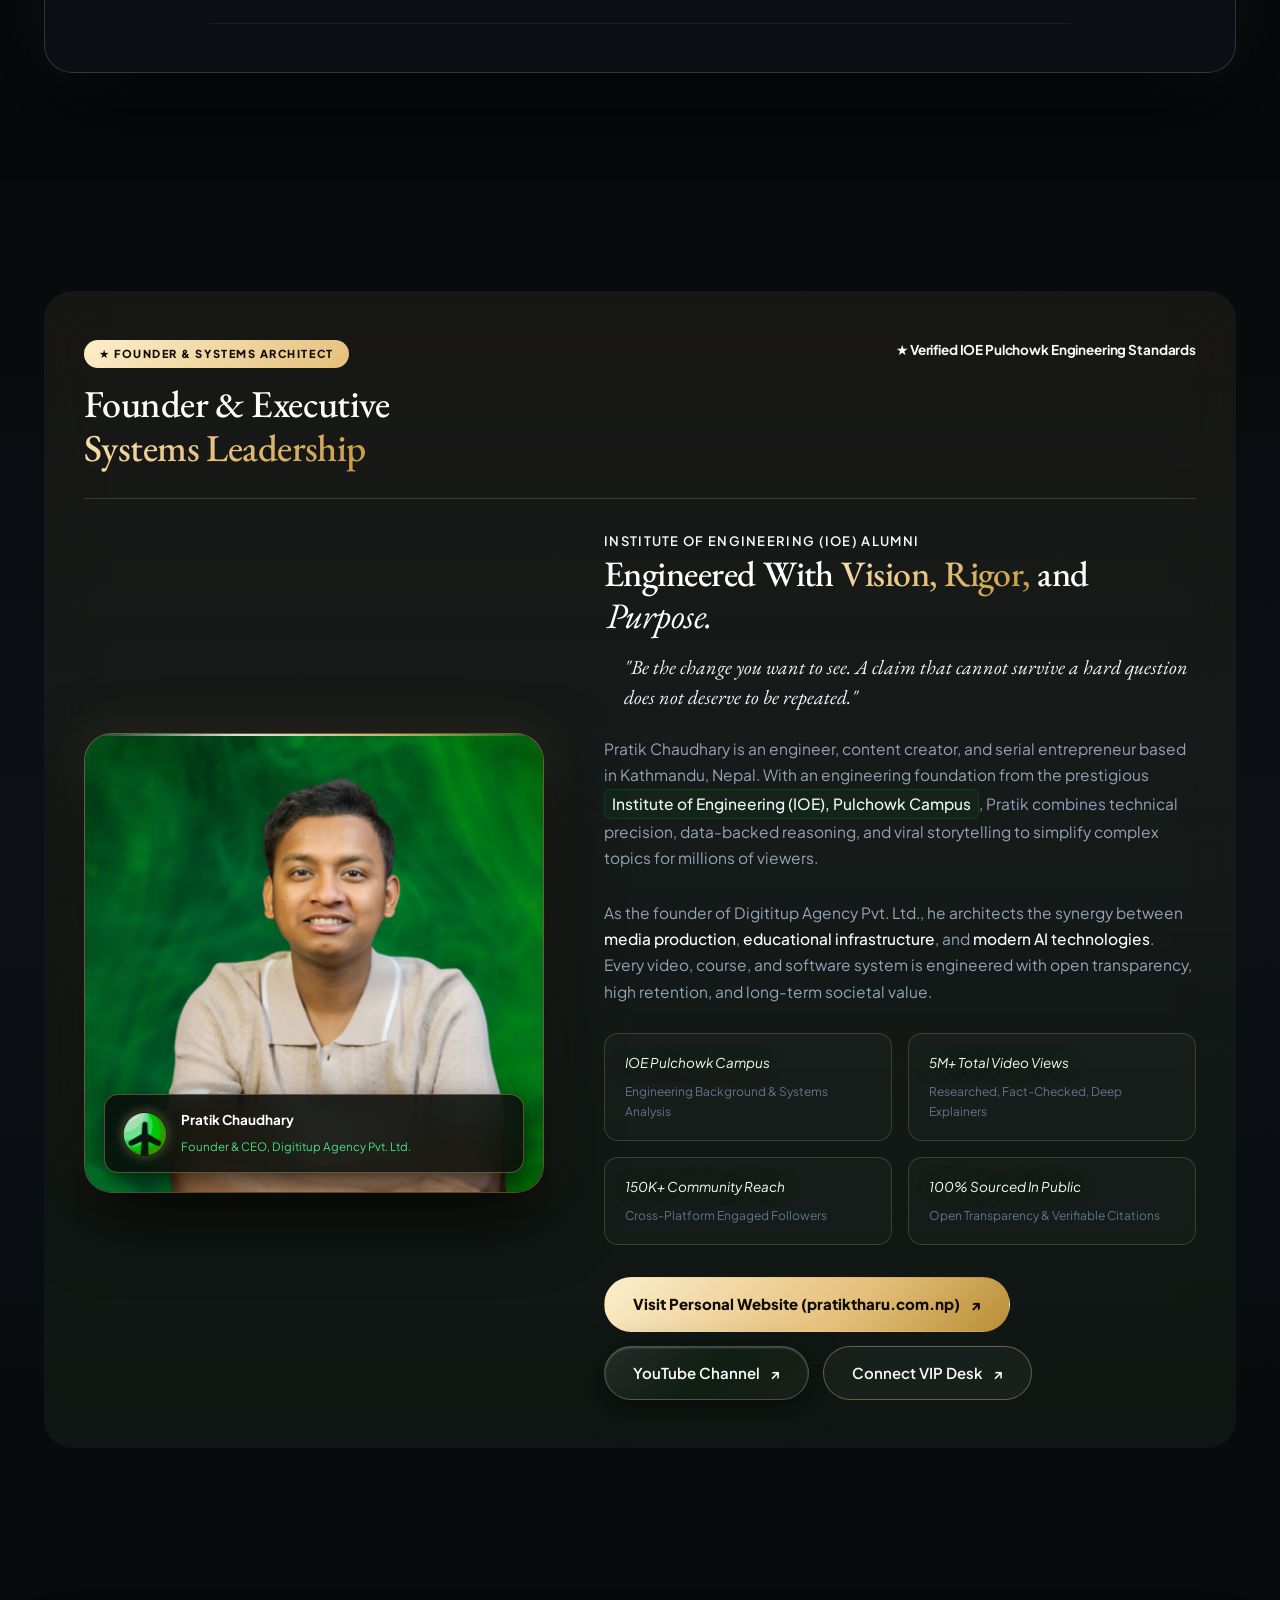
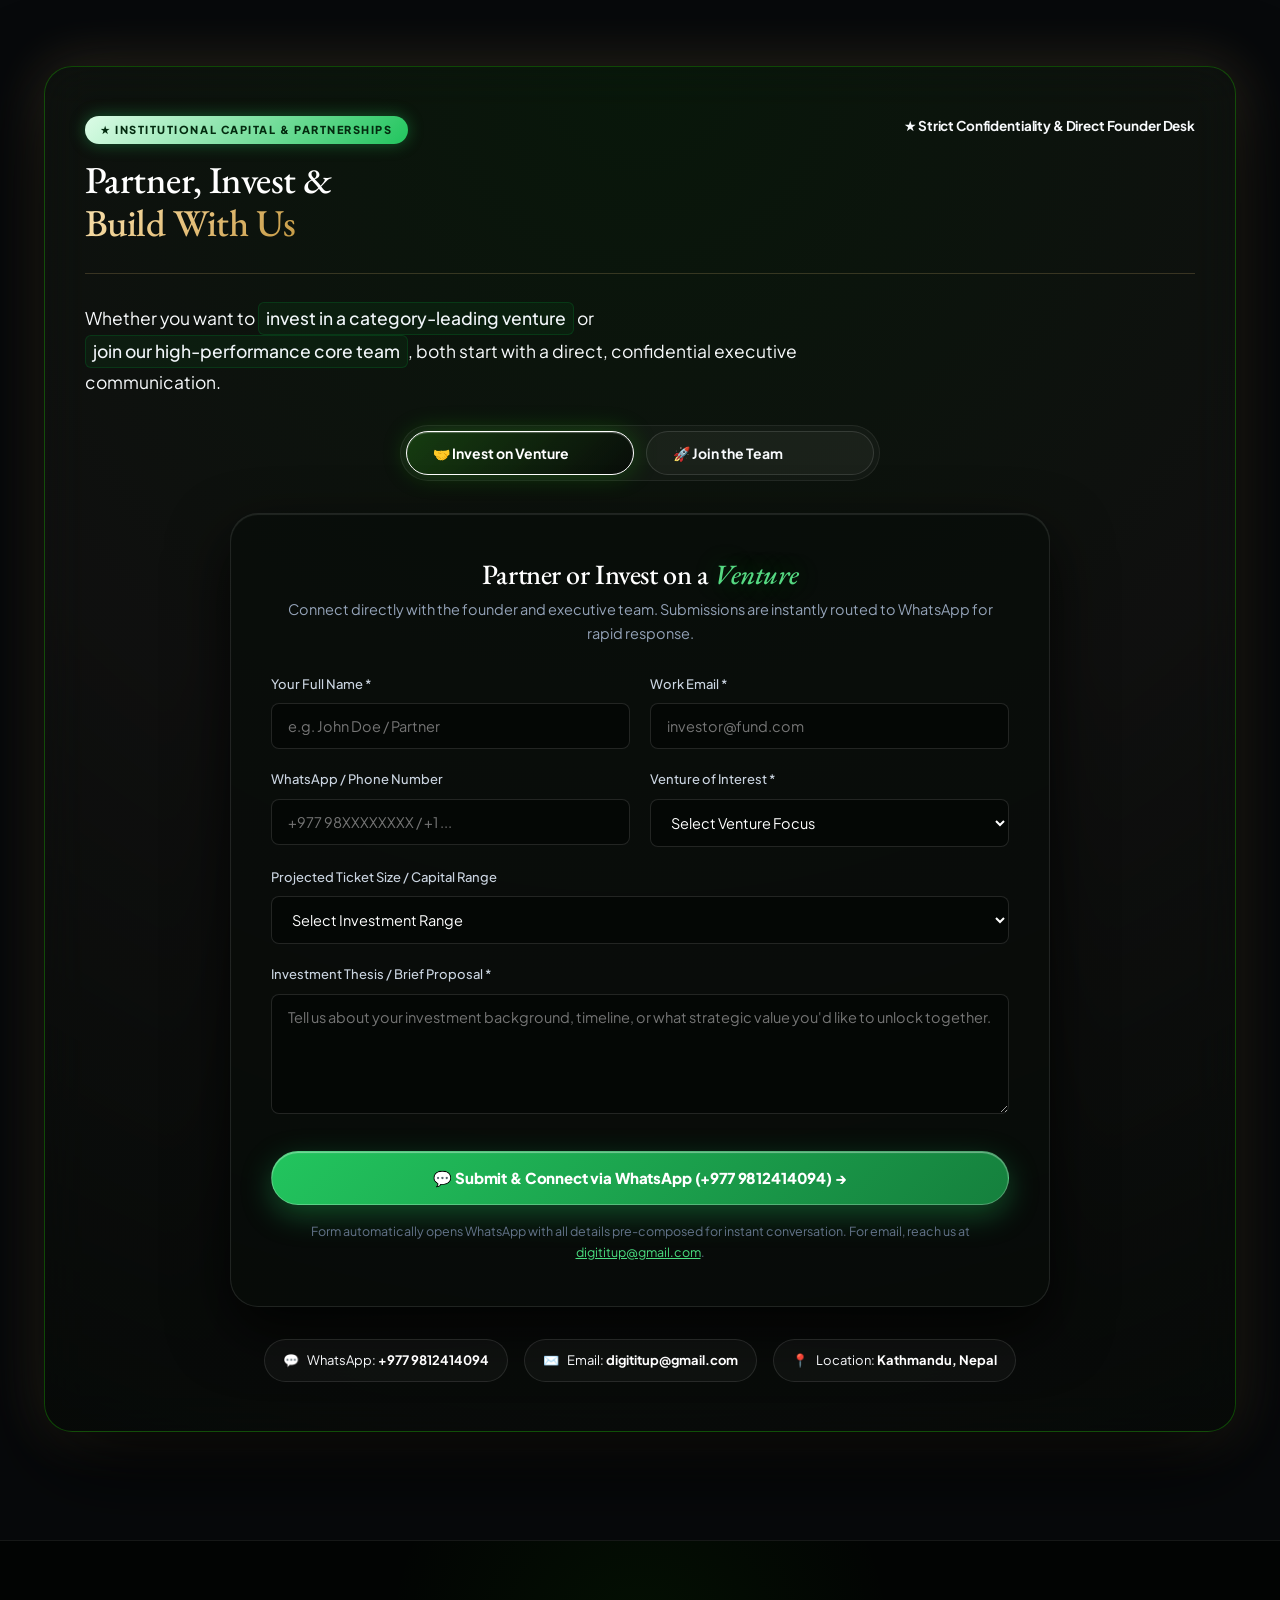
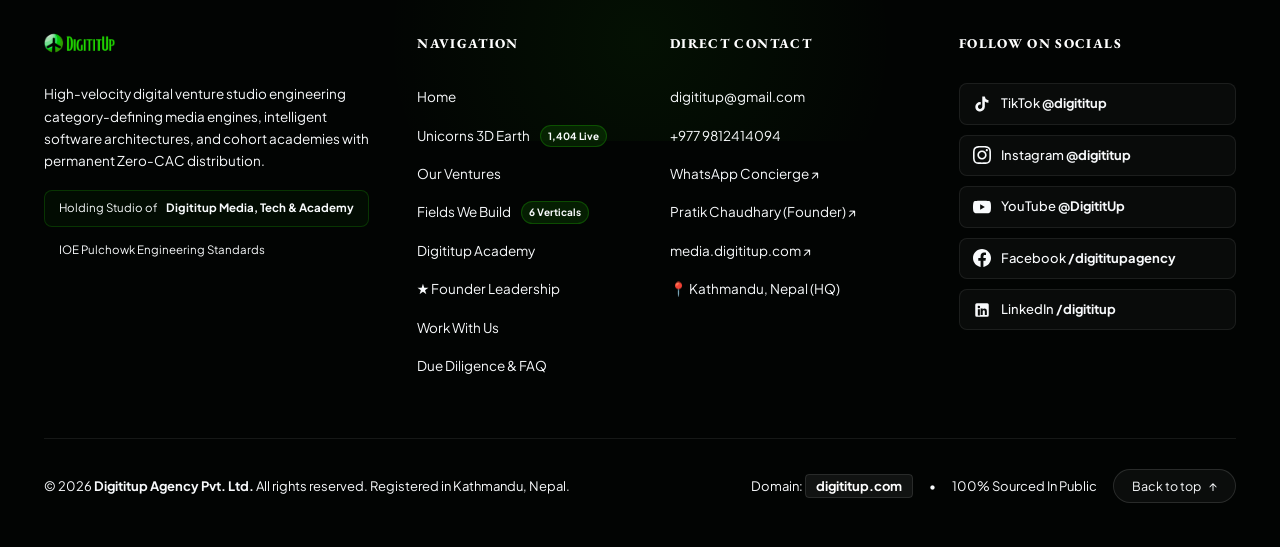
==== commit d21ea786: "Fix live host cache-busting, Apache .htaccess, CNAME, and update Website.zip" ====
--- a/index.html
+++ b/index.html
@@ -27,7 +27,7 @@
   <link href="https://fonts.googleapis.com/css2?family=Instrument+Serif:ital@0;1&family=Plus+Jakarta+Sans:ital,wght@0,300;0,400;0,500;0,600;0,700;0,800;1,400&family=EB+Garamond:ital,wght@0,400..800;1,400..800&display=swap" rel="stylesheet">
 
   <!-- Project Stylesheet -->
-  <link rel="stylesheet" href="assets/css/style.css?v=5.0">
+  <link rel="stylesheet" href="assets/css/style.css?v=20260904_2">
 
   <!-- Schema.org Organization Structured Data -->
   <script type="application/ld+json">
@@ -1217,7 +1217,7 @@
   </footer>
 
   <!-- Application Script -->
-  <script src="assets/js/main.js"></script>
+  <script src="assets/js/main.js?v=20260904_2"></script>
 
 
 </body>
--- a/assets/css/style.css
+++ b/assets/css/style.css
@@ -291,6 +291,9 @@
   top: 18px;
   left: 0;
   right: 0;
+  width: 100%;
+  padding: 0 20px;
+  box-sizing: border-box;
   z-index: 1000;
   background: transparent !important;
   border-bottom: none !important;
@@ -302,9 +305,9 @@
 .site-header .container {
   pointer-events: auto;
   max-width: 1160px;
-  padding-inline: 20px;
   margin-inline: auto;
   width: 100%;
+  box-sizing: border-box;
 }
 
 .nav-bar,
@@ -681,7 +684,8 @@
   flex-direction: column;
   padding: 24px;
   opacity: 0;
-  pointer-events: none;
+  visibility: hidden;
+  pointer-events: none !important;
   transform: translateY(-12px);
   transition: all 0.4s cubic-bezier(0.16, 1, 0.3, 1);
   overflow-y: auto;
@@ -694,7 +698,8 @@
 
 .mobile-drawer.open {
   opacity: 1;
-  pointer-events: auto;
+  visibility: visible;
+  pointer-events: auto !important;
   transform: translateY(0);
 }
 
@@ -850,13 +855,31 @@
 }
 
 @media (max-width: 980px) {
+  header.site-header {
+    top: 12px !important;
+    padding: 0 14px !important;
+  }
+
+  .nav-bar,
+  .header-inner {
+    height: 56px !important;
+    padding: 6px 14px 6px 18px !important;
+  }
+
+  .logo-img,
+  .brand-logo img.logo-full {
+    height: 28px !important;
+  }
+
   .nav-container,
-  .site-header nav {
-    display: none;
-  }
+  .site-header nav,
+  .nav-cta-btn {
+    display: none !important;
+  }
+
   .burger-btn,
   .menu-toggle {
-    display: flex;
+    display: flex !important;
   }
 }
 
